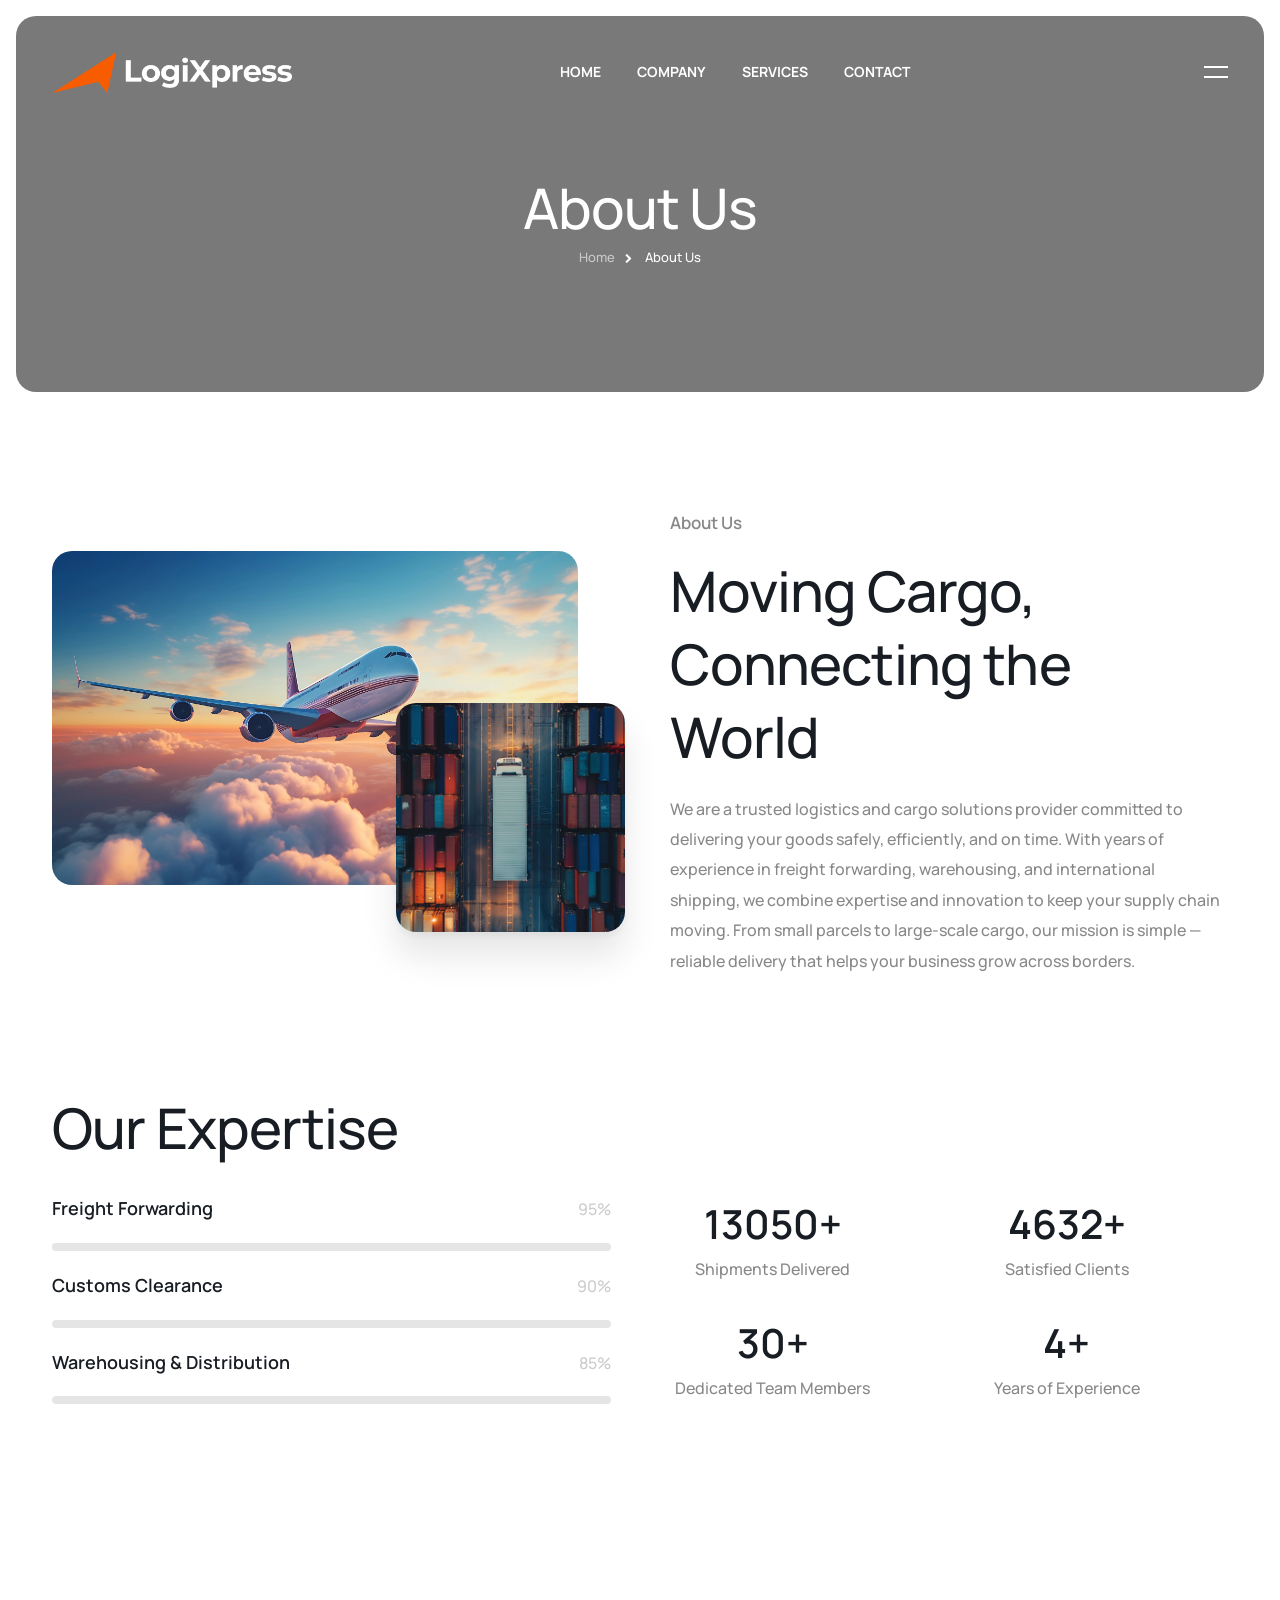
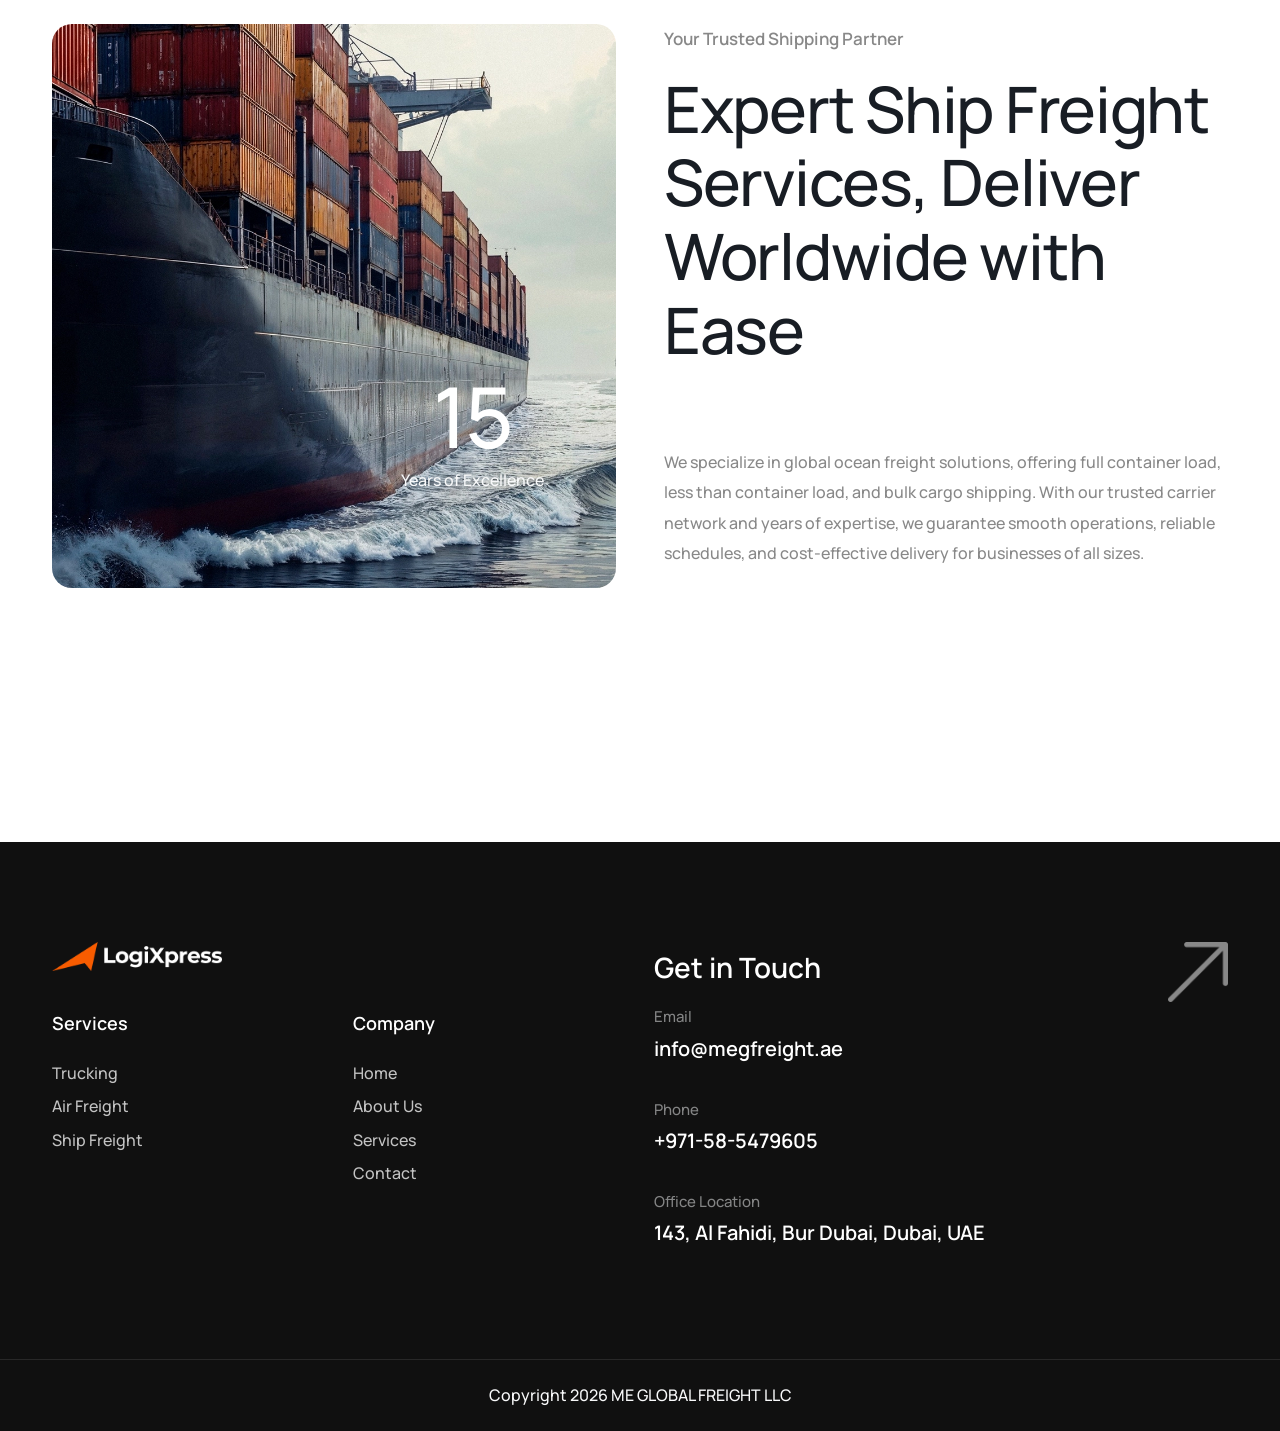
==== about.html @ d8376a12 "menu and footer" ====
<!DOCTYPE html>
<html lang="en">

<head>
    <title>ME GLOBAL FREIGHT LLC | Connecting Trade, Creating Value </title>
    <link rel="icon" href="images/icon.webp" type="image/gif" sizes="16x16">
    <meta content="text/html;charset=utf-8" http-equiv="Content-Type">
    <meta content="width=device-width, initial-scale=1.0" name="viewport" >
    <meta content="Meg Freight - Connecting Trade, Creating Value" name="description" >
    <meta content="" name="keywords">
    <meta content="" name="author">
    <!-- CSS Files
    ================================================== -->
    <link href="css/bootstrap.min.css" rel="stylesheet" type="text/css" id="bootstrap">
    <link href="css/plugins.css" rel="stylesheet" type="text/css" >
    <link href="css/swiper.css" rel="stylesheet" type="text/css" >
    <link href="css/style.css" rel="stylesheet" type="text/css" >
    <link href="css/coloring.css" rel="stylesheet" type="text/css" >
    <!-- color scheme -->
    <link id="colors" href="css/colors/scheme-01.css" rel="stylesheet" type="text/css" >

</head>

<body>
    <div id="wrapper">
        <a href="about.html#" id="back-to-top"></a>
        
        <!-- page preloader begin -->
        <div id="de-loader"></div>
        <!-- page preloader close -->

        <!-- header begin -->
        <header class="header-static transparent mt-lg-4 pt-lg-2">
            <div class="container">
                <div class="row">
                    <div class="col-md-12">
                        <div class="de-flex sm-pt10">
                            <div class="de-flex-col">
                                <!-- logo begin -->
                                <div id="logo">
                                    <a href="index.html">
                                        <img class="logo-main" src="images/logo-white.webp" alt="" >
                                        <img class="logo-scroll" src="images/logo-white.webp" alt="" >
                                        <img class="logo-mobile" src="images/logo-white.webp" alt="" >
                                    </a>
                                </div>
                                <!-- logo end -->
                            </div>
                            <div class="de-flex-col header-col-mid">
                                <!-- mainemenu begin -->
                                <ul id="mainmenu">
                                    <li><a class="menu-item" href="index.html">Home</a></li>
                                    <li><a class="menu-item" href="about.html#">Company</a></li>
                                    <li><a class="menu-item" href="services.html">Services</a></li>
                                    <li><a class="menu-item" href="contact.html">Contact</a></li>
                                </ul>
                                <!-- mainmenu end -->
                            </div>
                            <div class="de-flex-col">
                                

                                <div id="btn-extra">
                                    <span></span>
                                    <span></span>
                                </div>
                            </div>
                        </div>
                    </div>
                </div>
            </div>
        </header>
        <!-- header close -->
        <!-- content begin -->
        <div class="no-bottom no-top" id="content">

            <div id="top"></div>

            <section id="subheader" class="text-light sm-mt-90 relative rounded-1 overflow-hidden m-3" data-bgimage="url(images/background/3.webp) center">
                <div class="container relative z-2">
                    <div class="row gy-4 gx-5 align-items-center">
                        <div class="col-lg-12">
                            <h1 class="split">About Us</h1>
                            <ul class="crumb wow fadeInUp">
                                <li><a href="index.html">Home</a></li>
                                <li class="active">About Us</li>
                            </ul>   
                        </div>
                    </div>
                </div>
                <div class="gradient-edge-bottom color op-7 h-80"></div>
                <div class="sw-overlay op-7"></div>
            </section>

            <section>
                <div class="container">
                    <div class="row g-4 align-items-center">
                        <div class="col-lg-6">
                            <div class="relative">
                                <div class="w-100 pe-5 pb-5 wow scaleIn">
                                    <img src="images/misc/l1.webp" class="w-100 rounded-1" alt="Cargo logistics service">
                                </div>
                                <img src="images/misc/s1.webp" class="w-40 rounded-1 abs end-0 bottom-0 z-2 soft-shadow wow scaleIn" data-wow-delay=".2s" alt="Freight transport">
                            </div>
                        </div>
                        <div class="col-lg-6">
                            <div class="ps-lg-3">
                                <div class="subtitle id-color wow fadeInUp" data-wow-delay=".2s">About Us</div>
                                <h2 class="split">Moving Cargo, Connecting the World</h2>
                                <p class="mb-0 wow fadeInUp" data-wow-delay=".6s">
                                    We are a trusted logistics and cargo solutions provider committed to delivering your goods safely, efficiently, and on time. 
                                    With years of experience in freight forwarding, warehousing, and international shipping, we combine expertise and innovation 
                                    to keep your supply chain moving. From small parcels to large-scale cargo, our mission is simple — reliable delivery 
                                    that helps your business grow across borders.
                                </p>
                            </div>
                        </div>

                        <div class="spacer-single"></div>

                        <div class="row g-4">
                            <div class="col-lg-12">
                                <h2 class="split mb-0">Our Expertise</h2>                    
                            </div>
                            <div class="col-lg-6">
                                <div class="skill-bar style-2">
                                    <h5>Freight Forwarding</h5>
                                    <div class="de-progress">
                                        <div class="value"></div>
                                        <div class="progress-bar" data-value="95%">
                                        </div>
                                    </div>
                                </div>

                                <div class="skill-bar style-2">
                                    <h5>Customs Clearance</h5>
                                    <div class="de-progress">
                                        <div class="value"></div>
                                        <div class="progress-bar" data-value="90%">
                                        </div>
                                    </div>
                                </div>

                                <div class="skill-bar style-2">
                                    <h5>Warehousing & Distribution</h5>
                                    <div class="de-progress">
                                        <div class="value"></div>
                                        <div class="progress-bar" data-value="85%">
                                        </div>
                                    </div>
                                </div>

                            </div>

                            <div class="col-lg-6">
                                <div class="row g-4">
                                    <div class="col-md-6 text-center">
                                        <div class="de_count wow fadeInRight" data-wow-delay=".0s">
                                            <h3 class="fs-40 mb-0"><span class="timer" data-to="65250" data-speed="3000">0</span>+</h3>
                                            Shipments Delivered
                                        </div>
                                    </div>
                                    <div class="col-md-6 text-center">
                                        <div class="de_count wow fadeInRight" data-wow-delay=".2s">
                                            <h3 class="fs-40 mb-0"><span class="timer" data-to="23160" data-speed="3000">0</span>+</h3>
                                            Satisfied Clients
                                        </div>
                                    </div>
                                    <div class="col-md-6 text-center">
                                        <div class="de_count wow fadeInRight" data-wow-delay=".4s">
                                            <h3 class="fs-40 mb-0"><span class="timer" data-to="150" data-speed="3000">0</span>+</h3>
                                            Dedicated Team Members
                                        </div>
                                    </div>
                                    <div class="col-md-6 text-center">
                                        <div class="de_count wow fadeInRight" data-wow-delay=".6s">
                                            <h3 class="fs-40 mb-0"><span class="timer" data-to="20" data-speed="3000">0</span>+</h3>
                                            Years of Experience
                                        </div>
                                    </div>
                                </div>
                            </div>
                        </div>

                    </div>
                        
                </div>
            </section>

            <section>
                <div class="container relative z-1">
                    <div class="row g-4 gx-5">
                        <div class="col-lg-6">
                            <div class="relative">
                                <div class="abs bottom-0 end-0 m-5">
                                    <div class="p-4 mb-4 bg-color text-light rounded-1 text-center wow fadeInUp" data-wow-delay=".0s">
                                        <h1 class="fs-84 mb-1">15</h1>
                                        <div class="fs-16 lh-1-5">Years of Excellence</div>
                                    </div>
                                </div>
                                <img src="images/misc/s3.webp" class="w-100 rounded-1" alt="">
                            </div>
                        </div>

                        <div class="col-lg-6">
                            <div class="h-100 relative">

                                <div class="subtitle id-color wow fadeInUp" data-wow-delay=".2s">Your Trusted Shipping Partner</div>
                                <h1 class="split" data-wow-delay=".4s">Expert Ship Freight Services, Deliver Worldwide with Ease</h1>

                                <div class="abs ol-lg-12 pos-sm-relative bottom-0">
                                    <div class="d-flex align-items-center justify-content-between border-bottom pb-4 mb-4 c wow fadeInUp" data-wow-delay=".9s">
                                        <a class="btn-main fx-slide me-5 wow fadeInUp" data-wow-delay=".6s" href="booking.html"><span>Get Started Now</span></a>
                                        <div class="d-flex align-items-center">
                                            <div class="me-4">
                                                <img src="images/testimonial/1.webp" class="w-50px circle ms-min-10" alt="">
                                                <img src="images/testimonial/2.webp" class="w-50px circle ms-min-10" alt="">
                                                <img src="images/testimonial/3.webp" class="w-50px circle ms-min-10" alt="">
                                            </div>

                                            <div class="fw-600 fs-14 lh-1-5"><span class="fs-16 fw-bold text-dark">23k</span><br>successful shipments</div>
                                        </div>                                
                                    </div>
                                    <p>We specialize in global ocean freight solutions, offering full container load, less than container load, and bulk cargo shipping. With our trusted carrier network and years of expertise, we guarantee smooth operations, reliable schedules, and cost-effective delivery for businesses of all sizes.</p>

                                </div>
                            </div>
                        </div>
                    </div>
                </div>
            </section>

            <section class="bg-color text-light pt-50 pb-50">
                <div class="container">
                    <div class="row g-4">
                        <div class="col-md-9">
                            <h3 class="mb-0 fs-32 split">Ready to Ship Your Cargo Worldwide?</h3>
                        </div>
                        <div class="col-lg-3 text-lg-end">
                            <a class="btn-main fx-slide btn-line wow fadeInRight" data-wow-delay=".2s" href="booking.html"><span>Book Shipment</span></a>
                        </div>
                    </div>
                </div>
            </section>

        </div>
        <!-- content close -->
        
        <!-- footer begin -->
        <footer class="text-light section-dark">
            <div class="container">
                <div class="row g-4 justify-content-between">
                    <div class="col-md-6">
                        <img src="images/logo-white.webp" class="w-170px mb-2" alt="">
                        <div class="spacer-single"></div>
                        <div class="row g-4">
                            <div class="col-md-6">
                                <div class="widget">
                                    <h5>Services</h5>
                                    <ul>                                        
                                        <li><a href="service-single.html">Trucking</a></li>
                                        <li><a href="service-single.html">Air Freight</a></li>
                                        <li><a href="service-single.html">Ship Freight</a></li>
                                    </ul>
                                </div>
                            </div>

                            <div class="col-md-6">
                                <div class="widget">
                                    <h5>Company</h5>
                                    <ul>                                        
                                        <li><a href="index.html">Home</a></li>
                                        <li><a href="about.html">About Us</a></li>
                                        <li><a href="services.html">Services</a></li>
                                        <li><a href="contact.html">Contact</a></li>
                                    </ul>
                                </div>
                            </div>
                        </div>

                    </div>

                    <div class="col-md-6">
                        <div class="d-flex align-items-center justify-content-between">
                            <h3>Get in Touch</h3>
                            <img src="images/ui/up-right-arrow.webp" class="w-60px op-5" alt="">
                        </div>

                        <div class="widget">
                            <div class="op-5 fs-15">Email</div>
                            <h4>info@megfreight.ae</h4>

                            <div class="spacer-20"></div>      

                            <div class="op-5 fs-15">Phone</div>
                            <h4>+971-58-5479605</h4>

                            <div class="spacer-20"></div>

                            <div class="op-5 fs-15">Office Location</div>
                            <h4>143, Al Fahidi, Bur Dubai, Dubai, UAE</h4>

                            <div class="spacer-20"></div>
                      
                        </div>
                    </div>
                </div>
            </div>
            <div class="subfooter">
                <div class="container">
                    <div class="row">
                        <div class="col-md-12 text-center">
                            Copyright 2026 ME GLOBAL FREIGHT LLC
                        </div>
                    </div>
                </div>
            </div>
        </footer>
        <!-- footer close -->
    </div>

    <!-- overlay content begin -->
    <div id="extra-wrap" class="text-light">
        <div id="btn-close">
            <span></span>
            <span></span>
        </div>

        <div id="extra-content">
            <img src="images/logo-white.webp" class="w-200px" alt="">

            <div class="spacer-30-line"></div>

            <h5>Our Services</h5>
            <ul class="ul-check">
                <li>Trucking</li>
                <li>Air Fright</li>
                <li>Ship Freight</li>
            </ul>

            <div class="spacer-30-line"></div>

            <h5>Contact Us</h5>
            <div><i class="icofont-phone me-2 op-5"></i>+971-58-5479605</div>
            <div><i class="icofont-location-pin me-2 op-5"></i>43, Al Fahidi, Bur Dubai, Dubai, UAE</div>
            <div><i class="icofont-envelope me-2 op-5"></i>info@megfreight.ae</div>

            <div class="spacer-30-line"></div>

            <h5>About Us</h5>
            <p>We are a trusted logistics and cargo solutions provider committed to delivering your goods safely, efficiently, and on time. With years of experience in freight forwarding, warehousing, and international shipping.</p>
        </div>
    </div>
    <!-- overlay content end -->

    <!-- Javascript Files
    ================================================== -->
    <script src="js/plugins.js"></script>
    <script src="js/designesia.js"></script>
    <script src="js/swiper.js"></script>
    <script src="js/custom-swiper-1.js"></script>

</body>

</html>
---- css/plugins.css ----
@charset "UTF-8";
/*!
 * animate.css -http://daneden.me/animate
 * Version - 3.5.1
 * Licensed under the MIT license - http://opensource.org/licenses/MIT
 *
 * Copyright (c) 2016 Daniel Eden
 */
 .animated{-webkit-animation-duration:.8s;animation-duration:.8s;-webkit-animation-fill-mode:both;animation-fill-mode:both}.animated.infinite{-webkit-animation-iteration-count:infinite;animation-iteration-count:infinite}.animated.hinge{-webkit-animation-duration:2s;animation-duration:2s}.animated.flipOutX,.animated.flipOutY,.animated.bounceIn,.animated.bounceOut{-webkit-animation-duration:.75s;animation-duration:.75s}@-webkit-keyframes bounce{from,20%,53%,80%,to{-webkit-animation-timing-function:cubic-bezier(0.6, 0.03, 0.28, 0.98);animation-timing-function:cubic-bezier(0.6, 0.03, 0.28, 0.98);-webkit-transform:translate3d(0,0,0);transform:translate3d(0,0,0)}40%,43%{-webkit-animation-timing-function:cubic-bezier(.755,.05,.855,.06);animation-timing-function:cubic-bezier(.755,.05,.855,.06);-webkit-transform:translate3d(0,-30px,0);transform:translate3d(0,-30px,0)}70%{-webkit-animation-timing-function:cubic-bezier(.755,.05,.855,.06);animation-timing-function:cubic-bezier(.755,.05,.855,.06);-webkit-transform:translate3d(0,-15px,0);transform:translate3d(0,-15px,0)}90%{-webkit-transform:translate3d(0,-4px,0);transform:translate3d(0,-4px,0)}}@keyframes bounce{from,20%,53%,80%,to{-webkit-animation-timing-function:cubic-bezier(0.6, 0.03, 0.28, 0.98);animation-timing-function:cubic-bezier(0.6, 0.03, 0.28, 0.98);-webkit-transform:translate3d(0,0,0);transform:translate3d(0,0,0)}40%,43%{-webkit-animation-timing-function:cubic-bezier(.755,.05,.855,.06);animation-timing-function:cubic-bezier(.755,.05,.855,.06);-webkit-transform:translate3d(0,-30px,0);transform:translate3d(0,-30px,0)}70%{-webkit-animation-timing-function:cubic-bezier(.755,.05,.855,.06);animation-timing-function:cubic-bezier(.755,.05,.855,.06);-webkit-transform:translate3d(0,-15px,0);transform:translate3d(0,-15px,0)}90%{-webkit-transform:translate3d(0,-4px,0);transform:translate3d(0,-4px,0)}}.bounce{-webkit-animation-name:bounce;animation-name:bounce;-webkit-transform-origin:center bottom;transform-origin:center bottom}@-webkit-keyframes flash{from,50%,to{opacity:1}25%,75%{opacity:0}}@keyframes flash{from,50%,to{opacity:1}25%,75%{opacity:0}}.flash{-webkit-animation-name:flash;animation-name:flash}@-webkit-keyframes pulse{from{-webkit-transform:scale3d(1,1,1);transform:scale3d(1,1,1)}50%{-webkit-transform:scale3d(1.05,1.05,1.05);transform:scale3d(1.05,1.05,1.05)}to{-webkit-transform:scale3d(1,1,1);transform:scale3d(1,1,1)}}@keyframes pulse{from{-webkit-transform:scale3d(1,1,1);transform:scale3d(1,1,1)}50%{-webkit-transform:scale3d(1.05,1.05,1.05);transform:scale3d(1.05,1.05,1.05)}to{-webkit-transform:scale3d(1,1,1);transform:scale3d(1,1,1)}}.pulse{-webkit-animation-name:pulse;animation-name:pulse}@-webkit-keyframes rubberBand{from{-webkit-transform:scale3d(1,1,1);transform:scale3d(1,1,1)}30%{-webkit-transform:scale3d(1.25,.75,1);transform:scale3d(1.25,.75,1)}40%{-webkit-transform:scale3d(.75,1.25,1);transform:scale3d(.75,1.25,1)}50%{-webkit-transform:scale3d(1.15,.85,1);transform:scale3d(1.15,.85,1)}65%{-webkit-transform:scale3d(.95,1.05,1);transform:scale3d(.95,1.05,1)}75%{-webkit-transform:scale3d(1.05,.95,1);transform:scale3d(1.05,.95,1)}to{-webkit-transform:scale3d(1,1,1);transform:scale3d(1,1,1)}}@keyframes rubberBand{from{-webkit-transform:scale3d(1,1,1);transform:scale3d(1,1,1)}30%{-webkit-transform:scale3d(1.25,.75,1);transform:scale3d(1.25,.75,1)}40%{-webkit-transform:scale3d(.75,1.25,1);transform:scale3d(.75,1.25,1)}50%{-webkit-transform:scale3d(1.15,.85,1);transform:scale3d(1.15,.85,1)}65%{-webkit-transform:scale3d(.95,1.05,1);transform:scale3d(.95,1.05,1)}75%{-webkit-transform:scale3d(1.05,.95,1);transform:scale3d(1.05,.95,1)}to{-webkit-transform:scale3d(1,1,1);transform:scale3d(1,1,1)}}.rubberBand{-webkit-animation-name:rubberBand;animation-name:rubberBand}@-webkit-keyframes shake{from,to{-webkit-transform:translate3d(0,0,0);transform:translate3d(0,0,0)}10%,30%,50%,70%,90%{-webkit-transform:translate3d(-10px,0,0);transform:translate3d(-10px,0,0)}20%,40%,60%,80%{-webkit-transform:translate3d(10px,0,0);transform:translate3d(10px,0,0)}}@keyframes shake{from,to{-webkit-transform:translate3d(0,0,0);transform:translate3d(0,0,0)}10%,30%,50%,70%,90%{-webkit-transform:translate3d(-10px,0,0);transform:translate3d(-10px,0,0)}20%,40%,60%,80%{-webkit-transform:translate3d(10px,0,0);transform:translate3d(10px,0,0)}}.shake{-webkit-animation-name:shake;animation-name:shake}@-webkit-keyframes headShake{0%{-webkit-transform:translateX(0);transform:translateX(0)}6.5%{-webkit-transform:translateX(-6px) rotateY(-9deg);transform:translateX(-6px) rotateY(-9deg)}18.5%{-webkit-transform:translateX(5px) rotateY(7deg);transform:translateX(5px) rotateY(7deg)}31.5%{-webkit-transform:translateX(-3px) rotateY(-5deg);transform:translateX(-3px) rotateY(-5deg)}43.5%{-webkit-transform:translateX(2px) rotateY(3deg);transform:translateX(2px) rotateY(3deg)}50%{-webkit-transform:translateX(0);transform:translateX(0)}}@keyframes headShake{0%{-webkit-transform:translateX(0);transform:translateX(0)}6.5%{-webkit-transform:translateX(-6px) rotateY(-9deg);transform:translateX(-6px) rotateY(-9deg)}18.5%{-webkit-transform:translateX(5px) rotateY(7deg);transform:translateX(5px) rotateY(7deg)}31.5%{-webkit-transform:translateX(-3px) rotateY(-5deg);transform:translateX(-3px) rotateY(-5deg)}43.5%{-webkit-transform:translateX(2px) rotateY(3deg);transform:translateX(2px) rotateY(3deg)}50%{-webkit-transform:translateX(0);transform:translateX(0)}}.headShake{-webkit-animation-timing-function:ease-in-out;animation-timing-function:ease-in-out;-webkit-animation-name:headShake;animation-name:headShake}@-webkit-keyframes swing{20%{-webkit-transform:rotate3d(0,0,1,15deg);transform:rotate3d(0,0,1,15deg)}40%{-webkit-transform:rotate3d(0,0,1,-10deg);transform:rotate3d(0,0,1,-10deg)}60%{-webkit-transform:rotate3d(0,0,1,5deg);transform:rotate3d(0,0,1,5deg)}80%{-webkit-transform:rotate3d(0,0,1,-5deg);transform:rotate3d(0,0,1,-5deg)}to{-webkit-transform:rotate3d(0,0,1,0deg);transform:rotate3d(0,0,1,0deg)}}@keyframes swing{20%{-webkit-transform:rotate3d(0,0,1,15deg);transform:rotate3d(0,0,1,15deg)}40%{-webkit-transform:rotate3d(0,0,1,-10deg);transform:rotate3d(0,0,1,-10deg)}60%{-webkit-transform:rotate3d(0,0,1,5deg);transform:rotate3d(0,0,1,5deg)}80%{-webkit-transform:rotate3d(0,0,1,-5deg);transform:rotate3d(0,0,1,-5deg)}to{-webkit-transform:rotate3d(0,0,1,0deg);transform:rotate3d(0,0,1,0deg)}}.swing{-webkit-transform-origin:top center;transform-origin:top center;-webkit-animation-name:swing;animation-name:swing}@-webkit-keyframes tada{from{-webkit-transform:scale3d(1,1,1);transform:scale3d(1,1,1)}10%,20%{-webkit-transform:scale3d(.9,.9,.9) rotate3d(0,0,1,-3deg);transform:scale3d(.9,.9,.9) rotate3d(0,0,1,-3deg)}30%,50%,70%,90%{-webkit-transform:scale3d(1.1,1.1,1.1) rotate3d(0,0,1,3deg);transform:scale3d(1.1,1.1,1.1) rotate3d(0,0,1,3deg)}40%,60%,80%{-webkit-transform:scale3d(1.1,1.1,1.1) rotate3d(0,0,1,-3deg);transform:scale3d(1.1,1.1,1.1) rotate3d(0,0,1,-3deg)}to{-webkit-transform:scale3d(1,1,1);transform:scale3d(1,1,1)}}@keyframes tada{from{-webkit-transform:scale3d(1,1,1);transform:scale3d(1,1,1)}10%,20%{-webkit-transform:scale3d(.9,.9,.9) rotate3d(0,0,1,-3deg);transform:scale3d(.9,.9,.9) rotate3d(0,0,1,-3deg)}30%,50%,70%,90%{-webkit-transform:scale3d(1.1,1.1,1.1) rotate3d(0,0,1,3deg);transform:scale3d(1.1,1.1,1.1) rotate3d(0,0,1,3deg)}40%,60%,80%{-webkit-transform:scale3d(1.1,1.1,1.1) rotate3d(0,0,1,-3deg);transform:scale3d(1.1,1.1,1.1) rotate3d(0,0,1,-3deg)}to{-webkit-transform:scale3d(1,1,1);transform:scale3d(1,1,1)}}.tada{-webkit-animation-name:tada;animation-name:tada}@-webkit-keyframes wobble{from{-webkit-transform:none;transform:none}15%{-webkit-transform:translate3d(-25%,0,0) rotate3d(0,0,1,-5deg);transform:translate3d(-25%,0,0) rotate3d(0,0,1,-5deg)}30%{-webkit-transform:translate3d(20%,0,0) rotate3d(0,0,1,3deg);transform:translate3d(20%,0,0) rotate3d(0,0,1,3deg)}45%{-webkit-transform:translate3d(-15%,0,0) rotate3d(0,0,1,-3deg);transform:translate3d(-15%,0,0) rotate3d(0,0,1,-3deg)}60%{-webkit-transform:translate3d(10%,0,0) rotate3d(0,0,1,2deg);transform:translate3d(10%,0,0) rotate3d(0,0,1,2deg)}75%{-webkit-transform:translate3d(-5%,0,0) rotate3d(0,0,1,-1deg);transform:translate3d(-5%,0,0) rotate3d(0,0,1,-1deg)}to{-webkit-transform:none;transform:none}}@keyframes wobble{from{-webkit-transform:none;transform:none}15%{-webkit-transform:translate3d(-25%,0,0) rotate3d(0,0,1,-5deg);transform:translate3d(-25%,0,0) rotate3d(0,0,1,-5deg)}30%{-webkit-transform:translate3d(20%,0,0) rotate3d(0,0,1,3deg);transform:translate3d(20%,0,0) rotate3d(0,0,1,3deg)}45%{-webkit-transform:translate3d(-15%,0,0) rotate3d(0,0,1,-3deg);transform:translate3d(-15%,0,0) rotate3d(0,0,1,-3deg)}60%{-webkit-transform:translate3d(10%,0,0) rotate3d(0,0,1,2deg);transform:translate3d(10%,0,0) rotate3d(0,0,1,2deg)}75%{-webkit-transform:translate3d(-5%,0,0) rotate3d(0,0,1,-1deg);transform:translate3d(-5%,0,0) rotate3d(0,0,1,-1deg)}to{-webkit-transform:none;transform:none}}.wobble{-webkit-animation-name:wobble;animation-name:wobble}@-webkit-keyframes jello{from,11.1%,to{-webkit-transform:none;transform:none}22.2%{-webkit-transform:skewX(-12.5deg) skewY(-12.5deg);transform:skewX(-12.5deg) skewY(-12.5deg)}33.3%{-webkit-transform:skewX(6.25deg) skewY(6.25deg);transform:skewX(6.25deg) skewY(6.25deg)}44.4%{-webkit-transform:skewX(-3.125deg) skewY(-3.125deg);transform:skewX(-3.125deg) skewY(-3.125deg)}55.5%{-webkit-transform:skewX(1.5625deg) skewY(1.5625deg);transform:skewX(1.5625deg) skewY(1.5625deg)}66.6%{-webkit-transform:skewX(-0.78125deg) skewY(-0.78125deg);transform:skewX(-0.78125deg) skewY(-0.78125deg)}77.7%{-webkit-transform:skewX(0.390625deg) skewY(0.390625deg);transform:skewX(0.390625deg) skewY(0.390625deg)}88.8%{-webkit-transform:skewX(-0.1953125deg) skewY(-0.1953125deg);transform:skewX(-0.1953125deg) skewY(-0.1953125deg)}}@keyframes jello{from,11.1%,to{-webkit-transform:none;transform:none}22.2%{-webkit-transform:skewX(-12.5deg) skewY(-12.5deg);transform:skewX(-12.5deg) skewY(-12.5deg)}33.3%{-webkit-transform:skewX(6.25deg) skewY(6.25deg);transform:skewX(6.25deg) skewY(6.25deg)}44.4%{-webkit-transform:skewX(-3.125deg) skewY(-3.125deg);transform:skewX(-3.125deg) skewY(-3.125deg)}55.5%{-webkit-transform:skewX(1.5625deg) skewY(1.5625deg);transform:skewX(1.5625deg) skewY(1.5625deg)}66.6%{-webkit-transform:skewX(-0.78125deg) skewY(-0.78125deg);transform:skewX(-0.78125deg) skewY(-0.78125deg)}77.7%{-webkit-transform:skewX(0.390625deg) skewY(0.390625deg);transform:skewX(0.390625deg) skewY(0.390625deg)}88.8%{-webkit-transform:skewX(-0.1953125deg) skewY(-0.1953125deg);transform:skewX(-0.1953125deg) skewY(-0.1953125deg)}}.jello{-webkit-animation-name:jello;animation-name:jello;-webkit-transform-origin:center;transform-origin:center}@-webkit-keyframes bounceIn{from,20%,40%,60%,80%,to{-webkit-animation-timing-function:cubic-bezier(0.6, 0.03, 0.28, 0.98);animation-timing-function:cubic-bezier(0.6, 0.03, 0.28, 0.98)}0%{opacity:0;-webkit-transform:scale3d(.3,.3,.3);transform:scale3d(.3,.3,.3)}20%{-webkit-transform:scale3d(1.1,1.1,1.1);transform:scale3d(1.1,1.1,1.1)}40%{-webkit-transform:scale3d(.9,.9,.9);transform:scale3d(.9,.9,.9)}60%{opacity:1;-webkit-transform:scale3d(1.03,1.03,1.03);transform:scale3d(1.03,1.03,1.03)}80%{-webkit-transform:scale3d(.97,.97,.97);transform:scale3d(.97,.97,.97)}to{opacity:1;-webkit-transform:scale3d(1,1,1);transform:scale3d(1,1,1)}}@keyframes bounceIn{from,20%,40%,60%,80%,to{-webkit-animation-timing-function:cubic-bezier(0.6, 0.03, 0.28, 0.98);animation-timing-function:cubic-bezier(0.6, 0.03, 0.28, 0.98)}0%{opacity:0;-webkit-transform:scale3d(.3,.3,.3);transform:scale3d(.3,.3,.3)}20%{-webkit-transform:scale3d(1.1,1.1,1.1);transform:scale3d(1.1,1.1,1.1)}40%{-webkit-transform:scale3d(.9,.9,.9);transform:scale3d(.9,.9,.9)}60%{opacity:1;-webkit-transform:scale3d(1.03,1.03,1.03);transform:scale3d(1.03,1.03,1.03)}80%{-webkit-transform:scale3d(.97,.97,.97);transform:scale3d(.97,.97,.97)}to{opacity:1;-webkit-transform:scale3d(1,1,1);transform:scale3d(1,1,1)}}.bounceIn{-webkit-animation-name:bounceIn;animation-name:bounceIn}@-webkit-keyframes bounceInDown{from,60%,75%,90%,to{-webkit-animation-timing-function:cubic-bezier(0.6, 0.03, 0.28, 0.98);animation-timing-function:cubic-bezier(0.6, 0.03, 0.28, 0.98)}0%{opacity:0;-webkit-transform:translate3d(0,-3000px,0);transform:translate3d(0,-3000px,0)}60%{opacity:1;-webkit-transform:translate3d(0,25px,0);transform:translate3d(0,25px,0)}75%{-webkit-transform:translate3d(0,-10px,0);transform:translate3d(0,-10px,0)}90%{-webkit-transform:translate3d(0,5px,0);transform:translate3d(0,5px,0)}to{-webkit-transform:none;transform:none}}@keyframes bounceInDown{from,60%,75%,90%,to{-webkit-animation-timing-function:cubic-bezier(0.6, 0.03, 0.28, 0.98);animation-timing-function:cubic-bezier(0.6, 0.03, 0.28, 0.98)}0%{opacity:0;-webkit-transform:translate3d(0,-3000px,0);transform:translate3d(0,-3000px,0)}60%{opacity:1;-webkit-transform:translate3d(0,25px,0);transform:translate3d(0,25px,0)}75%{-webkit-transform:translate3d(0,-10px,0);transform:translate3d(0,-10px,0)}90%{-webkit-transform:translate3d(0,5px,0);transform:translate3d(0,5px,0)}to{-webkit-transform:none;transform:none}}.bounceInDown{-webkit-animation-name:bounceInDown;animation-name:bounceInDown}@-webkit-keyframes bounceInLeft{from,60%,75%,90%,to{-webkit-animation-timing-function:cubic-bezier(0.6, 0.03, 0.28, 0.98);animation-timing-function:cubic-bezier(0.6, 0.03, 0.28, 0.98)}0%{opacity:0;-webkit-transform:translate3d(-3000px,0,0);transform:translate3d(-3000px,0,0)}60%{opacity:1;-webkit-transform:translate3d(25px,0,0);transform:translate3d(25px,0,0)}75%{-webkit-transform:translate3d(-10px,0,0);transform:translate3d(-10px,0,0)}90%{-webkit-transform:translate3d(5px,0,0);transform:translate3d(5px,0,0)}to{-webkit-transform:none;transform:none}}@keyframes bounceInLeft{from,60%,75%,90%,to{-webkit-animation-timing-function:cubic-bezier(0.6, 0.03, 0.28, 0.98);animation-timing-function:cubic-bezier(0.6, 0.03, 0.28, 0.98)}0%{opacity:0;-webkit-transform:translate3d(-3000px,0,0);transform:translate3d(-3000px,0,0)}60%{opacity:1;-webkit-transform:translate3d(25px,0,0);transform:translate3d(25px,0,0)}75%{-webkit-transform:translate3d(-10px,0,0);transform:translate3d(-10px,0,0)}90%{-webkit-transform:translate3d(5px,0,0);transform:translate3d(5px,0,0)}to{-webkit-transform:none;transform:none}}.bounceInLeft{-webkit-animation-name:bounceInLeft;animation-name:bounceInLeft}@-webkit-keyframes bounceInRight{from,60%,75%,90%,to{-webkit-animation-timing-function:cubic-bezier(0.6, 0.03, 0.28, 0.98);animation-timing-function:cubic-bezier(0.6, 0.03, 0.28, 0.98)}from{opacity:0;-webkit-transform:translate3d(3000px,0,0);transform:translate3d(3000px,0,0)}60%{opacity:1;-webkit-transform:translate3d(-25px,0,0);transform:translate3d(-25px,0,0)}75%{-webkit-transform:translate3d(10px,0,0);transform:translate3d(10px,0,0)}90%{-webkit-transform:translate3d(-5px,0,0);transform:translate3d(-5px,0,0)}to{-webkit-transform:none;transform:none}}@keyframes bounceInRight{from,60%,75%,90%,to{-webkit-animation-timing-function:cubic-bezier(0.6, 0.03, 0.28, 0.98);animation-timing-function:cubic-bezier(0.6, 0.03, 0.28, 0.98)}from{opacity:0;-webkit-transform:translate3d(3000px,0,0);transform:translate3d(3000px,0,0)}60%{opacity:1;-webkit-transform:translate3d(-25px,0,0);transform:translate3d(-25px,0,0)}75%{-webkit-transform:translate3d(10px,0,0);transform:translate3d(10px,0,0)}90%{-webkit-transform:translate3d(-5px,0,0);transform:translate3d(-5px,0,0)}to{-webkit-transform:none;transform:none}}.bounceInRight{-webkit-animation-name:bounceInRight;animation-name:bounceInRight}@-webkit-keyframes bounceInUp{from,60%,75%,90%,to{-webkit-animation-timing-function:cubic-bezier(0.6, 0.03, 0.28, 0.98);animation-timing-function:cubic-bezier(0.6, 0.03, 0.28, 0.98)}from{opacity:0;-webkit-transform:translate3d(0,3000px,0);transform:translate3d(0,3000px,0)}60%{opacity:1;-webkit-transform:translate3d(0,-20px,0);transform:translate3d(0,-20px,0)}75%{-webkit-transform:translate3d(0,10px,0);transform:translate3d(0,10px,0)}90%{-webkit-transform:translate3d(0,-5px,0);transform:translate3d(0,-5px,0)}to{-webkit-transform:translate3d(0,0,0);transform:translate3d(0,0,0)}}@keyframes bounceInUp{from,60%,75%,90%,to{-webkit-animation-timing-function:cubic-bezier(0.6, 0.03, 0.28, 0.98);animation-timing-function:cubic-bezier(0.6, 0.03, 0.28, 0.98)}from{opacity:0;-webkit-transform:translate3d(0,3000px,0);transform:translate3d(0,3000px,0)}60%{opacity:1;-webkit-transform:translate3d(0,-20px,0);transform:translate3d(0,-20px,0)}75%{-webkit-transform:translate3d(0,10px,0);transform:translate3d(0,10px,0)}90%{-webkit-transform:translate3d(0,-5px,0);transform:translate3d(0,-5px,0)}to{-webkit-transform:translate3d(0,0,0);transform:translate3d(0,0,0)}}.bounceInUp{-webkit-animation-name:bounceInUp;animation-name:bounceInUp}@-webkit-keyframes bounceOut{20%{-webkit-transform:scale3d(.9,.9,.9);transform:scale3d(.9,.9,.9)}50%,55%{opacity:1;-webkit-transform:scale3d(1.1,1.1,1.1);transform:scale3d(1.1,1.1,1.1)}to{opacity:0;-webkit-transform:scale3d(.3,.3,.3);transform:scale3d(.3,.3,.3)}}@keyframes bounceOut{20%{-webkit-transform:scale3d(.9,.9,.9);transform:scale3d(.9,.9,.9)}50%,55%{opacity:1;-webkit-transform:scale3d(1.1,1.1,1.1);transform:scale3d(1.1,1.1,1.1)}to{opacity:0;-webkit-transform:scale3d(.3,.3,.3);transform:scale3d(.3,.3,.3)}}.bounceOut{-webkit-animation-name:bounceOut;animation-name:bounceOut}@-webkit-keyframes bounceOutDown{20%{-webkit-transform:translate3d(0,10px,0);transform:translate3d(0,10px,0)}40%,45%{opacity:1;-webkit-transform:translate3d(0,-20px,0);transform:translate3d(0,-20px,0)}to{opacity:0;-webkit-transform:translate3d(0,2000px,0);transform:translate3d(0,2000px,0)}}@keyframes bounceOutDown{20%{-webkit-transform:translate3d(0,10px,0);transform:translate3d(0,10px,0)}40%,45%{opacity:1;-webkit-transform:translate3d(0,-20px,0);transform:translate3d(0,-20px,0)}to{opacity:0;-webkit-transform:translate3d(0,2000px,0);transform:translate3d(0,2000px,0)}}.bounceOutDown{-webkit-animation-name:bounceOutDown;animation-name:bounceOutDown}@-webkit-keyframes bounceOutLeft{20%{opacity:1;-webkit-transform:translate3d(20px,0,0);transform:translate3d(20px,0,0)}to{opacity:0;-webkit-transform:translate3d(-2000px,0,0);transform:translate3d(-2000px,0,0)}}@keyframes bounceOutLeft{20%{opacity:1;-webkit-transform:translate3d(20px,0,0);transform:translate3d(20px,0,0)}to{opacity:0;-webkit-transform:translate3d(-2000px,0,0);transform:translate3d(-2000px,0,0)}}.bounceOutLeft{-webkit-animation-name:bounceOutLeft;animation-name:bounceOutLeft}@-webkit-keyframes bounceOutRight{20%{opacity:1;-webkit-transform:translate3d(-20px,0,0);transform:translate3d(-20px,0,0)}to{opacity:0;-webkit-transform:translate3d(2000px,0,0);transform:translate3d(2000px,0,0)}}@keyframes bounceOutRight{20%{opacity:1;-webkit-transform:translate3d(-20px,0,0);transform:translate3d(-20px,0,0)}to{opacity:0;-webkit-transform:translate3d(2000px,0,0);transform:translate3d(2000px,0,0)}}.bounceOutRight{-webkit-animation-name:bounceOutRight;animation-name:bounceOutRight}@-webkit-keyframes bounceOutUp{20%{-webkit-transform:translate3d(0,-10px,0);transform:translate3d(0,-10px,0)}40%,45%{opacity:1;-webkit-transform:translate3d(0,20px,0);transform:translate3d(0,20px,0)}to{opacity:0;-webkit-transform:translate3d(0,-2000px,0);transform:translate3d(0,-2000px,0)}}@keyframes bounceOutUp{20%{-webkit-transform:translate3d(0,-10px,0);transform:translate3d(0,-10px,0)}40%,45%{opacity:1;-webkit-transform:translate3d(0,20px,0);transform:translate3d(0,20px,0)}to{opacity:0;-webkit-transform:translate3d(0,-2000px,0);transform:translate3d(0,-2000px,0)}}.bounceOutUp{-webkit-animation-name:bounceOutUp;animation-name:bounceOutUp}@-webkit-keyframes fadeIn{from{opacity:0}to{opacity:1}}@keyframes fadeIn{from{opacity:0}to{opacity:1}}.fadeIn{-webkit-animation-name:fadeIn;animation-name:fadeIn}@-webkit-keyframes fadeInDown{from{opacity:0;-webkit-transform:translate3d(0,-30%,0);transform:translate3d(0,-30%,0)}to{opacity:1;-webkit-transform:none;transform:none}}@keyframes fadeInDown{from{opacity:0;-webkit-transform:translate3d(0,-30%,0);transform:translate3d(0,-30%,0)}to{opacity:1;-webkit-transform:none;transform:none}}.fadeInDown{-webkit-animation-name:fadeInDown;animation-name:fadeInDown}@-webkit-keyframes fadeInDownBig{from{opacity:0;-webkit-transform:translate3d(0,-2000px,0);transform:translate3d(0,-2000px,0)}to{opacity:1;-webkit-transform:none;transform:none}}@keyframes fadeInDownBig{from{opacity:0;-webkit-transform:translate3d(0,-2000px,0);transform:translate3d(0,-2000px,0)}to{opacity:1;-webkit-transform:none;transform:none}}.fadeInDownBig{-webkit-animation-name:fadeInDownBig;animation-name:fadeInDownBig}@-webkit-keyframes fadeInLeft{from{opacity:0;-webkit-transform:translate3d(-10%,0,0);transform:translate3d(-10%,0,0)}to{opacity:1;-webkit-transform:none;transform:none}}@keyframes fadeInLeft{from{opacity:0;-webkit-transform:translate3d(-10%,0,0);transform:translate3d(-10%,0,0)}to{opacity:1;-webkit-transform:none;transform:none}}.fadeInLeft{-webkit-animation-name:fadeInLeft;animation-name:fadeInLeft}@-webkit-keyframes fadeInLeftBig{from{opacity:0;-webkit-transform:translate3d(-2000px,0,0);transform:translate3d(-2000px,0,0)}to{opacity:1;-webkit-transform:none;transform:none}}@keyframes fadeInLeftBig{from{opacity:0;-webkit-transform:translate3d(-2000px,0,0);transform:translate3d(-2000px,0,0)}to{opacity:1;-webkit-transform:none;transform:none}}.fadeInLeftBig{-webkit-animation-name:fadeInLeftBig;animation-name:fadeInLeftBig}@-webkit-keyframes fadeInRight{from{opacity:0;-webkit-transform:translate3d(10%,0,0);transform:translate3d(10%,0,0)}to{opacity:1;-webkit-transform:none;transform:none}}@keyframes fadeInRight{from{opacity:0;-webkit-transform:translate3d(10%,0,0);transform:translate3d(10%,0,0)}to{opacity:1;-webkit-transform:none;transform:none}}.fadeInRight{-webkit-animation-name:fadeInRight;animation-name:fadeInRight}@-webkit-keyframes fadeInRightBig{from{opacity:0;-webkit-transform:translate3d(2000px,0,0);transform:translate3d(2000px,0,0)}to{opacity:1;-webkit-transform:none;transform:none}}@keyframes fadeInRightBig{from{opacity:0;-webkit-transform:translate3d(2000px,0,0);transform:translate3d(2000px,0,0)}to{opacity:1;-webkit-transform:none;transform:none}}.fadeInRightBig{-webkit-animation-name:fadeInRightBig;animation-name:fadeInRightBig}@-webkit-keyframes fadeInUp{from{opacity:0;-webkit-transform:translate3d(0,30%,0);transform:translate3d(0,30%,0)}to{opacity:1;-webkit-transform:none;transform:none}}@keyframes fadeInUp{from{opacity:0;-webkit-transform:translate3d(0,30%,0);transform:translate3d(0,30%,0)}to{opacity:1;-webkit-transform:none;transform:none}}.fadeInUp{-webkit-animation-name:fadeInUp;animation-name:fadeInUp}@-webkit-keyframes fadeInUpBig{from{opacity:0;-webkit-transform:translate3d(0,2000px,0);transform:translate3d(0,2000px,0)}to{opacity:1;-webkit-transform:none;transform:none}}@keyframes fadeInUpBig{from{opacity:0;-webkit-transform:translate3d(0,2000px,0);transform:translate3d(0,2000px,0)}to{opacity:1;-webkit-transform:none;transform:none}}.fadeInUpBig{-webkit-animation-name:fadeInUpBig;animation-name:fadeInUpBig}@-webkit-keyframes fadeOut{from{opacity:1}to{opacity:0}}@keyframes fadeOut{from{opacity:1}to{opacity:0}}.fadeOut{-webkit-animation-name:fadeOut;animation-name:fadeOut}@-webkit-keyframes fadeOutDown{from{opacity:1}to{opacity:0;-webkit-transform:translate3d(0,30%,0);transform:translate3d(0,30%,0)}}@keyframes fadeOutDown{from{opacity:1}to{opacity:0;-webkit-transform:translate3d(0,30%,0);transform:translate3d(0,30%,0)}}.fadeOutDown{-webkit-animation-name:fadeOutDown;animation-name:fadeOutDown}@-webkit-keyframes fadeOutDownBig{from{opacity:1}to{opacity:0;-webkit-transform:translate3d(0,2000px,0);transform:translate3d(0,2000px,0)}}@keyframes fadeOutDownBig{from{opacity:1}to{opacity:0;-webkit-transform:translate3d(0,2000px,0);transform:translate3d(0,2000px,0)}}.fadeOutDownBig{-webkit-animation-name:fadeOutDownBig;animation-name:fadeOutDownBig}@-webkit-keyframes fadeOutLeft{from{opacity:1}to{opacity:0;-webkit-transform:translate3d(-10%,0,0);transform:translate3d(-10%,0,0)}}@keyframes fadeOutLeft{from{opacity:1}to{opacity:0;-webkit-transform:translate3d(-10%,0,0);transform:translate3d(-10%,0,0)}}.fadeOutLeft{-webkit-animation-name:fadeOutLeft;animation-name:fadeOutLeft}@-webkit-keyframes fadeOutLeftBig{from{opacity:1}to{opacity:0;-webkit-transform:translate3d(-2000px,0,0);transform:translate3d(-2000px,0,0)}}@keyframes fadeOutLeftBig{from{opacity:1}to{opacity:0;-webkit-transform:translate3d(-2000px,0,0);transform:translate3d(-2000px,0,0)}}.fadeOutLeftBig{-webkit-animation-name:fadeOutLeftBig;animation-name:fadeOutLeftBig}@-webkit-keyframes fadeOutRight{from{opacity:1}to{opacity:0;-webkit-transform:translate3d(10%,0,0);transform:translate3d(10%,0,0)}}@keyframes fadeOutRight{from{opacity:1}to{opacity:0;-webkit-transform:translate3d(10%,0,0);transform:translate3d(10%,0,0)}}.fadeOutRight{-webkit-animation-name:fadeOutRight;animation-name:fadeOutRight}@-webkit-keyframes fadeOutRightBig{from{opacity:1}to{opacity:0;-webkit-transform:translate3d(2000px,0,0);transform:translate3d(2000px,0,0)}}@keyframes fadeOutRightBig{from{opacity:1}to{opacity:0;-webkit-transform:translate3d(2000px,0,0);transform:translate3d(2000px,0,0)}}.fadeOutRightBig{-webkit-animation-name:fadeOutRightBig;animation-name:fadeOutRightBig}@-webkit-keyframes fadeOutUp{from{opacity:1}to{opacity:0;-webkit-transform:translate3d(0,-30%,0);transform:translate3d(0,-30%,0)}}@keyframes fadeOutUp{from{opacity:1}to{opacity:0;-webkit-transform:translate3d(0,-30%,0);transform:translate3d(0,-30%,0)}}.fadeOutUp{-webkit-animation-name:fadeOutUp;animation-name:fadeOutUp}@-webkit-keyframes fadeOutUpBig{from{opacity:1}to{opacity:0;-webkit-transform:translate3d(0,-2000px,0);transform:translate3d(0,-2000px,0)}}@keyframes fadeOutUpBig{from{opacity:1}to{opacity:0;-webkit-transform:translate3d(0,-2000px,0);transform:translate3d(0,-2000px,0)}}.fadeOutUpBig{-webkit-animation-name:fadeOutUpBig;animation-name:fadeOutUpBig}@-webkit-keyframes flip{from{-webkit-transform:perspective(400px) rotate3d(0,1,0,-360deg);transform:perspective(400px) rotate3d(0,1,0,-360deg);-webkit-animation-timing-function:ease-out;animation-timing-function:ease-out}40%{-webkit-transform:perspective(400px) translate3d(0,0,150px) rotate3d(0,1,0,-190deg);transform:perspective(400px) translate3d(0,0,150px) rotate3d(0,1,0,-190deg);-webkit-animation-timing-function:ease-out;animation-timing-function:ease-out}50%{-webkit-transform:perspective(400px) translate3d(0,0,150px) rotate3d(0,1,0,-170deg);transform:perspective(400px) translate3d(0,0,150px) rotate3d(0,1,0,-170deg);-webkit-animation-timing-function:ease-in;animation-timing-function:ease-in}80%{-webkit-transform:perspective(400px) scale3d(.95,.95,.95);transform:perspective(400px) scale3d(.95,.95,.95);-webkit-animation-timing-function:ease-in;animation-timing-function:ease-in}to{-webkit-transform:perspective(400px);transform:perspective(400px);-webkit-animation-timing-function:ease-in;animation-timing-function:ease-in}}@keyframes flip{from{-webkit-transform:perspective(400px) rotate3d(0,1,0,-360deg);transform:perspective(400px) rotate3d(0,1,0,-360deg);-webkit-animation-timing-function:ease-out;animation-timing-function:ease-out}40%{-webkit-transform:perspective(400px) translate3d(0,0,150px) rotate3d(0,1,0,-190deg);transform:perspective(400px) translate3d(0,0,150px) rotate3d(0,1,0,-190deg);-webkit-animation-timing-function:ease-out;animation-timing-function:ease-out}50%{-webkit-transform:perspective(400px) translate3d(0,0,150px) rotate3d(0,1,0,-170deg);transform:perspective(400px) translate3d(0,0,150px) rotate3d(0,1,0,-170deg);-webkit-animation-timing-function:ease-in;animation-timing-function:ease-in}80%{-webkit-transform:perspective(400px) scale3d(.95,.95,.95);transform:perspective(400px) scale3d(.95,.95,.95);-webkit-animation-timing-function:ease-in;animation-timing-function:ease-in}to{-webkit-transform:perspective(400px);transform:perspective(400px);-webkit-animation-timing-function:ease-in;animation-timing-function:ease-in}}.animated.flip{-webkit-backface-visibility:visible;backface-visibility:visible;-webkit-animation-name:flip;animation-name:flip}@-webkit-keyframes flipInX{from{-webkit-transform:perspective(400px) rotate3d(1,0,0,90deg);transform:perspective(400px) rotate3d(1,0,0,90deg);-webkit-animation-timing-function:ease-in;animation-timing-function:ease-in;opacity:0}40%{-webkit-transform:perspective(400px) rotate3d(1,0,0,-20deg);transform:perspective(400px) rotate3d(1,0,0,-20deg);-webkit-animation-timing-function:ease-in;animation-timing-function:ease-in}60%{-webkit-transform:perspective(400px) rotate3d(1,0,0,10deg);transform:perspective(400px) rotate3d(1,0,0,10deg);opacity:1}80%{-webkit-transform:perspective(400px) rotate3d(1,0,0,-5deg);transform:perspective(400px) rotate3d(1,0,0,-5deg)}to{-webkit-transform:perspective(400px);transform:perspective(400px)}}@keyframes flipInX{from{-webkit-transform:perspective(400px) rotate3d(1,0,0,90deg);transform:perspective(400px) rotate3d(1,0,0,90deg);-webkit-animation-timing-function:ease-in;animation-timing-function:ease-in;opacity:0}40%{-webkit-transform:perspective(400px) rotate3d(1,0,0,-20deg);transform:perspective(400px) rotate3d(1,0,0,-20deg);-webkit-animation-timing-function:ease-in;animation-timing-function:ease-in}60%{-webkit-transform:perspective(400px) rotate3d(1,0,0,10deg);transform:perspective(400px) rotate3d(1,0,0,10deg);opacity:1}80%{-webkit-transform:perspective(400px) rotate3d(1,0,0,-5deg);transform:perspective(400px) rotate3d(1,0,0,-5deg)}to{-webkit-transform:perspective(400px);transform:perspective(400px)}}.flipInX{-webkit-backface-visibility:visible!important;backface-visibility:visible!important;-webkit-animation-name:flipInX;animation-name:flipInX}@-webkit-keyframes flipInY{from{-webkit-transform:perspective(400px) rotate3d(0,1,0,90deg);transform:perspective(400px) rotate3d(0,1,0,90deg);-webkit-animation-timing-function:ease-in;animation-timing-function:ease-in;opacity:0}40%{-webkit-transform:perspective(400px) rotate3d(0,1,0,-20deg);transform:perspective(400px) rotate3d(0,1,0,-20deg);-webkit-animation-timing-function:ease-in;animation-timing-function:ease-in}60%{-webkit-transform:perspective(400px) rotate3d(0,1,0,10deg);transform:perspective(400px) rotate3d(0,1,0,10deg);opacity:1}80%{-webkit-transform:perspective(400px) rotate3d(0,1,0,-5deg);transform:perspective(400px) rotate3d(0,1,0,-5deg)}to{-webkit-transform:perspective(400px);transform:perspective(400px)}}@keyframes flipInY{from{-webkit-transform:perspective(400px) rotate3d(0,1,0,90deg);transform:perspective(400px) rotate3d(0,1,0,90deg);-webkit-animation-timing-function:ease-in;animation-timing-function:ease-in;opacity:0}40%{-webkit-transform:perspective(400px) rotate3d(0,1,0,-20deg);transform:perspective(400px) rotate3d(0,1,0,-20deg);-webkit-animation-timing-function:ease-in;animation-timing-function:ease-in}60%{-webkit-transform:perspective(400px) rotate3d(0,1,0,10deg);transform:perspective(400px) rotate3d(0,1,0,10deg);opacity:1}80%{-webkit-transform:perspective(400px) rotate3d(0,1,0,-5deg);transform:perspective(400px) rotate3d(0,1,0,-5deg)}to{-webkit-transform:perspective(400px);transform:perspective(400px)}}.flipInY{-webkit-backface-visibility:visible!important;backface-visibility:visible!important;-webkit-animation-name:flipInY;animation-name:flipInY}@-webkit-keyframes flipOutX{from{-webkit-transform:perspective(400px);transform:perspective(400px)}30%{-webkit-transform:perspective(400px) rotate3d(1,0,0,-20deg);transform:perspective(400px) rotate3d(1,0,0,-20deg);opacity:1}to{-webkit-transform:perspective(400px) rotate3d(1,0,0,90deg);transform:perspective(400px) rotate3d(1,0,0,90deg);opacity:0}}@keyframes flipOutX{from{-webkit-transform:perspective(400px);transform:perspective(400px)}30%{-webkit-transform:perspective(400px) rotate3d(1,0,0,-20deg);transform:perspective(400px) rotate3d(1,0,0,-20deg);opacity:1}to{-webkit-transform:perspective(400px) rotate3d(1,0,0,90deg);transform:perspective(400px) rotate3d(1,0,0,90deg);opacity:0}}.flipOutX{-webkit-animation-name:flipOutX;animation-name:flipOutX;-webkit-backface-visibility:visible!important;backface-visibility:visible!important}@-webkit-keyframes flipOutY{from{-webkit-transform:perspective(400px);transform:perspective(400px)}30%{-webkit-transform:perspective(400px) rotate3d(0,1,0,-15deg);transform:perspective(400px) rotate3d(0,1,0,-15deg);opacity:1}to{-webkit-transform:perspective(400px) rotate3d(0,1,0,90deg);transform:perspective(400px) rotate3d(0,1,0,90deg);opacity:0}}@keyframes flipOutY{from{-webkit-transform:perspective(400px);transform:perspective(400px)}30%{-webkit-transform:perspective(400px) rotate3d(0,1,0,-15deg);transform:perspective(400px) rotate3d(0,1,0,-15deg);opacity:1}to{-webkit-transform:perspective(400px) rotate3d(0,1,0,90deg);transform:perspective(400px) rotate3d(0,1,0,90deg);opacity:0}}.flipOutY{-webkit-backface-visibility:visible!important;backface-visibility:visible!important;-webkit-animation-name:flipOutY;animation-name:flipOutY}@-webkit-keyframes lightSpeedIn{from{-webkit-transform:translate3d(10%,0,0) skewX(-30deg);transform:translate3d(10%,0,0) skewX(-30deg);opacity:0}60%{-webkit-transform:skewX(20deg);transform:skewX(20deg);opacity:1}80%{-webkit-transform:skewX(-5deg);transform:skewX(-5deg);opacity:1}to{-webkit-transform:none;transform:none;opacity:1}}@keyframes lightSpeedIn{from{-webkit-transform:translate3d(10%,0,0) skewX(-30deg);transform:translate3d(10%,0,0) skewX(-30deg);opacity:0}60%{-webkit-transform:skewX(20deg);transform:skewX(20deg);opacity:1}80%{-webkit-transform:skewX(-5deg);transform:skewX(-5deg);opacity:1}to{-webkit-transform:none;transform:none;opacity:1}}.lightSpeedIn{-webkit-animation-name:lightSpeedIn;animation-name:lightSpeedIn;-webkit-animation-timing-function:ease-out;animation-timing-function:ease-out}@-webkit-keyframes lightSpeedOut{from{opacity:1}to{-webkit-transform:translate3d(10%,0,0) skewX(30deg);transform:translate3d(10%,0,0) skewX(30deg);opacity:0}}@keyframes lightSpeedOut{from{opacity:1}to{-webkit-transform:translate3d(10%,0,0) skewX(30deg);transform:translate3d(10%,0,0) skewX(30deg);opacity:0}}.lightSpeedOut{-webkit-animation-name:lightSpeedOut;animation-name:lightSpeedOut;-webkit-animation-timing-function:ease-in;animation-timing-function:ease-in}@-webkit-keyframes rotateIn{from{-webkit-transform-origin:center;transform-origin:center;-webkit-transform:rotate3d(0,0,1,-200deg);transform:rotate3d(0,0,1,-200deg);opacity:0}to{-webkit-transform-origin:center;transform-origin:center;-webkit-transform:none;transform:none;opacity:1}}@keyframes rotateIn{from{-webkit-transform-origin:center;transform-origin:center;-webkit-transform:rotate3d(0,0,1,-200deg);transform:rotate3d(0,0,1,-200deg);opacity:0}to{-webkit-transform-origin:center;transform-origin:center;-webkit-transform:none;transform:none;opacity:1}}.rotateIn{-webkit-animation-name:rotateIn;animation-name:rotateIn}@-webkit-keyframes rotateInDownLeft{from{-webkit-transform-origin:left bottom;transform-origin:left bottom;-webkit-transform:rotate3d(0,0,1,-45deg);transform:rotate3d(0,0,1,-45deg);opacity:0}to{-webkit-transform-origin:left bottom;transform-origin:left bottom;-webkit-transform:none;transform:none;opacity:1}}@keyframes rotateInDownLeft{from{-webkit-transform-origin:left bottom;transform-origin:left bottom;-webkit-transform:rotate3d(0,0,1,-45deg);transform:rotate3d(0,0,1,-45deg);opacity:0}to{-webkit-transform-origin:left bottom;transform-origin:left bottom;-webkit-transform:none;transform:none;opacity:1}}.rotateInDownLeft{-webkit-animation-name:rotateInDownLeft;animation-name:rotateInDownLeft}@-webkit-keyframes rotateInDownRight{from{-webkit-transform-origin:right bottom;transform-origin:right bottom;-webkit-transform:rotate3d(0,0,1,45deg);transform:rotate3d(0,0,1,45deg);opacity:0}to{-webkit-transform-origin:right bottom;transform-origin:right bottom;-webkit-transform:none;transform:none;opacity:1}}@keyframes rotateInDownRight{from{-webkit-transform-origin:right bottom;transform-origin:right bottom;-webkit-transform:rotate3d(0,0,1,45deg);transform:rotate3d(0,0,1,45deg);opacity:0}to{-webkit-transform-origin:right bottom;transform-origin:right bottom;-webkit-transform:none;transform:none;opacity:1}}.rotateInDownRight{-webkit-animation-name:rotateInDownRight;animation-name:rotateInDownRight}@-webkit-keyframes rotateInUpLeft{from{-webkit-transform-origin:left bottom;transform-origin:left bottom;-webkit-transform:rotate3d(0,0,1,45deg);transform:rotate3d(0,0,1,45deg);opacity:0}to{-webkit-transform-origin:left bottom;transform-origin:left bottom;-webkit-transform:none;transform:none;opacity:1}}@keyframes rotateInUpLeft{from{-webkit-transform-origin:left bottom;transform-origin:left bottom;-webkit-transform:rotate3d(0,0,1,45deg);transform:rotate3d(0,0,1,45deg);opacity:0}to{-webkit-transform-origin:left bottom;transform-origin:left bottom;-webkit-transform:none;transform:none;opacity:1}}.rotateInUpLeft{-webkit-animation-name:rotateInUpLeft;animation-name:rotateInUpLeft}@-webkit-keyframes rotateInUpRight{from{-webkit-transform-origin:right bottom;transform-origin:right bottom;-webkit-transform:rotate3d(0,0,1,-90deg);transform:rotate3d(0,0,1,-90deg);opacity:0}to{-webkit-transform-origin:right bottom;transform-origin:right bottom;-webkit-transform:none;transform:none;opacity:1}}@keyframes rotateInUpRight{from{-webkit-transform-origin:right bottom;transform-origin:right bottom;-webkit-transform:rotate3d(0,0,1,-90deg);transform:rotate3d(0,0,1,-90deg);opacity:0}to{-webkit-transform-origin:right bottom;transform-origin:right bottom;-webkit-transform:none;transform:none;opacity:1}}.rotateInUpRight{-webkit-animation-name:rotateInUpRight;animation-name:rotateInUpRight}@-webkit-keyframes rotateOut{from{-webkit-transform-origin:center;transform-origin:center;opacity:1}to{-webkit-transform-origin:center;transform-origin:center;-webkit-transform:rotate3d(0,0,1,200deg);transform:rotate3d(0,0,1,200deg);opacity:0}}@keyframes rotateOut{from{-webkit-transform-origin:center;transform-origin:center;opacity:1}to{-webkit-transform-origin:center;transform-origin:center;-webkit-transform:rotate3d(0,0,1,200deg);transform:rotate3d(0,0,1,200deg);opacity:0}}.rotateOut{-webkit-animation-name:rotateOut;animation-name:rotateOut}@-webkit-keyframes rotateOutDownLeft{from{-webkit-transform-origin:left bottom;transform-origin:left bottom;opacity:1}to{-webkit-transform-origin:left bottom;transform-origin:left bottom;-webkit-transform:rotate3d(0,0,1,45deg);transform:rotate3d(0,0,1,45deg);opacity:0}}@keyframes rotateOutDownLeft{from{-webkit-transform-origin:left bottom;transform-origin:left bottom;opacity:1}to{-webkit-transform-origin:left bottom;transform-origin:left bottom;-webkit-transform:rotate3d(0,0,1,45deg);transform:rotate3d(0,0,1,45deg);opacity:0}}.rotateOutDownLeft{-webkit-animation-name:rotateOutDownLeft;animation-name:rotateOutDownLeft}@-webkit-keyframes rotateOutDownRight{from{-webkit-transform-origin:right bottom;transform-origin:right bottom;opacity:1}to{-webkit-transform-origin:right bottom;transform-origin:right bottom;-webkit-transform:rotate3d(0,0,1,-45deg);transform:rotate3d(0,0,1,-45deg);opacity:0}}@keyframes rotateOutDownRight{from{-webkit-transform-origin:right bottom;transform-origin:right bottom;opacity:1}to{-webkit-transform-origin:right bottom;transform-origin:right bottom;-webkit-transform:rotate3d(0,0,1,-45deg);transform:rotate3d(0,0,1,-45deg);opacity:0}}.rotateOutDownRight{-webkit-animation-name:rotateOutDownRight;animation-name:rotateOutDownRight}@-webkit-keyframes rotateOutUpLeft{from{-webkit-transform-origin:left bottom;transform-origin:left bottom;opacity:1}to{-webkit-transform-origin:left bottom;transform-origin:left bottom;-webkit-transform:rotate3d(0,0,1,-45deg);transform:rotate3d(0,0,1,-45deg);opacity:0}}@keyframes rotateOutUpLeft{from{-webkit-transform-origin:left bottom;transform-origin:left bottom;opacity:1}to{-webkit-transform-origin:left bottom;transform-origin:left bottom;-webkit-transform:rotate3d(0,0,1,-45deg);transform:rotate3d(0,0,1,-45deg);opacity:0}}.rotateOutUpLeft{-webkit-animation-name:rotateOutUpLeft;animation-name:rotateOutUpLeft}@-webkit-keyframes rotateOutUpRight{from{-webkit-transform-origin:right bottom;transform-origin:right bottom;opacity:1}to{-webkit-transform-origin:right bottom;transform-origin:right bottom;-webkit-transform:rotate3d(0,0,1,90deg);transform:rotate3d(0,0,1,90deg);opacity:0}}@keyframes rotateOutUpRight{from{-webkit-transform-origin:right bottom;transform-origin:right bottom;opacity:1}to{-webkit-transform-origin:right bottom;transform-origin:right bottom;-webkit-transform:rotate3d(0,0,1,90deg);transform:rotate3d(0,0,1,90deg);opacity:0}}.rotateOutUpRight{-webkit-animation-name:rotateOutUpRight;animation-name:rotateOutUpRight}@-webkit-keyframes hinge{0%{-webkit-transform-origin:top left;transform-origin:top left;-webkit-animation-timing-function:ease-in-out;animation-timing-function:ease-in-out}20%,60%{-webkit-transform:rotate3d(0,0,1,80deg);transform:rotate3d(0,0,1,80deg);-webkit-transform-origin:top left;transform-origin:top left;-webkit-animation-timing-function:ease-in-out;animation-timing-function:ease-in-out}40%,80%{-webkit-transform:rotate3d(0,0,1,60deg);transform:rotate3d(0,0,1,60deg);-webkit-transform-origin:top left;transform-origin:top left;-webkit-animation-timing-function:ease-in-out;animation-timing-function:ease-in-out;opacity:1}to{-webkit-transform:translate3d(0,700px,0);transform:translate3d(0,700px,0);opacity:0}}@keyframes hinge{0%{-webkit-transform-origin:top left;transform-origin:top left;-webkit-animation-timing-function:ease-in-out;animation-timing-function:ease-in-out}20%,60%{-webkit-transform:rotate3d(0,0,1,80deg);transform:rotate3d(0,0,1,80deg);-webkit-transform-origin:top left;transform-origin:top left;-webkit-animation-timing-function:ease-in-out;animation-timing-function:ease-in-out}40%,80%{-webkit-transform:rotate3d(0,0,1,60deg);transform:rotate3d(0,0,1,60deg);-webkit-transform-origin:top left;transform-origin:top left;-webkit-animation-timing-function:ease-in-out;animation-timing-function:ease-in-out;opacity:1}to{-webkit-transform:translate3d(0,700px,0);transform:translate3d(0,700px,0);opacity:0}}.hinge{-webkit-animation-name:hinge;animation-name:hinge}@-webkit-keyframes rollIn{from{opacity:0;-webkit-transform:translate3d(-10%,0,0) rotate3d(0,0,1,-120deg);transform:translate3d(-10%,0,0) rotate3d(0,0,1,-120deg)}to{opacity:1;-webkit-transform:none;transform:none}}@keyframes rollIn{from{opacity:0;-webkit-transform:translate3d(-10%,0,0) rotate3d(0,0,1,-120deg);transform:translate3d(-10%,0,0) rotate3d(0,0,1,-120deg)}to{opacity:1;-webkit-transform:none;transform:none}}.rollIn{-webkit-animation-name:rollIn;animation-name:rollIn}@-webkit-keyframes rollOut{from{opacity:1}to{opacity:0;-webkit-transform:translate3d(10%,0,0) rotate3d(0,0,1,120deg);transform:translate3d(10%,0,0) rotate3d(0,0,1,120deg)}}@keyframes rollOut{from{opacity:1}to{opacity:0;-webkit-transform:translate3d(10%,0,0) rotate3d(0,0,1,120deg);transform:translate3d(10%,0,0) rotate3d(0,0,1,120deg)}}.rollOut{-webkit-animation-name:rollOut;animation-name:rollOut}@-webkit-keyframes zoomIn{from{opacity:0;-webkit-transform:scale3d(.3,.3,.3);transform:scale3d(.3,.3,.3)}50%{opacity:1}}@keyframes zoomIn{from{opacity:0;-webkit-transform:scale3d(.3,.3,.3);transform:scale3d(.3,.3,.3)}50%{opacity:1}}.zoomIn{-webkit-animation-name:zoomIn;animation-name:zoomIn}@-webkit-keyframes zoomInDown{from{opacity:0;-webkit-transform:scale3d(.1,.1,.1) translate3d(0,-1000px,0);transform:scale3d(.1,.1,.1) translate3d(0,-1000px,0);-webkit-animation-timing-function:cubic-bezier(.55,.055,.675,.19);animation-timing-function:cubic-bezier(.55,.055,.675,.19)}60%{opacity:1;-webkit-transform:scale3d(.475,.475,.475) translate3d(0,60px,0);transform:scale3d(.475,.475,.475) translate3d(0,60px,0);-webkit-animation-timing-function:cubic-bezier(.175,.885,.32,1);animation-timing-function:cubic-bezier(.175,.885,.32,1)}}@keyframes zoomInDown{from{opacity:0;-webkit-transform:scale3d(.1,.1,.1) translate3d(0,-1000px,0);transform:scale3d(.1,.1,.1) translate3d(0,-1000px,0);-webkit-animation-timing-function:cubic-bezier(.55,.055,.675,.19);animation-timing-function:cubic-bezier(.55,.055,.675,.19)}60%{opacity:1;-webkit-transform:scale3d(.475,.475,.475) translate3d(0,60px,0);transform:scale3d(.475,.475,.475) translate3d(0,60px,0);-webkit-animation-timing-function:cubic-bezier(.175,.885,.32,1);animation-timing-function:cubic-bezier(.175,.885,.32,1)}}.zoomInDown{-webkit-animation-name:zoomInDown;animation-name:zoomInDown}@-webkit-keyframes zoomInLeft{from{opacity:0;-webkit-transform:scale3d(.1,.1,.1) translate3d(-1000px,0,0);transform:scale3d(.1,.1,.1) translate3d(-1000px,0,0);-webkit-animation-timing-function:cubic-bezier(.55,.055,.675,.19);animation-timing-function:cubic-bezier(.55,.055,.675,.19)}60%{opacity:1;-webkit-transform:scale3d(.475,.475,.475) translate3d(10px,0,0);transform:scale3d(.475,.475,.475) translate3d(10px,0,0);-webkit-animation-timing-function:cubic-bezier(.175,.885,.32,1);animation-timing-function:cubic-bezier(.175,.885,.32,1)}}@keyframes zoomInLeft{from{opacity:0;-webkit-transform:scale3d(.1,.1,.1) translate3d(-1000px,0,0);transform:scale3d(.1,.1,.1) translate3d(-1000px,0,0);-webkit-animation-timing-function:cubic-bezier(.55,.055,.675,.19);animation-timing-function:cubic-bezier(.55,.055,.675,.19)}60%{opacity:1;-webkit-transform:scale3d(.475,.475,.475) translate3d(10px,0,0);transform:scale3d(.475,.475,.475) translate3d(10px,0,0);-webkit-animation-timing-function:cubic-bezier(.175,.885,.32,1);animation-timing-function:cubic-bezier(.175,.885,.32,1)}}.zoomInLeft{-webkit-animation-name:zoomInLeft;animation-name:zoomInLeft}@-webkit-keyframes zoomInRight{from{opacity:0;-webkit-transform:scale3d(.1,.1,.1) translate3d(1000px,0,0);transform:scale3d(.1,.1,.1) translate3d(1000px,0,0);-webkit-animation-timing-function:cubic-bezier(.55,.055,.675,.19);animation-timing-function:cubic-bezier(.55,.055,.675,.19)}60%{opacity:1;-webkit-transform:scale3d(.475,.475,.475) translate3d(-10px,0,0);transform:scale3d(.475,.475,.475) translate3d(-10px,0,0);-webkit-animation-timing-function:cubic-bezier(.175,.885,.32,1);animation-timing-function:cubic-bezier(.175,.885,.32,1)}}@keyframes zoomInRight{from{opacity:0;-webkit-transform:scale3d(.1,.1,.1) translate3d(1000px,0,0);transform:scale3d(.1,.1,.1) translate3d(1000px,0,0);-webkit-animation-timing-function:cubic-bezier(.55,.055,.675,.19);animation-timing-function:cubic-bezier(.55,.055,.675,.19)}60%{opacity:1;-webkit-transform:scale3d(.475,.475,.475) translate3d(-10px,0,0);transform:scale3d(.475,.475,.475) translate3d(-10px,0,0);-webkit-animation-timing-function:cubic-bezier(.175,.885,.32,1);animation-timing-function:cubic-bezier(.175,.885,.32,1)}}.zoomInRight{-webkit-animation-name:zoomInRight;animation-name:zoomInRight}@-webkit-keyframes zoomInUp{from{opacity:0;-webkit-transform:scale3d(.1,.1,.1) translate3d(0,1000px,0);transform:scale3d(.1,.1,.1) translate3d(0,1000px,0);-webkit-animation-timing-function:cubic-bezier(.55,.055,.675,.19);animation-timing-function:cubic-bezier(.55,.055,.675,.19)}60%{opacity:1;-webkit-transform:scale3d(.475,.475,.475) translate3d(0,-60px,0);transform:scale3d(.475,.475,.475) translate3d(0,-60px,0);-webkit-animation-timing-function:cubic-bezier(.175,.885,.32,1);animation-timing-function:cubic-bezier(.175,.885,.32,1)}}@keyframes zoomInUp{from{opacity:0;-webkit-transform:scale3d(.1,.1,.1) translate3d(0,1000px,0);transform:scale3d(.1,.1,.1) translate3d(0,1000px,0);-webkit-animation-timing-function:cubic-bezier(.55,.055,.675,.19);animation-timing-function:cubic-bezier(.55,.055,.675,.19)}60%{opacity:1;-webkit-transform:scale3d(.475,.475,.475) translate3d(0,-60px,0);transform:scale3d(.475,.475,.475) translate3d(0,-60px,0);-webkit-animation-timing-function:cubic-bezier(.175,.885,.32,1);animation-timing-function:cubic-bezier(.175,.885,.32,1)}}.zoomInUp{-webkit-animation-name:zoomInUp;animation-name:zoomInUp}@-webkit-keyframes zoomOut{from{opacity:1}50%{opacity:0;-webkit-transform:scale3d(.3,.3,.3);transform:scale3d(.3,.3,.3)}to{opacity:0}}@keyframes zoomOut{from{opacity:1}50%{opacity:0;-webkit-transform:scale3d(.3,.3,.3);transform:scale3d(.3,.3,.3)}to{opacity:0}}.zoomOut{-webkit-animation-name:zoomOut;animation-name:zoomOut}@-webkit-keyframes zoomOutDown{40%{opacity:1;-webkit-transform:scale3d(.475,.475,.475) translate3d(0,-60px,0);transform:scale3d(.475,.475,.475) translate3d(0,-60px,0);-webkit-animation-timing-function:cubic-bezier(.55,.055,.675,.19);animation-timing-function:cubic-bezier(.55,.055,.675,.19)}to{opacity:0;-webkit-transform:scale3d(.1,.1,.1) translate3d(0,2000px,0);transform:scale3d(.1,.1,.1) translate3d(0,2000px,0);-webkit-transform-origin:center bottom;transform-origin:center bottom;-webkit-animation-timing-function:cubic-bezier(.175,.885,.32,1);animation-timing-function:cubic-bezier(.175,.885,.32,1)}}@keyframes zoomOutDown{40%{opacity:1;-webkit-transform:scale3d(.475,.475,.475) translate3d(0,-60px,0);transform:scale3d(.475,.475,.475) translate3d(0,-60px,0);-webkit-animation-timing-function:cubic-bezier(.55,.055,.675,.19);animation-timing-function:cubic-bezier(.55,.055,.675,.19)}to{opacity:0;-webkit-transform:scale3d(.1,.1,.1) translate3d(0,2000px,0);transform:scale3d(.1,.1,.1) translate3d(0,2000px,0);-webkit-transform-origin:center bottom;transform-origin:center bottom;-webkit-animation-timing-function:cubic-bezier(.175,.885,.32,1);animation-timing-function:cubic-bezier(.175,.885,.32,1)}}.zoomOutDown{-webkit-animation-name:zoomOutDown;animation-name:zoomOutDown}@-webkit-keyframes zoomOutLeft{40%{opacity:1;-webkit-transform:scale3d(.475,.475,.475) translate3d(42px,0,0);transform:scale3d(.475,.475,.475) translate3d(42px,0,0)}to{opacity:0;-webkit-transform:scale(.1) translate3d(-2000px,0,0);transform:scale(.1) translate3d(-2000px,0,0);-webkit-transform-origin:left center;transform-origin:left center}}@keyframes zoomOutLeft{40%{opacity:1;-webkit-transform:scale3d(.475,.475,.475) translate3d(42px,0,0);transform:scale3d(.475,.475,.475) translate3d(42px,0,0)}to{opacity:0;-webkit-transform:scale(.1) translate3d(-2000px,0,0);transform:scale(.1) translate3d(-2000px,0,0);-webkit-transform-origin:left center;transform-origin:left center}}.zoomOutLeft{-webkit-animation-name:zoomOutLeft;animation-name:zoomOutLeft}@-webkit-keyframes zoomOutRight{40%{opacity:1;-webkit-transform:scale3d(.475,.475,.475) translate3d(-42px,0,0);transform:scale3d(.475,.475,.475) translate3d(-42px,0,0)}to{opacity:0;-webkit-transform:scale(.1) translate3d(2000px,0,0);transform:scale(.1) translate3d(2000px,0,0);-webkit-transform-origin:right center;transform-origin:right center}}@keyframes zoomOutRight{40%{opacity:1;-webkit-transform:scale3d(.475,.475,.475) translate3d(-42px,0,0);transform:scale3d(.475,.475,.475) translate3d(-42px,0,0)}to{opacity:0;-webkit-transform:scale(.1) translate3d(2000px,0,0);transform:scale(.1) translate3d(2000px,0,0);-webkit-transform-origin:right center;transform-origin:right center}}.zoomOutRight{-webkit-animation-name:zoomOutRight;animation-name:zoomOutRight}@-webkit-keyframes zoomOutUp{40%{opacity:1;-webkit-transform:scale3d(.475,.475,.475) translate3d(0,60px,0);transform:scale3d(.475,.475,.475) translate3d(0,60px,0);-webkit-animation-timing-function:cubic-bezier(.55,.055,.675,.19);animation-timing-function:cubic-bezier(.55,.055,.675,.19)}to{opacity:0;-webkit-transform:scale3d(.1,.1,.1) translate3d(0,-2000px,0);transform:scale3d(.1,.1,.1) translate3d(0,-2000px,0);-webkit-transform-origin:center bottom;transform-origin:center bottom;-webkit-animation-timing-function:cubic-bezier(.175,.885,.32,1);animation-timing-function:cubic-bezier(.175,.885,.32,1)}}@keyframes zoomOutUp{40%{opacity:1;-webkit-transform:scale3d(.475,.475,.475) translate3d(0,60px,0);transform:scale3d(.475,.475,.475) translate3d(0,60px,0);-webkit-animation-timing-function:cubic-bezier(.55,.055,.675,.19);animation-timing-function:cubic-bezier(.55,.055,.675,.19)}to{opacity:0;-webkit-transform:scale3d(.1,.1,.1) translate3d(0,-2000px,0);transform:scale3d(.1,.1,.1) translate3d(0,-2000px,0);-webkit-transform-origin:center bottom;transform-origin:center bottom;-webkit-animation-timing-function:cubic-bezier(.175,.885,.32,1);animation-timing-function:cubic-bezier(.175,.885,.32,1)}}.zoomOutUp{-webkit-animation-name:zoomOutUp;animation-name:zoomOutUp}@-webkit-keyframes slideInDown{from{-webkit-transform:translate3d(0,-30%,0);transform:translate3d(0,-30%,0);visibility:visible}to{-webkit-transform:translate3d(0,0,0);transform:translate3d(0,0,0)}}@keyframes slideInDown{from{-webkit-transform:translate3d(0,-30%,0);transform:translate3d(0,-30%,0);visibility:visible}to{-webkit-transform:translate3d(0,0,0);transform:translate3d(0,0,0)}}.slideInDown{-webkit-animation-name:slideInDown;animation-name:slideInDown}@-webkit-keyframes slideInLeft{from{-webkit-transform:translate3d(-10%,0,0);transform:translate3d(-10%,0,0);visibility:visible}to{-webkit-transform:translate3d(0,0,0);transform:translate3d(0,0,0)}}@keyframes slideInLeft{from{-webkit-transform:translate3d(-10%,0,0);transform:translate3d(-10%,0,0);visibility:visible}to{-webkit-transform:translate3d(0,0,0);transform:translate3d(0,0,0)}}.slideInLeft{-webkit-animation-name:slideInLeft;animation-name:slideInLeft}@-webkit-keyframes slideInRight{from{-webkit-transform:translate3d(10%,0,0);transform:translate3d(10%,0,0);visibility:visible}to{-webkit-transform:translate3d(0,0,0);transform:translate3d(0,0,0)}}@keyframes slideInRight{from{-webkit-transform:translate3d(10%,0,0);transform:translate3d(10%,0,0);visibility:visible}to{-webkit-transform:translate3d(0,0,0);transform:translate3d(0,0,0)}}.slideInRight{-webkit-animation-name:slideInRight;animation-name:slideInRight}@-webkit-keyframes slideInUp{from{-webkit-transform:translate3d(0,30%,0);transform:translate3d(0,30%,0);visibility:visible}to{-webkit-transform:translate3d(0,0,0);transform:translate3d(0,0,0)}}@keyframes slideInUp{from{-webkit-transform:translate3d(0,30%,0);transform:translate3d(0,30%,0);visibility:visible}to{-webkit-transform:translate3d(0,0,0);transform:translate3d(0,0,0)}}.slideInUp{-webkit-animation-name:slideInUp;animation-name:slideInUp}@-webkit-keyframes slideOutDown{from{-webkit-transform:translate3d(0,0,0);transform:translate3d(0,0,0)}to{visibility:hidden;-webkit-transform:translate3d(0,30%,0);transform:translate3d(0,30%,0)}}@keyframes slideOutDown{from{-webkit-transform:translate3d(0,0,0);transform:translate3d(0,0,0)}to{visibility:hidden;-webkit-transform:translate3d(0,30%,0);transform:translate3d(0,30%,0)}}.slideOutDown{-webkit-animation-name:slideOutDown;animation-name:slideOutDown}@-webkit-keyframes slideOutLeft{from{-webkit-transform:translate3d(0,0,0);transform:translate3d(0,0,0)}to{visibility:hidden;-webkit-transform:translate3d(-10%,0,0);transform:translate3d(-10%,0,0)}}@keyframes slideOutLeft{from{-webkit-transform:translate3d(0,0,0);transform:translate3d(0,0,0)}to{visibility:hidden;-webkit-transform:translate3d(-10%,0,0);transform:translate3d(-10%,0,0)}}.slideOutLeft{-webkit-animation-name:slideOutLeft;animation-name:slideOutLeft}@-webkit-keyframes slideOutRight{from{-webkit-transform:translate3d(0,0,0);transform:translate3d(0,0,0)}to{visibility:hidden;-webkit-transform:translate3d(10%,0,0);transform:translate3d(10%,0,0)}}@keyframes slideOutRight{from{-webkit-transform:translate3d(0,0,0);transform:translate3d(0,0,0)}to{visibility:hidden;-webkit-transform:translate3d(10%,0,0);transform:translate3d(10%,0,0)}}.slideOutRight{-webkit-animation-name:slideOutRight;animation-name:slideOutRight}@-webkit-keyframes slideOutUp{from{-webkit-transform:translate3d(0,0,0);transform:translate3d(0,0,0)}to{visibility:hidden;-webkit-transform:translate3d(0,-30%,0);transform:translate3d(0,-30%,0)}}@keyframes slideOutUp{from{-webkit-transform:translate3d(0,0,0);transform:translate3d(0,0,0)}to{visibility:hidden;-webkit-transform:translate3d(0,-30%,0);transform:translate3d(0,-30%,0)}}.slideOutUp{-webkit-animation-name:slideOutUp;animation-name:slideOutUp}

/* owl-carousel.css */
.owl-carousel{display:none;width:100%;-webkit-tap-highlight-color:transparent;position:relative;z-index:1}.owl-carousel .owl-stage{position:relative;-ms-touch-action:pan-Y;-moz-backface-visibility:hidden}.owl-carousel .owl-stage:after{content:".";display:block;clear:both;visibility:hidden;line-height:0;height:0}.owl-carousel .owl-stage-outer{position:relative;overflow:hidden;-webkit-transform:translate3d(0,0,0)}.owl-show .owl-stage-outer{overflow:visible}.owl-carousel .owl-item,.owl-carousel .owl-wrapper{-webkit-backface-visibility:hidden;-moz-backface-visibility:hidden;-ms-backface-visibility:hidden;-webkit-transform:translate3d(0,0,0);-moz-transform:translate3d(0,0,0);-ms-transform:translate3d(0,0,0)}.owl-carousel .owl-item{position:relative;min-height:1px;float:left;-webkit-backface-visibility:hidden;-webkit-tap-highlight-color:transparent;-webkit-touch-callout:none}.owl-carousel .owl-item img{display:block;}.owl-carousel .owl-dots.disabled,.owl-carousel .owl-nav.disabled{display:none}.owl-carousel .owl-dot,.owl-carousel .owl-nav .owl-next,.owl-carousel .owl-nav .owl-prev{cursor:pointer;cursor:hand;-webkit-user-select:none;-khtml-user-select:none;-moz-user-select:none;-ms-user-select:none;user-select:none}.owl-carousel.owl-loaded{display:block}.owl-carousel.owl-loading{opacity:0;display:block}.owl-carousel.owl-hidden{opacity:0}.owl-carousel.owl-refresh .owl-item{visibility:hidden}.owl-carousel.owl-drag .owl-item{-webkit-user-select:none;-moz-user-select:none;-ms-user-select:none;user-select:none}.owl-carousel.owl-grab{cursor:move;cursor:grab}.owl-carousel.owl-rtl{direction:rtl}.owl-carousel.owl-rtl .owl-item{float:right}.no-js .owl-carousel{display:block}.owl-carousel .animated{animation-duration:1s;animation-fill-mode:both}.owl-carousel .owl-animated-in{z-index:0}.owl-carousel .owl-animated-out{z-index:1}.owl-carousel .fadeOut{animation-name:fadeOut}@keyframes fadeOut{0%{opacity:1}100%{opacity:0}}.owl-height{transition:height .5s ease-in-out}.owl-carousel .owl-item .owl-lazy{opacity:0;transition:opacity .4s ease}.owl-carousel .owl-item img.owl-lazy{transform-style:preserve-3d}.owl-carousel .owl-video-wrapper{position:relative;height:100%;background:#000}.owl-carousel .owl-video-play-icon{position:absolute;height:80px;width:80px;left:50%;top:50%;margin-left:-40px;margin-top:-40px;cursor:pointer;z-index:1;-webkit-backface-visibility:hidden;transition:transform .1s ease}.owl-carousel .owl-video-play-icon:hover{-ms-transform:scale(1.3,1.3);transform:scale(1.3,1.3)}.owl-carousel .owl-video-playing .owl-video-play-icon,.owl-carousel .owl-video-playing .owl-video-tn{display:none}.owl-carousel .owl-video-tn{opacity:0;height:100%;background-position:center center;background-repeat:no-repeat;background-size:contain;transition:opacity .4s ease}.owl-carousel .owl-video-frame{position:relative;z-index:1;height:100%;width:100%}

/* owl-theme.css */
.owl-theme .owl-nav{margin-top:10px;text-align:center;-webkit-tap-highlight-color:transparent}.owl-theme .owl-nav [class*=owl-]{color:#fff;font-size:14px;margin:5px;padding:4px 7px;background:#d6d6d6;display:inline-block;cursor:pointer;border-radius:3px}.owl-theme .owl-nav [class*=owl-]:hover{background:#869791;color:#fff;text-decoration:none}.owl-theme .owl-nav .disabled{opacity:.5;cursor:default}.owl-theme .owl-nav.disabled+.owl-dots{margin-top:10px}.owl-theme .owl-dots{text-align:center;-webkit-tap-highlight-color:transparent}.owl-theme .owl-dots .owl-dot{display:inline-block;zoom:1}.owl-theme .owl-dots .owl-dot span{width:10px;height:10px;margin:5px 7px;background:#d6d6d6;display:block;-webkit-backface-visibility:visible;transition:opacity .2s ease;border-radius:30px}.owl-theme .owl-dots .owl-dot.active span,.owl-theme .owl-dots .owl-dot:hover span{background:#869791}

/* owl-transitions.css */
.owl-origin{-webkit-perspective:1200px;-webkit-perspective-origin-x:50%;-webkit-perspective-origin-y:50%;-moz-perspective:1200px;-moz-perspective-origin-x:50%;-moz-perspective-origin-y:50%;perspective:1200px}.owl-fade-out{z-index:10;-webkit-animation:fadeOut .7s both ease;-moz-animation:fadeOut .7s both ease;animation:fadeOut .7s both ease}.owl-fade-in{-webkit-animation:fadeIn .7s both ease;-moz-animation:fadeIn .7s both ease;animation:fadeIn .7s both ease}.owl-backSlide-out{-webkit-animation:backSlideOut 1s both ease;-moz-animation:backSlideOut 1s both ease;animation:backSlideOut 1s both ease}.owl-backSlide-in{-webkit-animation:backSlideIn 1s both ease;-moz-animation:backSlideIn 1s both ease;animation:backSlideIn 1s both ease}.owl-goDown-out{-webkit-animation:scaleToFade .7s ease both;-moz-animation:scaleToFade .7s ease both;animation:scaleToFade .7s ease both}.owl-goDown-in{-webkit-animation:goDown .6s ease both;-moz-animation:goDown .6s ease both;animation:goDown .6s ease both}.owl-fadeUp-in{-webkit-animation:scaleUpFrom .5s ease both;-moz-animation:scaleUpFrom .5s ease both;animation:scaleUpFrom .5s ease both}.owl-fadeUp-out{-webkit-animation:scaleUpTo .5s ease both;-moz-animation:scaleUpTo .5s ease both;animation:scaleUpTo .5s ease both}@-webkit-keyframes empty{0%{opacity:1}}@-moz-keyframes empty{0%{opacity:1}}@keyframes empty{0%{opacity:1}}@-webkit-keyframes fadeIn{0%{opacity:0}100%{opacity:1}}@-moz-keyframes fadeIn{0%{opacity:0}100%{opacity:1}}@keyframes fadeIn{0%{opacity:0}100%{opacity:1}}@-webkit-keyframes fadeOut{0%{opacity:1}100%{opacity:0}}@-moz-keyframes fadeOut{0%{opacity:1}100%{opacity:0}}@keyframes fadeOut{0%{opacity:1}100%{opacity:0}}@-webkit-keyframes backSlideOut{25%{opacity:.5;-webkit-transform:translateZ(-500px)}75%{opacity:.5;-webkit-transform:translateZ(-500px) translateX(-200%)}100%{opacity:.5;-webkit-transform:translateZ(-500px) translateX(-200%)}}@-moz-keyframes backSlideOut{25%{opacity:.5;-moz-transform:translateZ(-500px)}75%{opacity:.5;-moz-transform:translateZ(-500px) translateX(-200%)}100%{opacity:.5;-moz-transform:translateZ(-500px) translateX(-200%)}}@keyframes backSlideOut{25%{opacity:.5;transform:translateZ(-500px)}75%{opacity:.5;transform:translateZ(-500px) translateX(-200%)}100%{opacity:.5;transform:translateZ(-500px) translateX(-200%)}}@-webkit-keyframes backSlideIn{0%,25%{opacity:.5;-webkit-transform:translateZ(-500px) translateX(200%)}75%{opacity:.5;-webkit-transform:translateZ(-500px)}100%{opacity:1;-webkit-transform:translateZ(0) translateX(0)}}@-moz-keyframes backSlideIn{0%,25%{opacity:.5;-moz-transform:translateZ(-500px) translateX(200%)}75%{opacity:.5;-moz-transform:translateZ(-500px)}100%{opacity:1;-moz-transform:translateZ(0) translateX(0)}}@keyframes backSlideIn{0%,25%{opacity:.5;transform:translateZ(-500px) translateX(200%)}75%{opacity:.5;transform:translateZ(-500px)}100%{opacity:1;transform:translateZ(0) translateX(0)}}@-webkit-keyframes scaleToFade{to{opacity:0;-webkit-transform:scale(.8)}}@-moz-keyframes scaleToFade{to{opacity:0;-moz-transform:scale(.8)}}@keyframes scaleToFade{to{opacity:0;transform:scale(.8)}}@-webkit-keyframes goDown{from{-webkit-transform:translateY(-100%)}}@-moz-keyframes goDown{from{-moz-transform:translateY(-100%)}}@keyframes goDown{from{transform:translateY(-100%)}}@-webkit-keyframes scaleUpFrom{from{opacity:0;-webkit-transform:scale(1.5)}}@-moz-keyframes scaleUpFrom{from{opacity:0;-moz-transform:scale(1.5)}}@keyframes scaleUpFrom{from{opacity:0;transform:scale(1.5)}}@-webkit-keyframes scaleUpTo{to{opacity:0;-webkit-transform:scale(1.5)}}@-moz-keyframes scaleUpTo{to{opacity:0;-moz-transform:scale(1.5)}}@keyframes scaleUpTo{to{opacity:0;transform:scale(1.5)}}

/* magnific-popup */
.mfp-bg{top:0;left:0;width:100%;height:100%;z-index:1042;overflow:hidden;position:fixed;background:#0b0b0b;opacity:.9}.mfp-wrap{top:0;left:0;width:100%;height:100%;z-index:1043;position:fixed;outline:0!important;-webkit-backface-visibility:hidden}.mfp-container{text-align:center;position:absolute;width:100%;height:100%;left:0;top:0;padding:0 8px;-webkit-box-sizing:border-box;-moz-box-sizing:border-box;box-sizing:border-box}.mfp-container:before{content:'';display:inline-block;height:100%;vertical-align:middle}.mfp-align-top .mfp-container:before{display:none}.mfp-content{position:relative;display:inline-block;vertical-align:middle;margin:0 auto;text-align:left;z-index:1045}.mfp-ajax-holder .mfp-content,.mfp-inline-holder .mfp-content{width:100%;cursor:auto}.mfp-ajax-cur{cursor:progress}.mfp-zoom-out-cur,.mfp-zoom-out-cur .mfp-image-holder .mfp-close{cursor:-moz-zoom-out;cursor:-webkit-zoom-out;cursor:zoom-out}.mfp-zoom{cursor:pointer;cursor:-webkit-zoom-in;cursor:-moz-zoom-in;cursor:zoom-in}.mfp-auto-cursor .mfp-content{cursor:auto}.mfp-arrow,.mfp-close,.mfp-counter,.mfp-preloader{-webkit-user-select:none;-moz-user-select:none;user-select:none}.mfp-loading.mfp-figure{display:none}.mfp-hide{display:none!important}.mfp-preloader{color:#ccc;position:absolute;top:50%;width:auto;text-align:center;margin-top:-.8em;left:8px;right:8px;z-index:1044}.mfp-preloader a{color:#ccc}.mfp-preloader a:hover{color:#fff}.mfp-s-ready .mfp-preloader{display:none}.mfp-s-error .mfp-content{display:none}button.mfp-arrow,button.mfp-close{overflow:visible;cursor:pointer;background:0 0;border:0;-webkit-appearance:none;display:block;outline:0;padding:0;z-index:1046;-webkit-box-shadow:none;box-shadow:none}button::-moz-focus-inner{padding:0;border:0}.mfp-close{width:44px;height:44px;line-height:44px;position:absolute;right:0;top:0;text-decoration:none;text-align:center;opacity:.65;padding:0 0 18px 10px;color:#fff;font-style:normal;font-size:28px;font-family:Arial,Baskerville,monospace}.mfp-close:focus,.mfp-close:hover{opacity:1}.mfp-close:active{top:1px}.mfp-close-btn-in .mfp-close{color:#333}.mfp-iframe-holder .mfp-close,.mfp-image-holder .mfp-close{color:#fff;right:-6px;text-align:right;padding-right:6px;width:100%}.mfp-counter{position:absolute;top:0;right:0;color:#ccc;font-size:12px;line-height:18px;white-space:nowrap}.mfp-arrow{position:absolute;opacity:.65;margin:0;top:50%;margin-top:-55px;padding:0;width:90px;height:110px;-webkit-tap-highlight-color:transparent}.mfp-arrow:active{margin-top:-54px}.mfp-arrow:focus,.mfp-arrow:hover{opacity:1}.mfp-arrow .mfp-a,.mfp-arrow .mfp-b,.mfp-arrow:after,.mfp-arrow:before{content:'';display:block;width:0;height:0;position:absolute;left:0;top:0;margin-top:35px;margin-left:35px;border:medium inset transparent}.mfp-arrow .mfp-a,.mfp-arrow:after{border-top-width:13px;border-bottom-width:13px;top:8px}.mfp-arrow .mfp-b,.mfp-arrow:before{border-top-width:21px;border-bottom-width:21px;opacity:.7}.mfp-arrow-left{left:0}.mfp-arrow-left .mfp-a,.mfp-arrow-left:after{border-right:17px solid #fff;margin-left:31px}.mfp-arrow-left .mfp-b,.mfp-arrow-left:before{margin-left:25px;border-right:27px solid #3f3f3f}.mfp-arrow-right{right:0}.mfp-arrow-right .mfp-a,.mfp-arrow-right:after{border-left:17px solid #fff;margin-left:39px}.mfp-arrow-right .mfp-b,.mfp-arrow-right:before{border-left:27px solid #3f3f3f}.mfp-iframe-holder{padding-top:40px;padding-bottom:40px}.mfp-iframe-holder .mfp-content{line-height:0;width:100%;max-width:900px}.mfp-iframe-holder .mfp-close{top:-40px}.mfp-iframe-scaler{width:100%;height:0;overflow:hidden;padding-top:56.25%}.mfp-iframe-scaler iframe{position:absolute;display:block;top:0;left:0;width:100%;height:100%;box-shadow:0 0 8px rgba(0,0,0,.6);background:#000}img.mfp-img{width:auto;max-width:100%;height:auto;display:block;line-height:0;-webkit-box-sizing:border-box;-moz-box-sizing:border-box;box-sizing:border-box;padding:40px 0 40px;margin:0 auto}.mfp-figure{line-height:0}.mfp-figure:after{content:'';position:absolute;left:0;top:40px;bottom:40px;display:block;right:0;width:auto;height:auto;z-index:-1;box-shadow:0 0 8px rgba(0,0,0,.6);background:#444}.mfp-figure small{color:#bdbdbd;display:block;font-size:12px;line-height:14px}.mfp-figure figure{margin:0}.mfp-bottom-bar{margin-top:-36px;position:absolute;top:100%;left:0;width:100%;cursor:auto}.mfp-title{text-align:left;line-height:18px;color:#f3f3f3;word-wrap:break-word;padding-right:36px}.mfp-image-holder .mfp-content{max-width:100%}.mfp-gallery .mfp-image-holder .mfp-figure{cursor:pointer}@media screen and (max-width:800px) and (orientation:landscape),screen and (max-height:300px){.mfp-img-mobile .mfp-image-holder{padding-left:0;padding-right:0}.mfp-img-mobile img.mfp-img{padding:0}.mfp-img-mobile .mfp-figure:after{top:0;bottom:0}.mfp-img-mobile .mfp-figure small{display:inline;margin-left:5px}.mfp-img-mobile .mfp-bottom-bar{background:rgba(0,0,0,.6);bottom:0;margin:0;top:auto;padding:3px 5px;position:fixed;-webkit-box-sizing:border-box;-moz-box-sizing:border-box;box-sizing:border-box}.mfp-img-mobile .mfp-bottom-bar:empty{padding:0}.mfp-img-mobile .mfp-counter{right:5px;top:3px}.mfp-img-mobile .mfp-close{top:0;right:0;width:35px;height:35px;line-height:35px;background:rgba(0,0,0,.6);position:fixed;text-align:center;padding:0}}@media all and (max-width:900px){.mfp-arrow{-webkit-transform:scale(.75);transform:scale(.75)}.mfp-arrow-left{-webkit-transform-origin:0;transform-origin:0}.mfp-arrow-right{-webkit-transform-origin:100%;transform-origin:100%}.mfp-container{padding-left:6px;padding-right:6px}}.mfp-ie7 .mfp-img{padding:0}.mfp-ie7 .mfp-bottom-bar{width:600px;left:50%;margin-left:-300px;margin-top:5px;padding-bottom:5px}.mfp-ie7 .mfp-container{padding:0}.mfp-ie7 .mfp-content{padding-top:44px}.mfp-ie7 .mfp-close{top:0;right:0;padding-top:0}

/* twentytwenty */
.twentytwenty-horizontal .twentytwenty-handle:after,.twentytwenty-horizontal .twentytwenty-handle:before,.twentytwenty-vertical .twentytwenty-handle:after,.twentytwenty-vertical .twentytwenty-handle:before{content:" ";display:block;background:#fff;position:absolute;z-index:30;-webkit-box-shadow:0 0 12px rgba(51,51,51,.5);-moz-box-shadow:0 0 12px rgba(51,51,51,.5);box-shadow:0 0 12px rgba(51,51,51,.5)}.twentytwenty-horizontal .twentytwenty-handle:after,.twentytwenty-horizontal .twentytwenty-handle:before{width:3px;height:9999px;left:50%;margin-left:-1.5px}.twentytwenty-vertical .twentytwenty-handle:after,.twentytwenty-vertical .twentytwenty-handle:before{width:9999px;height:3px;top:50%;margin-top:-1.5px}.twentytwenty-after-label,.twentytwenty-before-label,.twentytwenty-overlay{position:absolute;top:0;width:100%;height:100%;-webkit-transition-duration:.5s;-moz-transition-duration:.5s;transition-duration:.5s}.twentytwenty-after-label,.twentytwenty-before-label{-webkit-transition-property:opacity;-moz-transition-property:opacity;transition-property:opacity}.twentytwenty-after-label:before,.twentytwenty-before-label:before{color:#fff;font-size:13px;letter-spacing:.1em;position:absolute;background:rgba(255,255,255,.2);line-height:38px;padding:0 20px;-webkit-border-radius:2px;-moz-border-radius:2px;border-radius:2px}.twentytwenty-horizontal .twentytwenty-after-label:before,.twentytwenty-horizontal .twentytwenty-before-label:before{top:50%;margin-top:-19px}.twentytwenty-vertical .twentytwenty-after-label:before,.twentytwenty-vertical .twentytwenty-before-label:before{left:50%;margin-left:-45px;text-align:center;width:90px}.twentytwenty-down-arrow,.twentytwenty-left-arrow,.twentytwenty-right-arrow,.twentytwenty-up-arrow{width:0;height:0;border:6px inset transparent;position:absolute}.twentytwenty-left-arrow,.twentytwenty-right-arrow{top:50%;margin-top:-6px}.twentytwenty-down-arrow,.twentytwenty-up-arrow{left:50%;margin-left:-6px}.twentytwenty-container{-webkit-box-sizing:content-box;-moz-box-sizing:content-box;box-sizing:content-box;z-index:0;overflow:hidden;position:relative;-webkit-user-select:none;-moz-user-select:none}.twentytwenty-container img{max-width:100%;position:absolute;top:0;display:block}.twentytwenty-container.active .twentytwenty-overlay,.twentytwenty-container.active :hover.twentytwenty-overlay{background:rgba(0,0,0,0)}.twentytwenty-container.active .twentytwenty-overlay .twentytwenty-after-label,.twentytwenty-container.active .twentytwenty-overlay .twentytwenty-before-label,.twentytwenty-container.active :hover.twentytwenty-overlay .twentytwenty-after-label,.twentytwenty-container.active :hover.twentytwenty-overlay .twentytwenty-before-label{opacity:0}.twentytwenty-container *{-webkit-box-sizing:content-box;-moz-box-sizing:content-box;box-sizing:content-box}.twentytwenty-after-label,.twentytwenty-before-label{opacity:0}.twentytwenty-after-label:before,.twentytwenty-before-label:before{content:attr(data-content)}.twentytwenty-horizontal .twentytwenty-before-label:before{left:10px}.twentytwenty-horizontal .twentytwenty-after-label:before{right:10px}.twentytwenty-vertical .twentytwenty-before-label:before{top:10px}.twentytwenty-vertical .twentytwenty-after-label:before{bottom:10px}.twentytwenty-overlay{-webkit-transition-property:background;-moz-transition-property:background;transition-property:background;background:rgba(0,0,0,0);z-index:25}.twentytwenty-overlay:hover{background:rgba(0,0,0,.5)}.twentytwenty-overlay:hover .twentytwenty-after-label,.twentytwenty-overlay:hover .twentytwenty-before-label{opacity:1}.twentytwenty-before{z-index:20}.twentytwenty-after{z-index:10}.twentytwenty-handle{height:38px;width:38px;position:absolute;left:50%;top:50%;margin-left:-22px;margin-top:-22px;border:3px solid #fff;-webkit-border-radius:1000px;-moz-border-radius:1000px;border-radius:1000px;-webkit-box-shadow:0 0 12px rgba(51,51,51,.5);-moz-box-shadow:0 0 12px rgba(51,51,51,.5);box-shadow:0 0 12px rgba(51,51,51,.5);z-index:40;cursor:pointer}.twentytwenty-horizontal .twentytwenty-handle:before{bottom:50%;margin-bottom:22px;-webkit-box-shadow:0 3px 0 #fff,0 0 12px rgba(51,51,51,.5);-moz-box-shadow:0 3px 0 #fff,0 0 12px rgba(51,51,51,.5);box-shadow:0 3px 0 #fff,0 0 12px rgba(51,51,51,.5)}.twentytwenty-horizontal .twentytwenty-handle:after{top:50%;margin-top:22px;-webkit-box-shadow:0 -3px 0 #fff,0 0 12px rgba(51,51,51,.5);-moz-box-shadow:0 -3px 0 #fff,0 0 12px rgba(51,51,51,.5);box-shadow:0 -3px 0 #fff,0 0 12px rgba(51,51,51,.5)}.twentytwenty-vertical .twentytwenty-handle:before{left:50%;margin-left:22px;-webkit-box-shadow:3px 0 0 #fff,0 0 12px rgba(51,51,51,.5);-moz-box-shadow:3px 0 0 #fff,0 0 12px rgba(51,51,51,.5);box-shadow:3px 0 0 #fff,0 0 12px rgba(51,51,51,.5)}.twentytwenty-vertical .twentytwenty-handle:after{right:50%;margin-right:22px;-webkit-box-shadow:-3px 0 0 #fff,0 0 12px rgba(51,51,51,.5);-moz-box-shadow:-3px 0 0 #fff,0 0 12px rgba(51,51,51,.5);box-shadow:-3px 0 0 #fff,0 0 12px rgba(51,51,51,.5)}.twentytwenty-left-arrow{border-right:6px solid #fff;left:50%;margin-left:-17px}.twentytwenty-right-arrow{border-left:6px solid #fff;right:50%;margin-right:-17px}.twentytwenty-up-arrow{border-bottom:6px solid #fff;top:50%;margin-top:-17px}.twentytwenty-down-arrow{border-top:6px solid #fff;bottom:50%;margin-bottom:-17px}


/* countdown */
/* jQuery Countdown styles 2.0.0. */
/* modified */
.is-countdown {
}
.countdown-rtl {
  direction: rtl;
}
.countdown-holding span {
  color: #888;
}
.countdown-row {
  clear: both;
  width: 100%;
  padding: 0px 2px;
  text-align: center;
}
.countdown-show1 .countdown-section {
  width: 98%;
}
.countdown-show2 .countdown-section {
  width: 48%;
}
.countdown-show3 .countdown-section {
  width: 32.5%;
}
.countdown-show4 .countdown-section {
  width: 24.5%;
}
.countdown-show5 .countdown-section {
  width: 19.5%;
}
.countdown-show6 .countdown-section {
  width: 16.25%;
}
.countdown-show7 .countdown-section {
  width: 14%;
}
.countdown-section {
  display: block;
  float: left;
  font-size: 14px;
  text-align: center;
  text-transform:uppercase;
  letter-spacing:1px;
}
.countdown-amount {
  font-family: var(--title-font);
    font-size: 72px;
  color:#fff;
}
.countdown-period {
  font-family: var(--title-font);
    display: block;
  width:70px;
  margin:0 auto;
  margin-top:5px;
}
.countdown-descr {
  display: block;
  width: 100%;
}
.countdown-s1{
  display:inline-block;
}

.countdown-s1 .countdown-show4 .countdown-section {
  width: 80px;
  float:left;
  background:rgba(255,255,255,.1);
  padding:20px 0 10px 0;
  margin:5px;
}

.countdown-s1.no-bg .countdown-section{
  background:none;
}

.countdown-s1 .countdown-amount {
  width:auto;
  margin:0;
  font-size:26px;
  font-weight:bold;
}

.countdown-s1 .countdown-period {
  width:auto;
  margin:0 auto;
  font-weight:400;
  font-size:12px;
}

.countdown-s2{
  display:inline-block;
}

.countdown-s2 .countdown-show4 .countdown-section {
  width: 80px;
  float:left;
  background:rgba(255,255,255,.1);
  padding:12px 0 5px 0;
  margin:5px;
}

.countdown-s2.no-bg .countdown-section{
  background:none;
}

.countdown-s2 .countdown-amount {
  width:auto;
  margin:0;
  font-size:26px;
  font-weight:bold;
}

.countdown-s2 .countdown-period {
  width:auto;
  margin:0 auto;
  font-weight:400;
  font-size:12px;
}

.text-dark .countdown-amount,
.text-dark .countdown-period{
  color:#111111;
}

    /* select2 */
    .select2-container{box-sizing:border-box;display:inline-block;margin:0;position:relative;vertical-align:middle}.select2-container .select2-selection--single{box-sizing:border-box;cursor:pointer;display:block;height:28px;user-select:none;-webkit-user-select:none}.select2-container .select2-selection--single .select2-selection__rendered{display:block;padding-left:8px;padding-right:20px;overflow:hidden;text-overflow:ellipsis;white-space:nowrap}.select2-container .select2-selection--single .select2-selection__clear{background-color:transparent;border:none;font-size:1em}.select2-container[dir="rtl"] .select2-selection--single .select2-selection__rendered{padding-right:8px;padding-left:20px}.select2-container .select2-selection--multiple{box-sizing:border-box;cursor:pointer;display:block;min-height:32px;user-select:none;-webkit-user-select:none}.select2-container .select2-selection--multiple .select2-selection__rendered{display:inline;list-style:none;padding:0}.select2-container .select2-selection--multiple .select2-selection__clear{background-color:transparent;border:none;font-size:1em}.select2-container .select2-search--inline .select2-search__field{box-sizing:border-box;border:none;font-size:100%;margin-top:5px;margin-left:5px;padding:0;max-width:100%;resize:none;height:18px;vertical-align:bottom;font-family:sans-serif;overflow:hidden;word-break:keep-all}.select2-container .select2-search--inline .select2-search__field::-webkit-search-cancel-button{-webkit-appearance:none}.select2-dropdown{background-color:white;border:1px solid #aaa;border-radius:4px;box-sizing:border-box;display:block;position:absolute;left:-100000px;width:100%;z-index:1051}.select2-results{display:block}.select2-results__options{list-style:none;margin:0;padding:0}.select2-results__option{padding:6px;user-select:none;-webkit-user-select:none}.select2-results__option--selectable{cursor:pointer}.select2-container--open .select2-dropdown{left:0}.select2-container--open .select2-dropdown--above{border-bottom:none;border-bottom-left-radius:0;border-bottom-right-radius:0}.select2-container--open .select2-dropdown--below{border-top:none;border-top-left-radius:0;border-top-right-radius:0}.select2-search--dropdown{display:block;padding:4px}.select2-search--dropdown .select2-search__field{padding:4px;width:100%;box-sizing:border-box}.select2-search--dropdown .select2-search__field::-webkit-search-cancel-button{-webkit-appearance:none}.select2-search--dropdown.select2-search--hide{display:none}.select2-close-mask{border:0;margin:0;padding:0;display:block;position:fixed;left:0;top:0;min-height:100%;min-width:100%;height:auto;width:auto;opacity:0;z-index:99;background-color:#fff;filter:alpha(opacity=0)}.select2-hidden-accessible{border:0 !important;clip:rect(0 0 0 0) !important;-webkit-clip-path:inset(50%) !important;clip-path:inset(50%) !important;height:1px !important;overflow:hidden !important;padding:0 !important;position:absolute !important;width:1px !important;white-space:nowrap !important}.select2-container--default .select2-selection--single{background-color:#fff;border:1px solid #aaa;border-radius:4px}.select2-container--default .select2-selection--single .select2-selection__rendered{color:#444;line-height:28px}.select2-container--default .select2-selection--single .select2-selection__clear{cursor:pointer;float:right;font-weight:bold;height:26px;margin-right:20px;padding-right:0px}.select2-container--default .select2-selection--single .select2-selection__placeholder{color:#999}.select2-container--default .select2-selection--single .select2-selection__arrow{height:26px;position:absolute;top:1px;right:1px;width:20px}.select2-container--default .select2-selection--single .select2-selection__arrow b{border-color:#888 transparent transparent transparent;border-style:solid;border-width:5px 4px 0 4px;height:0;left:50%;margin-left:-4px;margin-top:-2px;position:absolute;top:50%;width:0}.select2-container--default[dir="rtl"] .select2-selection--single .select2-selection__clear{float:left}.select2-container--default[dir="rtl"] .select2-selection--single .select2-selection__arrow{left:1px;right:auto}.select2-container--default.select2-container--disabled .select2-selection--single{background-color:#eee;cursor:default}.select2-container--default.select2-container--disabled .select2-selection--single .select2-selection__clear{display:none}.select2-container--default.select2-container--open .select2-selection--single .select2-selection__arrow b{border-color:transparent transparent #888 transparent;border-width:0 4px 5px 4px}.select2-container--default .select2-selection--multiple{background-color:white;border:1px solid #aaa;border-radius:4px;cursor:text;padding-bottom:5px;padding-right:5px;position:relative}.select2-container--default .select2-selection--multiple.select2-selection--clearable{padding-right:25px}.select2-container--default .select2-selection--multiple .select2-selection__clear{cursor:pointer;font-weight:bold;height:20px;margin-right:10px;margin-top:5px;position:absolute;right:0;padding:1px}.select2-container--default .select2-selection--multiple .select2-selection__choice{background-color:#e4e4e4;border:1px solid #aaa;border-radius:4px;box-sizing:border-box;display:inline-block;margin-left:5px;margin-top:5px;padding:0;padding-left:20px;position:relative;max-width:100%;overflow:hidden;text-overflow:ellipsis;vertical-align:bottom;white-space:nowrap}.select2-container--default .select2-selection--multiple .select2-selection__choice__display{cursor:default;padding-left:2px;padding-right:5px}.select2-container--default .select2-selection--multiple .select2-selection__choice__remove{background-color:transparent;border:none;border-right:1px solid #aaa;border-top-left-radius:4px;border-bottom-left-radius:4px;color:#999;cursor:pointer;font-size:1em;font-weight:bold;padding:0 4px;position:absolute;left:0;top:0}.select2-container--default .select2-selection--multiple .select2-selection__choice__remove:hover,.select2-container--default .select2-selection--multiple .select2-selection__choice__remove:focus{background-color:#f1f1f1;color:#333;outline:none}.select2-container--default[dir="rtl"] .select2-selection--multiple .select2-selection__choice{margin-left:5px;margin-right:auto}.select2-container--default[dir="rtl"] .select2-selection--multiple .select2-selection__choice__display{padding-left:5px;padding-right:2px}.select2-container--default[dir="rtl"] .select2-selection--multiple .select2-selection__choice__remove{border-left:1px solid #aaa;border-right:none;border-top-left-radius:0;border-bottom-left-radius:0;border-top-right-radius:4px;border-bottom-right-radius:4px}.select2-container--default[dir="rtl"] .select2-selection--multiple .select2-selection__clear{float:left;margin-left:10px;margin-right:auto}.select2-container--default.select2-container--focus .select2-selection--multiple{border:solid black 1px;outline:0}.select2-container--default.select2-container--disabled .select2-selection--multiple{background-color:#eee;cursor:default}.select2-container--default.select2-container--disabled .select2-selection__choice__remove{display:none}.select2-container--default.select2-container--open.select2-container--above .select2-selection--single,.select2-container--default.select2-container--open.select2-container--above .select2-selection--multiple{border-top-left-radius:0;border-top-right-radius:0}.select2-container--default.select2-container--open.select2-container--below .select2-selection--single,.select2-container--default.select2-container--open.select2-container--below .select2-selection--multiple{border-bottom-left-radius:0;border-bottom-right-radius:0}.select2-container--default .select2-search--dropdown .select2-search__field{border:1px solid #aaa}.select2-container--default .select2-search--inline .select2-search__field{background:transparent;border:none;outline:0;box-shadow:none;-webkit-appearance:textfield}.select2-container--default .select2-results>.select2-results__options{max-height:200px;overflow-y:auto}.select2-container--default .select2-results__option .select2-results__option{padding-left:1em}.select2-container--default .select2-results__option .select2-results__option .select2-results__group{padding-left:0}.select2-container--default .select2-results__option .select2-results__option .select2-results__option{margin-left:-1em;padding-left:2em}.select2-container--default .select2-results__option .select2-results__option .select2-results__option .select2-results__option{margin-left:-2em;padding-left:3em}.select2-container--default .select2-results__option .select2-results__option .select2-results__option .select2-results__option .select2-results__option{margin-left:-3em;padding-left:4em}.select2-container--default .select2-results__option .select2-results__option .select2-results__option .select2-results__option .select2-results__option .select2-results__option{margin-left:-4em;padding-left:5em}.select2-container--default .select2-results__option .select2-results__option .select2-results__option .select2-results__option .select2-results__option .select2-results__option .select2-results__option{margin-left:-5em;padding-left:6em}.select2-container--default .select2-results__option--group{padding:0}.select2-container--default .select2-results__option--disabled{color:#999}.select2-container--default .select2-results__option--selected{background-color:#ddd}.select2-container--default .select2-results__option--highlighted.select2-results__option--selectable{background-color:#5897fb;color:white}.select2-container--default .select2-results__group{cursor:default;display:block;padding:6px}.select2-container--classic .select2-selection--single{background-color:#f7f7f7;border:1px solid #aaa;border-radius:4px;outline:0;background-image:-webkit-linear-gradient(top, #fff 50%, #eee 100%);background-image:-o-linear-gradient(top, #fff 50%, #eee 100%);background-image:linear-gradient(to bottom, #fff 50%, #eee 100%);background-repeat:repeat-x;filter:progid:DXImageTransform.Microsoft.gradient(startColorstr='#FFFFFFFF', endColorstr='#FFEEEEEE', GradientType=0)}.select2-container--classic .select2-selection--single:focus{border:1px solid #5897fb}.select2-container--classic .select2-selection--single .select2-selection__rendered{color:#444;line-height:28px}.select2-container--classic .select2-selection--single .select2-selection__clear{cursor:pointer;float:right;font-weight:bold;height:26px;margin-right:20px}.select2-container--classic .select2-selection--single .select2-selection__placeholder{color:#999}.select2-container--classic .select2-selection--single .select2-selection__arrow{background-color:#ddd;border:none;border-left:1px solid #aaa;border-top-right-radius:4px;border-bottom-right-radius:4px;height:26px;position:absolute;top:1px;right:1px;width:20px;background-image:-webkit-linear-gradient(top, #eee 50%, #ccc 100%);background-image:-o-linear-gradient(top, #eee 50%, #ccc 100%);background-image:linear-gradient(to bottom, #eee 50%, #ccc 100%);background-repeat:repeat-x;filter:progid:DXImageTransform.Microsoft.gradient(startColorstr='#FFEEEEEE', endColorstr='#FFCCCCCC', GradientType=0)}.select2-container--classic .select2-selection--single .select2-selection__arrow b{border-color:#888 transparent transparent transparent;border-style:solid;border-width:5px 4px 0 4px;height:0;left:50%;margin-left:-4px;margin-top:-2px;position:absolute;top:50%;width:0}.select2-container--classic[dir="rtl"] .select2-selection--single .select2-selection__clear{float:left}.select2-container--classic[dir="rtl"] .select2-selection--single .select2-selection__arrow{border:none;border-right:1px solid #aaa;border-radius:0;border-top-left-radius:4px;border-bottom-left-radius:4px;left:1px;right:auto}.select2-container--classic.select2-container--open .select2-selection--single{border:1px solid #5897fb}.select2-container--classic.select2-container--open .select2-selection--single .select2-selection__arrow{background:transparent;border:none}.select2-container--classic.select2-container--open .select2-selection--single .select2-selection__arrow b{border-color:transparent transparent #888 transparent;border-width:0 4px 5px 4px}.select2-container--classic.select2-container--open.select2-container--above .select2-selection--single{border-top:none;border-top-left-radius:0;border-top-right-radius:0;background-image:-webkit-linear-gradient(top, #fff 0%, #eee 50%);background-image:-o-linear-gradient(top, #fff 0%, #eee 50%);background-image:linear-gradient(to bottom, #fff 0%, #eee 50%);background-repeat:repeat-x;filter:progid:DXImageTransform.Microsoft.gradient(startColorstr='#FFFFFFFF', endColorstr='#FFEEEEEE', GradientType=0)}.select2-container--classic.select2-container--open.select2-container--below .select2-selection--single{border-bottom:none;border-bottom-left-radius:0;border-bottom-right-radius:0;background-image:-webkit-linear-gradient(top, #eee 50%, #fff 100%);background-image:-o-linear-gradient(top, #eee 50%, #fff 100%);background-image:linear-gradient(to bottom, #eee 50%, #fff 100%);background-repeat:repeat-x;filter:progid:DXImageTransform.Microsoft.gradient(startColorstr='#FFEEEEEE', endColorstr='#FFFFFFFF', GradientType=0)}.select2-container--classic .select2-selection--multiple{background-color:white;border:1px solid #aaa;border-radius:4px;cursor:text;outline:0;padding-bottom:5px;padding-right:5px}.select2-container--classic .select2-selection--multiple:focus{border:1px solid #5897fb}.select2-container--classic .select2-selection--multiple .select2-selection__clear{display:none}.select2-container--classic .select2-selection--multiple .select2-selection__choice{background-color:#e4e4e4;border:1px solid #aaa;border-radius:4px;display:inline-block;margin-left:5px;margin-top:5px;padding:0}.select2-container--classic .select2-selection--multiple .select2-selection__choice__display{cursor:default;padding-left:2px;padding-right:5px}.select2-container--classic .select2-selection--multiple .select2-selection__choice__remove{background-color:transparent;border:none;border-top-left-radius:4px;border-bottom-left-radius:4px;color:#888;cursor:pointer;font-size:1em;font-weight:bold;padding:0 4px}.select2-container--classic .select2-selection--multiple .select2-selection__choice__remove:hover{color:#555;outline:none}.select2-container--classic[dir="rtl"] .select2-selection--multiple .select2-selection__choice{margin-left:5px;margin-right:auto}.select2-container--classic[dir="rtl"] .select2-selection--multiple .select2-selection__choice__display{padding-left:5px;padding-right:2px}.select2-container--classic[dir="rtl"] .select2-selection--multiple .select2-selection__choice__remove{border-top-left-radius:0;border-bottom-left-radius:0;border-top-right-radius:4px;border-bottom-right-radius:4px}.select2-container--classic.select2-container--open .select2-selection--multiple{border:1px solid #5897fb}.select2-container--classic.select2-container--open.select2-container--above .select2-selection--multiple{border-top:none;border-top-left-radius:0;border-top-right-radius:0}.select2-container--classic.select2-container--open.select2-container--below .select2-selection--multiple{border-bottom:none;border-bottom-left-radius:0;border-bottom-right-radius:0}.select2-container--classic .select2-search--dropdown .select2-search__field{border:1px solid #aaa;outline:0}.select2-container--classic .select2-search--inline .select2-search__field{outline:0;box-shadow:none}.select2-container--classic .select2-dropdown{background-color:#fff;border:1px solid transparent}.select2-container--classic .select2-dropdown--above{border-bottom:none}.select2-container--classic .select2-dropdown--below{border-top:none}.select2-container--classic .select2-results>.select2-results__options{max-height:200px;overflow-y:auto}.select2-container--classic .select2-results__option--group{padding:0}.select2-container--classic .select2-results__option--disabled{color:grey}.select2-container--classic .select2-results__option--highlighted.select2-results__option--selectable{background-color:#3875d7;color:#fff}.select2-container--classic .select2-results__group{cursor:default;display:block;padding:6px}.select2-container--classic.select2-container--open .select2-dropdown{border-color:#5897fb}

    /* daterangepicker */
    .daterangepicker {
      position: absolute;
      color: #555555;
      background-color: #fff;
      border-radius: 4px;
      width: 278px;
      padding: 4px;
      margin-top: 1px;
      top: 100px;
      left: 20px;
      /* Calendars */ }
      .daterangepicker:before, .daterangepicker:after {
        position: absolute;
        display: inline-block;
        border-bottom-color: rgba(0, 0, 0, 0.2);
        content: ''; }
      .daterangepicker:before {
        top: -7px;
        border-right: 7px solid transparent;
        border-left: 7px solid transparent;
        border-bottom: 7px solid #ccc; }
      .daterangepicker:after {
        top: -6px;
        border-right: 6px solid transparent;
        border-bottom: 6px solid #fff;
        border-left: 6px solid transparent; }
      .daterangepicker.opensleft:before {
        right: 9px; }
      .daterangepicker.opensleft:after {
        right: 10px; }
      .daterangepicker.openscenter:before {
        left: 0;
        right: 0;
        width: 0;
        margin-left: auto;
        margin-right: auto; }
      .daterangepicker.openscenter:after {
        left: 0;
        right: 0;
        width: 0;
        margin-left: auto;
        margin-right: auto; }
      .daterangepicker.opensright:before {
        left: 9px; }
      .daterangepicker.opensright:after {
        left: 10px; }
      .daterangepicker.dropup {
        margin-top: -5px; }
        .daterangepicker.dropup:before {
          top: initial;
          bottom: -7px;
          border-bottom: initial;
          border-top: 7px solid #ccc; }
        .daterangepicker.dropup:after {
          top: initial;
          bottom: -6px;
          border-bottom: initial;
          border-top: 6px solid #fff; }
      .daterangepicker.dropdown-menu {
        max-width: none;
        z-index: 3001; }
      .daterangepicker.single .ranges, .daterangepicker.single .calendar {
        float: none; }
      .daterangepicker.show-calendar .calendar {
        display: block; }
      .daterangepicker .calendar {
        display: none;
        max-width: 270px;
        margin: 4px; }
        .daterangepicker .calendar.single .calendar-table {
          border: none; }
        .daterangepicker .calendar th, .daterangepicker .calendar td {
          white-space: nowrap;
          text-align: center;
          min-width: 32px; }
      .daterangepicker .calendar-table {
        border: 1px solid #fff;
        padding: 4px;
        border-radius: 4px;
        background-color: #fff; }
      .daterangepicker table {
        width: 100%;
        margin: 0; }
      .daterangepicker td, .daterangepicker th {
        font-size: 14px;
        text-align: center;
        width: 20px;
        height: 20px;
        border-radius: 4px;
        border: 1px solid transparent;
        white-space: nowrap;
        cursor: pointer; }
        .daterangepicker td.available:hover, .daterangepicker th.available:hover {
          color: #ffffff;
          background-color: #eee;
          border-color: transparent; }
        .daterangepicker td.week, .daterangepicker th.week {
          font-size: 80%;
          color: #ccc; }
      .daterangepicker td.off, .daterangepicker td.off.in-range, .daterangepicker td.off.start-date, .daterangepicker td.off.end-date {
        background-color: #fff;
        border-color: transparent;
        color: #999; }
      .daterangepicker td.in-range {
        background-color: rgba(53, 126, 189, .9);
        border-color: transparent;
        color: #fff;
        border-radius: 0; }
      .daterangepicker td.start-date {
        border-radius: 4px 0 0 4px; }
      .daterangepicker td.end-date {
        border-radius: 0 4px 4px 0; }
      .daterangepicker td.start-date.end-date {
        border-radius: 4px; }
      .daterangepicker td.active, .daterangepicker td.active:hover {
        background-color: #357ebd;
        border-color: transparent;
        color: #fff; }
      .daterangepicker th.month {
        width: auto; }
      .daterangepicker td.disabled, .daterangepicker option.disabled {
        color: #999;
        cursor: not-allowed;
        text-decoration: line-through; }
      .daterangepicker select.monthselect, .daterangepicker select.yearselect {
        font-size: 12px;
        padding: 1px;
        height: auto;
        margin: 0;
        cursor: default; }
      .daterangepicker select.monthselect {
        margin-right: 2%;
        width: 56%; }
      .daterangepicker select.yearselect {
        width: 40%; }
      .daterangepicker select.hourselect, .daterangepicker select.minuteselect, .daterangepicker select.secondselect, .daterangepicker select.ampmselect {
        width: 50px;
        margin-bottom: 0; }
      .daterangepicker .input-mini {
        border: 1px solid #ccc;
        border-radius: 4px;
        color: #555;
        height: 30px;
        line-height: 30px;
        display: block;
        vertical-align: middle;
        margin: 0 0 5px 0;
        padding: 0 6px 0 28px;
        width: 100%; }
        .daterangepicker .input-mini.active {
          border: 1px solid #08c;
          border-radius: 4px; }
      .daterangepicker .daterangepicker_input {
        position: relative; }
        .daterangepicker .daterangepicker_input i {
          position: absolute;
          left: 8px;
          top: 8px; }
      .daterangepicker.rtl .input-mini {
        padding-right: 28px;
        padding-left: 6px; }
      .daterangepicker.rtl .daterangepicker_input i {
        left: auto;
        right: 8px; }
      .daterangepicker .calendar-time {
        text-align: center;
        margin: 5px auto;
        line-height: 30px;
        position: relative;
        padding-left: 28px; }
        .daterangepicker .calendar-time select.disabled {
          color: #ccc;
          cursor: not-allowed; }

    .ranges {
      display: block;
      font-size: 11px;
      float: none;
      margin: 4px;
      text-align: left; }
      .ranges ul {
        list-style: none;
        margin: 0 auto;
        padding: 0;
        width: 100%; }
      .ranges li {
        font-size: 13px;
        background-color: #f5f5f5;
        border: 1px solid #f5f5f5;
        border-radius: 4px;
        color: #08c;
        padding: 3px 12px;
        margin-bottom: 8px;
        cursor: pointer; }
        .ranges li:hover {
          background-color: #08c;
          border: 1px solid #08c;
          color: #fff; }
        .ranges li.active {
          background-color: #08c;
          border: 1px solid #08c;
          color: #fff; }

    /*  Larger Screen Styling */
    @media (min-width: 564px) {
      .daterangepicker {
        width: auto; }
        .daterangepicker .ranges ul {
          width: 160px; }
        .daterangepicker.single .ranges ul {
          width: 100%; }
        .daterangepicker.single .calendar.left {
          clear: none; }
        .daterangepicker.single.ltr .ranges, .daterangepicker.single.ltr .calendar {
          float: left; }
        .daterangepicker.single.rtl .ranges, .daterangepicker.single.rtl .calendar {
          float: right; }
        .daterangepicker.ltr {
          direction: ltr;
          text-align: left; }
          .daterangepicker.ltr .calendar.left {
            clear: left;
            margin-right: 0; }
            .daterangepicker.ltr .calendar.left .calendar-table {
              border-right: none;
              border-top-right-radius: 0;
              border-bottom-right-radius: 0; }
          .daterangepicker.ltr .calendar.right {
            margin-left: 0; }
            .daterangepicker.ltr .calendar.right .calendar-table {
              border-left: none;
              border-top-left-radius: 0;
              border-bottom-left-radius: 0; }
          .daterangepicker.ltr .left .daterangepicker_input {
            padding-right: 12px; }
          .daterangepicker.ltr .calendar.left .calendar-table {
            padding-right: 12px; }
          .daterangepicker.ltr .calendar {
            float: left; }
        .daterangepicker.rtl {
          direction: rtl;
          text-align: right; }
          .daterangepicker.rtl .calendar.left {
            clear: right;
            margin-left: 0; }
            .daterangepicker.rtl .calendar.left .calendar-table {
              border-left: none;
              border-top-left-radius: 0;
              border-bottom-left-radius: 0; }
          .daterangepicker.rtl .calendar.right {
            margin-right: 0; }
            .daterangepicker.rtl .calendar.right .calendar-table {
              border-right: none;
              border-top-right-radius: 0;
              border-bottom-right-radius: 0; }
          .daterangepicker.rtl .left .daterangepicker_input {
            padding-left: 12px; }
          .daterangepicker.rtl .calendar.left .calendar-table {
            padding-left: 12px; }
          .daterangepicker.rtl .ranges, .daterangepicker.rtl .calendar {
            text-align: right;
            float: right; } }
    @media (min-width: 730px) {
      .daterangepicker .ranges {
        width: auto; }
      .daterangepicker.ltr .ranges {
        float: none; }
      .daterangepicker.rtl .ranges {
        float: right; }
      .daterangepicker .calendar.left {
        clear: none !important; } }
---- css/style.css ----
/* ================================================== */


/* Meg Freight
/* created by designesia

@charset "utf-8";

Table of content:
- import font
- import icons(font)
- variables
- body
- aside
- media query
*/

/* ================================================== */

@import url('https://fonts.googleapis.com/css2?family=Manrope:ital,wght@0,200;0,300;0,400;0,500;0,600;0,700;0,800;1,200;1,300;1,400;1,500;1,600;1,700;1,800&display=swap');
@import url('https://fonts.googleapis.com/css2?family=Inter:ital,wght@0,200;0,300;0,400;0,500;0,600;0,700;0,800;1,200;1,300;1,400;1,500;1,600;1,700;1,800&display=swap');

/* ================================================== */


/* import fonts icon */


/* ================================================== */

@import url("../fonts/fontawesome4/css/font-awesome.css");
@import url("../fonts/fontawesome6/css/fontawesome.css");
@import url("../fonts/fontawesome6/css/brands.css");
@import url("../fonts/fontawesome6/css/solid.css");
@import url("../fonts/elegant_font/HTML_CSS/style.css");
@import url("../fonts/et-line-font/style.css");
@import url("../fonts/icofont/icofont.min.css");

/* css variables */
* {
  /* body font */
  --body-font: "Manrope", Helvetica, Arial, sans-serif;
  --body-font-size: 16px;
  --body-font-color: #888;
  --body-font-color-bg-dark: rgba(255, 255, 255, .75);
  --body-font-weight: 500;
  /* heading font */
  --heading-font: "Manrope", Helvetica, Arial, sans-serif;  
  --heading-font-weight: 500;
  --heading-font-color: #181D24;
  --heading-font-color-bg-dark: #ffffff;
  --heading-text-transform: none;
  /* h1 */
  --h1-font-size: 64px;
  --h1-font-weight: var(--heading-font-weight);
  --h1-letter-spacing: -0.02em;
  --h1-line-height: 1.15em;
  --h1-margin-bottom: 20px;
  /* h2 */
  --h2-font: var(--heading-font);
  --h2-font-size: 56px;
  --h2-font-weight: var(--heading-font-weight);
  --h2-letter-spacing: -0.015em;
  --h2-line-height: 1.3em;
  --h2-margin-bottom: 20px;
  /* h3 */
  --h3-font-size: 28px;
  --h3-font-weight: 600;
  --h3-letter-spacing: 0;
  --h3-line-height: 1.5em;
  --h3-margin-bottom: 10px;
  /* h4 */
  --h4-font-size: 20px;
  --h4-font-weight: 600;
  --h4-letter-spacing: 0;
  --h4-line-height: 1.6em;
  --h4-margin-bottom: 10px;
  /* h5 */
  --h5-font-size: 18px;
  --h5-font-weight: 600;
  --h5-letter-spacing: 0;
  --h5-line-height: 1.6em;
  --h5-margin-bottom: 10px;
  /* h6 */
  --h6-font-size: 16px;
  --h6-font-weight: 600;
  --h6-letter-spacing: 0;
  --h6-line-height: 1.6em;
  --h6-margin-bottom: 10px;
  /* mainmenu */
  --mainmenu-font: var(--body-font);
  --mainmenu-font-size: 14px;
  --mainmenu-font-weight: bold;
  --mainmenu-letter-spacing: 0;
  --mainmenu-text-transform: uppercase;
  /* header logo */
  --logo-width: 240px;
  --logo-footer-width: 150px;
  /* misc */
  --border-default: solid 1px rgba(30, 30, 30, 1);
  --bg-color-even: #E8E8E8;
  --bg-color-odd: #F4F4F4;
  --bg-light: #F8F9FA;
  --bg-dark-1: #101010;
  --bg-dark-2: #202020;
  --bg-dark-3: #303030;  
  --bg-dark-1-rgb: 16, 16, 16;
  --bg-grey: #eeeeee;
  --bg-gradient-1: 0deg, rgba(var(--primary-color-rgb), .1) 0%, rgba(var(--secondary-color-rgb), .2) 100%;
  --swiper-theme-color: var(--secondary-color);
  --rounded-1: 20px;
  --border-color:#bbbbbb;
  --container-max-width:1240px;
  /* button */
  --btn-color: #fff;
  --btn-hover-bg: var(--bg-dark-1);
  --btn-font-family: var(--body-font);
  --btn-font-size: 15px;
  --btn-font-weight: bold;
  --btn-letter-spacing: 0;
  --btn-padding: 6px 25px;
  --btn-rounded: 30px;
  --btn-text-decoration: none;
  --btn-text-transform: none;
}

/* base background color */
.bg-color{background: var(--primary-color)}
.bg-light{background: var(--bg-light) !important}
.bg-dark,.bg-dark-1{background-color: var(--bg-dark-1) !important}
.bg-dark-2{background-color: var(--bg-dark-2) !important}
.bg-dark-3{background-color: var(--bg-dark-3) !important}
.bg-grey{background-color: var(--bg-grey) !important}
.bg-gradient-1{  background: -moz-linear-gradient(var(--bg-gradient-1)) !important;  background: -webkit-linear-gradient(var(--bg-gradient-1)) !important;background: linear-gradient(var(--bg-gradient-1)) !important;
}
/* base color */
.id-color{color:var(--primary-color)}
.rounded-1{
  border-radius: var(--rounded-1) !important;
  -moz-border-radius: var(--rounded-1) !important;
  -webkit-border-radius: var(--rounded-1) !important;
}
.alt-font-1{font-family:var(--alt-font-1);}

/* ================================================== */


/* body */


/* ================================================== */

html {
  overflow-x: hidden;
  padding: 0;
  margin: 0;
}

body {
  overflow-x: hidden;
  font-family: var(--body-font);
  font-size: var(--body-font-size);
  font-weight: var(--body-font-weight);;
  color: var(--body-font-color);
  padding: 0;
  line-height: 1.9em;
  word-spacing: 0px;
}

body.dark-scheme {
  color: var(--body-font-color-bg-dark);
  background: var(--bg-dark-1);
}

a,
a:hover {
  color:var(--body-font-color);
  text-decoration: none;
  outline: none;
}

.dark-scheme a,
.dark-scheme a:hover,
.text-light a,
.text-light a:hover {
  color:var(--body-font-color-bg-dark);
  text-decoration: none;
  outline: none;
}


/* ================================================== */


/*  header  */


/* ================================================== */

header {
  width: 100%;
  position: absolute;
  left: 0;
  z-index: 1001;
  background: var(--bg-dark-1);
  margin: 0;
}

header.header-s1 {
  top: 0;
}

header.header-bg {
  background: rgba(0, 0, 0, 0.5);
}

header.transparent {
  background: none;
}

body:not(.side-layout) header:not(.smaller):not(.header-mobile).header-light.transparent {
  background: rgba(255, 255, 255, 0.0);
}

header.autoshow {
  top: -120px;
  height: 70px !important;
}

header.autoshow.scrollOn,
header.autoshow.scrollOff {
  -o-transition: .5s;
  -ms-transition: .5s;
  -moz-transition: .5s;
  -webkit-transition: .5s;
  transition: .5s;
  outline: none;
}

header.autoshow.scrollOn {
  top: 0;
}

header.autoshow.scrollOff {
  opacity: ;
  top: -120px;
}

header div#logo {
  color: white;
  -webkit-transition: all 0.3s;
  -moz-transition: all 0.3s;
  -ms-transition: all 0.3s;
  -o-transition: all 0.3s;
  transition: all 0.3s;
}

header .logo-2 {
  display: none;
}

header .logo-scroll {
  display: none;
}

header .logo,
header .logo-2 {
  font-family: var(--body-font);
  color: #fff;
  font-size: 40px;
  font-weight: 300;
}

header .logo-2 {
  color: #333;
}

header.header-full nav {
  float: left;
}

header nav a {
  -webkit-transition: all 0.3s;
  -moz-transition: all 0.3s;
  -ms-transition: all 0.3s;
  -o-transition: all 0.3s;
  transition: all 0.3s;
}

header nav a:hover {
  color: #555;
}

header.smaller #mainmenu ul ul {
  top: 0px;
}

header.smaller {
  position: fixed;
  top: 0px;
  background: var(--bg-dark-1);
  -webkit-backdrop-filter: blur(10px);
  -o-backdrop-filter: blur(10px);
  -moz-backdrop-filter: blur(10px);
  backdrop-filter: blur(10px);
  border: none;*/
}

header.header-mobile.header-float .header-inner,
header.smaller.header-float .header-inner{
  background: none;
  margin-top: 0;
  padding: 0;
}

header.smaller.header-float.header-light .header-inner{
  background: none;
}


header.header-light.smaller{
  background: rgba(255, 255, 255, 1.0);
}

.scroll-down {
    margin-top: -90px;
}

.scroll-up {
    margin-top: 0;
}

header.header-center.scroll-down{
  margin-top: -175px;
}

header.header-center #logo-center{
  display: inline-block;
  padding-top: 40px;
}

header.header-center #mainmenu{
  display: inline-block;
}

header.header-center{
  text-align: center;
}

header.header-center #logo{
  display: none;
}

header.smaller div#logo,
header.s2 div#logo {}

header.smaller .logo-init {
  display: none;
}

header.smaller #topbar {
  margin-top:-42px;
  overflow: hidden;
}

header.smaller #topbar.topbar-dark {
  background: rgba(34, 34, 34, .05);
}

header.smaller #topbar.topbar-dark a {
  color: #333333;
}

header .logo-mobile {
  display: none;
}


header.smaller.scroll-light {
  background: #ffffff;
}

header.scroll-light .logo-scroll{
  display: none;
}

header.smaller.scroll-light .logo-main{
  display: none;
}

header.smaller.scroll-light .logo-scroll{
  display: block;
}

header.smaller.scroll-dark {
  background: var(--bg-color-even);
}

header.header-light .h-phone,
header.smaller.scroll-light .h-phone {
  color: #202020;
}

header:not(.header-light).smaller.scroll-light div#logo .logo {
  display: none;
}

header.smaller.scroll-light div#logo .logo-2 {
  display: inline-block;
}

header.smaller.scroll-light div#logo .logo-scroll {
  display: inline-block;
}

header.smaller.header-light div#logo .logo {
  display: none;
}

header.smaller.scroll-light .social-icons i {
  color: var(--heading-font-color);
}

header.smaller.scroll-light #mainmenu li a,
header.smaller.scroll-light #mainmenu li.has-child:after {
  color: var(--heading-font-color);
}

.logo-smaller div#logo {
  width: 150px;
  height: 30px;
  line-height: 65px;
  font-size: 30px;
}

.logo-smaller div#logo img {
  font-size: 30px;
}

div#logo img{
  max-width: var(--logo-width);
}

footer .logo-footer{
  max-width: var(--logo-footer-width);
}

header.smaller div#logo .logo-1 {
  display: none;
}

header.smaller div#logo .logo-2 {
  display: inline-block;
}

.logo-small {
  margin-bottom: 20px;
}

header.header-full {
  padding-left: 30px;
  padding-right: 30px;
}

header .header-row {
  text-align: center;
}

header .header-col {
  position: relative;
  height: 100%;
}

/* left col header */
header .header-col.left {
  float: left;
  padding: 0 30px 0 0;
  /* border-right:solid 1px rgba(255,255,255,.2); */
}

/* middle col header */
header .header-col.mid {
  float: right;
}

header .header-col.mid .social-icons {
  float: right;
  /* border-left:solid 1px rgba(255,255,255,.2); */
  padding: 0 30px 0 30px;
}

header.header-float .header-inner{
  padding: 0 30px;
  background: var(--bg-dark-1);
  margin-top: 40px;
  border-radius: 10px;
  -moz-border-radius: 10px;
  -webkit-border-radius: 10px;
}

header.header-float.header-light .header-inner{
  background: #ffffff;
}

header.header-static{
  background: none;
  position: absolute;
  top: 0;
  -webkit-backdrop-filter: blur(0);
  -o-backdrop-filter: blur(0);
  -moz-backdrop-filter: blur(0);
  backdrop-filter: blur(0);
}

.header-col-right {
  text-align: right;
}
/* subheader */

#subheader {
  overflow: hidden;
  position: relative;
  padding: 160px 0 120px 0;
  text-align: center;
}

#subheader h1 {
  font-size: 56px;
  margin-bottom: 0;
}

#subheader.dark {
  background-color: #1A1C26;
}

#subheader.dark h1 {
  color: #fff;
}

.de-overlay{
    position: absolute;
    width: 100%;
    height: 100%;
    top:0;
    left: 0;
    background: rgba(var(--bg-dark-1-rgb), .35);
  }

.de-overlay-gradient{
  position: absolute;
  width: 100%;
  height: 100%;
  top:0;
  left: 0;
  background: linear-gradient(45deg, rgba(var(--primary-color-rgb),.8), rgba(var(--secondary-color-rgb),.8));
}


.de-overlay-gradient-2{
  position: absolute;
  width: 100%;
  height: 100%;
  top:0;
  left: 0;
  background: linear-gradient(45deg, rgba(var(--primary-color-rgb),.8) 0%, rgba(var(--secondary-color-rgb),0) 100%);
}

.crumb-wrapper{
  position: absolute;
  padding: 0 20px;
  padding-bottom: 5px;
  bottom: 0;
  z-index: 1;
  text-align: center;
  left: 50%;
  transform: translateX(-50%);
  background: rgba(255, 255, 255, .1);
}

.crumb {
  font-size: 13px;
}


.crumb {
  display: inline-block;
  padding: 3px 10px;
  margin-top: 20px;
  line-height: 1.2em;
  border-radius:30px;
  -moz-border-radius:30px;
  -webkit-border-radius:30px;
}

.text-light .crumb a{
  color:rgba(255, 255, 255, 1.0);
}


#subheader.text-light .crumb {
  color: #fff;
}

#subheader .small-border-deco {
  display: block;
  margin: 0 auto;
  margin-top: 20px;
  width: 100%;
  height: 1px;
  background: rgba(255, 255, 255, .1);
}

#subheader .small-border-deco span {
  display: block;
  margin: 0 auto;
  height: 2px;
  width: 100px;
}

#subheader.dark h2,
#subheader.dark h4 {
  color: #fff;
}

#subheader.dark h2 {
  font-size: 48px;
}

#subheader.s2 {
  text-align: left;
  padding: 120px 0 20px;
  border: solid 1px #ddd;
  border-left: none;
  border-right: none;
}

.rtl #subheader.s2 {
  text-align: right;
}


#subheader.s2 h1,
#subheader.s2 .crumb {
  margin: 0;
  padding: 0;
}

#subheader.s2 .crumb {
  float: right;
  margin-top: 10px;
}

.rtl #subheader.s2 .crumb {
  float: left;
}


/* ================================================== */


/* navigation */


/* ================================================== */

#mainmenu {
  font-size: 13px;
  margin: 0 auto;
  padding: 0;
  float: none;
  counter-reset: my-awesome-counter;
}

#mainmenu ul {
  margin: 0px 0px;
  padding: 0px;
  height: 30px;
  background: #ffffff;
  color: var(--body-font-color);
}

#mainmenu ul:not(.mega) {
  border: solid 1px #dddddd;
}

.dark-scheme #mainmenu ul {
  background: var(--bg-dark-1);
  border: solid 1px rgba(255, 255, 255, .1);
}

#mainmenu li {
  margin: 0px 0px;
  padding: 0px 0px;
  float: left;
  display: inline;
  list-style: none;
  position: relative;
}

#mainmenu>li {
  margin-right: 30px;
}

#mainmenu>li:last-child{
  margin-right: 0;
}

#mainmenu>li {
  counter-increment: my-awesome-counter;
}

#mainmenu li a.new:before{
  content:"NEW";
  font-size: 12px;
  padding: 1px 4px;
  border-radius:3px;
  -moz-border-radius:3px;
  -webkit-border-radius:3px;
  margin-right: 5px;
  color:#ffffff;
  background: var(--primary-color);
}
/*
#mainmenu>li::before {
  content: counter(my-awesome-counter) ' —';
  right: 8px;
  top: 5px;
  color:var(--secondary-color);
  margin-right: 5px;
  font-weight: 500;
  font-family: var(--heading-font);
}
*/

header.smaller #mainmenu>li::before{
  transform: scale(0);
}

#mainmenu>li.has-child:after {
  font-family: FontAwesome;
  content: "\f078";
  padding-left: 5px;
  font-size: 8px;
  position: relative;
  top: -2px;
  color:rgba(255, 255, 255, .75);
}

.rtl #mainmenu li.has-child:after {
  padding-left: 15px;
}

.header-light #mainmenu li.has-child:after {
  color: rgba(0, 0, 0, .5);
}

#mainmenu >li>a {  
  padding-right: 6px;  
  font-size: var(--mainmenu-font-size);
  font-weight: var(--mainmenu-font-weight);
  text-transform: var(--mainmenu-text-transform);
  letter-spacing: var(--mainmenu-letter-spacing);
}

#mainmenu li.has-child>a {
  padding-right: 0px;
}

#mainmenu a {
  position: relative;
  display: inline-block;
  padding-top: 25px;
  padding-bottom: 25px;
  text-decoration: none;
  color: #ffffff;
  text-align: center;
  outline: none;
}

#mainmenu p {
  line-height: 1.8em;
  margin-bottom: 0;
}

header.header-light #mainmenu a {
  color: var(--heading-font-color);
}

#mainmenu a span:not(.badge) {
  position: relative;
  width: 0%;
  color: #ffffff;
  display: block;
  font-size: 10px;
  text-transform: uppercase;
  line-height: 14px;
  border-bottom: solid 2px #ffffff;
}

#mainmenu li:hover a span:not(.badge) {
  width: 100%;
}

#mainmenu li li a span:not(.badge) {
  float: right;
  margin-top: 5px;
}

#mainmenu a.active span:not(.badge) {
  width: 100%;
  margin-left: 0%;
}

.header-light {
  background: #ffffff;
}

.header-light #mainmenu>li>a {
  color: var(--heading-font-color);
}

#mainmenu li li {
  font-family: var(--body-font);
  font-size: 14px;
}

#mainmenu li li:last-child {
  border-bottom: none;
}

#mainmenu li li a {
  padding: 5px 15px;
  border-top: none;
  color: #606060;
  width: 100%;
  border-left: none;
  text-align: left;
  font-weight: normal;
  border-bottom: solid 1px rgba(255, 255, 255, .1);
  letter-spacing: 0;
}

#mainmenu li:last-child>a {
  border-bottom: none;
}

.dark-scheme #mainmenu li li a {
  color: #ffffff;
}

.rtl #mainmenu li li a {
  text-align: right;
}

#mainmenu li li a:hover {
  color: #111;
}

#mainmenu li li a:after {
  content: none;
}

#mainmenu li li a:hover,
#mainmenu ul li:hover>a {
  background: var(--primary-color);
  color: #fff;
}

#mainmenu li a.active{
  color:var(--primary-color) !important;
}

#mainmenu li ul {
  width: 190px;
  height: auto;
  position: absolute;
  left: 0px;
  z-index: 10;
  visibility: hidden;
  opacity: 0;
  border-radius: 3px;
}

#mainmenu ul li b {
  background: #333;
  color: #ffffff;
  padding: 0 3px;
  padding-bottom: 3px;
  font-size: 10px;
  margin-right: 3px;
  border-radius: 2px;
  -moz-border-radius: 2px;
  -webkit-border-radius: 2px;
}

#mainmenu li li {
  font-size: 14px;
  display: block;
  float: none;
  text-transform: none;
}

#mainmenu li:hover>ul {
  visibility: visible;
  opacity: 1;
  margin-top: 0px;
}

#mainmenu li ul ul:not(.ul-list) {
  top: 0px;
  margin-left: 188px;
}

#mainmenu select {
  padding: 10px;
  height: 36px;
  font-size: 14px;
  border: none;
  background: #ff4200;
  color: #eceff3;
}

#mainmenu select option {
  padding: 10px;
}

#mainmenu .btn-type {
  padding: 0;
  margin: 0;
}

#mainmenu .btn-type a {
  background: #eee;
  padding: 0;
  margin: 0;
}

#mainmenu>li ul.mega {
  position: fixed;
  left: 0;
  height: 0%;
  width: 100%;
  visibility: hidden;
  opacity: 0;
  overflow: hidden;
  padding: 0;
  -webkit-box-shadow: none;
  -moz-box-shadow: none;
  box-shadow: none;
  background: none;
}

#mainmenu>li ul.mega .sb-menu {
  background: #fff;
  border-radius: 6px;
  -moz-border-radius: 6px;
  -webkit-border-radius: 6px;
  border: solid 1px #dddddd;
}

.dark-scheme #mainmenu>li ul.mega .sb-menu {
  background: var(--bg-dark-1);
  border-color: rgba(255, 255, 255, .1);
}

#mainmenu li:hover ul.mega {
  visibility: visible;
  opacity: 1;
}

#mainmenu li ul.mega>li,
#mainmenu li ul.mega>li a {
  width: 100%;
}

#mainmenu li ul.mega li.title {
  padding: 0px 10px 15px 10px;
  text-align: left;
  color: #fff;
  font-weight: bold;
}

#mainmenu li ul.mega>li ul {
  position: static;
  visibility: visible;
  opacity: 1;
  left: 0;
  float: none;
  width: 100%;
}

#mainmenu ul.mega>li ul li {
  margin: 0;
  padding: 0;
}

#mainmenu ul.mega>li ul li:last-child {
  border-bottom: none;
}

#mainmenu li ul.mega .menu-content {
  background: #171A21;
  padding: 30px;
}

#mainmenu li ul.mega li.title {
  font-family: var(--main-font);
  padding: 0px;
  text-align: left;
  font-weight: bold;
  color: #586383;
}

#mainmenu ul.mega>li ul {
  border: none;
}

#mainmenu li ul.mega ul li a {
  background: none;
  padding: 2px 0;
}

#mainmenu li ul.mega ul li a:hover {
  color: #35404e;
}

header.header-mobile #mainmenu>li ul.mega {
  visibility: visible;
  opacity: 1;
}

header:not(.header-mobile) #mainmenu>li:hover ul.mega {
  height: auto;
}

/* menu toggle for mobile */

#menu-btn {
  line-height: 1.5em;
  display: none;
  float: right;
  width: 32px;
  height: 32px;
  padding: 4px;
  text-align: center;
  cursor: poInter;
  color: #fff;
  margin-top: 0px;
  margin-left: 20px;
}

#menu-btn:before {
  font-family: FontAwesome;
  content: "\f0c9";
  font-size: 20px;
}

#menu-btn.menu-open:before{
  content: "\f068";
}

.rtl #menu-btn {
  float: left;
}


#btn-extra{
  position: relative;
  margin-left: 20px;
  width: 24px;
  height: 12px;
  cursor: pointer;
}

#btn-extra span{
  content: '';
  display: block;
  position: absolute;
  top: 0;
  width: 100%;
  border-bottom: solid 2px #ffffff;
}

header.smaller.scroll-light #btn-extra span{
  border-bottom: solid 2px #000000;
}

#btn-extra.img{
  width: 32px;
  height: 32px;
}

#btn-extra img{
  width: 100%;
}

header.header-light #btn-extra span{
  border-bottom: solid 2px var(--heading-font-color);
}


#btn-extra span:nth-child(2){
  top:auto;
  bottom: 0;
  right: 0;
}

#btn-extra:hover span{
  width: 70%;
}

.header-light #btn-extra span{
  background: var(--bg-dark-1);
}

#extra-wrap{
  position: fixed;
  z-index: 1002;
  top:0;
  right: -500px;
  width: 500px;
  height: 100%;
  overflow: hidden;
  background: rgba(var(--bg-dark-1-rgb), .75);
  -webkit-backdrop-filter: blur(10px);
  -o-backdrop-filter: blur(10px);
  -moz-backdrop-filter: blur(10px);
  backdrop-filter: blur(10px);
}

#extra-wrap.open{
  right: 0;
}

#extra-content{
  padding: 50px;
  color:#ffffff;
  position: absolute;
  top: 0;
  bottom: 0;
  left: 0;
  right: -17px;
  overflow-y: scroll;
}

#btn-close{
  top: 50px;
  right: 50px;
  position: absolute;
  z-index: 1001;
  width: 26px;
  height: 26px;
  cursor: pointer;
}

#btn-close span{
  content: '';
  display: block;
  position: absolute;
  top: 50%;
  width: 100%;
  height: 2px;
  background: #ffffff;
  transform: rotate(45deg);
}

#btn-close span:nth-child(2){
  transform: rotate(-45deg);
}


header.header-mobile.header-light,
header.header-mobile.header-light #menu-btn,
header.header-mobile.header-light #menu-btn:hover {
  background: none;
}

header.header-mobile.header-light #menu-btn {
  color: #222;
}


header.header-mobile.header-center #logo{
  display: block;
}

header.header-mobile.header-center #logo-center{
  display: none;
}

/* ================================================== */


/* content */


/* ================================================== */

#content {
  width: 100%;
  background: #ffffff;
  padding: 90px 0 90px 0;
  z-index: 100;
}

.dark-scheme #content {
  background: var(--bg-dark-1);
}

.dark-scheme #content {
  background: var(--bg-dark-1);
}

/* ================================================== */


/* section */


/* ================================================== */

section {
  padding: 100px 0 100px 0;
}

#content.zebra section:nth-child(even) {
  background: #fcfcfc;
}

section:not(.relative) {}

section.no-bg,
#content.no-bg {
  background: none !important;
}

.bottom-rounded{
  overflow: hidden;
  border-radius:0 0 100% 100%;
  -moz-border-radius:0 0 100% 100%;
  -webkit-border-radius:0 0 100% 100%;
  padding-bottom: 200px;
}

.rounded-up{
  border-radius:60px 60px 0 0;
  -moz-border-radius:60px 60px 0 0;
  -webkit-border-radius:60px 60px 0 0;
}

.rounded-down{
  border-radius:0 0 60px 60px;
  -moz-border-radius:0 0 60px 60px;
  -webkit-border-radius:0 0 60px 60px;
}


.rounded-up-down{
  border-radius:60px;
  -moz-border-radius:60px;
  -webkit-border-radius:60px;
}


.rounded-10px{
    border-radius:10px;
    -moz-border-radius:10px;
    -webkit-border-radius:10px;
}

.rounded-20px{
    border-radius:20px;
    -moz-border-radius:20px;
    -webkit-border-radius:20px;
}


.dark-scheme section {
  background: var(--bg-dark-1);
}

.no-bg {
  background: none !important;
}

.bgcolor-variation {
  background: #f6f6f6;
}

.overlay-gradient {
  width: 100%;
  height: 100%;
  z-index: 100;
  top: 0;
  padding: 90px 0 90px 0;
}

.de_light section {
  background: #ffffff;
}

.text_top {
  position: relative;
  z-index: 1000;
}

/* ================================================== */


/* footer */


/* ================================================== */

footer {
  color: var(--body-font-color-bg-dark);
  background: var(--bg-dark-1);
  padding: 100px 0 0 0;
}

footer.footer-light {
  background: #ffffff;
}

footer.footer-light a {
  color: #5d6371;
}

footer p {
  line-height: 1.8em;
}

.dark-scheme footer a {
  color: var(--body-font-color-bg-dark);
}

footer.footer-black {
  background: #222222;
}

footer h5,
.de_light footer h5 {
  color: #fff;
  font-size: 18px;
  text-transform: none;
}

footer a {
  color: var(--body-font-color-bg-dark);
  text-decoration: none !important;
}

.subfooter {
  margin-top: 50px;
  border-top: solid 1px rgba(255, 255, 255, .1);
  padding: 20px 0 20px 0;
}

.footer-light .subfooter {
  border-top: solid 1px rgba(0, 0, 0, .1);
}

header.header-light-transparent {
  background: rgba(255, 255, 255, .5);
}

header.header-solid.header-light #mainmenu>li>a {
  color: #555;
}

header.header-solid {
  background: #fff;
}

header.smaller.header-dark {
  background: #222222;
  border: none;
}

header.smaller.header-dark #mainmenu a {
  color: #fff;
}

.side-layout header.smaller.header-dark #mainmenu>li {
  border-bottom: solid 1px rgba(255, 255, 255, .1);
}

.side-layout header.smaller.header-dark #mainmenu>li:last-child {
  border-bottom: none;
}

header.header-mobile {
  position: fixed !important;
  background: var(--heading-font-color);
  top: 0;
  padding-top: 10px;
  padding-bottom: 10px;
}

header.header-mobile .container {
  max-width: 100% !important;
  padding-left: 20px;
  padding-right: 20px;
}

.dark-scheme header.header-mobile {
  background: var(--bg-dark-1);
}

header.header-mobile.has-topbar .header-row,
header.header-mobile.has-topbar .header-col {
  margin-top: 10px;
}

header.header-mobile nav {
  float: none;
}

header.header-mobile .logo {
  display: none;
}

header.header-mobile .logo-2 {
  display: inline-block;
}

header.header-mobile.header-light {
  background: #fff;
}

header.header-mobile #mainmenu ul {
  padding: 0;
}

header.header-solid.header-light {
  background: #fff;
}

header.header-light .logo {
  display: none;
}

header.header-light .logo-2 {
  display: inline-block;
}

/* topbar start here */

#topbar {
  z-index: 1000;
  width: 100%;
  overflow: hidden;
  top: 0;
  background: var(--bg-dark-3);
}

#topbar.topbar-light{
  background: var(--bg-grey);
}

#topbar.topbar-light a,
#topbar.topbar-light .social-icons i{
  color: var(--heading-font-color);
}

#topbar.topbar-dark {
  background: rgba(34, 34, 34, .2);
}

#topbar a {
  text-decoration: none;
}

#topbar.text-light a {
  color: #ffffff;
}

.topbar-left,
.topbar-right {
  display: flex;
}

.topbar-right {
  float: right;
}

.topbar-solid {
  background: #ffffff;
}

.tb-light {
  background: #ffffff;
}

#topbar:not(.topbar-noborder) .topbar-right .topbar-widget {
  border-left: solid 1px rgba(255, 255, 255, .1);
}

#topbar:not(.topbar-noborder) .topbar-right span:last-child {
  border-right: solid 1px rgba(255, 255, 255, .1);
}

#topbar:not(.topbar-noborder) .topbar-light .topbar-right .topbar-widget {
  border-left: solid 1px #eee;
}

#topbar:not(.topbar-noborder) .topbar-light .topbar-right span:last-child {
  border-right: solid 1px #eee;
}

#topbar:not(.topbar-noborder) .tb-light .topbar-right .topbar-widget {
  border-left: solid 1px rgba(0, 0, 0, .1);
}

#topbar:not(.topbar-noborder) .tb-light .topbar-right span:last-child {
  border-right: solid 1px rgba(0, 0, 0, .1);
}

/* topbar left content */
.topbar-left {
  float: left;
}

#topbar:not(.topbar-noborder) .topbar-left .topbar-widget {
  border-right: solid 1px rgba(255, 255, 255, .1);
}

#topbar:not(.topbar-noborder) .topbar-light .topbar-left .topbar-widget {
  border-right: solid 1px #eee;
}

#topbar:not(.topbar-noborder) .topbar-left span:first-child {
  border-left: solid 1px rgba(255, 255, 255, .1);
}

#topbar:not(.topbar-noborder) .tb-light .topbar-left .topbar-widget {
  border-right: solid 1px rgba(0, 0, 0, .1);
}

#topbar:not(.topbar-noborder) .tb-light .topbar-left span:first-child {
  border-left: solid 1px rgba(0, 0, 0, .1);
}

.h-phone {
  text-align: center;
  display: inline-block;
  font-weight: 600;
  color: #ffffff;
  font-family: var(--heading-font);
  font-size: 16px;
  margin-right: 20px;
  line-height: 1.3em;
}

.h-phone span {
  display: block;
  font-size: 12.5px;
  font-weight: 500;
  color: rgba(255, 255, 255, .75);
}

header.header-light .h-phone span{
  color: var(--body-font-color);
}


.h-phone i {
  display: inline-block;
  font-size: 32px;
  left: 0;
  top: 12px
}

.menu_side_area .btn-line{
  display: inline-block;
}

/* topbar widget */
.topbar-widget {
  font-size: 15px;
  font-weight: 300;
  display: flex;
  padding: 6px 0  6px 0;
}

.topbar-widget a{
    color:rgba(255, 255, 255, .75);
}

.topbar-widget img{
  width: 20px;
  margin-right: 10px;
}


.topbar-widget.widget-text {
  padding-top: 6px;
}

.topbar-widget i {
  font-size: 16px;
  margin-top: 8px;
  margin-right: 10px;
}

.h-sub .topbar-widget {
  padding: 12px;
}

.topbar-widget:before {
  float: left;
  position: relative;
  font-family: "FontAwesome";
  font-size: 16px;
  margin-right: 10px;
}

.topbar-widget.tb-phone:before {
  content: "\f095";
}

.topbar-widget.tb-email:before {
  content: "\f003";
}

.topbar-widget.tb-opening-hours:before {
  content: "\f017";
}

.topbar-widget.tb-social {
  padding: 0;
}

.topbar-widget.tb-social a {
  font-size: 14px;
  display: flex;
  padding: 5px;
  padding-left: 15px;
  display: inline-block;
  text-align: center;
}

.topbar-widget a span {
  font-weight: bold;
  margin-right: 10px;
  border-radius: 30px;
  -moz-border-radius: 30px;
  -webkit-border-radius: 30px;
}

#topbar:not(.topbar-noborder) .topbar-light .topbar-widget.tb-social a,
#topbar:not(.topbar-noborder) .topbar-light .topbar-widget.tb-social a:first-child {
  border-left: solid 1px rgba(0, 0, 0, .1);
}

#topbar:not(.topbar-noborder) .topbar-widget.tb-social a {
  border-left: solid 1px rgba(255, 255, 255, .1);
}

.tb-light .topbar-widget.tb-social a {
  border-left: solid 1px rgba(0, 0, 0, .1);
}

.topbar-widget.tb-social a:first-child {
  border: none;
}

/* topbar end here */

/* ================================================== */


/* blog */


/* ================================================== */

.blog-list {
  margin: 0;
  padding: 0;
}

/* blog list */

.blog-list>div {
  list-style: none;
  line-height: 1.7em;
  margin-top: 0px;
  border-bottom: solid 1px rgba(255, 255, 255, .1);
  margin-bottom: 20px;
}

.blog-list img {
  margin-bottom: 20px;
}

.de_light .blog-list li {
  border-bottom: solid 1px #ddd;
}

.blog-list h4 {
  margin-top: 20px;
}

.blog-list h4 a {
  color: #fff;
}

.de_light .blog-list h4 a {
  color: #222222;
}

.de_light .text-light .blog-list h4 a {
  color: #fff;
}

.blog-list .btn-more {
  padding: 3px 25px 3px 25px;
  color: #111;
  text-transform: uppercase;
  text-decoration: none;
  font-weight: 700;
  float: right;
}

.blog-list .btn-more:hover {
  background: #fff;
}

.de_light .blog-list .btn-more:hover {
  background: #222;
  color: #fff;
}

.blog-list .post-text {
  padding-left: 80px;
}

.bloglist .post-text a.btn-main {
  display: inline-block;
  margin-top: 0px;
  padding: 5px 25px;
}

.blog-list .blog-slider {
  margin-bottom: -60px;
}

.blog-list .date-box {
  position: absolute;
  text-align: center;
  text-shadow: none;
}

.blog-list .date-box .day,
.blog-list .date-box .month {
  display: block;
  color: #fff;
  text-align: center;
  width: 40px;
  z-index: 100;
}

.de_light .blog-list .date-box .month {
  color: #222222;
}

.blog-list .date-box {
  text-align: center;
  background: #f6f6f6;
  padding: 10px;
}

.blog-list .date-box .month {
  font-size: 14px;
}

.blog-list .date-box .day {
  font-family: var(--body-font);
  color: #222222;
  font-weight: bold;
  font-size: 28px;
}

.blog-list .date-box .month {
  font-family: var(--body-font);
  color: #fff;
  font-size: 13px;
  letter-spacing: 3px;
}

.de_light .blog-list .date-box .month {
  border-bottom-color: #ddd;
}

.de_light .text-light .blog-list .date-box .month {
  color: #fff;
}

/* de-bloglist-type-1 */
.de-bloglist-type-1 .d-content {
  display: block;
  border-bottom: solid 1px rgba(0, 0, 0, .1);
  padding-bottom: 15px;
  margin-bottom: 10px;
  min-height: 100px;
}

.de-bloglist-type-1 .d-image {
  position: absolute;
  overflow: hidden;
  width: 80px;
}

.de-bloglist-type-1 .d-image img {
  width: 100%;
}

.de-bloglist-type-1 .d-content {
  padding-left: 100px;
}

.de-bloglist-type-1 .d-content h4 {
  font-size: 16px;
  margin-bottom: 0px;
}

.de-bloglist-type-1 .d-date {
  position: relative;
  font-size: 12px;
  font-weight: 500;
  padding-left: 18px;
}

.de-bloglist-type-1 .d-date:before {
  font-family: "FontAwesome";
  font-weight: 300;
  color: var(--primary-color);
  content: "\f073";
  left: 0;
  position: absolute;
}


/* de-post-type-1 */
.de-post-type-1 {
  margin-bottom: 40px;
}

.de-post-type-1 .d-image {
  position: relative;
  overflow: hidden;
  border-radius: 8px;
  -moz-border-radius: 8px;
  -webkit-border-radius: 8px;
  margin-bottom: 20px;
}

.de-post-type-1 .d-image img {
  width: 100%;
}

.de-post-type-1 .d-meta {
  font-size: 12px;
  margin-bottom: 10px;
}

.de-post-type-1 .d-meta span {
  display: inline-block;
  font-weight: 600;
  margin-right: 30px;
  padding-left: 30px;
  position: relative;
}

.de-post-type-1 h4 {
  margin-bottom: 10px;
}

.de-post-type-1 h4 a {
  font-size: 20px;
  color: #333333;
  margin-bottom: 0px;
}

.de-post-type-1 .d-meta span:before {
  font-family: "FontAwesome";
  font-size: 20px;
  font-weight: 300;
  color: var(--primary-color);
  content: "";
  left: 0;
  position: absolute;
}

.de-post-type-1 .d-meta span.d-by:before {
  content: "\f007";
}

.de-post-type-1 .d-meta span.d-date:before {
  content: "\f073";
}

.de-post-type-1 .d-meta span.d-tags:before {
  content: "\f02c";
}

.blog-snippet li {
  border-bottom: none;
  margin-bottom: 0;
}

#blog-carousel .item.item {
  width: 100%;
}

.de-blog-c1{
  position: relative;
  margin-bottom: 60px;
}

.de-blog-c1 h4{
  font-size: 28px;
  letter-spacing: 0;
  font-weight: 600;
  line-height: 1.3em;
}

.de-blog-c1 .d-date{
  position: absolute;
  left: 0;
  text-align: center;
  color:#ffffff;
  text-align: center;
}

.de-blog-c1 .d-date .d-month{
  text-transform: uppercase;
  background: var(--primary-color);
  font-size: 16px;
  font-family: var(--heading-font);
  margin-left: .5rem;
  margin-bottom: 10px;
  font-weight:bold;
  line-height: 1em;
  padding: 2px 0;  
  letter-spacing: 2px;
}

.de-blog-c1 .d-date .d-day{
  font-size: 52px;
  font-family: var(--heading-font);
  padding-left: .3rem;
  font-weight: bold;
}

.de-blog-c1 .d-image{
  padding-left: 100px;
}

.de-blog-c1 .d-image img{
  width:100%;
  -webkit-box-shadow: 8px 8px 0 0px var(--primary-color);
  -moz-box-shadow: 8px 8px 0 0px var(--primary-color);
  box-shadow: 8px 8px 0 0px var(--primary-color);
}

/* blog comment */

#blog-comment {
  margin-top: 40px;
}

#blog-comment h5 {
  margin-bottom: 10px;
}

#blog-comment ul,
#blog-comment li {
  list-style: none;
  margin-left: -40px;
  padding-left: 0;
}

.rtl #blog-comment li {
  margin-right: -30px;
}

.rtl #blog-comment li li {
  margin-right: 40px;
}

#blog-comment li {
  min-height: 70px;
  margin-bottom: 20px;
  padding-bottom: 20px;
  border-bottom: solid 1px #ccc;
}

.dark-scheme #blog-comment li {
  border-bottom-color: rgba(255, 255, 255, .1);
}

#blog-comment li .avatar {
  position: absolute;
  margin-top: 5px;
}

#blog-comment li .avatar img{
  width: 70px;
  border-radius:10px;
  -moz-border-radius:10px;
  -webkit-border-radius:10px;
}

#blog-comment .comment {
  margin-left: 85px;
}

.rtl #blog-comment .comment {
  margin-left: 0;
  margin-right: 85px;
}

#blog-comment li {
  min-height: 70px;
  font-size: 15px;
  line-height: 1.6em;
}

#blog-comment li li {
  margin-left: 55px;
  padding-bottom: 0px;
  margin-top: 20px;
  padding-top: 20px;
  border-top: solid 1px #ccc;
  border-bottom: none;
}

.dark-scheme #blog-comment li li {
  border-top-color: rgba(255, 255, 255, .1);
}

#blog-comment li li .avatar {
  position: absolute;
}

#blog-comment li li .comment {}

.comment-info {
  margin-left: 85px;
  margin-bottom: 5px;
}

.rtl .comment-info {
  margin-left: 0;
  margin-right: 85px;
}

.comment-info span {}

.comment-info .c_name {
  display: block;
  font-weight: 700;
  color: #555555;
}

.dark-scheme .comment-info .c_name {
  color: #ffffff;
}

.comment-info .c_reply {
  padding-left: 20px;
  margin-left: 20px;
  border-left: solid 1px #ddd;
  font-size: 12px;
}

.dark-scheme .comment-info .c_reply {
  border-left-color: rgba(255, 255, 255, .2);
}

.comment-info .c_date {
  font-size: 12px;
}

.blog-list h4 {
  color: #333;
}

.blog-list .post-wrapper {}

.blog-read h4 {
  color: #333;
  letter-spacing: normal;
  font-size: 24px;
  text-transform: none;
}

.blog-carousel ul,
.blog-carousel li {
  margin: 0;
  list-style: none;
}

.blog-carousel h4 {
  margin-bottom: 0px;
}

.blog-carousel p {
  margin-bottom: 10px;
}

.blog-carousel .post-date {
  text-transform: uppercase;
  letter-spacing: 3px;
  font-size: 11px;
  color: #888;
}

.bloglist {
  position: relative;
  overflow: hidden;
  margin-bottom: 15px;
  background: var(--tertiary-color);
}

.post-content {
  position: relative;
}

.post-content p {
  margin-bottom: 0px;
}

.post-text .d-date{
  font-size: 14px;
}

.post-text h4 {
  margin-top: 10px;
  margin-bottom: 10px;
}

.post-text h4 a {
  font-weight: bold;
  font-family: var(--body-font);
  color: #1A1C26;
  text-decoration: none;
  line-height: 1.5em;
  letter-spacing: 0;
}

.dark-scheme .post-text h4 a {
  color: #ffffff;
}

.post-text .tags {
  font-size: 10px;
  text-transform: uppercase;
}

.p-tagline {
  position: absolute;
  z-index: 1;
  top: 20px;
  left: 20px;
}

.p-tagline {
  left: auto;
  right: 20px;
}

.p-tagline,
.p-title {
  font-family: var(--body-font);
  background: rgba(var(--primary-color-rgb), .2);
  border-radius: 3px;
  display: inline-block;
  font-size: 10px;
  font-weight: bold;
  letter-spacing: 2px;
  line-height: 10px;
  padding: 7px 10px 6px 10px;
  text-transform: uppercase;
  margin-bottom: 5px;
}

.p-tagline,
.p-title.invert {
  background: var(--secondary-color);
}

.p-title {
  font-size: 12px;
  margin-bottom: 20px;
}

.post-text .p-date {
  text-transform: uppercase;
  letter-spacing: 2px;
  font-size: 10px;
  font-weight: 500;
  color: #888888;
  padding: 5px 10px;
  background: rgba(0, 0, 0, .05);
  border-radius: 5px;
  -moz-border-radius: 5px;
  -webkit-border-radius: 5px;
}

.blog-read img {
  margin-bottom: 20px;
}

.blog-read .post-text {
  padding: 0;
}

/* blog comment form */

#commentform label {
  display: block;
}

#commentform input {
  width: 290px;
}

#commentform input:focus {
  border: solid 1px #999;
  background: #fff;
}

#commentform textarea {
  width: 97%;
  padding: 5px;
  height: 150px;
  color: #333;
}

#commentform textarea:focus {
  border: solid 1px #999;
  background: #fff;
}

#commentform input.btn {
  width: auto;
}


.post-meta {
  margin: 0px 0 10px 0px;
  border: solid 1px #eee;
  border-left: none;
  border-right: none;
  border-left: none;
  font-size: 11px;
  display: table;
  width: 100%;
  table-layout: fixed;
}

.post-meta a {
  color: #888;
}

.post-meta span {
  display: table-cell;
  padding: 10px 0 10px 0;
  text-align: center;
}

.post-meta span i {
  float: none;
}

.post-image{
  overflow: hidden;x
}
.post-image img {
  width: 100%;
  margin-bottom: 0px;
}
.post-image .d-tagline{
  position: absolute;
  top:20px;
  right: 20px;
  line-height: 1em;
}

.post-image .d-tagline span{
  font-size: 12px;
  color:#ffffff;
  text-transform: uppercase;
  display: inline-block;
  background: var(--primary-color);
  margin-left: 5px;
  padding: 4px 10px 4px 10px;
  border-radius:6px;
  -moz-border-radius:6px;
  -webkit-border-radius:6px;
  font-weight: 600;
}


.blog-slide {
  padding: 0;
  margin: 0;
}

.blog-item {
  margin-bottom: 60px;
}

.blog-item img.preview {
  width: 100%;
  margin-bottom: 30px;
}

.post-image {
  position: relative;
}

.post-image .post-info {
  position: absolute;
  bottom: 0;
  padding: 0;
  border: none;
  width: 100%;
}

.post-image .post-info .inner {
  margin: 0 30px 0 30px;
  padding: 3px 20px;
  border-radius: 0px 10px 0 0;
}

.post-image .post-date,
.post-image .post-author {
  color: #ffffff;
}

/* ================================================== */

/* ratings */


/* ================================================== */

.ratings {
  color: #F86E4E;
}

.p-rating i {
  color: #cccccc;
}

.p-rating i.checked {
  color: #FFD337;
}

.d-rating i {
  font-size: 15px;
  color: #FEC42C;
  margin-right: 3px;
}

/* ================================================== */


/* contact form */


/* ================================================== */

.error {
  display: none;
  margin-top: 30px;
  color: #e7505a;
  clear: both;
  padding-top: 20px;
  padding: 20px;
  background: rgba(231, 80, 90, .1);
  border: solid 1px #e7505a;
}

.success {
  display: none;
  color: #96c346;
  margin-top: 30px;
  clear: both;
  padding-top: 20px;
  padding: 20px;
  background: rgba(150, 195, 70, .1);
  border: solid 1px #96c346;
}

.error img {
  vertical-align: top;
}

#contact_form textarea {
  /*height: calc(100% - 20px);*/
}

#contact_form .radio-img input[type="radio"] + label, 
#contact_form .radio-img input[type="checkbox"] + label{
  padding: 0px;
  position: relative;
  background: none;
  width: 20%;
  float: left;
  text-align: center;
  margin-right: 5%;
}

#contact_form .radio-img input[type="radio"] + label:before, 
#contact_form .radio-img input[type="checkbox"] + label:before {
  position: absolute;
  top: 10px;
  left: 15px;
  display: none;
}

#contact_form .radio-img input[type="radio"] + label img, 
#contact_form .radio-img input[type="checkbox"] + label img{
  width: 100%;
  margin-bottom: 10px;
  opacity: .5;
}

#contact_form .radio-img input[type="radio"]:checked + label img, 
#contact_form .radio-img input[type="checkbox"]:checked + label img{
  width: 100%;
  padding: 3px;
  opacity: 1;
  background: var(--primary-color);
}

#contact_form input[type=checkbox] {
  position: relative;
  border: solid 1px var(--primary-color);
  background: none;
  cursor: pointer;
  line-height: 0;
  margin: 4px .6em 0 0;
  outline: 0;
  padding: 0 !important;
  vertical-align: text-top;
  height: 15px;
  width: 15px;
  -webkit-appearance: none;
  opacity: .5;
}

.form-control {
  padding: 10px;
  border: solid 1px rgba(0,0,0,0.05);
  background: rgba(0,0,0,.025);
  border-radius:6px;
  -moz-border-radius:6px;
  -webkit-border-radius:6px;
}

.text-light .form-control{
  color: #ffffff;
  border: solid 1px rgba(255,255,255,0.2);
  background: rgba(255,255,255,.025);
}

select.form-control{
    -webkit-appearance: none;
     -moz-appearance: none;
     appearance: none;
     padding-right: 36px; /* room for arrow */
     background-image: url("data:image/svg+xml;utf8,<svg xmlns='http://www.w3.org/2000/svg' width='10' height='6' viewBox='0 0 10 6'><path fill='%23333' d='M0 0l5 6 5-6z'/></svg>");
     background-repeat: no-repeat;
     background-position: right 12px center;
     background-size: 10px 6px;
}

.radio-opt{
  float: left;
}


.radio-opt input[type="radio"]{
  display: none;
}

.radio-opt label {
  min-width: 62px;
  font-size: 12px;
  vertical-align: middle;
  text-align: center;
  cursor: pointer;
  background-color: rgba(var(--primary-color-rgb),.2);
  color: white;
  padding: 0px;
  margin: 0 8px 8px 0;
  opacity: .5;
}
.radio-opt input[type="radio"]:checked + label{
  background-color: var(--primary-color);
  opacity: 1;
}



#contact_form input[type=checkbox]:checked{
  background: var(--primary-color);
  opacity: 1;
}


#contact_form.s2 .radio-img input[type="radio"] + label, 
#contact_form.s2 .radio-img input[type="checkbox"] + label,
#contact_form .radio-img input[type="radio"] + label img, 
#contact_form .radio-img input[type="checkbox"] + label img{
  width: 100%;
  float: none;
}

.form-underline{
  outline: none;
  width: 100%;
  padding: 10px 0 10px 0;
  margin-bottom: 20px;
  border: none;
  border-bottom: solid 1px var(--bg-dark-1);
  background: none;
  border-radius: 0;
  height: auto;
  box-shadow: none;
  -moz-box-shadow: none;
  -webkit-box-shadow: none;
}

.text-light .form-underline,
.dark-scheme .form-underline{
  color: #ffffff;
  border-bottom-color: rgba(255, 255, 255, .3);
}

.form-underline select {
  -webkit-appearance: none;
  -webkit-border-radius: 0px;
  -moz-appearance: none;
  appearance: none;
}

.form-underline input[type=text],
.form-underline textarea,
.form-underline input[type=email],
.form-underline select {
  color: #333;
  border-bottom: solid 1px var(--heading-font-color);
}

.text-light .form-underline input[type=text],
.text-light .form-underline textarea,
.text-light .form-underline input[type=email],
.text-light .form-underline select {
  color: #fff;
  border-bottom: solid 1px #ffffff;
}


.hover-underline{
  position: relative;
  border-bottom: solid 1px rgba(0, 0, 0, .4);
}

.hover-underline .form-underline{
  padding-top: 0;
}

.text-light .hover-underline{
    border-bottom: solid 1px rgba(255, 255, 255, .4);
}


.hover-underline:before{
  content: '';
  position: absolute;
  bottom: 0;
  margin-bottom: -1px;
  width:0;
  border-bottom: solid 1px #000000;
  -o-transition: .3s;
  -ms-transition: .3s;
  -moz-transition: .3s;
  -webkit-transition: .3s;
  transition: .3s;
  outline: none;
}

.text-light .hover-underline:before{
  border-bottom: solid 1px #ffffff;
}


.hover-underline:hover:before{
  width:100%;
}

.text-light ::placeholder {
  color: #ffffff;
  opacity: 1; /* Firefox */
}

.text-light::-ms-input-placeholder { /* Edge 12 -18 */
  color: #ffffff;
}

.form-default input[type=text],
.form-default textarea,
.form-default input[type=email],
.form-default select {
  padding: 10px;
  margin-bottom: 20px;
  background: rgba(255, 255, 255, .5);
  border-radius: 0px;
  -moz-border-radius: 0px;
  -webkit-border-radius: 0px;
  height: auto;
  box-shadow: none;
  -moz-box-shadow: none;
  -webkit-box-shadow: none;
  font-weight: 400;
  font-size: 18px;
}

.form-border select {
  background: url("data:image/svg+xml;utf8,<svg fill='black' height='24' viewBox='0 0 24 24' width='24' xmlns='http://www.w3.org/2000/svg'><path d='M7 10l5 5 5-5z'><path d='M0 0h24v24H0z' fill='none'></svg>") right 5px center no-repeat !important;
}

.rtl .form-border select {
  background: none !important;
  padding-left: 20px;
}

#contact_form.form-default textarea {
  padding: 10px;
  height: 170px;
  border-radius: 0px;
  -moz-border-radius: 0px;
  -webkit-border-radius: 0px;
}

#form_subscribe input[type=text] {
  padding: 7px 12px 7px 12px;
  width: 80%;
  float: left;
  display: table-cell;
  border-radius: 30px 0 0 30px;
  -moz-border-radius: 30px 0 0 30px;
  -webkit-border-radius: 30px 0 0 30px;
  border: none;
  border-right: none;
  background: rgba(255, 255, 255, .7);
  -webkit-box-shadow: 2px 2px 20px 0px rgba(20, 20, 20, 0.05);
  -moz-box-shadow: 2px 2px 20px 0px rgba(20, 20, 20, 0.05);
  box-shadow: 2px 2px 20px 0px rgba(20, 20, 20, 0.05);
}

#form_sb input[type=text] {
  font-size: 20px;
  padding: 25px 20px 25px 20px;
  width: 85%;
  height: 30px;
  float: left;
  display: table-cell;
  border-radius: 30px 0 0 30px;
  -moz-border-radius: 30px 0 0 30px;
  -webkit-border-radius: 30px 0 0 30px;
  border: none;
  background: #ffffff;
  border: none;
}

.dark-scheme #form_sb input[type=text] {
  color: #ffffff;
  background: rgba(255, 255, 255, .1);
}

#form_sb #btn-submit i {
  text-align: center;
  font-size: 30px;
  float: left;
  width: 15%;
  background: #171A21;
  color: #ffffff;
  display: table-cell;
  padding: 10px 0 10px 0;
  border-radius: 0 30px 30px 0;
  -moz-border-radius: 0 30px 30px 0;
  -webkit-border-radius: 0 30px 30px 0;
}

footer:not(.footer-light) #form_subscribe input[type=text]::-moz-input-placeholder {
  color: #ffffff;
}

footer:not(.footer-light) #form_subscribe input[type=text]::-webkit-input-placeholder {
  color: #ffffff;
}


footer:not(.footer-light) #form_subscribe.form-dark input[type=text] {
  color: #ffffff;
  background: rgba(255, 255, 255, .1);
}

.footer-light #form_subscribe input[type=text] {
  border: none;
  border-right: none;
  padding: 6px 12px;
  background: #ffffff;
}

#form_subscribe input[type=text]:focus {
  background: rgba(255, 255, 255, .2);
}

#form_subscribe #btn-subscribe i {
  text-align: center;
  font-size: 28px;
  float: left;
  width: 20%;
  background: #171A21;
  color: #ffffff;
  display: table-cell;
  padding: 5px 0 5px 0;
  border-radius: 0 30px 30px 0;
  -moz-border-radius: 0 30px 30px 0;
  -webkit-border-radius: 0 30px 30px 0;
}

.form-default input[type=text]:focus,
.form-default textarea:focus,
.form-default input[type=email]:focus,
.form-default select:focus {
  background: #f6f6f6;
}

.error_input {
  border-bottom: solid 1px #ff0000 !important;
}

.arrow-up,
.arrow-down {
  width: 0;
  height: 0;
  border-left: 40px solid transparent;
  border-right: 40px solid transparent;
  border-bottom: 40px solid #fff;
  position: fixed;
  margin-left: auto;
  margin-right: auto;
  left: 0;
  right: 0;
  bottom: 0;
  cursor: poInter;
  z-index: 101;
}

.arrow-down {
  border-top: 40px solid #fff;
  border-bottom: none;
  position: fixed;
  z-index: 102;
  top: -40px;
}

.arrow-up:before {
  font-family: "FontAwesome";
  font-size: 20px;
  content: "\f067";
  color: #222;
  position: relative;
  top: 12px;
  margin: 0 0 0 -8px;
}

.arrow-down:before {
  font-family: "FontAwesome";
  font-size: 20px;
  content: "\f068";
  color: #222;
  position: relative;
  top: -35px;
  margin: 0 0 0 -8px;
}

/* ================================================== */


/* elements */


/* ================================================== */


/* border */


/* ------------------------------ */

.small-border {
  width: 50px;
  height: 2px;
  background: rgba(0, 0, 0, .5);
  border-left: none;
  border-right: none;
  display: block;
  margin: 0 auto;
  margin-bottom: 30px;
}


.small-border.sm-left {
  margin-left: 0;
}

.rtl .small-border.sm-left {
  margin-right: 0;
}

.tiny-border {
  height: 1px;
  background: #333;
  width: 40px;
  margin: 20px 0 20px 0;
  display: block;
}

.tiny-border.center {
  margin-left: auto;
  margin-right: auto;
}

.small-border.white {
  border-top: solid 2px #ffffff;
}

/* breadcrumb */


/* ------------------------------ */

.crumb {
  color: #777;
  margin: 0;
  padding: 0;
  font-weight: 500;
}

.crumb{
  padding-top: 10px;
  margin-bottom: -50px;
}

.crumb li {
  display: inline;
  text-decoration: none;
  letter-spacing: 0;
}

.crumb li:after {  
  color: var(--secondary-color);
  font-family: "FontAwesome";
  content:"\f054";
  font-size: 10px;
  margin: 0 10px 0 10px;
}

.crumb li:last-child:after {
  display: none;
}

.crumb a {
  opacity: .6;
  text-decoration: none;
}

.crumb a:hover{
  opacity: 1;
}

.crumb li .active {
  font-weight: bold;
}

.de_light .crumb a:hover {
  color: #fff;
}

/* button and link */


/* ------------------------------ */

a {
  text-decoration: none;
}

.de_light a {
  color: #888;
}

.de_light a:hover {
  color: #555;
}

a.btn-text {
  text-decoration: none;
  display: inline-block;
  color: #111;
  font-weight: 600;
  padding: 0;
}

a.btn-text:after {
  font-family: FontAwesome;
  content: "\f054";
  padding-left: 10px;
}

a.btn-text {
  color: #fff;
}

a.btn-big {
  font-size: 14px;
  color: #eceff3;
  letter-spacing: 1px;
  line-height: normal;
  font-weight: bold;
  text-transform: uppercase;
  border: solid 1px #fff;
  padding: 10px 30px 10px 30px;
}

a.btn-big:after {
  font-family: FontAwesome;
  content: "\f054";
  margin-left: 20px;
}

a.btn,
.btn {
  position: relative;
  z-index: 1;
  overflow: hidden;
}

a.btn:before {
  content: "";
  background: rgba(0, 0, 0, 0);
  width: 0;
  height: 100%;
  position: absolute;
  z-index: -1;
}

a.btn-fx:after {
  font-family: FontAwesome;
  content: "\f178";
  margin-left: 15px;
  position: absolute;
  right: -20px;
  margin-top: 0px;
}

a.btn-fx {
  font-size: 14px;
  color: #eceff3;
  letter-spacing: 1px;
  line-height: normal;
  font-weight: bold;
  text-transform: uppercase;
  border: solid 1px #fff;
  padding: 10px 30px 10px 30px;
}

a.btn-fx:hover {
  padding-left: 20px;
  padding-right: 40px;
}

a.btn-fx:before {
  width: 0;
  height: 100%;
  left: 0;
  top: 0;
  position: absolute;
}

a.btn-fx:hover:after {
  right: 15px;
}

a.btn-fx:hover:before {
  width: 100%;
  background: rgba(0, 0, 0, 1);
}

a.btn-fx.light:hover:before {
  width: 100%;
  background: rgba(255, 255, 255, 1);
}

.btn-fullwidth {
  display: block;
  width: 100%;
}

a.btn-slider {
  font-size: 14px;
  font-weight: bold;
  color: #fff;
  line-height: normal;
  text-decoration: none;
  text-transform: uppercase;
  border: solid 2px #fff;
  padding: 10px 30px 10px 30px;
  border-radius: 60px;
}

a.btn-slider:hover {
  color: #222;
  background: #fff;
  border-color: #000;
  border: solid 2px #fff;
}

a.btn-main:hover,
.btn-main:hover,
a.btn-main.btn-line:hover {
  color: #fff;
  background: var(--btn-hover-bg);
}

a.btn-slider:hover:after {
  color: #222;
}

a.btn-id,
a.btn-id:hover {
  border: none;
}

a.btn-light.btn-id {
  color: #222;
}

a.btn-dark.btn-id {
  color: #fff;
}

.btn-main.btn-small {
  padding: 5px 20px 5px 20px;
  font-weight: bold;
  text-transform: uppercase;
}

.btn-fx.btn-main {
  text-transform: normal;
}

a.btn-bg-dark {
  background: #222;
}

a.btn-text-light {
  color: #fff;
}

.btn-icon-left i {
  margin-right: 12px;
  color: #fff;
}

.btn-add_to_cart,
a.btn-add_to_cart {
  border: solid 1px #bbb;
  font-size: 12px;
  border-radius: 0;
  -moz-border-radius: 0;
  -webkit-border-radius: 0;
  padding: 3px;
  padding-left: 40px;
  padding-right: 20px;
  display: inline-block;
  text-align: center;
  text-decoration: none;
  color: #555;
}

.btn-add_to_cart:before,
a.btn-add_to_cart:before {
  font-family: "FontAwesome";
  content: "\f07a";
  position: absolute;
  left: 20px;
}

a.btn-main,
a.btn-main:active,
a.btn-main:focus,
a.btn-main:visited,
.btn-main,
input[type=button].btn-main,
a.btn-line,
#mainmenu li ul.mega a.btn-main {
  background: var(--primary-color);
  color: var(--btn-color);
  font-family: var(--btn-font-family);
  font-size: var(--btn-font-size);
  font-weight: var(--btn-font-weight);
  letter-spacing: var(--btn-letter-spacing);
  padding: var(--btn-padding); 
  text-decoration: var(--btn-text-decoration);
  text-transform: var(--btn-text-transform);
  border-radius: var(--btn-rounded);
  -moz-border-radius: var(--btn-rounded);
  -webkit-border-radius: var(--btn-rounded);
  border: none;
  position: relative;
  display: inline-block;
  text-align: center;
  outline: 0;
}

a.btn-main.fx-slide{
  overflow: hidden;
}

a.btn-main.fx-slide span{
  display: block;
  position: relative;
  transition: all .3s ease-in-out;
}

a.btn-main.fx-slide:hover span{
  transform: translate(0, 40px);
  opacity: 0;
}

a.btn-main.fx-slide:hover:before {
  opacity: 1;
  transform: translate(0, 0);
}

a.btn-main.fx-slide:before {
  content: attr(data-hover);
  position: absolute;
  left: 0;
  width: 100%;
  opacity: 0;
  transform: translate(0, -100%);
  transition: all 0.3s ease-in-out;
}

a.btn-main.btn-dark-trans{
    background: rgba(255, 255, 255, .1);
}

a.btn-main.btn-dark-trans:hover{
    background: var(--primary-color);
}


a.btn-main.btn-light-trans{
  color:var(--heading-font-color);
  background: rgba(0, 0, 0, .05);
}

a.btn-main.btn-light-trans:hover{
    color:#ffffff;
    background: var(--primary-color);
}

a.btn-main.big{
  font-size: 30px;
  padding: 20px 30px;
}

a.btn-main.btn-trans.light{
  background: rgba(255, 255, 255, .25);
}

a.btn-topbar{
  display: inline-block;
  padding: 5px 20px;
  font-size: 14px;
  font-weight: bold;
}

a.btn-sc {
  display: inline-block;
  font-family: var(--heading-font);
  font-weight: bold;
  padding: 6px;
  font-size: 14px;
  color: #222;
  border-radius: 30px;
  -moz-border-radius: 30px;
  -webkit-border-radius: 30px;
  background: #f2f2f2;
}

a.btn-sc img {
  width: 20px;
  margin-top: -4px;
  margin-right: 8px;
}

a.btn-line,
a.btn-line:hover {
  background: none;
  color: #35404e;
  border: solid 1px rgba(255, 255, 255, .5);
}

a.btn-line:hover {
  border: solid 1px rgba(255, 255, 255, 0);
}

.text-light .btn-line{
  color:#ffffff;
}


a.btn-line:hover {
  color: #ffffff;
}

header:not(.header-light) a.btn-line,
.dark-scheme a.btn-line,
.dark-schem a.btn-line:hover {
  color: #ffffff;
}

a.btn-main.btn-white {
  background: #ffffff;
}

.col-right a.btn-main {
  font-size: 14px;
  text-transform: none;
}

a.btn-border {
  border: solid 2px rgba(255, 255, 255, .3);
  border-radius: 0px;
  -moz-border-radius: 0px;
  -webkit-border-radius: 0px;
  min-width: 120px;
  outline: 0;
  font-weight: bold;
  text-decoration: none;
  padding: 10px 30px;
  min-width: 120px;
  text-transform: uppercase;
  font-size: 12px;
  letter-spacing: 2px;
}

a.btn-border:hover {
  color: #ffffff;
  border-color: rgba(255, 255, 255, 0);
  margin-top: -2px;
  margin-bottom: 2px;
  box-sizing: border-box
}

a.btn-border.light {
  border: solid 1px #ffffff;
  color: #ffffff;
}

a.btn-border.light:hover {
  background: #ffffff;
}

a.btn-border:hover a {
  color: #ffffff !important;
}

.d-btn-close {
  color: #ffffff;
  cursor: poInter;
  text-align: center;
  display: block;
  text-align: center;
  width: 60px;
  height: 60px;
  background: #333;
  font-size: 32px;
  font-weight: bold;
  text-decoration: none;
  margin: 0 auto;
  padding-top: 12px;
  position: absolute;
  left: 0;
  right: 0;
}

a.btn-link {
  display: block;
  text-decoration: none;
  margin-top: 10px;
}

a.btn-lg{
  font-size: 24px;
  padding: 15px 30px 10px 30px;
}

.btn-plus{
  font-size: 15px;
  font-weight: bold;
  display: inline-block;
  position: relative;
  text-align: center;
  max-width: 36px;
  height: 36px;
  border-radius:36px;
  -moz-border-radius:36px;
  -webkit-border-radius:36px;
  overflow: hidden;
  border: solid 1px var(--heading-font-color);
  color: var(--heading-font-color);;
}

.btn-plus:hover{
  max-width: 100%;
  color: var(--heading-font-color);;
}

.btn-plus i{
  position: absolute;
  top: 50%;
  transform: translateY(-50%);
  left: 10px;
}

.btn-plus span{
  opacity: 0;
  display: inline-block;
  overflow: hidden;
  margin-left: 36px;
  line-height: 2.2em;
  padding-right: 15px;
  text-overflow: ellipsis;
  white-space: nowrap;
}

.btn-plus:hover span{
  opacity: 1;
}


.text-light .btn-plus{
  border: solid 1px #ffffff;
  color: #ffffff;;
}

.text-light .btn-plus:hover{
  color: #ffffff;;
}

a.btn-main.btn-with-arrow{
  padding-right: 40px;
}

.btn-with-arrow{
  position: relative;
}

.btn-with-arrow:after{
  position: absolute;
  content: url(../images/ui/arrow-top-right-white.svg);
  top:12px;
}

.btn-with-arrow:hover:after{
  top:8px;
}

.btn-with-arrow:before{
  position: absolute;
  content: url(../images/ui/arrow-top-right-white.svg);
  top:16px;
  left: 8px;
  opacity: 0;
}

a.btn-main.btn-with-arrow:hover{
  padding-right: 25px;
  padding-left: 40px;
}

.btn-with-arrow:hover:after{
  opacity: 0;
}

.btn-with-arrow:hover:before{
  opacity: 1;
  top:12px;
  left: 12px;
}

.cover a.btn-link:hover {
  color: #fff;
}

.play-button {
  border-radius: 60px;
  -moz-border-radius: 60px;
  -webkit-border-radius: 60px;
  color: #fff;
  text-decoration: none;
  border: solid 5px rgba(255, 255, 255, .3);
  display: inline-block;
  text-align: center;
  width: 80px;
  height: 80px;
  padding-top: 22px;
  padding-left: 5px;
}

.play-button:before {
  font-family: "FontAwesome";
  font-size: 20px;
  content: "\f04b";
  position: relative;
  color: #fff;
}

.play-button:hover {
  border: solid 5px rgba(255, 255, 255, 1);
}

.play-button.dark {
  color: #222;
  border: solid 5px rgba(0, 0, 0, .1);
}

.play-button.dark:before {
  color: #222;
}

.play-button.dark:hover {
  border: solid 5px rgba(0, 0, 0, .5);
}

.text-light .play-button {
  border-radius: 60px;
  -moz-border-radius: 60px;
  -webkit-border-radius: 60px;
  color: #fff;
  text-decoration: none;
  border: solid 5px rgba(255, 255, 255, .3);
  display: inline-block;
  text-align: center;
  width: 80px;
  height: 80px;
  padding-top: 22px;
  padding-left: 5px;
}

.text-light .play-button:before {
  font-family: "FontAwesome";
  font-size: 20px;
  content: "\f04b";
  position: relative;
  color: #fff;
}

.text-light .play-button.dark {
  color: #fff;
  border: solid 5px rgba(255, 255, 255, .3);
}

.text-light .play-button.dark:before {
  color: #fff;
}

.text-light .play-button.dark:hover {
  border: solid 5px rgba(255, 255, 255, 1);
}



/* divider */


/* ------------------------------ */

.spacer-single {
  width: 100%;
  height: 30px;
  display: block;
  clear: both;
}

.spacer-double {
  width: 100%;
  height: 60px;
  display: block;
  clear: both;
}

.spacer-triple {
  width: 100%;
  height: 90px;
  display: block;
  clear: both;
}

.spacer-half {
  width: 100%;
  height: 15px;
  display: block;
  clear: both;
}


.spacer-5 {
  width: 100%;
  height: 5px;
  display: block;
  clear: both;
}

.spacer-10 {
  width: 100%;
  height: 10px;
  display: block;
  clear: both;
}

.spacer-20 {
  width: 100%;
  height: 20px;
  display: block;
  clear: both;
}

.spacer-30 {
  width: 100%;
  height: 30px;
  display: block;
  clear: both;
}

.spacer-40 {
  width: 100%;
  height: 40px;
  display: block;
  clear: both;
}

.spacer-50 {
  width: 100%;
  height: 50px;
  display: block;
  clear: both;
}

.spacer-60 {
  width: 100%;
  height: 60px;
  display: block;
  clear: both;
}

.spacer-30-line{
  border-bottom: solid 1px rgba(0, 0, 0, .3);
  margin-top: 30px;
  margin-bottom: 30px;
}

.text-light .spacer-30-line{
  border-bottom: solid 1px rgba(255, 255, 255, .3);
  margin-top: 30px;
  margin-bottom: 30px;
}

hr {
  display: block;
  clear: both;
  border-top: solid 1px #ddd;
  margin: 40px 0 40px 0;
}

/* dropcap */


/* ------------------------------ */

.dropcap {
  display: inline-block;
  font-size: 48px;
  float: left;
  margin: 10px 15px 15px 0;
  color: #eceff3;
  padding: 20px 10px 20px 10px;
}

/* form */


/* ------------------------------ */

.form-transparent input[type=text],
.form-transparent textarea,
.form-transparent input[type=email] {
  padding: 10px;
  margin-bottom: 20px;
  color: #fff;
  border: solid 1px rgba(0, 0, 0, .3);
  background: rgba(0, 0, 0, .2);
  border-radius: 0;
  height: auto;
}

.form-border input[type=text],
.form-border textarea,
.form-border input[type=email],
.form-border input[type=password],
.form-border input[type=date],
.form-border select {
  padding: 8px;
  margin-bottom: 10px;
  border: none;
  border: solid 2px #eeeeee;
  background: rgba(0, 0, 0, .025);
  border-radius: 2px;
  -moz-border-radius: 2px;
  -webkit-border-radius: 2px;
  height: auto;
  box-shadow: none;
  -moz-box-shadow: none;
  -webkit-box-shadow: none;
  color: #333;
}

.dark-scheme .form-border input[type=text],
.dark-scheme .form-border textarea,
.dark-scheme .form-border input[type=email],
.dark-scheme .form-border input[type=password],
.dark-scheme .form-border input[type=date],
.dark-scheme .form-border select {
  color: #ffffff;
  border: solid 1px rgba(var(--primary-color-rgb), .5);
}

.dark-scheme ::-webkit-calendar-picker-indicator {
  filter: invert(1);
}

.dark-scheme .form-border input::-moz-input-placeholder,
.dark-scheme .form-border textarea::-moz-input-placeholder {
  color: rgba(255, 255, 255, .5);
}

.dark-scheme .form-border input::-webkit-input-placeholder,
.dark-scheme .form-border textarea::-webkit-input-placeholder {
  color: rgba(255, 255, 255, .5);
}

.form-border input[type=text]:focus,
.form-border textarea:focus,
.form-border input[type=date]:focus,
.form-border select:focus {
  background: rgba(var(--secondary-color-rgb), .1);
}

.form-subscribe {
  display: table;
  margin: 0 auto;
}

.form-subscribe input[type=text] {
  display: table-cell;
  border: solid 1px rgba(255, 255, 255, .3);
  border-right: none;
  background: rgba(255, 255, 255, .1);
  padding: 6px 20px 6px 20px;
  border-radius: 60px 0 0 60px;
  height: 40px;
  vertical-align: middle;
}

.form-subscribe .btn-main {
  display: table-cell;
  border-radius: 0 60px 60px 0;
  height: 40px;
  vertical-align: middle;
}

.form-subscribe input[type=text]:hover {
  background: rgba(255, 255, 255, .3);
}

.field-set label {
  color: #606060;
}

.field-set .d-label{
  display: inline-block;
  color:var(--heading-font-color);
  font-weight: 500;
  margin-bottom: 10px;
}

.dark-scheme .field-set label {
  color: #ffffff;
}

.de_form input[type="radio"],
.de_form input[type="checkbox"] {
  display: none;
}

.de_form input[type="radio"]+label:before {
  content: "\f111";
  font-family: "FontAwesome";
  margin-right: 10px;
  border: solid 1px #d2d2d2;
}

.de_form input[type="checkbox"]+label:before {
  position: absolute;
  content: '';
  display: inline-block;
  font-family: "FontAwesome";
  margin-right: 10px;
  border: solid 2px rgba(0, 0, 0, .2);
  width: 16px;
  height: 16px;
  margin-top: 5px;
  left: 0;
  font-size: 11px;
  padding: 1px 3px 0 3px;
  line-height: 15px;
  border-radius: 4px;
}

.dark-scheme .de_form input[type="checkbox"]+label:before {
  border: solid 2px rgba(255, 255, 255, .2);
}

.de_checkbox {
  position: relative;
  display: block;
  padding-left: 25px;
}

.de_form input[type="radio"]+label,
.de_form input[type="checkbox"]+label {
  cursor: pointer;
  border: none;
  border-radius: 3px;
}

.no-bg input[type="radio"]+label,
.de_form.no-bg input[type="checkbox"]+label {
  padding: 4px 0px;
  border: none;
  background: none;
}

.de_form input[type="radio"]:checked+label,
.de_form input[type="checkbox"]:checked+label {
  border: none;
}

.de_form input[type="checkbox"]:checked+label:before {
  content: "\f00c";
  color: #ffffff;
  border: rgba(0, 0, 0, 0);
}

.item_filter_group {
  border: solid 1px rgba(0, 0, 0, .15);
  margin-bottom: 25px;
  padding: 30px;
  border-radius: 12px;
  -moz-border-radius: 12px;
  -webkit-border-radius: 12px;
}

.dark-scheme .item_filter_group {
  border: solid 1px rgba(255, 255, 255, .075);
}

.item_filter_group h4 {
  font-size: 18px;
}


/* heading */


/* ------------------------------ */

h1,
h2,
h4,
h3,
h5,
h6,
.h1,
.h2,
.h3,
.h4,
.h5,
.h6,
footer.footer-light h5 {
  margin-top: 0;
  font-family: var(--heading-font);
  font-weight: var(--heading-font-weight);
  color: var(--heading-font-color);
  text-transform: var(--heading-text-transform);
}

.dark-scheme h1,
.dark-scheme h2,
.dark-scheme h4,
.dark-scheme h3,
.dark-scheme h5,
.dark-scheme h6,
.dark-scheme .h1_big,
.dark-scheme .h1,
.dark-scheme .h2,
.dark-scheme .h3,
.dark-scheme .h4,
.dark-scheme .h5,
.dark-scheme .h6 {
  color: #ffffff;
}

footer h1,
footer h2,
footer h4,
footer h4,
footer h5,
footer h6 {
  color: #fff;
}

h2.text-light,
footer h4,
footer h4,
footer h5,
footer h6 {
  color: #fff;
}


.text-line{
   color: transparent !important;
  -webkit-text-stroke: 1px #ffffff;
}


h1{
  font-size: var(--h1-font-size);
  font-weight: var(--h1-font-weight);  
  letter-spacing: var(--h1-letter-spacing);
  line-height: var(--h1-line-height);
  margin-bottom: var(--h1-margin-bottom);
}

h2{
  font-size: var(--h2-font-size);
  font-weight: var(--h2-font-weight);  
  letter-spacing: var(--h2-letter-spacing);
  line-height: var(--h2-line-height);
  margin-bottom: var(--h2-margin-bottom);
}

h3{
  font-size: var(--h3-font-size);
  font-weight: var(--h3-font-weight); 
  letter-spacing: var(--h3-letter-spacing);
  line-height: var(--h3-line-height);
  margin-bottom: var(--h3-margin-bottom);
}

h4{
  font-size: var(--h4-font-size);
  font-weight: var(--h4-font-weight); 
  letter-spacing: var(--h4-letter-spacing);
  line-height: var(--h4-line-height);
  margin-bottom: var(--h4-margin-bottom);
}

h5{
  font-size: var(--h5-font-size);
  font-weight: var(--h5-font-weight); 
  letter-spacing: var(--h5-letter-spacing);
  line-height: var(--h5-line-height);
  margin-bottom: var(--h5-margin-bottom);
}


h6{
  font-size: var(--h6-font-size);
  font-weight: var(--h6-font-weight); 
  letter-spacing: var(--h6-letter-spacing);
  line-height: var(--h6-line-height);
  margin-bottom: var(--h6-margin-bottom);
}

h1.title {
  font-size: 64px;
  letter-spacing: 10px;
}

h1.title strong {
  text-transform: none;
  letter-spacing: 0;
  font-weight: normal;
}

h2 .de_light .text-light h2 {
  color: #fff;
}

.text-light h2.deco span:before,
.text-light h2.deco span:after {
  border-top: 1px solid rgba(255, 255, 255, .5);
}


h5.new:before{
  content:"NEW";
  font-size: 12px;
  padding: 1px 6px 2px 6px;
  border-radius:3px;
  -moz-border-radius:3px;
  -webkit-border-radius:3px;
  margin-right: 5px;
  color:#ffffff;
  background: var(--primary-color);
}

h5 span.label {
  display: inline-block;
  margin-right: 10px;
  background: #222222;
  color: #ffffff;
  padding: 0 5px;
  border-radius: 3px;
  -moz-border-radius: 3px;
  -webkit-border-radius: 3px;
}

.wm {
  text-align: center;
  width:150%;
  font-size: 400px;
  font-weight: bold;
  position: absolute;
  left: 0;
  z-index: 0;
  text-align: center;
  font-family: var(--heading-font);
  line-height: 1.5em;
  margin-left:0;
  letter-spacing: -.08em;
  top: 50%;
  background: -webkit-linear-gradient(180deg,rgba(255, 255, 255, 0) 20%, rgba(255, 255, 255, .5) 100%);
  background: -moz-linear-gradient(180deg,rgba(255, 255, 255, 0) 20%, rgba(255, 255, 255, .5) 100%);
  background: linear-gradient(180deg,rgba(255, 255, 255, 0) 20%, rgba(255, 255, 255, .5) 100%);  
  -webkit-background-clip: text;
  -webkit-text-fill-color: transparent;
  transform: translate(-50%, -50%);
   -webkit-user-select: none;
    user-select: none;
}

.wm .s1{
   -webkit-text-stroke: 0;
   color: rgba(var(--primary-color-rgb),.3);
}

.wm.invert{
  color:rgba(0,0,0,.1);
}

.top-center {
  color: rgba(255, 255, 255, .5);
  position: absolute;
  width:100%;
  left: 0;
  z-index: 1;
  text-align: center;
  font-family: var(--heading-font);
  line-height: 70px;
  letter-spacing: -.05em;
  top: 50%;
  left: 50%;
  transform: translate(-50%, -50%);
}

.text-light, .text-light p {
  color: var(--body-font-color-bg-dark);
}

.text-dark {
  color: var(--heading-font-color) !important ;
}

.text-white,
.de_light .text-white {
  color: #fff;
}

.text-light h1,
.text-light h2,
.text-light h3,
.text-light h4,
.text-light h5,
.text-light h6 {
  color: var(--heading-font-color-bg-dark);
}

.de_light .text-light h1,
.de_light .text-light h2,
.de_light .text-light h4,
.de_light .text-light h4,
.de_light .text-light h5,
.de_light .text-light h6 {
  color: #fff;
}

.text-white h1,
.text-white h2,
.text-white h4,
.text-white h4,
.text-white h5,
.text-white h6 {
  color: #fff;
}

.de_light .text-white h1,
.de_light .text-white h2,
.de_light .text-white h4,
.de_light .text-white h4,
.de_light .text-white h5,
.de_light .text-white h6 {
  color: #fff;
}

.de_light h1,
.de_light h2,
.de_light h4,
.de_light h4,
.de_light h5,
.de_light h6 {
  color: #202020;
}

/* list */

ul.d-inline li{
  list-style: none;
  display: inline;
}

.list-mx-10 li{
  margin: 0 10px;
}

ul.cols-2{
  columns: 2;
  -webkit-columns: 2;
  -moz-columns: 2;
}

.ul-check {
  padding: 0;
  list-style: none;
}

.ul-check li {
  margin: 5px 0 5px 0;
}

.ul-check li:before {
  font-family: "FontAwesome";
  content: "\f00c";
  margin-right: 15px;
  color:var(--primary-color);
}

.ul-check.white li:before{
  color: #ffffff;
}

.dark-scheme .ul-check li a{
  color:rgba(255, 255, 255, .7);
}

.ul-style-4 {
  padding: 0;
  list-style: none;
  font-size: 14px;
}

.ul-style-4 li {
  margin: 2px 0 2px 0;
  display: ;
  font-weight: 500;
}

.ul-style-4 li:before {
  color: #ffffff;
  font-family: "FontAwesome";
  content: "\f00c";
  margin-right: 15px;
  padding: 3px;
  font-size: 12px;
  border-radius: 5px;
  -moz-border-radius: 5px;
  -webkit-border-radius: 5px;
}

.ul-info{
  margin: 0;
  padding: 0;
  list-style: none;
}

.ul-info li{
  display: flex;
  justify-content: space-between;
  padding: 6px 0;
  border-bottom: solid 1px rgba(0, 0, 0, .1);
}

.ul-info li div:nth-child(2){
  font-weight: 600;
}

ol.ol-style-1 {
  list-style-type: none;
  counter-reset: ordered;
  margin-left: 50px;
}

ol.ol-style-1 li {
  font-weight: 500;
  margin-bottom: 20px;
  font-size: 18px;
}

ol.ol-style-1.fs-16 li{
  font-size: 16px;
}

ol.ol-style-1 li::before {
  background: rgba(var(--primary-color-rgb),1);
  border-radius: 50%;
  color: #ffffff;
  content: counter(ordered);
  counter-increment: ordered;
  display: inline-block;
  font-weight: 400;
  margin-left: -50px;
  margin-top: -5px;
  padding: 5px 5px;
  position: absolute;
  width: 40px;
  height: 40px;
  text-align: center;
}

ol.ol-style-1.c2 li::before{
  background: var(--bg-dark-2);
}

.text-light ol.ol-style-1 li::before{
  color: #ffffff;
}

.ol-style-1 {
  font-size: 16px;
  font-weight: bold;
}

.ol-style-1 h4 {
  font-size: 16px;
}

.ol-style-1 p {
  font-weight: normal;
}

.ol-style-1 {
  list-style-type: none;
  counter-reset: item;
  margin: 0;
  padding: 0;
}

.ol-style-1 li {
  display: table;
  counter-increment: item;
  margin-bottom: 0.6em;
}

.ol-style-1 li:before {
  content: counters(item, ".") ". ";
  display: table-cell;
  padding-right: 0.6em;
}

.ol-style-1 li li {
  margin: 0;
}

.ol-style-1 li li:before {
  content: counters(item, ".") " ";
}

/* pagination */

.page-link{
  margin: 0 5px;
  font-weight: bold;
  color: var(--heading-font-color);
  background: none;
}

.page-link{
  width: 40px;
  border: none;
  border-radius:100%;
  -moz-border-radius:100%;
  -webkit-border-radius:100%;
}

.page-link:hover{
  background: none;
}

.page-item.active .page-link{
  border-color:var(--primary-color);
}

.dark-scheme .page-link{
  color: #ffffff;
}

.spinner {
  display: table-cell;
  vertical-align: middle;
  margin: 100px auto 0;
  width: 70px;
  text-align: center;
}

.spinner>div {
  width: 18px;
  height: 18px;
  background-color: #fff;

  border-radius: 100%;
  display: inline-block;
  -webkit-animation: sk-bouncedelay 1.4s infinite ease-in-out both;
  animation: sk-bouncedelay 1.4s infinite ease-in-out both;
}

.spinner .bounce1 {
  -webkit-animation-delay: -0.32s;
  animation-delay: -0.32s;
}

.spinner .bounce2 {
  -webkit-animation-delay: -0.16s;
  animation-delay: -0.16s;
}

@-webkit-keyframes sk-bouncedelay {

  0%,
  80%,
  100% {
    -webkit-transform: scale(0)
  }

  40% {
    -webkit-transform: scale(1.0)
  }
}

@keyframes sk-bouncedelay {

  0%,
  80%,
  100% {
    -webkit-transform: scale(0);
    transform: scale(0);
  }

  40% {
    -webkit-transform: scale(1.0);
    transform: scale(1.0);
  }
}

/* ================================================== */

/* preloader */

/* ================================================== */

#de-loader {
  position: fixed;
  z-index: 20000;
  top: 0;
  left: 0;
  width: 100%;
  height: 100%;
  background: #ffffff;
  text-align: center;
  display: flex;
  justify-content: center;
  align-items: center;
}

.dark-scheme #de-loader{
  background: var(--bg-dark-1);
}

.lds-roller {
  display: inline-block;
  position: relative;
  width: 80px;
  height: 80px;
}

.lds-roller div {
  animation: lds-roller 1.2s cubic-bezier(0.5, 0, 0.5, 1) infinite;
  transform-origin: 40px 40px;
}

.lds-roller div:after {
  content: " ";
  display: block;
  position: absolute;
  width: 5px;
  height: 5px;
  border-radius: 50%;
  background: var(--primary-color);
  margin: -2px 0 0 -2px;
}

.lds-roller div:nth-child(1) {
  animation-delay: -0.036s;
}

.lds-roller div:nth-child(1):after {
  top: 63px;
  left: 63px;
}

.lds-roller div:nth-child(2) {
  animation-delay: -0.072s;
}

.lds-roller div:nth-child(2):after {
  top: 68px;
  left: 56px;
}

.lds-roller div:nth-child(3) {
  animation-delay: -0.108s;
}

.lds-roller div:nth-child(3):after {
  top: 71px;
  left: 48px;
}

.lds-roller div:nth-child(4) {
  animation-delay: -0.144s;
}

.lds-roller div:nth-child(4):after {
  top: 72px;
  left: 40px;
}

.lds-roller div:nth-child(5) {
  animation-delay: -0.18s;
}

.lds-roller div:nth-child(5):after {
  top: 71px;
  left: 32px;
}

.lds-roller div:nth-child(6) {
  animation-delay: -0.216s;
}

.lds-roller div:nth-child(6):after {
  top: 68px;
  left: 24px;
}

.lds-roller div:nth-child(7) {
  animation-delay: -0.252s;
}

.lds-roller div:nth-child(7):after {
  top: 63px;
  left: 17px;
}

.lds-roller div:nth-child(8) {
  animation-delay: -0.288s;
}

.lds-roller div:nth-child(8):after {
  top: 56px;
  left: 12px;
}

@keyframes lds-roller {
  0% {
    transform: rotate(0deg);
  }

  100% {
    transform: rotate(360deg);
  }
}

/* progress bar */


/* ================================================== */

.de-progress {
  width: 100%;
  height: 8px;
  background: #ddd;
  margin-top: 20px;
  margin-bottom: 20px;
  border-radius: 8px;
  -moz-border-radius: 8px;
  -webkit-border-radius: 8px;
  overflow: hidden;
}

.de-progress .progress-bar {
  background: #333;
  height: 8px;
  box-shadow: none;
}

.de-progress {
  background: #ffffff;
}

.skill-bar {
  position: relative;
}

.skill-bar.style-2 .de-progress {
  background: rgba(0, 0, 0, .1);
}

.skill-bar .value {
  position: absolute;
  color: #ccc;
  top:0;
  right: 0;
}

.rtl .skill-bar .value {
  float: left;
}

.skill-bar h4 {
  font-size: 16px;
}


/* social-icons */


/* ================================================== */

.social-icons {
  display: inline-block;
}

.social-icons i {
  text-shadow: none;
  padding: 10px 5px;
  width: 36px;
  height: 36px;
  text-align: center;
  font-size: 16px;
  margin: 0 3px 0 3px;
  border-radius:6px;
  -moz-border-radius:6px;
  -webkit-border-radius:6px;
}

.dark-scheme .social-icons i {
  background: rgba(255, 255, 255, .1);
}

.social-icons i.fa-google-plus {
  padding: 12px 14px 10px 6px;
}

.social-icons.s2 i{
  background: rgba(255, 255, 255, .1);
}

.social-icons i:hover {
  background: #fff;
  border-color: #eceff3;
  color: #333;
}

.social-icons.big a{
  padding: 0;
  display: inline-block;
}
.social-icons.big i {
  font-size: 26px;
  width: auto;
  height: auto;
  color:#ffffff;
  background: var(--primary-color);
  border-radius:0px;
  -moz-border-radius:0px;
  -webkit-border-radius:0px;
  width: 48px;
  padding: 14px 0;
}

.social-icons.big i:hover {
  background: none;
}

#topbar .social-icons i{
  font-size: 16px;
  background: none;
  margin-bottom: 0;
  margin-right: 1px;
  padding: 15px 5px;
  height: 30px;
  width: 30px;
  margin-top: 5px;
  color:#ffffff;
}

.social-icons.big i {
  margin: 0 15px 0 15px;
}

.social-icons.big i:hover {
  background: none;
}

.social-icons.s1 i {
  border: none;
  font-size: 16px;
  margin: 3px;
}

.social-icons.s1:hover i {
  background: none;
}

.social-icons.s1 {
  line-height: 0.5;
  text-align: center;
}

.social-icons.s1 .inner {
  display: inline-block;
  position: relative;
}

.social-icons.s1 .inner:before,
.social-icons.s1 .inner:after {
  content: "";
  position: absolute;
  height: 5px;
  border-bottom: 1px solid rgba(255, 255, 255, .2);
  top: 0;
  width: 100%;
}

.social-icons.s1 .inner:before {
  right: 100%;
  margin-right: 15px;
  margin-top: 20px;
}

.social-icons.s1 .inner:after {
  left: 100%;
  margin-left: 15px;
  margin-top: 20px;
}

.col-right {
  display: inline-block;
  float: right;
  margin-top: 22px;
}

/* ================================================== */

/* accordion

/* ================================================== */


.accordion-section-title {
  color: #35404e;
  width: 100%;
  padding: 15px 0;
  cursor: poInter;
  font-family: var(--body-font);
  width: 100%;
  display: inline-block;
  font-size: 17px;
  transition: all linear 0.5s;
  text-decoration: none;
  font-weight: 600;
  overflow: none;
  border-bottom: solid 1px #dddddd;
}

.dark-scheme .accordion-section-title,
.text-light .accordion-section-title {
  color:#ffffff;
  border-bottom: solid 1px rgba(255, 255, 255,.4) !important;
}

.accordion-section-title:before {
  font-family: "FontAwesome";
  content: "\f107";
  float: right;
  color: var(--bg-dark-1);
  text-align: center;
  padding: 0 8px 0 8px;
  font-size: 15px;
  border-radius: 8px;
  -moz-border-radius: 8px;
  -webkit-border-radius: 8px;
  width: 30px;
}

.dark-scheme .accordion-section-title:before,
.text-light .accordion-section-title:before{
  color: #ffffff;
}

.rtl .accordion-section-title:before {
  float: left;
}

.accordion-section-title.active:before {
  content: "\f106";
}

.accordion-section-title.active {
  margin-bottom: 0px;
  text-decoration: none;
}

.accordion-section-title:hover {
  text-decoration: none;
}

.accordion-section-content {
  padding-top: 15px;
  padding-bottom: 5px;
  display: none;
  margin-bottom: 10px;
}

.accordion.s2 .accordion-section-title{
  border:none;
  border-bottom: solid 1px #ddd;
}


/* bs */

.accordion-item h2 {
  line-height: 24px;
  display: block;
}

.expand-custom {
  background: #ffffff;
  padding: 30px;
  margin-bottom: 30px;
  border-radius: 3px;
  border: solid 1px #dddddd;
}

.dark-scheme .expand-custom {
  background: var(--bg-color-odd);
  border: var(--border-default);
}
.de_tab .de_nav {
  overflow: hidden;
  padding-left: 0;
  margin: 0;
  padding: 0;
  font-weight: bold;
}

.de_tab .de_nav li {
  float: left;
  list-style: none;
  margin-right: 10px;
  border-radius: 0px;
  -moz-border-radius: 0px;
  -webkit-border-radius: 0px;
}

.rtl .de_tab .de_nav li {
  float: right;
  margin-right: 0;
  margin-left: 0;
}

.d_coll .de_tab .de_nav {
  text-align: center;
}

.d_coll .de_tab .de_nav li {
  float: none;
  display: inline-block;
  margin-right: 5px;
}

.de_tab .de_nav li span {
  border: solid 1px rgba(0, 0, 0, .2);
  display: block;
  text-decoration: none;
  color: #646464;
  font-size: 15px;
  cursor: poInter;
}

.dark-scheme .de_tab .de_nav li span {
  color: rgba(255, 255, 255, .3);
  background: #292F45;
}

.de_tab.tab_methods .de_nav li span {
  border: solid 2px rgba(0, 0, 0, .1);
}

.de_tab.tab_methods .de_nav li {
  background: none;
  display: inline-block;
  float: none;
  margin: 0 10px 0 0;
}

.de_tab.tab_methods .de_nav li span {
  padding: 35px 10px;
  color: rgba(0, 0, 0, .6);
  font-family: var(--body-font);
  font-size: 14px;
  line-height: 20px;
  text-align: center;
  display: table-cell;
  vertical-align: middle;
  border-radius: 12px;
  min-width: 140px;
}

.dark-scheme .de_tab.tab_methods .de_nav li span {
  color: rgba(255, 255, 255, .6);
}

.dark-scheme .de_tab.tab_methods .de_nav li.active span {
  color: #ffffff;
}


.de_tab.tab_methods .de_nav li span i {
  display: block;
  font-size: 30px;
  margin-bottom: 10px;
}

.de_tab.tab_methods.style-2 .de_nav li span {
  background: none;
  border-radius: 0px;
  border: solid 1px rgba(255, 255, 255, .5);
  font-size: 16px;
  color: #fff;
}

.de_tab.tab_methods.style-2.light .de_nav li span {
  background: #eee;
  color: #707070;
}

.de_tab.tab_methods.style-2 .de_nav li.active span {
  border: solid 2px rgba(255, 255, 255, .8);
  color: #222;
}

.de_tab.tab_methods .de_nav li .v-border {
  height: 60px;
  border-left: solid 1px rgba(255, 255, 255, .3);
  display: inline-block;
  margin-bottom: -5px;
}

.de_tab.tab_methods.dark .de_nav li .v-border {
  border-left: solid 1px rgba(0, 0, 0, .3);
}

.de_tab .de_nav li span {
  border-radius: 3px;
  -moz-border-radius: 3px;
  -webkit-border-radius: 3px;
}

.de_tab .de_tab_content {
  padding-top: 30px;
}

.de_tab.tab_methods .de_tab_content {
  background: 0;
  padding: 0;
  border: none;
  padding-top: 30px;
}

.de_tab.tab_methods.dark .de_tab_content {
  border-top: solid 1px rgba(0, 0, 0, .4);
}

.de_tab .de_nav li.active span {
  background: #FFF;
  color: #222;
}

.de_tab .de_nav li.active span .v-border {
  display: none;
}

.de_tab .de_nav li.active span {
  background: #27282b;
}

.de_tab.tab_methods .de_nav li.active span {
  background: none;
}

.de_tab.tab_methods.dark .de_nav li.active span {
  background: none;
  color: #333;
  border: solid 1px rgba(0, 0, 0, .8);
}

/* new added */

.de_tab.tab_methods.tab_6 .de_nav li span {
  padding: 20px 0 20px 0;
  font-size: 14px;
  line-height: 70px;
  width: 120px;
  height: 120px;
}

.de_tab.tab_methods.style-2 .de_nav li .arrow {
  width: 0;
  height: 0;
  border-left: 0px solid transparent;
  border-right: 0px solid transparent;
  border-top: 0px solid transparent;
  margin: 0 auto;
  margin-bottom: 20px;
}

.de_tab.tab_methods.style-2 .de_nav li.active .arrow {
  width: 0;
  height: 0;
  border-left: 20px solid transparent;
  border-right: 20px solid transparent;
  border-top: 20px solid;
  margin: 0 auto;
}

.de_tab.tab_methods.style-2 .de_nav li {
  margin: 5px;
  display: inline-block;
}

.de_tab.tab_methods.style-2 .de_nav li span {
  font-family: var(--body-font);
  background: rgba(255, 255, 255, .1);
  border-radius: 0px;
  font-size: 16px;
  font-weight: lighter;
  color: #fff;
  opacity: .8;
  width: 120px;
  height: 100px;
  border: none;
  padding: 20px;
  border-radius: 300px;
  -moz-border-radius: 300px;
  -webkit-border-radius: 300px;
  -webkit-border-radius: 300px;
}

.de_tab.tab_methods.style-2 .de_nav li i {
  display: block;
  font-size: 36px;
  margin-bottom: 10px;
}

.de_tab.tab_methods.style-2.sub-style-2 .de_nav li span {
  background: rgba(0, 0, 0, .1);
  color: #000;
  opacity: .8;
}

.de_tab.tab_methods.style-2 .de_nav li.active span {
  color: #222;
  opacity: 1;
  border: none;
}

.de_tab.tab_methods.style-2 .de_nav li span:hover {
  border: none;
}

.de_tab.tab_methods.style-2 .de_tab_content {
  border: none;
}

.de_tab.tab_simple .de_nav li {
  min-width: 80px;
  text-align: center;
}

.de_tab.tab_simple .de_nav li span {
  font-size: 16px;
  font-weight: 600;
  padding: 2px 0px;
  margin-right: 30px;
  border: none;
  border-radius: 0;
  background: none;
  border-bottom: solid 2px rgba(255, 255, 255, 0);
  color: rgba(0, 0, 0, .5);
}

.dark-scheme .de_tab.tab_simple .de_nav li span {
  color: rgba(255, 255, 255, .5);
}

.rtl .de_tab.tab_simple .de_nav li span {
  margin-right: 0px;
  margin-left: 30px;
}

.de_tab.tab_simple .de_nav li.active span {
  color: rgba(0, 0, 0, 1);
}

.dark-scheme .de_tab.tab_simple .de_nav li.active span {
  color: rgba(255, 255, 255, 1);
}



/* tab de_light */

.de_light .de_tab.tab_style_2 .de_tab_content {
  border: none;
  background: none;
  padding: 40px 0 0 0;
  border-top: solid 1px #ddd;
}

.text-light .de_tab.tab_style_2 .de_tab_content {
  border-top: solid 1px rgba(255, 255, 255, .1);
}

.de_light .de_tab.tab_style_2 .de_nav {}

.de_light .de_tab.tab_style_2 .de_nav li {
  float: none;
  list-style: none;
  background: none;
  margin: 0 5px 0 5px;
  text-align: center;
  display: inline-block;
}

.de_light .de_tab.tab_style_2 .de_nav li img {
  width: auto;
  -webkit-filter: grayscale(100%);
  -moz-filter: grayscale(100%);
  -o-filter: grayscale(100%);
  -ms-filter: grayscale(100%);
  filter: grayscale(100%);
  opacity: .7;
}

.de_light .de_tab.tab_style_2 .de_nav li.active img {
  width: auto;
  -webkit-filter: grayscale(0%);
  -moz-filter: grayscale(0%);
  -o-filter: grayscale(0%);
  -ms-filter: grayscale(0%);
  filter: grayscale(0%);
  opacity: 1;
}

.de_light .de_tab.tab_style_2 .de_nav li span {
  background: none;
  display: block;
  text-decoration: none;
  font-size: 14px;
  cursor: poInter;
  border: none;
}

.de_light .de_tab.tab_style_2 .de_nav li.active span {
  border-bottom: solid 6px;
  color: #333;
  background: none;
}

.text-light .de_tab.tab_style_2 .de_nav li.active span {
  color: #fff;
}

/* tab de_light */

.de_light .de_tab.tab_style_3 .de_tab_content {
  border: none;
  background: none;
  padding: 40px 0 0 0;
  border-top: solid 1px #ddd;
}

.text-light .de_tab.tab_style_3 .de_tab_content {
  border-top: solid 1px rgba(255, 255, 255, .1);
}

.de_light .de_tab.tab_style_3 .de_nav {
  text-align: center;
  background: #eee;
  display: inline-block;
  border-radius: 60px;
  margin-bottom: 30px;
  padding: 0;
}

.de_light .de_tab.tab_style_3 .de_nav li {
  float: none;
  list-style: none;
  background: none;
  text-align: center;
  display: inline-block;
  margin: 0;
  padding: 0;
}

.de_light .de_tab.tab_style_3 .de_nav li img {
  width: auto;
  -webkit-filter: grayscale(100%);
  -moz-filter: grayscale(100%);
  -o-filter: grayscale(100%);
  -ms-filter: grayscale(100%);
  filter: grayscale(100%);
  opacity: .7;
}

.de_light .de_tab.tab_style_3 .de_nav li.active img {
  width: auto;
  -webkit-filter: grayscale(0%);
  -moz-filter: grayscale(0%);
  -o-filter: grayscale(0%);
  -ms-filter: grayscale(0%);
  filter: grayscale(0%);
  opacity: 1;
}

.de_light .de_tab.tab_style_3 .de_nav li span {
  background: none;
  display: block;
  text-decoration: none;
  font-size: 14px;
  cursor: poInter;
  border: none;
  padding: 5px 30px 5px 30px;
  min-width: 150px;
}

.de_light .de_tab.tab_style_3 .de_nav li:last-child span {
  border-radius: 0 60px 60px 0;
}

.de_light .de_tab.tab_style_3 .de_nav li:first-child span {
  border-radius: 60px 0 0 60px;
}

.de_light .de_tab.tab_style_3 .de_nav li span:hover {
  background: #ddd;
}

.de_light .de_tab.tab_style_3 .de_nav li.active span {
  background: #eee;
  color: #fff;
}

.text-light .de_tab.tab_style_3 .de_nav li.active span {
  color: #fff;
}

.de_tab h3{
  font-size: 18px;
  margin-bottom: 10px;
}

.de_tab h3 span{
  font-size:40px ;
}

.de_tab p{
  margin-bottom: 0;
}

.de_nav h3{
  text-transform: uppercase;
  font-size: 24px;
  line-height: 1em;
  margin-bottom: 0;
}


/* tab de_light */

.de_tab.tab_style_4 .de_tab_content {
  border: none;
  background: none;
  padding: 0;
  border-top: none;
}

.text-light .de_tab.tab_style_4 .de_tab_content {
  border-top: none;
}

.de_tab.tab_style_4 .de_nav {
  text-align: center;
  display: inline-block;
  border-radius: 60px;
  margin-bottom: 30px;
  padding: 0;
  border: solid 1px rgba(255, 255, 255, .5);
}

.de_tab.tab_style_4 .de_nav li img {
  width: auto;
  -webkit-filter: grayscale(100%);
  -moz-filter: grayscale(100%);
  -o-filter: grayscale(100%);
  -ms-filter: grayscale(100%);
  filter: grayscale(100%);
  opacity: .7;
}

.de_tab.tab_style_4 .de_nav li.active img {
  width: auto;
  -webkit-filter: grayscale(0%);
  -moz-filter: grayscale(0%);
  -o-filter: grayscale(0%);
  -ms-filter: grayscale(0%);
  filter: grayscale(0%);
  opacity: 1;
}

.de_tab.tab_style_4 .de_nav li {
  display: inline-block;
  text-decoration: none;
  font-size: 14px;
  cursor: poInter;
  border: none;
  padding: 15px 30px 15px 30px;
  min-width: 150px;
  margin: 0;
  border-right: solid 1px rgba(255, 255, 255, .5);
}

.de_tab.tab_style_4 .de_nav li span {
  margin: 0;
  padding: 0;
  background: none;
  border: none;
  width: auto;
  display: inline-block;
}

.de_tab.tab_style_4 .de_nav li:last-child {
  border-radius: 0 60px 60px 0;
  border-right: none;
}

.de_tab.tab_style_4 .de_nav li:first-child {
  border-radius: 60px 0 0 60px;
}

.de_tab.tab_style_4 .de_nav li.active,
.de_tab.tab_style_4 .de_nav li.active span {
  background: #333;
  color: #fff;
}

.text-light .de_tab.tab_style_4 .de_nav li.active {
  color: #fff;
}

.de_tab.tab_style_4 .de_nav li.active h4,
.de_tab.tab_style_4 .de_nav li.active h4,
.de_tab.tab_style_4 .de_nav li.active h4 span {
  color: #fff;
}

.tab_style_4 h4,
.de_tab.tab_style_4 .de_nav li span {
  margin: 0;
  font-size: 22px;
  font-weight: 600;
}

.tab_style_4 h4 {
  margin: 0;
  font-size: 12px;
}

.de_tab .de_tab_content.tc_style-1 {
  background: none;
  padding: 0;
  padding-top: 30px;
}

.tab-small-post ul {
  list-style: none;
  margin: 0;
  padding: 0;
}

.tab-small-post ul li {
  min-height: 60px;
  margin-bottom: 15px;
  padding-bottom: 10px;
  border-bottom: solid 1px rgba(0, 0, 0, .1);
}

.tab-small-post ul li {
  border-bottom: solid 1px #202220;
}

.tab-small-post ul li:last-child {
  border-bottom: none;
  margin-bottom: 0;
  padding-bottom: 0;
}

.tab-small-post ul li img {
  position: absolute;
}

.tab-small-post ul li span {
  display: block;
  padding-left: 64px;
}

.tab-small-post ul li span.post-date {
  font-size: 11px;
}

.de_tab.timeline.nav_4 li {
  display: inline-block;
  text-align: center;
  background: none;
  width: 24%;
}

.de_tab.timeline.nav_4 li span {
  background: none;
  border: none;
  margin-top: 20px;
  font-family: var(--body-font);
  font-size: 14px;
  text-transform: uppercase;
  letter-spacing: 2px;
}

.de_tab.timeline.nav_4 .dot {
  display: block;
  width: 8px;
  height: 8px;
  background: #fff;
  opacity: 1;
  margin: 0 auto;
  border-radius: 8px;
  margin-top: 1px;
}

.de_tab.timeline.nav_4 .dot:before,
.de_tab.timeline.nav_4 .dot:after {
  content: "";
  position: absolute;
  height: 5px;
  border-bottom: 1px solid rgba(255, 255, 255, .1);
  top: 0;
  width: 24%;
}

.de_tab.timeline.nav_4 li:last-child .dot:before,
.de_tab.timeline.nav_4 li:last-child .dot:after {
  border-bottom: none;
}

.de_tab.timeline li .num {
  font-size: 20px;
}

.de_tab.timeline .de_tab_content {
  background: none;
  border: none;
  padding-top: 30px;
}

.de_tab .navigation_arrow {
  text-align: center;
}

.btn-left,
.btn-right {
  background: none;
  border: solid 1px rgba(255, 255, 255, .2);
  padding: 10px 20px 10px 20px;
  margin: 5px;
  font-family: var(--body-font);
  text-transform: uppercase;
  letter-spacing: 5px;
}

.btn-right:after {
  font-family: FontAwesome;
  content: "\f054";
  padding-left: 10px;
}

.btn-left:before {
  font-family: FontAwesome;
  content: "\f053";
  padding-right: 10px;
}

a.btn-left,
a.btn-right {
  text-decoration: none;
}

/* testimonial
    /* ================================================== */

.de_testi {
  display: block;
  margin-bottom: 10px;
}

.de_testi blockquote p {
  margin-top: 10px;
}

/*
.de_testi blockquote:before {
  font-family: FontAwesome;
  content: "\f10d";
  padding-bottom: 10px;
  font-size: 20px;
  display: inline-block;
  padding: 10px 20px 10px 20px;
  font-style: normal;
  background: #000;
  position: absolute;
  left: 15px;
  font-weight: normal;
}
*/

.de_testi blockquote .de-rating-ext{
  text-align: center;
  margin-top: 0;
}

.de_testi blockquote p {
  text-align: center;
  font-size: 16px;
  line-height: 1.7em;
  font-weight: 400;
  margin-bottom: 10px;
}

.de_testi_by div{
  color:var(--heading-font-color);
  font-weight: bold;
  margin-top: 20px;
  display: block;
  text-align: center;
  font-style: normal;
  font-size: 15px;
  line-height: 1.5em;
}

.de_testi_by div span{
  display: block;
  font-weight: 400;
  font-size: 15px;
  opacity: .5;
}

.de_testi_by img {
  width: 80px !important;
  height: 80px !important;
  display: block;
  margin: 0 auto;
  margin-top: 20px;
  border-radius: 100%;
  -moz-border-radius: 100%;
  -webkit-border-radius: 100%;
}

.de_testi_pic {
  float: left;
  padding-right: 15px;
}

.de_testi_company {
  padding-top: 20px;
}

.de_testi blockquote {
  position: relative;
  display: block;
  font-family: var(--body-font);
  border: none;
  font-weight: 300;
  padding: 10px;
}

.de_testi.s2 blockquote{
  background: #ffffff;
  padding: 20px 40px 40px 40px;
  border-radius:var(--rounded-1);
  -moz-border-radius:var(--rounded-1);
  -webkit-border-radius:var(--rounded-1);
}

.text-light .de_testi.s2 blockquote{
  background: var(--bg-dark-1);
  color:#ffffff;
}

.de_testi.no-bg blockquote {
  background: none;
}

.de_testi blockquote:before {
  position: absolute;
  font-family: "FontAwesome";
  content: "\f10e";
  color: rgba(255,255,255,.05);
  z-index: 100;
  font-size: 84px;
  background: none;
  top:20px;
  right:0;
  padding: 20px;
  z-index:-1;
}


.de_testi.type-2.review blockquote {
  padding: 50px;
}

.de_testi.type-2.review blockquote:before {
  display: none;
}

.de_testi.type-2.review p {
  padding-top: 0;
}

.de_testi.type-2.review h3 {
  margin-top: 10px;
  margin-bottom: 10px;
  font-size: 18px;
}

.text-light .de_testi.type-2 blockquote {
  color: #fff;
  background: var(--bg-color-odd);
  border: var(--border-default);
}

.de_testi.type-2 blockquote p {
  font-family: var(--body-font);
  font-size: 16px;
  font-weight: 400;
  line-height: 1.7em;
  letter-spacing: -.1px;
}

.de_testi.type-2 .de_testi_by {
  font-size: 14px;
  font-weight: normal;
}

.de_testi.opt-3 blockquote {
  background: none;
  color: #555;
  padding-top: 0;
  font-weight: 400;
}

.de_testi.opt-3 blockquote p {
  font-size: 14px;
}

.de_testi.opt-3 blockquote:before {
  color: #fff;
}

.de_testi.opt-3 .de_testi_by {
  font-size: 14px;
  color: #000;
}

.de_testi.de-border blockquote {
  border: solid 5px rgba(0, 0, 0, .05);
}

/* new timeline */

.site-timeline-content{
  position: relative;
}

.de-timeline-article .site-center-line {
  position: absolute;
  width: 2px;
  height: 100%;
  top: 5%;
  left: 50%;
  margin-left: -2px;
  bottom: 5%;
}
.year__ {
  display: inline-block;
}
.de-timeline-article.odd .site-center-line {
  background: var(--primary-color);
}
.de-timeline-article.even .site-center-line {
  background: var(--secondary-color);
}
.de-timeline-article {
  width: 100%;
  position: relative;
  overflow: hidden;
  margin: 0;
  margin-top: -2%;
}
.de-timeline-article .content-left-container,
.de-timeline-article .content-right-container {
  max-width: 47%;
  width: 100%;
  margin-bottom: 80px;
}
.de-timeline-article .content-left,
.de-timeline-article .content-right {
  position: relative;
  width: auto;
  padding: 60px 25px 20px;
}
.de-timeline-title {
  margin-top: 0;
}
.de-timeline-article p {
  padding: 0;
  font-size: 15px;
  position: relative;
}
.de-timeline-article .content-left-container {
  float: left;
}
h4.de-timeline-year {
  margin: 0;
  display: inline-block;
  padding: 10px 25px;
  border-radius: 21px;
  color: #fff;
}
.de-timeline-article.even h4.de-timeline-year{
  color:var(--heading-font-color);
}
.de-timeline-article.odd .year__ {
  float: left;
}
.de-timeline-article.odd h4.de-timeline-year {
  background: var(--primary-color);
}
.de-timeline-article.even .year__ {
  float: right;
}
.de-timeline-article.even h4.de-timeline-year {
  background: var(--secondary-color);
}
.de-timeline-article .d-line {
  position: absolute;
  width: 55px;
  height: 2px;
  top: 20px;
  margin-left: 0;
}
.de-timeline-article.odd .d-line {
  left: 50%;
  background: var(--primary-color);
}
.de-timeline-article.even .d-line {
  right: 50%;
  background: var(--secondary-color);
}
.de-timeline-article .owl-carousel {
  position: relative;
  width: auto;
  padding: 60px 25px 20px;
}
.de-timeline-article .content-right-container {
  float: right;
}
.de-timeline-article .meta-dot {
  position: absolute;
  top: 10px;
  left: 50%;
  width: 20px;
  height: 20px;
  margin-left: -10px;
  border-radius: 100%;
}
.de-timeline-article.odd .meta-dot {
  background: var(--primary-color);
}
.de-timeline-article.even .meta-dot {
  background: var(--secondary-color);
}
@media only screen and (max-width: 830px) {
  .de-timeline-article .site-center-line {
    margin-left: 0;
    top: 30px;
    left: 30px;
  }
  .de-timeline-article .meta-dot {
    margin-left: 0;
    left: 20px;
  }
  .de-timeline-article .content-left-container,
  .de-timeline-article .content-right-container {
    max-width: 100%;
    width: auto;
    float: none;
    margin-left: 50px;
  }
  .de-timeline-article .content-left-container {
    margin-bottom: 20px;
  }
  .de-timeline-article .content-left,
  .de-timeline-article .content-right {
    padding: 10px 25px;
    min-height: 65px;
  }
  .de-timeline-article .content-left:before {
    content: "\f0d9";
    right: auto;
    left: -8px;
  }
  .de-timeline-article .content-right:before {
    display: none;
  }  
  h4.de-timeline-year {
    position: absolute;
    top:0;
    left: 60px;
  }
  .de-timeline-article.odd .d-line {
    left: 30px;
  }
  .de-timeline-article.even .d-line {
    right: 0;
    left: 30px;
  }
  .de-timeline-article.odd .content-left-container{
    padding-top: 20px;
  }
  .de-timeline-article.even .content-left-container{
    padding-top: 50px;
  }
  .de-timeline-article.odd .content-left-container .owl-carousel{
    padding: 60px 20px 0 20px;
  }
   .de-timeline-article.even .content-right-container .owl-carousel{
    padding: 0px 20px 60px 20px;
  }
}

/* close new timeline */


.v-center {
  min-height: 100%;
  min-height: 100vh;
  display: flex;
  align-items: center;
  background: #ffffff;
}


.d-flex-2 {
  display: flex;
  align-items: center;
}

.timeline-area {
  padding: 80px 0;
}

.all-timelines {
  position: relative;
}

.timelines h2 {
  text-align: center;
  color: #fff;
  font-weight: 600;
  margin-bottom: 40px;
}

.all-timelines::before {
  content: "";
  position: absolute;
  left: 0;
  right: 0;
  margin: auto;
  height: 100%;
  width: 2px;
  background: #efa22f;
  top: 20px;
}

.single-timeline {
  margin-bottom: 22px;
}

.timeline-blank {
  width: 50%;
}

.timeline-text {
  width: 50%;
  padding-left: 30px;
  -webkit-box-sizing: border-box;
  box-sizing: border-box;
  position: relative;
}

.timeline-text h6 {
  color: #f0f1f2;
  font-weight: 900;
  display: inline-block;
  font-size: 1rem;
}

.timeline-text span {
  color: #f0f1f2;
  display: block;
  width: 100%;
}

.single-timeline:nth-child(even) .timeline-text span {
  text-align: right;
}

.t-circle {
  content: "";
  position: absolute;
  width: 12px;
  height: 12px;
  left: -6px;
  background: #efa22f;
  border-radius: 100%;
  -moz-border-radius: 100%;
  -webkit-border-radius: 100%;
}

.single-timeline:nth-child(even) {
  -webkit-box-orient: horizontal;
  -webkit-box-direction: reverse;
  -ms-flex-direction: row-reverse;
  flex-direction: row-reverse;
}

.single-timeline:nth-child(even) .t-circle {
  right: -6px;
  left: unset;
}

.single-timeline:nth-child(even) .timeline-text {
  padding-left: 0;
  padding-right: 30px;
  text-align: right;
}

@media all and (max-width: 768px) {
  .all-timelines::before {
    right: unset;
    top: 0;
  }

  .single-timeline:nth-child(2n) .timeline-text {
    padding-left: 30px;
    padding-right: 0;
    text-align: left;
  }

  .single-timeline:nth-child(2n) .t-circle {
    left: -6px;
    right: unset;
  }

  .timeline-blank {
    display: none;
  }

  .timeline-text {
    width: 100%;
  }

  .single-timeline:nth-child(even) .timeline-text span {
    text-align: left !important;
  }
}

@media all and (max-width: 360px) {
  .all-timelines::before {
    top: 32px;
  }
}



/* css attributes */

.overflow-hidden {
  overflow: hidden;
}

.border1 {
  border-width: 1px;
}

.bordertop {
  border-top: solid 1px #eee;
}

/* ================================================== */


/* anim */


/* ================================================== */

header,
header *,
.hover,
.hover *,
.de_tab .de_nav li span,
a.btn-line:after,
.de_count,
.social-icons a i,
.de_tab.tab_methods .de_nav li span,
.de_tab.tab_methods .de_nav li span:hover,
.mfp-close,
.mfp-close:hover,
.text-rotate-wrap,
.text-rotate-wrap .text-item,
.carousel-item .pf_text .title,
.carousel-item:hover .pf_text .title,
.carousel-item .pf_text .title .type,
.carousel-item:hover .pf_text .title .type,
.owl-slider-nav .next,
.owl-slider-nav .prev,
#back-to-top.show,
#back-to-top.hide,
.social-icons-sm i,
.social-icons-sm i:hover,
.de_tab .de_nav li span,
#popup-box.popup-show,
#popup-box.popup-hide,
.d-btn-close,
.btn-main,
.de_tab.tab_style_4 .de_nav li,
.form-subscribe input[type=text],
#mainmenu *,
#mainmenu a span,
#mainmenu a.active span,
.error_input,
.de_tab.tab_methods.style-2 .de_nav li.active .arrow,
.owl-item.active.center div blockquote,
.mask *,
.mask .cover,
.mask:hover .cover,
.mask img,
.mask:hover img,
.accordion .content,
a.btn-border,
#contact_form input,
#form_subscribe input[type=text],
.logo-carousel img,
a.a-underline *,
.dropdown *,
.form-border *,
.d-carousel *,
#slider-carousel *,
.container-timeline *,
.d_demo_img *,
.carousel-control-next-icon,
.carousel-control-prev-icon,
.grayscale,
.hover-color,
.show-on-scroll,
#mainmenu>li::before,
.btn-plus,
.btn-plus *,
.btn-with-arrow:after,
.btn-with-arrow:before,
#topbar,
#extra-wrap,
#btn-extra,
#btn-extra *,
.crumb *,
.active-show,
.de-dot *,
#aside,
#aside-menu,
.d-prev:before,.d-next:before,
.atr__extra-menu,
.atr__extra-menu *,
.atr__opt *,
.atr__colors *{
  -o-transition: all 0.5s cubic-bezier(0.4, 0, 0.2, 1);
  -ms-transition: all 0.5s cubic-bezier(0.4, 0, 0.2, 1);
  -moz-transition: all 0.5s cubic-bezier(0.4, 0, 0.2, 1);
  -webkit-transition: all 0.5s cubic-bezier(0.4, 0, 0.2, 1);
  transition: all 0.5s cubic-bezier(0.4, 0, 0.2, 1);
  outline: none;
}

.hover-scale-1-1,
.hover-scale-1-2{
  -o-transition: all 2s cubic-bezier(0.4, 0, 0.2, 1);
  -ms-transition: all 2s cubic-bezier(0.4, 0, 0.2, 1);
  -moz-transition: all 2s cubic-bezier(0.4, 0, 0.2, 1);
  -webkit-transition: all 2s cubic-bezier(0.4, 0, 0.2, 1);
  transition: all 2s cubic-bezier(0.4, 0, 0.2, 1);
}

a.btn-fx:after,
a.btn-fx:hover:after,
a.btn-fx:before,
a.btn-fx:hover:before,
#mainmenu li,
#mainmenu li ul,
.widget-post li .post-date,
.items_filter *,
.owl-prev,
.owl-next {
  -o-transition: .2s ease;
  -ms-transition: .2s ease;
  -moz-transition: .2s ease;
  -webkit-transition: .2s ease;
  transition: .2s ease;
  outline: none;
}

header.header-mobile #mainmenu>li>span {
  -o-transition: none;
  -ms-transition: none;
  -moz-transition: none;
  -webkit-transition: none;
  transition: none;
  outline: none;
}

@-webkit-keyframes scaleIn {
  from {
    opacity: 0;
    -webkit-transform: scale3d(1.5, 1.5, 1.5);
    transform: scale3d(1.5, 1.5, 1.5);
  }

  100% {
    opacity: 1;
    -webkit-transform: scale3d(1, 1, 1);
    transform: scale3d(1, 1, 1);
  }
}

@keyframes scaleIn {
  from {
    opacity: 0;
    -webkit-transform: scale3d(1.5, 1.5, 1.5);
    transform: scale3d(1.5, 1.5, 1.5);
  }

  100% {
    opacity: 1;
    -webkit-transform: scale3d(1, 1, 1);
    transform: scale3d(1, 1, 1);
  }
}

.scaleIn {
  -webkit-animation-name: scaleIn;
  animation-name: scaleIn;
}

@-webkit-keyframes scaleInFade {
  from {
    opacity: 0;
    -webkit-transform: scale3d(1.5, 1.5, 1.5);
    transform: scale3d(1.5, 1.5, 1.5);
  }

  100% {
    opacity: 1;
    -webkit-transform: scale3d(1, 1, 1);
    transform: scale3d(1, 1, 1);
  }
}

@keyframes scaleInFade {
  from {
    opacity: 0;
    -webkit-transform: scale3d(1.5, 1.5, 1.5);
    transform: scale3d(1.5, 1.5, 1.5);
  }

  100% {
    opacity: 1;
    -webkit-transform: scale3d(1, 1, 1);
    transform: scale3d(1, 1, 1);
  }
}

.scaleInFade {
  -webkit-animation-name: scaleInFade;
  animation-name: scaleInFade;
}

@-webkit-keyframes scaleOutFade {
  from {
    opacity: 0;
    -webkit-transform: scale(0);
    transform: scale(0);
  }

  100% {
    opacity: 1;
    -webkit-transform: scale(1, 1, 1);
    transform: scale(1, 1, 1);
  }
}

@keyframes scaleOutFade {
  from {
    opacity: 0;
    -webkit-transform: scale(0);
    transform: scale(0);
  }

  100% {
    opacity: 1;
    -webkit-transform: scale(1, 1, 1);
    transform: scale(1, 1, 1);
  }
}

.scaleOut {
  -webkit-animation-name: scaleOutFade;
  animation-name: scaleOutFade;
}

@-webkit-keyframes widthInFade {
  from {
    opacity: 0;
    width: 1px;
  }

  100% {
    opacity: 1;
    width: 100px;
  }
}

@keyframes widthInFade {
  from {
    opacity: 0;
    width: 1px;
  }

  100% {
    opacity: 1;
    width: 100px;
  }
}

.widthInFade {
  -webkit-animation-name: widthInFade;
  animation-name: widthInFade;
}

/* ================================================== */


/* video */


/* ================================================== */

video,
object {
  display: inline-block;
  vertical-align: baseline;
  min-width: 100%;
  min-height: 100%;
}

.de-video-container {
  top: 0%;
  left: 0%;
  height: 500px;
  width: 100%;
  overflow: hidden;
}

.de-video-content {
  width: 100%;
  position: absolute;
  z-index: 10;
}

.de-video-overlay {
  position: absolute;
  width: 100%;
  min-height: 100%;
  background: rgba(20, 20, 20, .5);
}

.video-fixed {
  width: 100%;
  position: fixed;
  top: 0;
}

/* youtube, vimeo */

.video-container {
  position: relative;
  padding-bottom: 56.25%;
  padding-top: 30px;
  height: 0;
  overflow: hidden;
}

.video-container iframe,
.video-container object,
.video-container embed {
  position: absolute;
  top: 0;
  left: 0;
  width: 100%;
  height: 100%;
}

.de-video-container .btn-line:hover:after,
.de-video-container a.btn-line:hover:after,
.de-video-container a.btn-line.hover:after {
  color: #eceff3;
}

/* ================================================== */


/* map */


/* ================================================== */


/* --------------- map --------------- */

#map {
  width: 100%;
  height: 500px;
}

.map iframe {
  width: 100%;
  border: solid 1px #ccc;
  padding: 2px;
  background: #fff;
}

.map-container {
  width: 100%;
  height: 380px;
  overflow: hidden;
}

.map-container iframe {
  width: 100%;
}

.de-map-hotspot {
  position: relative;
}

.de-map-hotspot img {
  width: 100%;
}

.de-spot {
  padding: 0;
  margin: 0;
  position: absolute;
  vertical-align: center;
  text-align: center;
}


.de-spot span {
  position: absolute;
  display: inline-block;
  background: #ffffff;
  padding: 0 10px;
  font-size: 12px;
  font-weight: bold;
  left: 30px;
  line-height: 1.8em;
  color: #35404e;
  border-radius: 30px;
  -moz-border-radius: 30px;
  -webkit-border-radius: 30px;
}
.dark-scheme .de-spot span{
  background: none;
  color:#ffffff;
  border: solid 2px rgba(255, 255, 255, .25);
}
.de-circle-1 {
  width: 15px;
  height: 15px;
  background-color: var(--tertiary-color);
  border-radius: 50%;
  position: absolute;
  margin: 5px 0 0 5px;
  left: 31%;
}

.de-circle-2 {
  border: 4px solid var(--tertiary-color);
  -webkit-border-radius: 30px;
  height: 25px;
  width: 25px;
  position: absolute;
  -webkit-animation: pulsate 1s ease-out;
  -webkit-animation-iteration-count: infinite;
  opacity: 0.0;
  left: 31%;
}

@-webkit-keyframes pulsate {
  0% {
    -webkit-transform: scale(0.1, 0.1);
    opacity: 0.0;
  }

  50% {
    opacity: 1.0;
  }

  100% {
    -webkit-transform: scale(1.2, 1.2);
    opacity: 0.0;
  }
}

/* ================================================== */


/* overide bootstrap */


/* ================================================== */

.dark-scheme .modal-header,
.nav-tabs {
  border-bottom-color: rgba(255, 255, 255, .2);
}

.dark-scheme .modal-content {
  background: var(--bg-dark-1);
}

.dark-scheme .modal-footer {
  border-top-color: rgba(255, 255, 255, .2);
}

.dark-scheme .accordion-body {
  background: var(--bg-dark-1);
  border-color: #292F45;
}

.nav-tabs .nav-link {
  font-weight: 600;
}

.tab-default .tab-content {
  margin-top: 20px;
}

.container-fluid {
  padding: 0px;
  margin: 0px;
}

.btn-primary {
  text-shadow: none;
  border: none;
}

.btn.btn-primary:hover {
  background: #555;
}

.img-responsive {
  display: inline-block;
}

.img-shadow {
  -webkit-box-shadow: 8px 8px 40px 0px rgba(0, 0, 0, 0.1);
  -moz-box-shadow: 8px 8px 40px 0px rgba(0, 0, 0, 0.1);
  box-shadow: 8px 8px 40px 0px rgba(0, 0, 0, 0.1);
}

.img-circle{
  border-radius:100%;
  -moz-border-radius:100%;
  -webkit-border-radius:100%;
}

.img-gray{
  -webkit-filter: grayscale(100%);
  -moz-filter: grayscale(100%);
  -o-filter: grayscale(100%);
  -ms-filter: grayscale(100%);
  filter: grayscale(100%);
}

img.img-auto {
  width: auto;
  height: auto;
}

img.img-rounded {
  border-radius: 3px;
  -moz-border-radius: 3px;
  -webkit-border-radius: 3px;
}

.images-group-s1 img {
  width: 31.5%;
  margin-right: 2.5%;
  float: left;
  padding: 5px;
}

.images-group-s1 img:nth-child(2) {
  padding-top: 25%;
}

.images-group-s1 img:nth-child(3) {
  padding-top: 12.5%;
  margin-right: 0;
}

.box-rounded {
  border-radius: 3px;
  -moz-border-radius: 3px;
  -webkit-border-radius: 3px;
}

.img-card-sm {
  width: 72px;
  background: #ffffff;
  margin: 3px;
  padding: 5px 0;
}

p{
  margin-top: 0;
}

p.lead {
  font-size: 18px;
  line-height: 32px;
  margin-top: 0;
  font-weight: 400;
  letter-spacing: -0.2px;
}

p.small{
  line-height: 1.8em;
}

p.lead.big{
  font-size: 32px !important;
}

.dark-scheme p.lead {
  color: rgba(255, 255, 255, .75);
}

.dark-scheme strong{
  color:#ffffff;
}

.panel-group {
  opacity: .8;
}

.panel-heading,
.panel-body {
  background: #27282B;
  border: solid 1px #202220;
  border-radius: 0;
}

.panel-body {
  border-top: none;
}

.progress {
  background: #27282B;
}

.panel-heading h4 a {
  display: block;
}

.panel-heading h4 a:hover {
  color: #eceff3;
}

.panel-default,
.panel-collapse,
.panel-collapse,
.panel-group .panel {
  border: none;
  border-radius: 0;
}

.panel-heading {
  background: #222;
}

.table-bordered,
.table-bordered td {
  border: solid 1px #202220;
}

.collapsible-link::before {
  content: '';
  width: 14px;
  height: 2px;
  background: #333;
  position: absolute;
  top: calc(50% - 1px);
  right: 1rem;
  display: block;
  transition: all 0.3s;
}

/* Vertical line */
.collapsible-link::after {
  content: '';
  width: 2px;
  height: 14px;
  background: #333;
  position: absolute;
  top: calc(50% - 7px);
  right: calc(1rem + 6px);
  display: block;
  transition: all 0.3s;
}

.text-light .collapsible-link:before,
.text-light .collapsible-link:after {
  background: #ffffff;
}



.rtl .collapsible-link::before {
  right: auto;
  left: 0px;
}

.rtl .collapsible-link::after {
  right: auto;
  left: 6px;
}

.rtl .rtl-show {
  display: block
}

.rtl .rtl-hide {
  display: none;
}

.collapsible-link[aria-expanded='true']::after {
  transform: rotate(90deg) translateX(-1px);
}

.collapsible-link[aria-expanded='true']::before {
  transform: rotate(180deg);
}

.collapsible-link.text-white {
  color: #ffffff;
}

.collapsible-link.text-white::after,
.collapsible-link.text-white::before {
  background: #ffffff;
}


.accordion-style-1 {
  overflow: visible;
}

.accordion-style-1 .card {
  margin-bottom: 20px;
  border: none;
  -webkit-box-shadow: 8px 8px 50px 0px rgba(0, 0, 0, 0.1);
  -moz-box-shadow: 8px 8px 50px 0px rgba(0, 0, 0, 0.1);
  box-shadow: 8px 8px 50px 0px rgba(0, 0, 0, 0.1);
  border-radius: 3px;
  -moz-border-radius: 3px;
  -webkit-border-radius: 3px;
  overflow: hidden;
}

.pic-grey {
  -webkit-filter: grayscale(100%);
  -moz-filter: grayscale(100%);
  -o-filter: grayscale(100%);
  -ms-filter: grayscale(100%);
  filter: grayscale(100%);
}

.pic-grey:hover{
  -webkit-filter: grayscale(0);
  -moz-filter: grayscale(0);
  -o-filter: grayscale(0);
  -ms-filter: grayscale(0);
  filter: grayscale(0);
}

/* ================================================== */


/* widget */


/* ================================================== */

.widget {
  margin-bottom: 30px;
  padding-bottom: 30px;
}

footer .widget{
  margin-bottom: 0;
}


.widget ul {
  list-style: none;
  margin: 0;
  padding: 0;
}

.widget ul li {
  margin: 3px 0;
}

.widget .small-border {
  height: 2px;
  width: 30px;
  background: #fff;
  margin: 0px 0 20px 0;
  display: block;
}

.widget_category li {
  padding: 8px 20px 8px 20px;
  margin-bottom: 8px;
  background: #111;
}

.widget_category li:before {
  font-family: "FontAwesome";
  content: "\f07b";
  margin-right: 10px;
}

.de_light .widget_category li {
  background: none;
  border: solid 1px #eee;
}

.widget_category li a {
  color: #606060;
}

.widget_recent_post li {
  padding-left: 20px;
  border-bottom: solid 1px #222;
  padding-bottom: 7px;
  margin-bottom: 5px;
}

.widget_recent_post li a {
  color: #555;
}

.widget-post li {
  padding-bottom: 8px;
  margin-bottom: 8px;
}

.widget-post li a {
  font-weight: 600;
  display: block;
  text-decoration: none;
  color: #606060;
}


.dark-scheme .widget-post li a {
  color: #ffffff;
}

.widget-post .post-date {
  position: absolute;
  color: #222;
  margin-right: 10px;
  text-align: center;
  width: 50px;
  font-size: 10px;
  text-transform: uppercase;
}

.widget-post li:hover>.post-date {
  background: #222;
  color: #fff;
}

.widget-post .date {
  margin-top: 5px;
  margin-right: 10px;
  float: left;
  background: #333;
  color: #fff;
  display: inline-block;
  padding: 2px 3px 2px 3px;
  line-height: 1.4em;
  font-size: 12px;
  width: 60px;
  font-weight: bold;
  text-align: center;
}

.rtl .widget-post .date {
  float: right;
}

.widget .comments li {
  padding-left: 20px;
  border-bottom: solid 1px var(--bg-dark-3);
  padding-bottom: 7px;
  margin-bottom: 5px;
}

.widget .tiny-border {
  width: 100%;
  background: rgba(255, 255, 255, .1);
}

.footer-light .widget .tiny-border {
  background: rgba(0, 0, 0, .1);
}

.widget_tags li {
  text-shadow: none;
  display: inline-block;
  margin-right: 3px;
  margin-bottom: 16px;
}

.widget_tags li a {
  font-size: 12px;
  text-decoration: none;
  color: #fff !important;
  padding: 5px 10px 7px 10px;
  margin: 0 2px;
  border-radius: 5px;
  -moz-border-radius: 5px;
  -webkit-border-radius: 5px;
}

.de_light .widget_tags li a {
  color: #606060;
  border: solid 1px rgba(0, 0, 0, .2);
}

.widget_tags li a:hover {
  color: #555;
  border-color: #555;
}

.de_light .widget_tags li a:hover {
  color: #111;
  border-color: #111;
}

.widget_tags li a {
  border-color: #555;
}

.widget_tags li a:hover border-color: #eceff3;
}

footer .widget {
  border: none;
  margin-bottom: 0;
}

.widget_tags ul {
  margin-top: 30px;
}

footer .widget.widget_tags li a {
  border-color: #222;
}

footer .widget_recent_post li {
  padding: 0 0 10px 0;
  margin: 0;
  margin-bottom: 10px;
  background: none;
  border-bottom-color: rgba(255, 255, 255, .1);
}

footer .widget_recent_post li a {
  color: #ccc;
}

footer .widget h5 {
  margin-bottom: 20px;
}

footer .widget_list li {
  padding: 0 0 10px 0;
  margin: 0;
  margin-bottom: 10px;
  background: none;
  border-bottom-color: rgba(255, 255, 255, .1);
}

footer .widget_list li a {
  color: #ccc;
}

footer .tiny-border span {
  background: #ffffff;
  display: block;
  height: 1px;
  width: 30px;
}

#cookit {
  position: fixed;
  width: 100%;
  bottom: 0;
  padding: 1rem 2rem;
  display: flex;
  z-index: 1022;
  background: rgba(20, 20, 20, 1) !important;
}

.dark-scheme #cookit {
  border-top: solid 1px rgba(255, 255, 255, .15);
}

#cookit.hidden {
  display: none;
}

#cookit #cookit-container {
  margin: auto;
  width: 1300px;
  display: flex;
  align-items: center;
  flex-wrap: wrap;
}

#cookit #cookit-container>* {
  margin: .4rem;
}

#cookit #cookit-container p {
  line-height: 1.4rem;
}

#cookit #cookit-container a {
  text-decoration: none;
}

#cookit #cookit-container a:hover {
  opacity: .9;
}

#cookit #cookit-container #cookit-button {
  color: #ffffff !important;
  font-size: 14px;
  font-weight: bold;
  padding: .25rem 2rem;
  margin-left: auto;
  border-radius: 30px;
  -moz-border-radius: 30px;
  -webkit-border-radius: 30px;
}

/* marquee */


.d-flex {
  display: flex;
  white-space: nowrap;
}

.de-marquee-list {
  display: flex;
  align-items: top;
  -webkit-animation: loop 40s infinite linear;
  animation: loop 40s infinite linear;
}

.de-marquee-list .d-item-txt {
  font-size: 100px;
  line-height: 100px;
  padding-right: 8px;
  font-style: normal;
  font-weight: bold;
  font-family: var(--heading-font);
  color: var(--primary-color);
  user-select: none;
  text-transform:uppercase;
   color: transparent;
  -webkit-text-stroke: 1px rgba(255, 255, 255, .75);
}

.de-marquee-list.s2 .d-item-txt{
  background: -webkit-linear-gradient(0deg,rgba(255, 255, 255, 0) 0%, rgba(255, 255, 255, .5) 100%);
  background: -moz-linear-gradient(0deg,rgba(255, 255, 255, 0) 0%, rgba(255, 255, 255, .5) 100%);
  background: linear-gradient(0deg,rgba(255, 255, 255, 0) 0%, rgba(255, 255, 255, .5) 100%);
  -webkit-background-clip: text;
  -webkit-text-fill-color: transparent;
  -webkit-text-stroke: 0;
}

.de-marquee-list .d-item-txt img{
  width: 80px;
  margin-top: -15px;
  margin-right: 20px;
}

.de-marquee-list .d-item-display {
  display: inline;
}

.de-marquee-list .d-item-block {
  width: 80px;
  height: 2px;
  margin: 0 20px;
  margin-right: 40px;
  padding: 0px;
  border-radius: 50%;
  display: inline-block;
  transform: translateY(-30px);
  background: var(--primary-color);
}

.de-marquee-list.s2 .d-item-block{
  height: 5px;
  background: -webkit-linear-gradient(90deg,rgba(255, 255, 255, 0) 0%, rgba(255, 255, 255, .5) 100%);
  background: -moz-linear-gradient(90deg,rgba(255, 255, 255, 0) 0%, rgba(255, 255, 255, .5) 100%);
  background: linear-gradient(90deg,rgba(255, 255, 255, 0) 0%, rgba(255, 255, 255, .5) 100%);
}

.de-marquee-list .d-item-block{
  border-radius: 0;
}

.text-light .de-marquee-list .d-item-dot {
  background: rgba(255, 255, 255, .3);
}

.de-marquee-list.style-2 .d-item-txt {
  font-size: 160px;
  background: rgba(255, 255, 255, .2);
  -webkit-background-clip: text;
  -webkit-text-fill-color: transparent;
}

.de-marquee-list.style-2 .d-item-dot {
  transform: translateY(-0px);
  background: rgba(255, 255, 255, .2);
}

/* marquee */


.de-step-s1 {
  overflow: ;
  position: relative;
  padding: 0 25px;
  height: 100%;
  border-radius:var(--rounded-1);
  -moz-border-radius:var(--rounded-1);
  -webkit-border-radius:var(--rounded-1);
}

.de-step-s1 p {
  position: relative;
  z-index: 1;
  margin-bottom: 0;
}

.de-step-s1 h4 {
  position: relative;
  z-index: 1;
}

.de-step-s1 .d-number {
  font-size: 14px;
  text-transform: uppercase;
  font-weight:500;
  padding: 5px 10px;
  display: inline-block;
  border-radius:5px;
  -moz-border-radius:5px;
  -webkit-border-radius:5px;
  margin-bottom: 40px;
  line-height: 1em;
  color:var(--heading-font-color);
}

.text-light .de-step-s1 .d-number{
  color:#ffffff;
}

.border-gray {
  border: solid 1px #ddd;
}

.bg-blur {
  background: rgba(0, 0, 0, .15);
  -webkit-backdrop-filter: blur(10px);
  -o-backdrop-filter: blur(10px);
  -moz-backdrop-filter: blur(10px);
  backdrop-filter: blur(10px);
}

/* marquee plugin close */

.gradient-white-top{
  background: linear-gradient(180deg, rgba(255,255,255, 1) 50%, rgba(255,255,255, 0) 100%);
}

.gradient-edge-top {
  z-index: 1;
  position: absolute;
  top: 0;
  width: 100%;
  height: 30%;
  background: linear-gradient(180deg, rgba(var(--bg-dark-1-rgb), 1) 0%, rgba(var(--bg-dark-1-rgb), 0) 100%);
}

.gradient-edge-bottom {
  z-index: 1;
  position: absolute;
  bottom: 0;
  width: 100%;
  height: 30%;
  background: linear-gradient(0deg, rgba(0, 0, 0, 1) 0%, rgba(0, 0, 0, 0) 100%);
}

.gradient-edge-start {
  z-index: 1;
  position: absolute;
  top: 0;
  width: 50%;
  height: 100%;
  background: linear-gradient(90deg, rgba(var(--bg-dark-1-rgb), 1) 0%, rgba(var(--bg-dark-1-rgb), 0) 100%);
}

.gradient-edge-end {
  z-index: 1;
  position: absolute;
  top: 0;
  width: 50%;
  right: 0;
  height: 100%;
  background: linear-gradient(90deg, rgba(var(--bg-dark-1-rgb), 0) 0%, rgba(var(--bg-dark-1-rgb), 1) 100%);
}

.gradient-edge-top.light {
  background: linear-gradient(180deg, rgba(255,255,255,1) 0%, rgba(255,255,255,0) 100%);
}
.de-gradient-edge-bottom.light {
  background: linear-gradient(0deg, rgba(255,255,255, 1) 0%, rgba(255,255,255, 0) 100%);
}

.dark-scheme .gradient-edge-top {
  background: linear-gradient(180deg, rgba(30, 31, 34, 1) 0%, rgba(30, 31, 34, 0) 100%);
}

.gradient-edge-top.color {
  background: linear-gradient(180deg, rgba(var(--primary-color-rgb),1) 0%, rgba(var(--primary-color-rgb),0) 100%);
}
.gradient-edge-bottom.color{
  background: linear-gradient(0deg, rgba(var(--primary-color-rgb), 1) 0%, rgba(var(--primary-color-rgb), 0) 100%);
}
.gradient-edge-start.color {
 background: linear-gradient(90deg, rgba(var(--primary-color-rgb), 1) 0%, rgba(var(--primary-color-rgb), 0) 100%);
}
.gradient-edge-end.color {
  background: linear-gradient(90deg, rgba(var(--primary-color-rgb), 0) 0%, rgba(var(--primary-color-rgb), 1) 100%);
}

.no-border {
  border: none !important;
}


.owl-carousel.no-hide .owl-stage-outer{
  overflow: visible; !important;
}

.grayscale{
  filter: grayscale(1);
}

.hover-color:hover{
  filter:grayscale(0);
}

.show-on-scroll{
  opacity: 0;
}

.show-on-scroll.show{
  opacity: 1;
}

.show-on-scroll.hide{
  opacity: 0;
}

.d_wrap{
    position: relative;
}
.d_wrap img{
    position: relative;
}
.d_wrap_sm-box{
    font-size: 15px;
    font-family: var(--heading-font);
    font-weight: bold;
    display: inline-block;
    position: absolute;
    background: rgba(30, 31, 34, .5);   
    padding: 10px 15px;
    color: #2f394b;
    box-shadow: 5px 25px 20px 5px rgba(0,0,0,0.1);
    -webkit-box-shadow: 5px 25px 20px 5px rgba(0,0,0,0.1);
    -moz-box-shadow: 5px 25px 20px 5px rgba(0,0,0,0.1);
    border-radius: 8px;
    -moz-border-radius: 8px;
    -webkit-border-radius: 8px;
    padding-left: 60px;
}

.d_wrap_sm-box h6, .d_wrap_sm-box h4{
  color:var(--heading-font-color);
}

.de-rating-ext .d-val{
  color:#fff;
  margin-right: 10px;
}

.de-rating-ext{
  font-size: 14px;
}

.de-rating-ext i{
  color:#F2B827;
}

/* select2 begin */
.select2-container--default .select2-selection--single {
  border-color: #fff;
  height: 60px;
  padding: 2.5px 0;
  border-radius: 0;
}
.select2-container--default .select2-selection--single .select2-selection__arrow {
  height: 48px;
}

.select2-dropdown {
  border-radius: 0;
  box-shadow: #444 0px 3px 5px;
  border: 0;
}


.select2-container--default{
    margin-bottom: 20px;
}
.select2-container--default img{
    width: 30px;
    margin-left: 5px;
    margin-right:10px;
    padding: 7px 0;
}
.select2-container--default .select2-selection--single{
    background: none;
    height: 50px;
    border: solid 1px rgba(255, 255, 255, .2);
    border-radius:10px;
    -moz-border-radius:10px;
    -webkit-border-radius:10px;
}
.select2-container--default .select2-selection--single .select2-selection__rendered{
    color:#ffffff;
}
.select2-container--default .select2-results__option--selectable{
    background: #333;
}
.select2-container--default .select2-results__option--highlighted.select2-results__option--selectable{
    background: var(--primary-color);
}

/* select2 end */

.grid-divider > [class*=col-]:nth-child(n+2):after {
  content: '';
  position: absolute;
  top: 0;
  bottom: 0;
  border-left: solid 1px rgba(255, 255, 255, .3);
  height: auto;
}

.grid-divider.dark > [class*=col-]:nth-child(n+2):after {
  border-left: solid 1px rgba(0, 0, 0, .25);
}


.grid-divider.dark-divider > [class*=col-]:nth-child(n+2):after {
  border-left: solid 1px var(--heading-font-color);
}

.dark-scheme .grid-divider > [class*=col-]:nth-child(n+2):after,
.text-light .grid-divider > [class*=col-]:nth-child(n+2):after {
  border-left-color: rgba(255, 255, 255, .5);
}

.arrow-divider > [class*=col-]:nth-child(n+2):after {
  position: absolute;
  top: 0;
  bottom: 0;
  height: auto;
  left: -20px;
  top: 30px;
}

.arrow-divider.light > [class*=col-]:nth-child(n+2):after {
  content: url('../images/ui/arrow-right-white.svg');
}

/* ================================================== */

/* declass */

/* ================================================== */

/* background */
.bg-white{ background:#ffffff; }
.bg-black{ background:#000000; }

/* width (percent) */
.w-10{width: 10%;}
.w-20{width: 20%;}
.w-30{width: 30%;}
.w-40{width: 40%;}
.w-50{width: 50%;}
.w-60{width: 60%;}
.w-70{width: 70%;}
.w-80{width: 80%;}
.w-90{width: 90%;}
.w-100{width: 100%;}

/* width (px) */
.w-10px{width: 10px;}
.w-20px{width: 20px;}
.w-24px{width: 24px;}
.w-30px{width: 30px;}
.w-40px{width: 40px;}
.w-50px{width: 50px;}
.w-60px{width: 60px;}
.w-70px{width: 70px;}
.w-80px{width: 80px;}
.w-90px{width: 90px;}
.w-100px{width: 100px;}
.w-110px{width: 110px;}
.w-120px{width: 120px;}
.w-130px{width: 130px;}
.w-140px{width: 140px;}
.w-150px{width: 150px;}
.w-160px{width: 160px;}
.w-170px{width: 170px;}
.w-200px{width: 200px;}
.w-250px{width: 250px;}
.w-300px{width: 300px;}
.w-400px{width: 400px;}
.w-500px{width: 500px;}

.h-auto{height: auto;}

/* height (percent) */
.h-10{height: 10%;}
.h-20{height: 20%;}
.h-30{height: 30%;}
.h-40{height: 40%;}
.h-50{height: 50%;}
.h-60{height: 60%;}
.h-70{height: 70%;}
.h-80{height: 80%;}
.h-90{height: 90%;}
.h-100{height: 100%;}

/* height (px) */
.h-10px{height: 10px;}
.h-20px{height: 20px;}
.h-24px{height: 24px;}
.h-40px{height: 40px;}
.h-50px{height: 50px;}
.h-60px{height: 60px;}
.h-70px{height: 70px;}
.h-80px{height: 80px;}
.h-90px{height: 90px;}
.h-100px{height: 100px;}
.h-110px{height: 110px;}
.h-120px{height: 120px;}
.h-130px{height: 130px;}
.h-140px{height: 140px;}
.h-150px{height: 150px;}
.h-200px{height: 200px;}
.h-250px{height: 250px;}
.h-300px{height: 300px;}

/* top (percent) */
.top-10{top: 10%;}
.top-20{top: 20%;}
.top-30{top: 30%;}
.top-40{top: 40%;}
.top-50{top: 50%;}
.top-60{top: 60%;}
.top-70{top: 70%;}
.top-80{top: 80%;}
.top-90{top: 90%;}
.top-100{top: 100%;}

/* top (px) */
.top-10px{top: 10px;}
.top-20px{top: 20px;}
.top-30px{top: 30px;}
.top-40px{top: 40px;}
.top-50px{top: 50px;}
.top-60px{top: 60px;}
.top-70px{top: 70px;}
.top-80px{top: 80px;}
.top-90px{top: 90px;}
.top-100px{top: 100px;}

/* bottom (percent) */
.bottom-10{bottom: 10%;}
.bottom-20{bottom: 20%;}
.bottom-30{bottom: 30%;}
.bottom-40{bottom: 40%;}
.bottom-50{bottom: 50%;}
.bottom-60{bottom: 60%;}
.bottom-70{bottom: 70%;}
.bottom-80{bottom: 80%;}
.bottom-90{bottom: 90%;}
.bottom-100{bottom: 100%;}

/* bottom (px) */
.bottom-10px{bottom: 10px;}
.bottom-20px{bottom: 20px;}
.bottom-30px{bottom: 30px;}
.bottom-40px{bottom: 40px;}
.bottom-50px{bottom: 50px;}
.bottom-60px{bottom: 60px;}
.bottom-70px{bottom: 70px;}
.bottom-80px{bottom: 80px;}
.bottom-90px{bottom: 90px;}
.bottom-100px{bottom: 100px;}

/* top negative (px) */
.top-min-10{top:-10px;}
.top-min-20{top:-20px;}
.top-min-30{top:-30px;}
.top-min-40{top:-40px;}
.top-min-50{top:-50px;}
.top-min-60{top:-60px;}
.top-min-70{top:-70px;}
.top-min-80{top:-80px;}
.top-min-90{top:-90px;}
.top-min-100{top:-100px;}

/* bottom negative (px) */
.bottom-min-10{bottom:-10px;}
.bottom-min-20{bottom:-20px;}
.bottom-min-30{bottom:-30px;}
.bottom-min-40{bottom:-40px;}
.bottom-min-50{bottom:-50px;}
.bottom-min-60{bottom:-60px;}
.bottom-min-70{bottom:-70px;}
.bottom-min-80{bottom:-80px;}
.bottom-min-90{bottom:-90px;}
.bottom-min-100{bottom:-100px;}

/* left pos (percent) */
.start-10{left: 10%;}
.start-20{left: 20%;}
.start-30{left: 30%;}
.start-40{left: 40%;}
.start-50{left: 50%;}
.start-60{left: 60%;}
.start-70{left: 70%;}
.start-80{left: 80%;}
.start-90{left: 90%;}
.start-100{left: 100%;}

/* left pos (px) */
.start-10px{left: 10px;}
.start-20px{left: 20px;}
.start-30px{left: 30px;}
.start-40px{left: 40px;}
.start-50px{left: 50px;}
.start-60px{left: 60px;}
.start-70px{left: 70px;}
.start-80px{left: 80px;}
.start-90px{left: 90px;}
.start-100px{left: 100px;}

/* right  pos (percent) */
.end-10{right: 10%;}
.end-20{right: 20%;}
.end-30{right: 30%;}
.end-40{right: 40%;}
.end-50{right: 50%;}
.end-60{right: 60%;}
.end-70{right: 70%;}
.end-80{right: 80%;}
.end-90{right: 90%;}
.end-100{right: 100%;}

/* right  pos (px) */
.end-10px{right: 10px;}
.end-20px{right: 20px;}
.end-30px{right: 30px;}
.end-40px{right: 40px;}
.end-50px{right: 50px;}
.end-60px{right: 60px;}
.end-70px{right: 70px;}
.end-80px{right: 80px;}
.end-90px{right: 90px;}
.end-100px{right: 100px;}

/* margin-left (percent) */
.ms-10{margin-left: 10%;}
.ms-20{margin-left: 20%;}
.ms-30{margin-left: 30%;}
.ms-40{margin-left: 40%;}
.ms-50{margin-left: 50%;}
.ms-60{margin-left: 60%;}
.ms-70{margin-left: 70%;}
.ms-80{margin-left: 80%;}
.ms-90{margin-left: 90%;}
.ms-100{margin-left: 100%;}


/* margin-left (px) */
.ms-10px{margin-left: 10px;}
.ms-20px{margin-left: 20px;}
.ms-30px{margin-left: 30px;}
.ms-40px{margin-left: 40px;}
.ms-50px{margin-left: 50px;}
.ms-60px{margin-left: 60px;}
.ms-70px{margin-left: 70px;}
.ms-80px{margin-left: 80px;}
.ms-90px{margin-left: 90px;}
.ms-100px{margin-left: 100px;}


/* margin top (px) */
.mt-10{margin-top:10px;}
.mt-20{margin-top:20px;}
.mt-30{margin-top:30px;}
.mt-40{margin-top:40px;}
.mt-50{margin-top:50px;}
.mt-60{margin-top:60px;}
.mt-70{margin-top:70px;}
.mt-80{margin-top:80px;}
.mt-90{margin-top:90px;}
.mt-100{margin-top:100px;}

/* margin top negative (px) */
.mt-min-10{margin-top:-10px;}
.mt-min-20{margin-top:-20px;}
.mt-min-30{margin-top:-30px;}
.mt-min-40{margin-top:-40px;}
.mt-min-50{margin-top:-50px;}
.mt-min-60{margin-top:-60px;}
.mt-min-70{margin-top:-70px;}
.mt-min-80{margin-top:-80px;}
.mt-min-90{margin-top:-90px;}
.mt-min-100{margin-top:-100px;}

/* margin bottom (px) */
.mb-10{margin-bottom:10px;}
.mb-20{margin-bottom:20px;}
.mb-25{margin-bottom:25px;}
.mb-30{margin-bottom:30px;}
.mb-40{margin-bottom:40px;}
.mb-50{margin-bottom:50px;}
.mb-60{margin-bottom:60px;}
.mb-70{margin-bottom:70px;}
.mb-80{margin-bottom:80px;}
.mb-90{margin-bottom:90px;}
.mb-100{margin-bottom:100px;}

/* margin bottom negative (px) */
.mb-min-10{margin-bottom:-10px;}
.mb-min-20{margin-bottom:-20px;}
.mb-min-30{margin-bottom:-30px;}
.mb-min-40{margin-bottom:-40px;}
.mb-min-50{margin-bottom:-50px;}
.mb-min-60{margin-bottom:-60px;}
.mb-min-70{margin-bottom:-70px;}
.mb-min-80{margin-bottom:-80px;}
.mb-min-90{margin-bottom:-90px;}
.mb-min-100{margin-bottom:-100px;}

/* margin left negative (px) */
.ms-min-10{margin-left:-10px;}
.ms-min-20{margin-left:-20px;}
.ms-min-30{margin-left:-30px;}
.ms-min-40{margin-left:-40px;}
.ms-min-50{margin-left:-50px;}
.ms-min-60{margin-left:-60px;}
.ms-min-70{margin-left:-70px;}
.ms-min-80{margin-left:-80px;}
.ms-min-90{margin-left:-90px;}
.ms-min-100{margin-left:-10p0x;}

/* margin top negative (px) */
.me-min-10{margin-right:-10px;}
.me-min-20{margin-right:-20px;}
.me-min-30{margin-right:-30px;}
.me-min-40{margin-right:-40px;}
.me-min-50{margin-right:-50px;}
.me-min-60{margin-right:-60px;}
.me-min-70{margin-right:-70px;}
.me-min-80{margin-right:-80px;}
.me-min-90{margin-right:-90px;}
.me-min-100{margin-right:-100px;}

/* font-size (px) */
.fs-12{font-size: 12px;}
.fs-14{font-size: 14px;}
.fs-15{font-size: 15px;}
.fs-16{font-size: 16px;}
.fs-18{font-size: 18px;}
.fs-20{font-size: 20px;}
.fs-24{font-size: 24px;}
.fs-28{font-size: 28px;}
.fs-30{font-size: 30px;}
.fs-32{font-size: 32px;}
.fs-36{font-size: 36px;}
.fs-40{font-size: 40px;}
.fs-48{font-size: 48px;}
.fs-56{font-size: 56px;}
.fs-60{font-size: 60px;}
.fs-64{font-size: 64px;}
.fs-72{font-size: 72px;}
.fs-84{font-size: 84px;}
.fs-96{font-size: 96px;}
.fs-120{font-size: 120px;}
.fs-150{font-size: 150px;}
.fs-200{font-size: 200px;}


/* font-weight */
.fw-100{font-weight: 100 !important;}
.fw-200{font-weight: 200 !important;}
.fw-300{font-weight: 300 !important;}
.fw-400{font-weight: 400 !important;}
.fw-500{font-weight: 500 !important;}
.fw-600{font-weight: 600 !important;}
.fw-bold{font-weight: bold !important;}

/* margin left (px) */
.ms-10{margin-left: 10%;}
.ms-20{margin-left: 20%;}
.ms-30{margin-left: 30%;}
.ms-40{margin-left: 40%;}
.ms-50{margin-left: 50%;}
.ms-60{margin-left: 60%;}
.ms-70{margin-left: 70%;}
.ms-80{margin-left: 80%;}
.ms-90{margin-left: 90%;}
.ms-100{margin-left: 100%;}

/* padding (px) */
.p-10{padding: 10px;}
.p-15{padding: 15px;}
.p-20{padding: 20px;}
.p-30{padding: 30px;}
.p-40{padding: 40px;}
.p-50{padding: 50px;}
.p-60{padding: 60px;}
.p-70{padding: 70px;}
.p-80{padding: 80px;}
.p-90{padding: 90px;}
.p-100{padding: 100px;}

/* padding bottom (px) */
.pb-10{padding-bottom: 10px;}
.pb-20{padding-bottom: 20px;}
.pb-30{padding-bottom: 30px;}
.pb-40{padding-bottom: 40px;}
.pb-50{padding-bottom: 50px;}
.pb-60{padding-bottom: 60px;}
.pb-70{padding-bottom: 70px;}
.pb-80{padding-bottom: 80px;}
.pb-90{padding-bottom: 90px;}
.pb-100{padding-bottom: 100px;}

/* padding top (px) */
.pt-10{padding-top: 10px;}
.pt-20{padding-top: 20px;}
.pt-30{padding-top: 30px;}
.pt-40{padding-top: 40px;}
.pt-50{padding-top: 50px;}
.pt-60{padding-top: 60px;}
.pt-70{padding-top: 70px;}
.pt-80{padding-top: 80px;}
.pt-90{padding-top: 90px;}
.pt-100{padding-top: 100px;}

/* padding left (px) */
.ps-10{padding-left: 10px;}
.ps-20{padding-left: 20px;}
.ps-30{padding-left: 30px;}
.ps-40{padding-left: 40px;}
.ps-50{padding-left: 50px;}
.ps-60{padding-left: 60px;}
.ps-70{padding-left: 70px;}
.ps-80{padding-left: 80px;}
.ps-90{padding-left: 90px;}
.ps-100{padding-left: 100px;}

/* border white */
.border-white-1{border: solid 1px white;}
.border-white-2{border: solid 2px white;}
.border-white-3{border: solid 3px white;}
.border-white-4{border: solid 4px white;}
.border-white-5{border: solid 5px white;}
.border-white-6{border: solid 6px white;}
.dashed-1-white{border: dashed 1px white;}

/* border bottom white with transparency */
.border-bottom-white-trans-1{ border-bottom: solid 1px rgba(255, 255, 255, .1); }
.border-bottom-white-trans-2{ border-bottom: solid 1px rgba(255, 255, 255, .2); }
.border-bottom-white-trans-3{ border-bottom: solid 1px rgba(255, 255, 255, .3); }
.border-bottom-white-trans-4{ border-bottom: solid 1px rgba(255, 255, 255, .4); }
.border-bottom-white-trans-5{ border-bottom: solid 1px rgba(255, 255, 255, .5); }
.border-bottom-white-trans-6{ border-bottom: solid 1px rgba(255, 255, 255, .6); }
.border-bottom-white-trans-7{ border-bottom: solid 1px rgba(255, 255, 255, .7); }
.border-bottom-white-trans-8{ border-bottom: solid 1px rgba(255, 255, 255, .8); }
.border-bottom-white-trans-9{ border-bottom: solid 1px rgba(255, 255, 255, .9); }

/* border bottom grey */
.border-bottom-1-grey{border-bottom: solid 1px #dddddd;}

/* border bottom dark */
.border-bottom-1-dark{border-bottom: solid 1px var(--bg-dark-1);}

/* border bottom dark */
.border-bottom-1-light{border-bottom: solid 1px rgba(255,255,255,.5);}

/* hover effects */
.hover:hover .hover-scale-1-2{transform: scale(1.2);}
.hover-scale-in-1{transform: scale(1.1); }
.hover:hover .hover-scale-in-1{transform: scale(1); }
.hover-scale-in-3{transform: scale(3); }
.hover:hover .hover-scale-in-3{transform: scale(1); }
.hover-op-0{ opacity:1 }
.hover:hover .hover-op-0{ opacity:0 }
.hover-op-1,.hover-op-05{ opacity:0 }
.hover:hover .hover-op-1{ opacity:1 }
.hover:hover .hover-op-05{ opacity:.5 }
.hover:hover .hover-scale-1-1{transform: scale(1.1);}
.hover:hover .hover-scale-1-2{transform: scale(1.2);}
.hover:hover .hover-scale-in-3{transform: scale(1); opacity: 1}
.hover:hover .hover-bg-color{background: var(--primary-color) !important;}
.hover:hover .hover-bg-color-2{background: var(--secondary-color) !important;}
.hover:hover .hover-bg-dark{background: var(--heading-font-color)}
.hover-mh-100{max-height: 0px; overflow: hidden;}
.hover:hover .hover-mh-100{max-height: 500px;}
.hover-mh-60{max-height: 0px; overflow: hidden;}
.hover:hover .hover-mh-60{max-height: 60px; overflow: hidden;}
.hover:hover .hover-top-0{top:0;}
.hover:hover .hover-pb-40{padding-bottom: 40px;}
.hover-mt-40{margin-top: 40px;}
.hover:hover .hover-mt-40{margin-top: 0px;}
.hover:hover .hover-mt-0{margin-top: 0;}
.hover:hover .hover-text-light *{color: #ffffff}
.hover:hover .hover-jello{animation-name: jello; animation-duration: 1.5s;}
.hover:hover .hover-bounce{animation-name: bounce; animation-duration: 1.5s;}
.hover:hover .hover-move-up-100{transform: translateY(-100px); opacity: 0}

.inline-block{display: inline-block;}

.infinite{ animation-iteration-count: infinite;}

/* opacity */
.op-05{ opacity:.05; }
.op-1{ opacity:.1; }
.op-2{ opacity:.2; }
.op-3{ opacity:.3; }
.op-4{ opacity:.4; }
.op-5{ opacity:.5; }
.op-6{ opacity:.6; }
.op-7{ opacity:.7; }
.op-8{ opacity:.8; }
.op-9{ opacity:.9; }

/* line height em */
.lh-1{line-height: 1em;}
.lh-1-1{line-height: 1.1em;}
.lh-1-2{line-height: 1.2em;}
.lh-1-3{line-height: 1.3em;}
.lh-1-4{line-height: 1.4em;}
.lh-1-5{line-height: 1.5em;}
.lh-1-6{line-height: 1.6em;}
.lh-1-7{line-height: 1.7em;}
.lh-1-8{line-height: 1.8em;}

/* min height (px) */
.mh-80{min-height:80px;}
.mh-100{min-height:100px;}
.mh-200{min-height:200px;}
.mh-300{min-height:300px;}
.mh-400{min-height:400px;}
.mh-500{min-height:500px;}
.mh-600{min-height:600px;}
.mh-700{min-height:700px;}
.mh-800{min-height:800px;}
.mh-900{min-height:900px;}
.mh-1000{min-height:1000px;}

/* max height (px) */
.max-h-80{max-height:80px;}
.max-h-100{max-height:100px;}
.max-h-200{max-height:200px;}
.max-h-300{max-height:300px;}
.max-h-400{max-height:400px;}
.max-h-500{max-height:500px;}
.max-h-600{max-height:600px;}
.max-h-700{max-height:700px;}
.max-h-800{max-height:800px;}
.max-h-900{max-height:900px;}
.max-h-1000{max-height:1000px;}

/* background dark */
.bg-dark-10{background: rgba(var(--bg-dark-1-rgb),.1)}
.bg-dark-20{background: rgba(var(--bg-dark-1-rgb),.2)}
.bg-dark-30{background: rgba(var(--bg-dark-1-rgb),.3)}
.bg-dark-40{background: rgba(var(--bg-dark-1-rgb),.4)}
.bg-dark-50{background: rgba(var(--bg-dark-1-rgb),.5)}

/* overlay-black */
.overlay-black-1{background: rgba(0, 0, 0, .1)}
.overlay-black-2{background: rgba(0, 0, 0, .2)}
.overlay-black-3{background: rgba(0, 0, 0, .3)}
.overlay-black-4{background: rgba(0, 0, 0, .4)}
.overlay-black-5{background: rgba(0, 0, 0, .5)}
.overlay-black-6{background: rgba(0, 0, 0, .6)}
.overlay-black-7{background: rgba(0, 0, 0, .7)}
.overlay-black-8{background: rgba(0, 0, 0, .8)}
.overlay-black-9{background: rgba(0, 0, 0, .9)}

/* overlay-dark */
.overlay-dark-1{background: rgba(var(--bg-dark-1-rgb), .1)}
.overlay-dark-2{background: rgba(var(--bg-dark-1-rgb), .2)}
.overlay-dark-3{background: rgba(var(--bg-dark-1-rgb), .3)}
.overlay-dark-4{background: rgba(var(--bg-dark-1-rgb), .4)}
.overlay-dark-5{background: rgba(var(--bg-dark-1-rgb), .5)}
.overlay-dark-6{background: rgba(var(--bg-dark-1-rgb), .6)}
.overlay-dark-7{background: rgba(var(--bg-dark-1-rgb), .7)}
.overlay-dark-8{background: rgba(var(--bg-dark-1-rgb), .8)}
.overlay-dark-9{background: rgba(var(--bg-dark-1-rgb), .9)}

/* overlay-white */
.overlay-white-1{background: rgba(255, 255, 255, .1)}
.overlay-white-2{background: rgba(255, 255, 255, .2)}
.overlay-white-3{background: rgba(255, 255, 255, .3)}
.overlay-white-4{background: rgba(255, 255, 255, .4)}
.overlay-white-5{background: rgba(255, 255, 255, .5)}
.overlay-white-6{background: rgba(255, 255, 255, .6)}
.overlay-white-7{background: rgba(255, 255, 255, .7)}
.overlay-white-8{background: rgba(255, 255, 255, .8)}
.overlay-white-9{background: rgba(255, 255, 255, .9)}

/* rotation */
.rot-1 { transform: rotateZ(1deg); }
.rot-2 { transform: rotateZ(2deg); }
.rot-3 { transform: rotateZ(3deg); }
.rot-4 { transform: rotateZ(4deg); }
.rot-5 { transform: rotateZ(5deg); }
.rot-10{ transform: rotateZ(10deg); }
.rot-15{ transform: rotateZ(15deg); }
.rot-20{ transform: rotateZ(20deg); }
.rot-25{ transform: rotateZ(25deg); }
.rot-30{ transform: rotateZ(30deg); }
.rot-35{ transform: rotateZ(35deg); }
.rot-40{ transform: rotateZ(40deg); }
.rot-45{ transform: rotateZ(45deg); }
.rot-50{ transform: rotateZ(50deg); }
.rot-55{ transform: rotateZ(55deg); }
.rot-60{ transform: rotateZ(60deg); }
.rot-65{ transform: rotateZ(65deg); }
.rot-70{ transform: rotateZ(70deg); }
.rot-75{ transform: rotateZ(75deg); }
.rot-80{ transform: rotateZ(80deg); }
.rot-85{ transform: rotateZ(85deg); }
.rot-90{ transform: rotateZ(90deg); }

.rot-min-1 { transform: rotateZ(-1deg); }
.rot-min-2 { transform: rotateZ(-2deg); }
.rot-min-3 { transform: rotateZ(-3deg); }
.rot-min-4 { transform: rotateZ(-4deg); }
.rot-min-5 { transform: rotateZ(-5deg); }
.rot-min-10{ transform: rotateZ(-10deg); }
.rot-min-15{ transform: rotateZ(-15deg); }
.rot-min-20{ transform: rotateZ(-20deg); }
.rot-min-25{ transform: rotateZ(-25deg); }
.rot-min-30{ transform: rotateZ(-30deg); }
.rot-min-35{ transform: rotateZ(-35deg); }
.rot-min-40{ transform: rotateZ(-40deg); }
.rot-min-45{ transform: rotateZ(-45deg); }
.rot-min-50{ transform: rotateZ(-50deg); }
.rot-min-55{ transform: rotateZ(-55deg); }
.rot-min-60{ transform: rotateZ(-60deg); }
.rot-min-65{ transform: rotateZ(-65deg); }
.rot-min-70{ transform: rotateZ(-70deg); }
.rot-min-75{ transform: rotateZ(-75deg); }
.rot-min-80{ transform: rotateZ(-80deg); }
.rot-min-85{ transform: rotateZ(-85deg); }
.rot-min-90{ transform: rotateZ(-90deg); }

/* positions */
.absolute,.abs { position: absolute;}
.abs-center { left: 50%; transform: translateX(-50%);}
.abs-middle{ top: 50%;  transform: translateY(-50%);}
.abs-centered{ position: absolute; top: 50%; left: 50%;transform: translate(-50%, -50%);}
.relative,.position-relative { position: relative; }

/* z-index */
.z-1{ z-index:1 }
.z-2{ z-index:2 }
.z-3{ z-index:3 }
.z-4{ z-index:4 }
.z-5{ z-index:5 }
.z-1000 { z-index: 1000;}

.auto-height{height: 100%;padding-top: 100%;}

.rounded-top-60{
  border-radius:60px 60px 0 0;
  -moz-border-radius:60px 60px 0 0;
  -webkit-border-radius:60px 60px 0 0;
}

.rounded-bottom-60{
  border-radius:0 0 60px 60px;
  -moz-border-radius:0 0 60px 60px;
  -webkit-border-radius:0 0 60px 60px;
}

.rounded-bottom-end-60{
  border-radius:0 0 60px 0;
  -moz-border-radius:0 0 60px 0;
  -webkit-border-radius:0 0 60px 0;
}

.rounded-bottom-start-60{
  border-radius:0 0 0 60px;
  -moz-border-radius:0 0 0 60px;
  -webkit-border-radius:0 0 0 60px;
}

.rounded-top-start-60{
  border-radius:60px 0 0 0;
  -moz-border-radius:60px 0 0 0;
  -webkit-border-radius:60px 0 0 0;
}

.border-1-black{border: solid 1px black;}

.border-1-color{border: solid 1px var(--primary-color);}

.bg-color-op-1{background: rgba(var(--primary-color-rgb), .1)}
.bg-color-op-2{background: rgba(var(--primary-color-rgb), .2)}
.bg-color-op-3{background: rgba(var(--primary-color-rgb), .3)}
.bg-color-op-4{background: rgba(var(--primary-color-rgb), .4)}
.bg-color-op-5{background: rgba(var(--primary-color-rgb), .5)}
.bg-color-op-6{background: rgba(var(--primary-color-rgb), .6)}
.bg-color-op-7{background: rgba(var(--primary-color-rgb), .7)}
.bg-color-op-8{background: rgba(var(--primary-color-rgb), .8)}
.bg-color-op-9{background: rgba(var(--primary-color-rgb), .9)}

.ratio-1-1{
  width: 100%;
  position: relative;
}
.ratio-1-1:before{
  content: "";
   display: block;
   padding-top: 100%;
}

.flex-end{
    justify-content: flex-end;
}


/* declass end */


/* aside */
#aside{
  padding: 60px 45px;
  width: 20%;
  position: fixed;
  top:0;
  bottom: 0;
  background: var(--bg-dark-1);
  z-index: 1001;
  overflow-x: hidden;
  scrollbar-width: none;
}
#aside .d-logo{
  text-align: center;
  margin-bottom: 40px;
}
#aside .d-logo img{
  width: 100%;
}
#aside .d-nav {
  position: relative;
  width: 100%;
  margin-bottom: 40px;
}
#aside .d-nav ul {
  list-style: none;
  margin: 0;
  padding: 0;
}
#aside .d-nav ul li {
  /* Sub Menu */
}
#aside .d-nav ul li a {
  display: block;
  padding: 5px 0;
  color: #fff;
  text-decoration: none;
  -webkit-transition: 0.2s linear;
  -moz-transition: 0.2s linear;
  -ms-transition: 0.2s linear;
  -o-transition: 0.2s linear;
  transition: 0.2s linear;
}
#aside .d-nav ul li a:hover {
  color: var(--primary-color);
}
#aside .d-nav ul li a .fa {
  width: 16px;
  text-align: center;
  margin-right: 5px;
  float:right;
}
#aside .d-nav ul li ul li a {
  padding: 5px 20px;
}
#main{
  position: relative;
  width: 80%;
  float: right;
}
#main section{
  padding-left: 30px;
  padding-right: 30px;
}
#aside-menu {
  display: none;
  position: fixed;
  top:0;
  left: 0;
  line-height: 1.5em;
  width: 40px;
  height: 40px;
  padding: 4px;
  padding-top: 8px;
  text-align: center;
  cursor: pointer;
  color: #fff;
  margin:30px;
  z-index: 1001;  background: var(--primary-color);
  border-radius:100%;
  -moz-border-radius:100%;
  -webkit-border-radius:100%;
}

#aside-menu:before {
  font-family: FontAwesome;
  content: "\f0c9";
  font-size: 20px;
}

#aside-menu.open:before{
  content: "\f00d";
}

@media only screen and (max-width: 992px) {
  #aside{
    width: 30%;
  }
  #main{
    width: 70%;
  }
}
@media only screen and (max-width: 768px) {
  #main{
    width: 100%;
  }
  #aside{
    width: 320px;
    left: -320px;
  }
  #aside.open{
    left: 0;
  }  
  #aside-menu{
    display: block;
  }  
  #aside-menu.open{
    margin-left: 340px;
  }  
}
/* aside end

/* shop */

.de__pcard h3{
  font-weight: bold;
  margin-top: 5px;
  margin-bottom: 0px;
  font-size: 17px;
}

.atr__images{
  position: relative;
  overflow: hidden;
  margin-bottom: 20px;
}

.atr__images img{
  width: 100%;
  height: auto;
  background: var(--bg-light);
  padding: 20px;
}

.atr__image-hover{
  opacity: 0;
  z-index: 1;
  position: absolute;
  left: 0;
}

.atr__images .atr__image-hover.full{
  padding: 0;
}

.atr__images:hover .atr__image-hover{
  opacity: 1;
  -o-transition:.8s;
  -ms-transition:.8s;
  -moz-transition:.8s;
  -webkit-transition:.8s;
  transition:.8s;
  -webkit-animation-timing-function: linear;
  animation-timing-function: linear;
}

.atr__colors{
  margin-top: 10px;
}

.atr__colors div{
  border: solid 1px rgba(51, 51, 51, 0);
  display: inline-block;
  margin: 0 2px;border-radius: 30px;
  -moz-border-radius: 30px;
  -webkit-border-radius: 30px;
}

.atr__colors span{
  display: block;
  background: #333333;
  width: 20px;
  height: 20px;
  border-radius: 30px;
  -moz-border-radius: 30px;
  -webkit-border-radius: 30px;
}

.atr__colors div.active{
  border: solid 1px #333333;
  padding: 3px;
}

.atr__colors div.active span{
  width: 14px;
  height: 14px;
}

.atr__opt{  
  text-align: center;
}

.atr__opt div{
  display: inline-block;
  cursor: pointer;
  font-size: 14px;
  padding: 2px;
  margin: 2px;
  border:solid 1px var(--secondary-color);
  border-radius:5px;
  -moz-border-radius:5px;
  -webkit-border-radius:5px;
  line-height: 1em;
  width: 32px;
}

.atr__opt div.active{
  background: var(--secondary-color);
  color:#ffffff;
}

.de__pcard .atr__extra-menu{
  z-index: 1;
  text-align: center;
  position: absolute;
  width: 100%;
  transform: scale(0);
  bottom: 20px;
}

.de__pcard .atr__extra-menu div,
.de__pcard .atr__extra-menu a{
  display: inline-block;
  cursor: pointer;
  margin: 0 2px;
}

.de__pcard .atr__extra-menu div i,
.de__pcard .atr__extra-menu a i{
  background: #ffffff;
  font-size: 18px;
  padding: 10px;
  border-radius: 60px;
  -moz-border-radius: 60px;
  -webkit-border-radius: 60px;
}

.de__pcard .atr__extra-menu div.active i{
  background: #000000;
  color: #ffffff;
}


.de__pcard .atr__extra-menu div:hover i{
  background: #333333;
  color: #ffffff;
}

.de__pcard .atr__images:hover .atr__extra-menu{
  transform: scale(1);
}

.de__pcard .atr__promo{
  position: absolute;
  z-index: 1;
  display: inline-block;
  background: var(--primary-color);
  color:#ffffff;
  padding: 3px 8px;
  line-height: 1em;
  margin: 10px 0 0 10px;
  font-weight: bold;
  border-radius: 3px;
  -moz-border-radius: 3px;
  -webkit-border-radius: 3px;
}

#de_notif{
  opacity: 0;
  font-weight: bold;
  background: #ffffff;
  color: #000000;
  padding: 5px 10px;
  position: fixed;
  left: 50%;
  bottom: -50px;
  transform: translate(-50%, 0);
  z-index: 100;
  border-radius: 5px;
  -moz-border-radius: 5px;
  -webkit-border-radius: 5px;
}

#de_notif.active{
  opacity: 1;
  bottom: 40px;
}

/* shop end */


/* cart begin */

.de__cart-item{
  display: flex;
  margin-bottom: 30px;
}
.de__cart-item img{
  position: absolute;
  width: 64px;
  margin: 0 15px;
  background: var(--bg-light);
  padding: 5px;
  border-radius:5px;
  -moz-border-radius:5px;
  -webkit-border-radius:5px;
}
.de__cart-item h4{
  margin-bottom: 0;
  font-size: 18px;
}
.d-checkbox__input {
  display: none;
}
.d-checkbox__input:checked + .d-checkbox__label:after {
  opacity: 1;
}
.d-checkbox__label {
  display: inline-block;
  width: 16px;
  height: 16px;
  position: relative;
  cursor: pointer;
}
.d-checkbox__label:before {
  content: "";
  width: 16px;
  height: 16px;
  border: 2px solid var(--secondary-color);;
  box-sizing: border-box;
  display: inline-block;
  position: absolute;
  top: 0;
  left: 0;
  border-radius: 3px;
}
.d-checkbox__label:after {
  font-family: "FontAwesome";
  content: "\f00c";
  background: var(--secondary-color);
  color:#ffffff;
  font-size: 14px;
  line-height: 16px;
  text-align: center;
  width: 16px;
  height: 16px;
  display: block;
  border-radius: 2px;
  overflow: hidden;
  text-align: center;
  opacity: 0;
  transition: 0.2s opacity;
}
.de__cart-item .d-info{
  display: inline-flex; 
  margin-left: 95px
}
.de__cart-item .d-price{
  font-size: 18px;
}
.de__cart-item .de-number .d-plus,
.de__cart-item .de-number .d-minus{
  padding-top:5px;
}
.de__cart-item .de-number input{
  font-weight: bold;
  font-size: 16px;
}


#extra-wrap .de__cart-item .d-info{
  max-width: 150px;
  text-overflow: ellipsis;
  white-space: nowrap;
    overflow: hidden;

}
#extra-wrap .de__cart-item h4,
#extra-wrap .de__cart-item .d-price{
  font-size: 14px;
}

/* cart end */

/* ecommerce icons begin */
.de-icon-counter{
  cursor: pointer;
  position: relative;
  padding: 10px;
  padding-right: 15px;
}
.de-icon-counter img{
  width: 24px;
}
.de-icon-counter .d-counter{
  background: var(--primary-color);
  font-size: 12px;
  width: 24px;
  height: 24px;
  color:#ffffff;
  position: absolute;
  top: 0;
  right: 0;
  padding-top: 6px;
  line-height: 1;
  text-align: center;
  border-radius:30px;
  -moz-border-radius:30px;
  -webkit-border-radius:30px;
}

.de-quick-search{
  background: none;
  outline: none;
  border:solid 1px rgba(0, 0, 0, .5);
  padding: 3px 10px;
}
/* ecommerce icons end */


/* range slider begin */

/* price range slider */
.price-input {
  width: 100%;
  display: flex;
  margin: 0 0 15px;
}
.price-input .field {
  display: flex;
  width: 100%;
  align-items: center;
}
.field input {
  width: 60px;
  outline: none;
  font-size: 16px;
  margin-left: 12px;
  border-radius: 3px;
  border: none;
  font-weight: bold;
  -moz-appearance: textfield;
  background: none;
}
input[type="number"]::-webkit-outer-spin-button,
input[type="number"]::-webkit-inner-spin-button {
  -webkit-appearance: none;
}
.price-input .separator {
  width: 130px;
  display: flex;
  font-size: 19px;
  align-items: center;
  justify-content: center;
  margin-top: 15px;
  margin-left: 10px;
}
.slider {
  height: 5px;
  position: relative;
  background: #ddd;
  border-radius: 5px;
}
.slider .progress {
  height: 100%;
  left: 0%;
  right: 0%;
  position: absolute;
  border-radius: 5px;
  background: var(--primary-color);
}
.range-input {
  position: relative;
  margin-bottom: 10px;
}
.range-input input {
  position: absolute;
  width: 100%;
  height: 5px;
  top: -5px;
  background: none;
  pointer-events: none;
  -webkit-appearance: none;
  -moz-appearance: none;
}
input[type="range"]::-webkit-slider-thumb {
  height: 17px;
  width: 17px;
  border-radius: 50%;
  background: var(--primary-color);
  pointer-events: auto;
  -webkit-appearance: none;
  box-shadow: 0 0 6px rgba(0, 0, 0, 0.05);
}
input[type="range"]::-moz-range-thumb {
  height: 17px;
  width: 17px;
  border: none;
  border-radius: 50%;
  background: var(--primary-color);
  pointer-events: auto;
  -moz-appearance: none;
  box-shadow: 0 0 6px rgba(0, 0, 0, 0.05);
}
/* range slider end */

/* custom tabs */
.de-tab .d-tab-nav {
  padding: 0;
  list-style: none;
  position: relative;
}
.de-tab .d-tab-nav .active-tab {
  border-bottom: none;
  font-weight: 500;
  position: relative;
  color: #ffffff;
  background: var(--primary-color);
}
.de-tab .d-tab-nav li {
  display: block;
  cursor: pointer;
  padding: 10px;
}
.de-tab .d-tab-content {
  padding: 0;
  margin: 0;
  list-style: none;
}
.de-tab .d-tab-content > li {
  display: none;
}

.de-tab .d-tab-nav li{
  display: inline-block;
  padding: 8px 20px;
}

.de-tab.pill .d-tab-nav{
  background: rgba(var(--primary-color-rgb),.2);
}

.de-tab.pill .d-tab-nav{  
  display: flex;
  justify-content: space-around;
  border: none;
  border-radius:30px;
  -moz-border-radius:30px;
  -webkit-border-radius:30px;
  overflow: hidden;
}
.de-tab.pill .d-tab-nav li{
  font-weight: 500;
  color:#000000;
  text-align: center;
  flex-grow:1;
}
.de-tab.pill .d-tab-nav .active-tab{
  background: var(--primary-color);
  color:#ffffff;
  border:none;
}

.de-tab.plain .d-tab-nav li{
  font-weight: 500;
  color:#000000;
  text-align: center;
  padding: 0;
  margin: 0;
  opacity: .4;
}
.de-tab.plain .d-tab-nav .active-tab{
  background: none;
  font-weight: bold;
  opacity: 1;
}


@media only screen and (max-width: 767px) {
  .d-tab-nav,
  .d-tab-nav li{
    display: block !important;
  }
}

/* custom tabs end */

/* de-dot */


.de-dot {
    position: absolute;
    z-index: 10;
    box-sizing: content-box;
    display: inline-block;
    width: 32px;
    height: 32px;
    margin: -16px 0 0 -16px;
    border-radius: 50%;
}

.de-dot:before {
    content: "";
    position: absolute;
    z-index: 0;
    left: 50%;
    top: 50%;
    transform: translateX(-50%) translateY(-50%);
    display: block;
    width: 15px;
    height: 15px;
    background: orange;
    border-radius: 50%;
    animation: dot-pulse 1500ms ease-out infinite;
}

.de-dot:after {
    content: "";
    position: absolute;
    z-index: 1;
    left: 50%;
    top: 50%;
    transform: translateX(-50%) translateY(-50%);
    display: block;
    width: 15px;
    height: 15px;
    background: orange;
    border-radius: 50%;
    transition: all 200ms;
}


@keyframes dot-pulse {
    0% {
        transform: translateX(-50%) translateY(-50%) translateZ(0) scale(1);
        opacity: 1;
    }

    100% {
        transform: translateX(-50%) translateY(-50%) translateZ(0) scale(2.2);
        opacity: 0;
    }
}


.de-dot .d-content{
  transform: scale(0);
  transform-origin: top left;
  background: rgba(var(--bg-dark-1-rgb),.8);
  opacity: 0;
  overflow: hidden;
  margin-left: 10px;
  margin-top:20px;
  width: 210px;
  border-radius:10px;
  -moz-border-radius:10px;
  -webkit-border-radius:10px;
  padding: 20px 25px;
  font-size: 15px;
  line-height: 1.6em;
}

.de-dot:hover .d-content{
  transform: scale(1);
  opacity: 1;
}

.de-dot:hover:after{
 background: #ffffff;  
}

.de-dot:hover:before{
 background: #ffffff;  
}

.dlm {
  display: block;
  position: relative;
  margin: 0 0 15px;
  padding: 0;
  &:after {
    content: '';
    display: block;
    border-bottom: 1px dotted #000;
      position: relative;
    margin-top: -6px;
    z-index: 1;
  }
}
.dlm-table {
  position: relative;
  display: table;
  border-collapse: separate;
  background: transparent;
}

.dlm-description {
    display: table-cell;
    position: relative;
    z-index: 2;
    float: left;
    width: 100%;
    margin-bottom: 0;
   vertical-align: bottom;
}
.dlm-name {
  font-weight: 500;
  display: inline;
  margin: 0;
  background:#fff;
  z-index: 2;
  position: relative;
  padding: 0 6px 0 0;
  font-size: 16px;
}

.dlm-options {
  &:before {
    content: '|';
    display: inline-block;
    
  }
}

.dlm-price {
  color:var(--title-font-color);
  font-weight: bold;
  width: 1%;
  white-space: nowrap;
  vertical-align: middle;
  display: table-cell;
  vertical-align: bottom;
}

.dlm-value {
  background-color: #fff;
  display: inline-block;
  z-index: 2;
  padding: 0 0 0 6px;
  position: relative;
}


.ss-wrap{
  position: relative;
  width: 120%;
  margin-left: -10%;
}

.ss-wrap img{
  width: 25%;
  box-shadow: 0 0.25rem 0.5rem rgb(0 0 0 / 15%), 0 1.5rem 2.2rem rgb(0 0 0 / 50%);
  border-radius:10px;
  -moz-border-radius:10px;
  -webkit-border-radius:10px;
}

.ss-wrap .img-c1{
  margin-bottom: -11%;
  z-index: 4;
}

.ss-wrap .img-l1{
  top:10%;
  left: 20%;
  z-index: 3;
}

.ss-wrap .img-l2{
  top:20%;
  left: 0%;
}


.ss-wrap .img-r1{
  top:10%;
  right: 20%;
  z-index: 3;
}

.ss-wrap .img-r2{
  top:20%;
  right: 0%;
}

.body-font{
  font-family: var(--body-font);
}

/* de-vertical-nav begin */

.de-vertical-nav a{
  background: var(--bg-grey);
  border-radius:2px;
  -moz-border-radius:2px;
  -webkit-border-radius:2px;
  display: block;
  padding: 40px;
  position: relative;
}

.de-vertical-nav img{
  position: absolute;
  width: 40px;
  top: 50%;  transform: translateY(-50%);
}

/* de-vertical-nav end */

.menu-simple {
  display: inline;
  list-style: none;
  margin: 0;
  padding: 0;
  font-weight: 500;
}

.menu-simple li {
  display: inline;
  margin: 0 15px;
}


/* timeline begin */
.de-timeline .d-item{
  display: flex;
  justify-content: space-between;
  position: relative;
}

.de-timeline .d-item{
  content: "";
  border-left: solid 1px #555;
  margin-left: 20px;
  padding-bottom: 30px;
}

.de-timeline .d-item  .d-icon{
  border-radius:30px;
  -moz-border-radius:30px;
  -webkit-border-radius:30px;
  position: absolute;
  width: 28px;
  height: 28px;
  text-align: center;
  left: -15px;
  color: #ffffff;
  background: var(--secondary-color);
}

.de-timeline .d-item.active .d-icon{
  animation: pulsing 2s infinite;
  transition: all 0.2s;
}

.de-timeline .d-item .d-text{
  max-width: 80%;
  padding-left: 40px;
}

.de-timeline .d-item .d-text h4{
  margin-bottom: 5px;
}

.de-timeline .d-item:not(.active){
  opacity: .25;
}

@keyframes pulsing {
  from {
    box-shadow: 0 0 0 0 rgba(var(--secondary-color-rgb),1);
  }
  70% {
    box-shadow: 0 0 0 15px rgba(var(--secondary-color-rgb),0);
  }
  to {
    box-shadow: 0 0 0 0 rgba(var(--secondary-color-rgb),0);
  }
}

/* de-timeline end */

/* timeline-s2 begin */
.de-timeline-s2 .d-item{
  display: flex;
  justify-content: space-between;
  position: relative;
}

.de-timeline-s2 .d-item{
  content: "";
  border-left: solid 1px #555;
  margin-left: 20px;
  padding-bottom: 30px;
}

.de-timeline-s2.color .d-item{
  border-left-color: var(--secondary-color);
}


.de-timeline-s2 .d-item.no-border{
  border: none;
}

.de-timeline-s2 .d-item  .d-icon{
  font-weight: bold;
  border-radius:30px;
  -moz-border-radius:30px;
  -webkit-border-radius:30px;
  position: absolute;
  width: 40px;
  height: 40px;
  padding-top: 5px;
  text-align: center;
  left: -20px;
  color:#ffffff;
  background: var(--bg-dark-1);
}

.de-timeline-s2.color .d-item  .d-icon{
  background: var(--secondary-color);
}

.de-timeline-s2 .d-item.active .d-icon{
  animation: pulsing 2s infinite;
  transition: all 0.2s;
}

.de-timeline-s2 .d-item .d-text{
  padding-left: 40px;
}

.de-timeline-s2 .d-item .d-text h4{
  margin-bottom: 5px;
}

@keyframes pulsing {
  from {
    box-shadow: 0 0 0 0 rgba(var(--secondary-color-rgb),1);
  }
  70% {
    box-shadow: 0 0 0 15px rgba(var(--secondary-color-rgb),0);
  }
  to {
    box-shadow: 0 0 0 0 rgba(var(--secondary-color-rgb),0);
  }
}

/* de-timeline end */


/* swiperjs */

.swiper{
  background: var(--bg-dark-1);  
}

.swiper,
.sw-overlay{
    position: absolute;
    width: 100%;
    height: 100%;
    left:0;
    top: 0;
}

.swiper-slide{
    position: relative;
    background: var(--bg-dark-1);
}

.sw-caption{
    z-index: 2;
    position: absolute;
    width: 100%;
    top: 50%;
    transform: translateY(-50%);
    letter-spacing: -.5;
}

.sw-text-wrapper.border-left{
  border-left: solid 1px rgba(0, 0, 0, .25);
  padding-left: 40px;
}

.sw-text-wrapper.border-left.light{
  border-left: solid 1px rgba(255, 255, 255, .25);
  padding-left: 40px;
}

.slider-title .underline{
  position: relative;
}
.slider-title .underline:before{
  content: "";
  position: absolute;
  bottom: 0;
  left: 0;
  width: 100%;
  height: 10px;
  background: var(--secondary-color);
}
h1.slider-title{
  font-size: 64px;
  font-weight: 500;
  margin-bottom: 20px;
  line-height: 1.1em;
  letter-spacing: -2px;
}
h2.slider-title{
  font-size: 64px;
  letter-spacing: -3px;
}
h3.slider-teaser{
  font-size: 24px;
}
p.slider-teaser{
  font-size: 18px;
  line-height: 1.6em;
  font-weight: 400;
} 

.sw-overlay{
  background: -webkit-linear-gradient(0deg,rgba(var(--bg-dark-1-rgb), .8) 0%, rgba(var(--bg-dark-1-rgb), .8) 50%);
  background: -moz-linear-gradient(0deg,rgba(var(--bg-dark-1-rgb), .8) 0%, rgba(var(--bg-dark-1-rgb), .8) 50%);
  background: linear-gradient(0deg,rgba(var(--bg-dark-1-rgb), .8) 0%, rgba(var(--bg-dark-1-rgb), .8) 50%);
}

.swiper-inner{
  display: block;
  position: absolute;
  top:0;
  width: 100%;
  height: 100%;
}

.swiper-pagination{
  width: 100px;
  font-size: 20px;
  text-align: right;
  position: absolute;
  left: auto;
  right: 40px;
  bottom: 40px;
  font-weight: 400;
}

.swiper-pagination-total{
  font-size:20px;
  opacity: .5;
}

.swiper-pagination-current{
  color:#ffffff;
  font-size: 20px;
}

.slider-light .swiper-pagination-current{
  color: var(--heading-font-color);
}

.swiper-button-next, .swiper-button-prev{
  color:#ffffff;
}

.slider-light .swiper-button-next, .slider-light .swiper-button-prev{
  color:var(--primary-color);
}

.swiper-button-next:after, .swiper-button-prev:after{
  font-size:24px;
}

.swiper-button-next{
  right: 20px;
}

.swiper-button-prev{
  left: 20px;
}

.sw-price{
  color:#ffffff;
}
.sw-price .d-starting{
  margin-bottom: 20px;
  color:rgba(255, 255, 255, .75);
}
.sw-price .d-price{
  font-size: 56px;
  font-family: var(--heading-font);
  font-weight: bold;
  margin-bottom: 10px;
}
.sw-price .d-val{
  background: -webkit-linear-gradient(0deg,#888888 0%, #ffffff 75%);
  background: -moz-linear-gradient(0deg,#888888 0%, #ffffff 75%);
  background: linear-gradient(0deg,#888888 0%, #ffffff 75%);
  -webkit-background-clip: text;
  -webkit-text-fill-color: transparent;
}
.sw-price .d-cur, .sw-price .d-period{
  font-size: 16px;
  font-family: var(--body-font);
  color:var(--secondary-color);
}
.sw-price .d-cur{
  font-weight: bold;
}


/* swiper end */


/* swiper #2 begin */

.swiper-container {
  overflow: hidden;
  width: 100%;
  margin-left: auto;
  margin-right: auto;
}
@media (min-width: 480px) {
  .swiper-container {
    min-height: 320px;
  }
}
.swiper-container-wrapper {
  display: flex;
  flex-flow: column nowrap;
  height: 100vh;
  width: 100vw;
}
@media (min-width: 480px) {
  .swiper-container-wrapper {
    flex-flow: row nowrap;
  }
}

#swiper-s2 .swiper-slide {
  text-align: center;
  background-size: cover;
  background-position: center;
  background-color: var(--bg-dark-1);
  /* Center slide text vertically */
  display: flex;
  flex-flow: column nowrap;
  justify-content: center;
  align-items: center;
  /* Slide content */
}
.swiper-slide .description,
.swiper-slide .title {
  display: block;
  opacity: 0;
  transition: 0.5s ease 0.5s;
}
.swiper-slide-active .description,
.swiper-slide-active .title {
  opacity: 1;
}
.swiper-slide-active .title {
  margin-bottom: 0.5rem;
  font-size: 24px;
  color: #000;
  transition: opacity 0.5s ease 0.5s;
}
.swiper-slide-active .description {
  font-size: 16px;
  color: #777;
  transition: opacity 0.5s ease 0.75s;
}

.sw-caption-thumb h3{
  font-size: 22px
}

.sw-caption-thumb .d-tag{
  color:#ffffff;
  font-size: 12px;
  font-weight: bold;
  background: var(--primary-color);
  padding: 2px 10px;
  border-radius:30px;
  -moz-border-radius:30px;
  -webkit-border-radius:30px;
}

/* swiper #2 end */


.player {
  margin: 0 auto;
  background: none;
  width: 120px;
  height: 120px;
  border: solid 2px #fff;
  position: relative; 
  text-indent:-9999px;
}

.player span {
  width: 0;
  height: 0;
  border-top: 15px solid transparent;
  border-left: 20px solid #ffffff;
  border-bottom: 15px solid transparent;
  position:absolute;
  top:37.5%;
  left:45%; 
}

.player:hover{
  background:var(--primary-color);
  cursor:pointer;
  border:none;
  box-shadow:none;
}

.player:hover span{
  transform: scale(.8);
}

.player.invert span{
  border-left: 20px solid #000;
}


.player.invert:hover span{
  border-left: 20px solid #fff;
}

.de-flex #mainmenu{
  margin: 0;
}

.col-start, .col-end {
  display: flex;
  align-items: center;
  justify-content: start;
  flex-grow: 1;
  flex-basis: 0;
}

.col-end{
  justify-content: end;
}

.col-center {
  display: flex;
  align-items: center;
  justify-content: center;
}

.col-center img{
  width: 160px;
}


.subtitle{
  position: relative;
  font-weight: 600;
  position: relative;
  display: inline-block;
  font-size: 17px;
  font-family:var(--body-font);
  color:var(--primary-color);
  text-transform: none;
  letter-spacing: 0;
  line-height: 1.5em;
  margin-bottom: 20px;
}

.text-light .subtitle{
  border-color: rgba(255, 255, 255, .5);
}

.dark-scheme .subtitle:not(.id-color), .text-light .subtitle:not(.id-color){
  color:#ffffff;
}

@keyframes blinkingText{
  0%    { background: var(--primary-color);}
  50%   { background: rgba(var(--primary-color-rgb), 0); }
  100%    { background: var(--primary-color);}
}

.scrollbar {
  position: fixed;
  bottom: 0;
  left: 0;
  height: 4px;
  transition: all linear 0.1s;
  min-width: 0%;
  z-index:1000;
}

.scrollbar-v {
  background: var(--secondary-color);
  position: fixed;
  top: calc(50% + 60px);
  left: 43px;
  width: 2px;
  transition: all linear 0.1s;
  min-height: 0%;
  z-index:1000;
}

.scrollbar-v:before{
  content: "";
  position: absolute;
  left: 0;
  width: 2px;
  min-height: 100px;
  background: rgba(0, 0, 0, .15);
}


.scrollbar-v.dark:before{
  background: rgba(255, 255, 255, .2);
}

.float-text {
    width: 20px;
    position: fixed;
    z-index: 1002;
    margin-left: 30px;
    text-align: center;
    font-size: 12px;
    top: 50%;
    left: 16px;
    transform: translate(-50%, -50%);
    font-weight: 500;
}

.float-text a{
    color: #000000;
}

.float-text.dark a{
  color:#ffffff;
}

.float-text span{
    margin-left: -5px;
    margin-top: 20px;
    writing-mode: vertical-rl;
    letter-spacing: .75px;
    -webkit-transform: rotate(-180deg);
    -ms-transform: rotate(-180deg);
    transform: rotate(-180deg);
    color: #222;
}


.float-text-right {
    width: 20px;
    position: fixed;
    z-index: 1000;
    margin-left: 30px;
    text-align: center;
    letter-spacing: 2px;
    font-size: 12px;
    top: 50%;
    right: 15px;
}

.de_social-icons a{
  color:#ffffff;
  margin:10px 0;
}


.dark-scheme .float-text span{
    color: #ffffff;
}

.triangle-bottomright-dark {
  position: absolute;
  right: 0;
  bottom: 0;
  width: 0;
  height: 0;
  border-bottom: 60px solid var(--bg-dark-1);
  border-left: 60px solid transparent;
}


.triangle-bottomright-dark-half {
  position: absolute;
  right: 0;
  bottom: 0;
  width: 0;
  height: 0;
  border-bottom: 30px solid var(--bg-dark-1);
  border-left: 30px solid transparent;
}

.triangle-bottomright-white {
  position: absolute;
  right: 0;
  bottom: 0;
  width: 0;
  height: 0;
  border-bottom: 60px solid #ffffff;
  border-left: 60px solid transparent;
}

.triangle-bottomright-light {
  position: absolute;
  right: 0;
  bottom: 0;
  width: 0;
  height: 0;
  border-bottom: 60px solid var(--bg-light);
  border-left: 60px solid transparent;
}


.triangle-bottomright-dark-2 {
  position: absolute;
  right: 0;
  bottom: 0;
  width: 0;
  height: 0;
  border-bottom: 60px solid var(--bg-dark-2);
  border-left: 60px solid transparent;
}


.triangle-bottomright-dark-2-half {
  position: absolute;
  right: 0;
  bottom: 0;
  width: 0;
  height: 0;
  border-bottom: 30px solid var(--bg-dark-2);
  border-left: 30px solid transparent;
}


.triangle-bottomright-color {
  position: absolute;
  right: 0;
  bottom: 0;
  width: 0;
  height: 0;
  border-bottom: 60px solid var(--primary-color);
  border-left: 60px solid transparent;
}

.triangle-bottomleft-dark-2 {
  position: absolute;
  left: 0;
  bottom: 0;
  width: 0;
  height: 0;
  border-bottom: 60px solid var(--bg-dark-2);
  border-right: 60px solid transparent;
}

/* de-number begin */

    .de-number{
      margin-top: 8px;
    }

    .d-minus, .d-plus{
      margin-top: -6px;
      cursor: pointer;
      color: #ffffff;
      font-size: 24px;
      width:36px;
      height:36px;
      padding:3px 5px 3px 5px;
      display: inline-block;
      vertical-align: middle;
      text-align: center;
      -webkit-user-select: none; /* Safari */
      -ms-user-select: none; /* IE 10 and IE 11 */
      user-select: none; /* Standard syntax */
      background: var(--primary-color);
    }
    .d-minus:active, .d-plus:active{
      background: #ffffff;
      color: #000;
    }
    .de-number input{
      width: 40px;
      text-align: center;
      font-size: 20px;
      border:none;
      padding: 3px !important;
      background: none;
      color:#ffffff;
      border:solid 1px var(--primary-color);
      }
/* de-number close */

#recaptcha {
    width: 304px;
    margin: 0 auto;
}

.carousel-indicators [data-mdb-target]{
  background: none !important;
  margin: 0 10px;
}
.carousel-indicators [data-mdb-target] img {
    margin-top: 20px;
}

.d_demo_img {
  position: relative;
  overflow: hidden;
  display: block;
  margin-bottom: 10px;
  border-radius:12px;
  -moz-border-radius:12px;
  -webkit-border-radius:12px;

  box-shadow: 5px 20px 40px 5px rgba(0,0,0,.1);
  -webkit-box-shadow: 5px 20px 40px 5px rgba(0,0,0,.1);
  -moz-box-shadow: 5px 20px 40px 5px rgba(0,0,0,.1);
}

.d_demo_img:hover{
  border-color:rgba(var(--primary-color-rgb),1);
}

.d_demo_img .d-overlay {
  opacity: 0;
  position: absolute;
  z-index: 1;
  width: 100%;
  height: 100%;
  background: rgba(0, 0, 0, .5);
  display: flex;
  justify-content: center;
  align-items: center;
}

.d_demo_img .d-overlay span {
  color: #ffffff;
  background: var(--primary-color);
  padding: 5px 15px;
  font-weight: bold;
  transform: scale(1.5);
  opacity: 0;
  border-radius: var(--btn-rounded);
  -moz-border-radius: var(--btn-rounded);
  -webkit-border-radius: var(--btn-rounded);
  padding: var(--btn-padding);
}

.d_demo_img:hover img {
  transform: scale(1.1);
}

.d_demo_img:hover .d-overlay {
  opacity: 1;
}

.d_demo_img:hover .d-overlay span {
  transform: scale(1.0);
  opacity: 1;
}

.de-hover-scale:hover{
  transform: scale(1.2);
  -webkit-box-shadow: 0 10px 30px rgb(0 19 87 / 25%);
  -moz-box-shadow: 0 10px 30px rgb(0 19 87 / 25%);
  box-shadow: 0 10px 30px rgb(0 19 87 / 25%);
}

.soft-shadow {
  box-shadow: 0 0.25rem 0.5rem rgb(0 0 0 / 5%), 0 1.5rem 2.2rem rgb(0 0 0 / 10%);
}

.rtl .owl-carousel,
.rtl .bx-wrapper {
  direction: ltr;
}

.rtl .owl-carousel .owl-item {
  direction: rtl;
}

#item-carousel-big {
  padding: 0 25px;
}

.de-flex {
  display: flex;
  justify-content: space-between;
}

.de-flex>.de-flex-col {
  display: flex;
  justify-content: center;
  align-items: center;
}

#loadmore {
  display: inline-block;
  margin-top: 10px;
}

.d-item {
  display: none;
}

.filter__l,
.filter__r {
  font-family: var(--heading-font);
}

.filter__l {
  font-weight: bold;
}

.filter__r {
  float: right;
  cursor: pointer;
}

/*Cookie Consent Begin*/
#cookieConsent {
  background-color: rgba(255, 255, 255, 0.8);
  min-height: 26px;
  font-size: 14px;
  line-height: 26px;
  font-weight: 500;
  padding: 10px 30px 10px 30px;
  position: fixed;
  bottom: 0;
  left: 0;
  right: 0;
  display: none;
  z-index: 9999;
}

#cookieConsent a {
  text-decoration: none;
}

#closeCookieConsent {
  float: right;
  display: inline-block;
  cursor: poInter;
  height: 20px;
  width: 20px;
  margin: -15px 0 0 0;
  font-weight: bold;
}

#closeCookieConsent:hover {
  color: #FFF;
}

#cookieConsent a.cookieConsentOK {
  color: #fff;
  display: inline-block;
  border-radius: 3px;
  -moz-border-radius: 3px;
  -webkit-border-radius: 3px;
  padding: 0 20px;
  cursor: poInter;
}

#cookieConsent a.cookieConsentOK:hover {
  opacity: .8;
}

/*Cookie Consent End*/

.vertical-center {
  min-height: 100%;
  /* Fallback for browsers do NOT support vh unit */
  min-height: 100vh;
  /* These two lines are counted as one :-)       */

  display: flex;
  align-items: center;
}

#purchase-now {
  position: fixed;
  bottom: 80px;
  left: 20px;
  z-index: 10000;
}

#purchase-now a {
  color: #ffffff;
  z-index: 1;
  position: absolute;
  border-radius: 60px;
  -moz-border-radius: 60px;
  -webkit-border-radius: 60px;
  background: #78A938;
  display: block;
  font-size: 24px;
  font-weight: bold;
  width: 60px;
  height: 60px;
  padding: 17px;
  text-decoration: none;
  animation: shadow-pulse 1s infinite;
}


#buy-now {
  position: fixed;
  bottom: 60px;
  left: 40px;
  z-index: 10000;

}

#buy-now a {
  color: #ffffff;
  z-index: 1;
  position: absolute;
  background: #333333;
  display: block;
  font-size: 14px;
  font-weight: bold;
  padding: 10px 15px;
  text-align: center;
  width: 150px;
  line-height: 1em;
  text-decoration: none;
  animation: shadow-pulse 1s infinite;
  border-radius:30px;
  -moz-border-radius:30px;
  -webkit-border-radius:30px;
}

#buy-now a img{
  width: 64px;
  margin-left: 3px;
}

@keyframes shadow-pulse {
  0% {
    box-shadow: 0 0 0 0px rgba(120, 169, 56, 0.2);
  }

  100% {
    box-shadow: 0 0 0 20px rgba(120, 169, 56, 0);
  }
}

#purchase-now a span {
  font-size: 14px;
  font-weight: 500;
  left: 8px;
  position: absolute;
  top: 18px;
  width: 100px;
}

#purchase-now .pn-hover {
  position: absolute;
  font-weight: bold;
  font-size: 16px;
  background: #ffffff;
  color: #78A938;
  width: 120px;
  padding: 10px;
  padding-left: 20px;
  text-align: center;
  top: 8px;
  border-radius: 0px;
  left: 30px;
  opacity: 0;
}

#purchase-now:hover .pn-hover {
  opacity: 1;
  left: 40px;
}

.opt-1 {
  display: inline-block;
}

.opt-2 {
  display: none;
}

.border {
  border-color: #EFEFEF !important;
}

.tparrows {
  background: none !important;
}

.gray img,
img.gray {
  -webkit-filter: grayscale(100%);
  -moz-filter: grayscale(100%);
  -o-filter: grayscale(100%);
  -ms-filter: grayscale(100%);
  filter: grayscale(100%);
}

.text-light .border {
  border-color: rgba(255, 255, 255, .1) !important;
}

.owl-thumbs img {
  padding: 3px;
}

#slider-carousel .owl-thumbs {
  padding: 3px;
  margin-bottom: 30px;
  width: auto;
}

#slider-carousel .owl-thumbs button {
  opacity: 1;
  border: none !important;
  padding: 0;
  margin-right: 15px;
  margin-bottom: 20px;
  opacity: 1;
  overflow: hidden;
  opacity: .5;
}

#slider-carousel .owl-thumb-item.active {
  opacity: 1;
}

#slider-carousel button.owl-thumb-item.active {
  -webkit-box-shadow: 5px 5px 20px 0px rgba(0, 0, 0, 0.5);
  -moz-box-shadow: 5px 5px 20px 0px rgba(0, 0, 0, 0.5);
  box-shadow: 5px 5px 20px 0px rgba(0, 0, 0, 0.5);
}

#slider-carousel .owl-thumb-item img {
  background: #fff;
  padding: 0;
  width: 120px;
}

.de_tab.tab_style_4 .de_nav {
  -webkit-touch-1A1C26out: none;
  /* iOS Safari */
  -webkit-user-select: none;
  /* Safari */
  -khtml-user-select: none;
  /* Konqueror HTML */
  -moz-user-select: none;
  /* Firefox */
  -ms-user-select: none;
  /* Internet Explorer/Edge */
  user-select: none;
  /* Non-prefixed version, currently
                                  supported by Chrome and Opera */
}

strong {
  font-weight: bold;
}

.text-light strong {
  color: #fff;
}

.bg-white {
  background: #ffffff;
}

.bg-white-10 {
  background: rgba(255, 255, 255, .1);
}

.wh80 {
  width: 80%;
  height: 80%;
}

.border-top {
  border-top: solid 1px #e5e5e5;
}

.text-light .border-top{
  border-top: solid 1px rgba(255, 255, 255, .5) !important;
}

.border-bottom {
  border-bottom: solid 1px #e5e5e5;
}

.dark-scheme .border-bottom {
  border-bottom: solid 1px rgba(255, 255, 255, .3) !important;
}


.dark-scheme header.border-bottom {
  border-bottom: solid 1px rgba(255, 255, 255, .1) !important;
}

.color-overlay {
  background: rgba(157, 130, 235, .3);
}

section .color-overlay {
  padding: 60px 0 60px 0;
}

.color-overlay-2 {
  background: rgba(26, 37, 48, .85);
}

.circle-x {
  background: #333;
  display: inline-block;
  padding: 20px;
  font-size: 40px;
  color: #fff;
  margin-top: 140px;
  width: 70px;
  height: 70px;
  border-radius: 60px;
  -moz-border-radius: 60px;
  -webkit-border-radius: 60px;
  -webkit-box-shadow: 8px 8px 40px 0px rgba(0, 0, 0, 0.6);
  -moz-box-shadow: 8px 8px 40px 0px rgba(0, 0, 0, 0.6);
  box-shadow: 8px 8px 40px 0px rgba(0, 0, 0, 0.6);
}

#navigation {
  position: fixed;
  width: 100%;
  height: 60px;
  top: 0;
  right: 20px;
  text-align: center;
  margin-bottom: 60px;
  z-index: 1000;
}

.nav-prev:before,
.nav-next:before,
.nav-exit:before {
  font-family: "FontAwesome";
  content: '\f177';
  color: #fff;
  padding: 20px;
  font-size: 24px;
  cursor: poInter;
}

.nav-exit:before {
  width: 100%;
  display: block;
}

.nav-next:before {
  content: '\f178';
  width: 100%;
  background: #555;
}

.nav-exit:before {
  content: '\f00d';
}

.de_light .nav-exit:before {
  color: #222;
}

.no-bottom {
  margin-bottom: 0;
  padding-bottom: 0;
}

p {
  margin-bottom: 20px;
}

p.intro {
  color: #555;
  font-size: 16px;
  line-height: 1.5em;
}

.bg-grey {
  background: #f6f6f6;
}

.no-bottom .col-md-12 {}

.no-bottom {
  padding-bottom: 0 !important;
}

.no-top {
  padding-top: 0 !important;
}

.no-margin {
  margin: 0 !important;
}

.nopadding {
  padding: 0;
  margin: 0;
}

#filters i {
  margin-right: 10px;
}

.bg-side {
  position: relative;
  overflow: hidden;
}

.image-slider {
  cursor: move;
}

.inner-padding {
  padding: 90px;
}

.inner-padding.pos-left {
  padding: 90px;
  padding-left: 0;
}

.rtl .inner-padding.pos-left {
  padding-left: 90px;
  padding-right: 0;
}

.no-padding,
section.no-padding {
  padding: 0;
}

.float-left {
  float: left;
}

#loader-area {
  display: none;
  background: #fff;
}

#loader-area {
  display: none;
  background: #111;
}

.loader {
  position: fixed;
  left: 0px;
  top: 0px;
  width: 100%;
  height: 100%;
  z-index: 99999;
}

.page-overlay {
  display: none;
  width: 120px;
  height: 120px;
  border-radius: 0px;
  position: fixed;
  top: 0;
  bottom: 0;
  left: 0;
  right: 0;
  z-index: 10000;
  margin: auto;
}

.teaser {
  font-size: 15px;
  letter-spacing: 10px;
  text-transform: uppercase;
  line-height: 1.8em;
}

.teaser.style-2 {
  letter-spacing: 20px;
  text-transform: uppercase;
}

.teaser.style-3 {
  font-size: 14px;
}

.teaser.style-4 {
  letter-spacing: 5px;
  text-transform: uppercase;
  font-size: 14px;
}

.form-control:focus {
  box-shadow: none;
  -moz-box-shadow: none;
  -webkit-box-shadow: none;
}

.d-carousel {
  position: relative;
  display: flex;
  align-items: center;
}

.d-custom-nav {
  position: absolute;
  display: flex;
  width: 100%;
  height: 100px;
  z-index: 100;
}

.d-arrow-left,
.d-arrow-right {
  display: none;
  cursor: pointer;
  position: absolute;
  margin-top: -10px;
  z-index: 100;
  width: 30px;
  height: 60px;
  background-color: rgba(255, 255, 255, 1.0);
}

.d-arrow-left {
  left: 0px;
  border-top-right-radius: 110px;
  border-bottom-right-radius: 110px;
}

.d-arrow-right {
  right: 0px;
  border-top-left-radius: 110px;
  border-bottom-left-radius: 110px;
}

.d-arrow-left i,
.d-arrow-right i {
  position: absolute;
  z-index: 1000;
  top: 20px;
  color: #ffffff;
  font-size: 20px;
  font-weight: bold;
}

.d-arrow-left i {
  left: 8px;
}

.d-arrow-right i {
  right: 8px;
}

#d-coll-carousel {
  position: relative;
  display: flex;
  align-items: center;
}

.owl-nav {
  display: flex;
}

.owl-prev,
.owl-next,
.d-nav-left,
.d-nav-right {
  cursor: pointer;
  position: absolute;
  top: 27.5%;
  z-index: 100;
  width: 40px;
  height: 40px;
  background-color: rgba(255, 255, 255, 1.0);
  border: solid 1px #ccc;
}

.dark-scheme .owl-prev,
.dark-scheme .owl-next {
  background: var(--bg-color-even);
  color: #ffffff;
  border-color: rgba(255, 255, 255, .1);
}

.owl-prev:hover,
.owl-next:hover {
  transform: scale(1.1);
  -webkit-box-shadow: 5px 5px 30px 0px rgba(0, 0, 0, 0.2);
  -moz-box-shadow: 5px 5px 30px 0px rgba(0, 0, 0, 0.2);
  box-shadow: 5px 5px 30px 0px rgba(0, 0, 0, 0.2);
}

.owl-prev,
.d-nav-left {
  left: -12px;
  border-radius: 60px;
  padding-left: 4px;
}

.owl-next,
.d-nav-right {
  right: -12px;
  border-radius: 60px;
  padding-right: 4px;
}

.d-nav-left i,
.d-nav-right i {
  position: absolute;
  top: 20px;
  color: #111111;
  font-size: 20px;
  font-weight: bold;
}

.owl-next i,
.d-nav-left i {
  top: 12px;
  left: 16px;
}

.d-nav-right i {
  top: 12px;
  right: 16px;
}

.owl-arrow {
  z-index: 100;
  background: #fff;
  margin-top: 48%;
  display: none;
  cursor: poInter;
}

.owl-arrow span {
  display: block;
  background: #555;
  position: absolute;
}

.owl-arrow .prev {
  left: 0;
}

.owl-arrow .next {
  right: 0;
}

.owl-arrow .prev:before,
.owl-arrow .next:before {
  font-family: "FontAwesome";
  content: '\f177';
  color: #222222;
  padding: 20px;
  font-size: 32px;
  display: block;
}

.owl-arrow .next:before {
  content: '\f178';
}

.owl-pagination {
  margin-top: 0px;
  height: 40px;
}

.owl-theme .owl-controls .owl-page span {
  display: block;
  margin-top: 20px;
  margin-left: 10px;
  margin-right: 10px;
  width: 6px;
  height: 6px;
  background-color: #555;
  opacity: 1;
}

.owl-theme .owl-controls .owl-page.active span {
  background: none;
}

.owl-theme .owl-controls .owl-page.active span:before {
  content: '';
  display: inline-block;
  width: 12px;
  height: 12px;
  -moz-border-radius: 15px;
  -webkit-border-radius: 15px;
  border-radius: 15px;
  position: relative;
  border: solid 2px #555;
  top: -2px;
  left: -2px;
}

/* new owl */

.owl-theme .owl-nav.disabled+.owl-dots {
  margin-top: 20px;
}

.owl-dots button {
  border: none;
  outline: none;
  padding: 0;
  width: 8px;
  height: 8px;
  margin: 0 5px;
  border-radius: 30px;
  background: rgba(0, 0, 0, .15);
}

.owl-theme .owl-dots .owl-dot span {
  display: none;
}

/* new owl close */

.text-light .owl-theme .owl-controls .owl-page span {
  background-color: #fff;
}

.text-light .owl-theme .owl-controls .owl-page.active span {
  background: none;
}

.text-light .owl-theme .owl-controls .owl-page.active span:before {
  border: solid 2px #fff;
}

.text-slider {
  color: #fff;
  display: inline-block;
}

.text-slider.med-text {
  font-size: 72px;
  line-height: 84px;
  font-weight: bold;
}

.text-slider.big-text {
  font-size: 120px;
  line-height: 120px;
  font-weight: bold;
}

.border-deco .text-item {
  display: inline-block;
}

.text-slider.dark {
  color: #222;
}

.text-item i {
  font-size: 60px;
  margin-top: 5px;
}

.text-slider.big-text i {
  font-size: 90px;
  margin-top: 15px;
}

.text-slider h1 {
  font-size: 60px;
}

.text-rotate-wrap {
  display: inline-block;
}

.text-rotate-wrap .text-item {
  display: none;
}

.red {
  color: #ff0000;
}

.teal {
  color: #009999;
}

.purple {
  color: #663366;
}

.green {
  color: #009900;
}

.bg-overlay {
  position: absolute;
  width: 100%;
  height: 100%;
  z-index: 1;
}

.center-y {
  position: relative;
}

.overlay-bg {
  padding: 120px 0;
  width: 100%;
  height: 100%;
  z-index: 100;
}

.overlay-bg.p60 {
  padding-top: 60px;
  padding-bottom: 60px;
}

.overlay-gradient {
  width: 100%;
  height: 100%;
  z-index: 100;
  top: 0;
}

.overlay-solid {
  width: 100%;
  height: 100%;
  z-index: 100;
  top: 0;
}

.overlay-bg.t0 {
  background: rgba(var(--primary-color-rgb), 0);
}

.overlay-bg.t20 {
  background: rgba(var(--primary-color-rgb), .2);
}

.overlay-bg.t30 {
  background: rgba(var(--primary-color-rgb), .3);
}

.overlay-bg.t40 {
  background: rgba(var(--primary-color-rgb), .4);
}

.overlay-bg.t50 {
  background: rgba(var(--primary-color-rgb), .5);
}

.overlay-bg.t60 {
  background: rgba(var(--primary-color-rgb), .6);
}

.overlay-bg.t70 {
  background: rgba(var(--primary-color-rgb), .7);
}

.overlay-bg.t80 {
  background: rgba(var(--primary-color-rgb), .8);
}

.overlay-bg.t90 {
  background: rgba(var(--primary-color-rgb), .9);
}


.overlay-bg.light-5 {
  background: rgba(255, 255, 255, .5);
}

.overlay-bg.light-6 {
  background: rgba(255, 255, 255, .6);
}

.overlay-bg.light-7 {
  background: rgba(255, 255, 255, .7);
}

.overlay-bg.light-8 {
  background: rgba(255, 255, 255, .8);
}

.overlay-bg.c1 {
  background: rgba(var(--primary-color-rgb), .8);
}

.overlay-bg.dark {
  background: rgba(20, 20, 20, .8);
}

.overlay-bg.gradient-blue-aqua {
  background: -moz-linear-gradient(45deg, rgba(2, 68, 129, 0.9) 0%, rgba(52, 176, 188, 1) 100%);
  background: -webkit-linear-gradient(45deg, rgba(2, 68, 129, 0.9) 0%, rgba(52, 176, 188, 1) 100%);
  background: linear-gradient(45deg, rgba(2, 68, 129, 0.9) 0%, rgba(52, 176, 188, 1) 100%);
  filter: progid:DXImageTransform.Microsoft.gradient(startColorstr='#cc024481', endColorstr='#cc34b0bc', GradientType=1);
}


.de-overlay-gradient-dark {
  position: absolute;
  width: 100%;
  height: 100%;
  top:0;
  left: 0;
  background: -moz-linear-gradient(rgba(0 ,0 ,0, 0) 0%, rgba(0, 0, 0, 1) 100%);
  background: -webkit-linear-gradient(rgba(0 ,0 ,0, 0) 0%, rgba(0, 0, 0, 1) 100%);
  background: linear-gradient(rgba(0 ,0 ,0, 0) 0%, rgba(0, 0, 0, 1) 100%);
}


.de-overlay-gradient-color {
  position: absolute;
  width: 100%;
  height: 100%;
  top:0;
  left: 0;
  background: -moz-linear-gradient(rgba(var(--primary-color-rgb), 0) 0%, rgba(var(--primary-color-rgb), 1) 100%);
  background: -webkit-linear-gradient(rgba(var(--primary-color-rgb), 0) 0%, rgba(var(--primary-color-rgb), 1) 100%);
  background: linear-gradient(rgba(var(--primary-color-rgb), 0) 0%, rgba(var(--primary-color-rgb), 1) 100%);
}


.bg-grey,
section.bg-grey {
  background: var(--bg-grey);
}

.wow {
  visibility: hidden;
}

.char {
  display: inline; /* instead of inline-block */
  opacity: 0;
}

#back-to-top {
  background: var(--primary-color);
  position: fixed;
  bottom: -40px;
  right: 20px;
  z-index: 1020;
  width: 40px;
  height: 40px;
  text-align: center;
  line-height: 30px;
  cursor: poInter;
  padding-top: 3px;
  border: 0;
  text-decoration: none;
  transition: opacity 0.2s ease-out;
  outline: none;
  opacity: 0;
  border-radius:30px;
  -moz-border-radius:30px;
  -webkit-border-radius:30px;
}

#back-to-top:hover {
  transform: scale(1.1);
}

#back-to-top.show {
  bottom: 20px;
  opacity: 1;
}

#back-to-top.hide {
  bottom: -40px;
}

#back-to-top:before {
  font-family: "FontAwesome";
  font-size: 18px;
  content: "\f106";
  color: #fff !important;
  position: relative;
}

/* mouse scroll icon begin */

.mouse {
  position: absolute;
  width: 22px;
  height: 42px;
  bottom: 40px;
  left: 50%;
  margin-left: -12px;
  border-radius: 15px;
  border: 2px solid #fff;
  -webkit-animation: intro 1s;
  animation: intro 1s;
}

.scroll {
  display: block;
  width: 3px;
  height: 3px;
  margin: 6px auto;
  border-radius: 4px;
  background: #fff;
  -webkit-animation: finger 1s infinite;
  animation: finger 1s infinite;
}

@-webkit-keyframes intro {
  0% {
    opacity: 0;
    -webkit-transform: translateY(40px);
    transform: translateY(40px);
  }

  100% {
    opacity: 1;
    -webkit-transform: translateY(0);
    transform: translateY(0);
  }
}

@keyframes intro {
  0% {
    opacity: 0;
    -webkit-transform: translateY(40px);
    transform: translateY(40px);
  }

  100% {
    opacity: 1;
    -webkit-transform: translateY(0);
    transform: translateY(0);
  }
}

@-webkit-keyframes finger {
  0% {
    opacity: 1;
  }

  100% {
    opacity: 0;
    -webkit-transform: translateY(20px);
    transform: translateY(20px);
  }
}

@keyframes finger {
  0% {
    opacity: 1;
  }

  100% {
    opacity: 0;
    -webkit-transform: translateY(20px);
    transform: translateY(20px);
  }
}

/* mouse scroll icon close */

@-moz-keyframes bounce {

  0%,
  20%,
  50%,
  80%,
  100% {
    -moz-transform: translateY(0);
    transform: translateY(0);
  }

  40% {
    -moz-transform: translateY(-30px);
    transform: translateY(-30px);
  }

  60% {
    -moz-transform: translateY(-15px);
    transform: translateY(-15px);
  }
}

@-webkit-keyframes bounce {

  0%,
  20%,
  50%,
  80%,
  100% {
    -webkit-transform: translateY(0);
    transform: translateY(0);
  }

  40% {
    -webkit-transform: translateY(-30px);
    transform: translateY(-30px);
  }

  60% {
    -webkit-transform: translateY(-15px);
    transform: translateY(-15px);
  }
}

@keyframes bounce {

  0%,
  20%,
  50%,
  80%,
  100% {
    -moz-transform: translateY(0);
    -ms-transform: translateY(0);
    -webkit-transform: translateY(0);
    transform: translateY(0);
  }

  40% {
    -moz-transform: translateY(-30px);
    -ms-transform: translateY(-30px);
    -webkit-transform: translateY(-30px);
    transform: translateY(-30px);
  }

  60% {
    -moz-transform: translateY(-15px);
    -ms-transform: translateY(-15px);
    -webkit-transform: translateY(-15px);
    transform: translateY(-15px);
  }
}

.arrow-anim {
  position: absolute;
  bottom: 0;
  left: 50%;
  margin-left: -20px;
  width: 40px;
  height: 40px;
  background-size: contain;
}

.arrow-anim:before {
  content: "\f107";
  font-family: "FontAwesome";
  font-size: 32px;
}

.bounce {
  -moz-animation: bounce 2s infinite;
  -webkit-animation: bounce 2s infinite;
  animation: bounce 2s infinite;
}

a.read_more {
  display: inline-block;
  font-weight: bold;
  color: #222222;
  text-decoration: none;
}

a.read_more:hover {
  color: #707070;
}

a.read_more i {
  margin-left: 8px;
}

.text-light a.read_more {
  color: #fff;
}

.text-black {
  color: #222;
}


#de-arrow-nav-set {
  text-align: center;
}

#de-arrow-nav-set i {
  color: #222;
  font-size: 32px;
}

#de-arrow-nav-set i.icon_menu {
  display: inline-block;
}

/* owl */
.owl-custom-nav.menu-float{
  position: relative;
}
.owl-custom-nav.menu-float .btn-prev,
.owl-custom-nav.menu-float .btn-next{
  position: absolute;
  z-index: 2000;
  top: 50%;
  transform: translateY(-50%);
  display: block;
  cursor: pointer;
  padding:0;
}
.owl-custom-nav.menu-float .btn-prev{
  left: 0px;
}
.owl-custom-nav.menu-float .btn-next{
  right: 0px;
}
.owl-custom-nav.menu-float .btn-prev:before,
.owl-custom-nav.menu-float .btn-next:before{
  font-size: 24px;
}
.owl-custom-nav .btn-prev:before,
.owl-custom-nav .btn-next:before{
display: block;
font-family:"FontAwesome";
content:"\f105";
color:#ffffff;
padding:10px 0;
font-size:20px;
width: 40px;
height: 50px;
background: var(--primary-color);
text-align: center;
}
.owl-custom-nav .btn-prev:before{
content:"\f104";
border-radius:0 30px 30px 0;
-moz-border-radius:0 30px 30px 0;
-webkit-border-radius:0 30px 30px 0;
}
.owl-custom-nav .btn-next:before{
border-radius:30px 0 0 30px;
-moz-border-radius:30px 0 0 30px;
-webkit-border-radius:30px 0 0 30px;
}

.owl-custom-nav.dark .btn-prev:before,
.owl-custom-nav.dark .btn-next:before{
  color:#000000;
}

.owl-custom-nav a{
  text-decoration:none;
}


.de-custom-nav .d-prev:before, .de-custom-nav .d-next:before{
    font-family: "FontAwesome";
    display: block;
    width: 40px;
    height: 40px;
    background: var(--primary-color);
    margin: 3px;
    text-align: center;
    font-size: 20px;
    color:#ffffff;
    cursor: pointer;
    padding: 3px 0 0 0;
}

.de-custom-nav .d-prev:before{
    content:"\f104";
}

.de-custom-nav .d-next:before{
    content:"\f105";
}

.de-custom-nav .d-prev.circle:before, .de-custom-nav .d-next.circle:before{
  border-radius:30px;
  -moz-border-radius:30px;
  -webkit-border-radius:30px;
}

.de-custom-nav .d-prev:hover:before, .de-custom-nav .d-next:hover:before{
    background: var(--bg-dark-1);
}


.owl-prev,.owl-next{
  display: none;
}

#custom-owl-slider {
  display: block;
  overflow: hidden;
  width: 100%;
  height: 100%;
  position: absolute;
  top: 0;
  z-index: -1;
  background: #fff;
}

#custom-owl-slider .items {
  width: 100%;
  height: 100%;
  overflow: hidden;
  z-index: 20;
  visibility: inherit;
  opacity: 1;
}

#custom-owl-slider .item img {
  display: block;
  width: 100%;
  height: 100%;
}

.owl-slider-nav {
  position: absolute;
  width: 100%;
}

.owl-slider-nav,
.owl-slider-nav div {
  position: absolute;
  z-index: 10;
  cursor: poInter;
}

.owl-slider-nav .next {
  right: -50px;
  width: 0;
  height: 0;
  border-top: 50px solid transparent;
  border-bottom: 50px solid transparent;
  border-right: 50px solid transparent;
}

.owl-slider-nav .prev {
  left: -50px;
  width: 0;
  height: 0;
  border-top: 50px solid transparent;
  border-bottom: 50px solid transparent;
  border-left: 50px solid transparent;
}

.owl-slider-nav .next:before {
  font-family: "FontAwesome";
  font-size: 24px;
  content: "\f0da";
  color: #fff;
  position: absolute;
  right: -40px;
  top: -13px;
}

.owl-slider-nav .prev:before {
  font-family: "FontAwesome";
  font-size: 24px;
  content: "\f0d9";
  color: #fff;
  position: absolute;
  left: -40px;
  top: -13px;
}

.owl-dots {
  text-align: center;
}

.owl-dot {
  background: #ccc;
  border: none;
  margin: 5px;
  width: 6px;
  height: 6px;
  padding: 0;
  border-radius: 60px;
  -moz-border-radius: 60px;
  -webkit-border-radius: 60px;
}

.dark-scheme .owl-dot,
.text-light .owl-dot {
  background: rgba(255, 255, 255, .2);
}

.owl-item.active div blockquote {
  position: relative;
  overflow: hidden;
}

.owl-item.active div blockquote,
.owl-item.active div blockquote .de_testi_by {
  opacity: 1;
}

.owl-stage {
  overflow: none;
}

.typed-strings p {
  position: absolute;
}

.typed-cursor {
  opacity: 1;
  -webkit-animation: blink 0.5s infinite;
  -moz-animation: blink 0.5s infinite;
  animation: blink 0.5s infinite;
}

@keyframes blink {
  0% {
    opacity: 1;
  }

  50% {
    opacity: 0;
  }

  100% {
    opacity: 1;
  }
}

@-webkit-keyframes blink {
  0% {
    opacity: 1;
  }

  50% {
    opacity: 0;
  }

  100% {
    opacity: 1;
  }
}

@-moz-keyframes blink {
  0% {
    opacity: 1;
  }

  50% {
    opacity: 0;
  }

  100% {
    opacity: 1;
  }
}

.style-2 .date-box {
  text-align: center;
  position: absolute;
  right: 0;
  padding: 15px 5px 5px 5px;
  color: #fff;
}

.style-2 .date-box .d {
  font-weight: 600;
  font-size: 38px;
  margin-bottom: 5px;
}

.style-2 .date-box .m {
  font-family: var(--body-font);
  font-size: 13px;
  text-transform: uppercase;
  letter-spacing: 8px;
  margin-left: 8px;
}

.sitemap {
  margin: 0;
  padding: 0;
}

.sitemap.s1 li {
  list-style: none;
}

.sitemap.s1 li:before {
  font-family: FontAwesome;
  content: "\f016";
  margin-right: 10px;
}

.list {
  margin: 0;
  padding: 0;
}

.list li {
  list-style: none;
}

.rtl .list.s1 li:after,
.list.s1 li:before {
  font-family: FontAwesome;
  content: "\f00c";
  margin-right: 10px;
}

.rtl .list.s1 li:after {
  margin-right: 0;
  margin-left: 10px;
}

.rtl .list.s1 li:before {
  display: none;
}

.list.s2 li:before {
  font-family: FontAwesome;
  content: "\f055";
  margin-right: 10px;
}

.list.s3 {
  display: inline;
  margin: 0;
  padding: 0;
}

.list.s3 li {
  display: inline;
  margin-right: 20px;
}

.list.s3 a {
  font-weight: bold;
}

#owl-logo img:hover {
  opacity: 1;
}

.switch-set {
  font-weight: bold;
  direction: ltr !important;
}

.dark-scheme .switch-set{
  color:#ffffff;
}

.dark-scheme .switch {
  background: rgba(255, 255, 255, .1);
}

.switch-set div {
  display: inline-block;
  padding: 0 5px;
  direction: ltr !important;
}

.switch {
  margin-bottom: -5px;
  -webkit-appearance: none;
  height: 22px;
  width: 42px;
  background-color: #F4F4F4;
  border-radius: 60px;
  position: relative;
  cursor: poInter;
  border: none;
}

.switch::after {
  content: "";
  width: 18px;
  height: 18px;
  background-color: #ffffff;
  position: absolute;
  border-radius: 100%;
  transition: .5s;
  margin: 2px 0 0 2px;
}

.de-switch {
  display: block;
}

.de-switch h3 {
  font-weight: 400;
  padding-bottom: 6px;
}

.de-switch input[type=checkbox] {
  display: none;
}

.de-switch input[type=checkbox]:checked+label {
  background-color: #2f7df9;
}

.de-switch input[type=checkbox]:checked+label:after {
  left: 23px;
}

.de-switch label {
  transition: all 200ms ease-in-out;
  display: inline-block;
  position: relative;
  height: 20px;
  width: 40px;
  border-radius: 40px;
  cursor: pointer;
  background-color: rgba(0, 0, 0, .3);
  color: transparent;
}

.dark-scheme .de-switch label {
  background-color: rgba(255, 255, 255, .1);
}

.de-switch label:after {
  transition: all 200ms ease-in-out;
  content: " ";
  position: absolute;
  height: 14px;
  width: 14px;
  border-radius: 50%;
  background-color: white;
  top: 3px;
  left: 3px;
  right: auto;
}

.de-switch.colored input[type=checkbox]:checked+label {
  background-color: #55c946;
}

.de-switch.colored label {
  background-color: #ff4949;
}

.switch-with-title h5 {
  float: left;
}

.switch-with-title .de-switch {
  float: right;
}

.switch:checked::after {
  transform: translateX(20px);
}

.switch:focus {
  outline-color: transparent;
}

.menu_side_area {
  display: flex;
  align-items: center;
}

.rtl .menu_side_area {
  margin-left: 0;
}

.tabs_wrapper {
  margin-top: 40px;
}

.hide-content {
  display: none;
}

.display-none {
  display: none;
}

.ul-check {
  padding: 0;
  list-style: none;
}

.ul-check li {
  position: relative;
  display: block;
  margin-top: 0;
  padding: 0px;
  padding-left: 30px;
  border-radius: 0px;
  -moz-border-radius: 0px;
  -webkit-border-radius: 0px;
  line-height: 1.6em;
}

.ul-check li h4 {
  font-size: 18px;
  font-weight: 500;
}

.ul-check.s2 li h4 {
  font-weight: 600;
}

.ul-check.s2 li {
  margin-bottom: 30px;
}

.ul-check.s3 li {
  margin-bottom: 5px
}

.ul-check .d-label {
  background: #fdda76;
  font-weight: bold;
  padding: 0 5px;
  border-radius: 5px;
  -moz-border-radius: 5px;
  -webkit-border-radius: 5px;
}

.ul-check-inline{
  margin: 0;
  padding: 0;
}

.ul-check-inline li {
  display: inline-block;
  padding: 0 20px;
  padding-left: 0;
  color: var(--heading-font-color);
}

.ul-check-inline li:before {
  font-family: "FontAwesome";
  content: "\f00c";
  margin-right: 10px;
  color: var(--primary-color);
  border: solid 1px var(--primary-color);
  border-radius: 30px;
  -moz-border-radius: 30px;
  -webkit-border-radius: 30px;
  padding: 5px;
}

.ul-check li:before {
  position: absolute;
  left: 0;
  font-family: "FontAwesome";
  content: "\f00c";
  margin-right: 12px;
  width: 20px;
  line-height: 1;
  padding: 4px 0;
  font-size: 15px;
  display: inline-block;
  text-align: center;
  border-radius: 0px;
  -moz-border-radius: 0px;
  -webkit-border-radius: 0px;
}

.rtl .ul-check li:before {
  margin-right: 0;
  margin-left: 12px;
}

.ul-style-3 {
  margin-top: 15px;
  padding: 0;
  list-style: none;
}

.ul-style-3 li {
  display: inline-block;
  margin: 0;
  padding: 0px;
}

.ul-style-3 li:after {
  content: "/";
  margin: 0 5px 0 10px;
}

.ul-style-3 li:last-child:after {
  content: "";
}

a:hover .bg-hover-2{
  background: var(--secondary-color) !important;
}

a:hover .text-hover-white{
  color:#ffffff;
}


/* shadow */

.shadow-soft,
.de-map-wrapper iframe,
.expand-custom,
#form_sb input,
.container-timeline ul li::before{
  -webkit-box-shadow: 0 10px 30px rgb(0 19 87 / 6%);
  -moz-box-shadow: 0 10px 30px rgb(0 19 87 / 6%);
  box-shadow: 0 10px 30px rgb(0 19 87 / 6%);
}

.shadow-1 {
  -webkit-box-shadow: 0 10px 30px rgb(29, 29, 31, 25%);
  -moz-box-shadow: 0 10px 30px rgb(29, 29, 31, 25%);
  box-shadow: 0 10px 30px rgb(29, 29, 31, 25%);
}

.no-shadow {
  -webkit-box-shadow: none;
  -moz-box-shadow: none;
  box-shadow: none;
}

.rounded-5 {
  border-radius: 10px;
  -moz-border-radius: 10px;
  -webkit-border-radius: 10px;
  position: relative;
  overflow: hidden;
}


.rounded-10 {
  overflow: hidden;
  border-radius: 10px;
  -moz-border-radius: 10px;
  -webkit-border-radius: 10px;
}

.rounded-20 {
  border-radius: 20px;
  -moz-border-radius: 20px;
  -webkit-border-radius: 20px;
  position: relative;
}

.rounded-30{  
  overflow: hidden;
  border-radius:20px;
  -moz-border-radius:20px;
  -webkit-border-radius:20px;
}

.circle{
  border-radius:100%;
  -moz-border-radius:100%;
  -webkit-border-radius:100%;
}

.rtl .carousel-control-next {
  right: 0;
}

.rtl .carousel-control-prev {
  left: 0;
  right: auto;
}

.carousel-control-next-icon,
.carousel-control-prev-icon {
  opacity: 1;
  width: 48px;
  height: 48px;
  padding-top: 10px;
  border-radius:10px;
  -moz-border-radius:10px;
  -webkit-border-radius:10px;
}

.carousel-control-next-icon:after,
.carousel-control-prev-icon:after {
  font-family: FontAwesome;
  content: "\f104";
  font-size: 32px;
  color: var(--primary-color);
}

.carousel-control-next-icon:after {
  content: "\f105";
}

.carousel-control-next-icon:hover,
.carousel-control-prev-icon:hover {
  background: #ffffff;
}

.carousel-indicators [data-mdb-target] {
  background-color: var(--primary-color);
  border-radius: 100%;
  -moz-border-radius: 100%;
  -webkit-border-radius: 100%;
}

.de-map-wrapper iframe {
  width: 100%;
  height: 450px;
  border: solid 1px #cccccc;
}


/* image effect */


img.anim-up-down {
  -webkit-animation: move-up-down 1s infinite alternate;
  animation: move-up-down 1s infinite alternate;
}

img.anim-up-down {
  -webkit-animation: move-up-down 1s infinite alternate;
  animation: move-up-down 1s infinite alternate;
}

@-webkit-keyframes move-up-down {
  0% {
    transform: translateY(0);
  }

  100% {
    transform: translateY(-10px);
  }
}

@keyframes move-up-down {
  0% {
    transform: translateY(0);
  }

  100% {
    transform: translateY(-10px);
  }
}

.slider-text-wrap {
  background: rgba(255, 255, 255, .75);
  padding: 30px;
  padding-top: 20px;
  overflow: hidden;
  border-radius: 8px;
  -moz-border-radius: 8px;
  -webkit-border-radius: 8px;
}

.bubble{
  font-weight: bold;
  position: absolute;
  color:#ffffff;
  text-align: center;
  width: 100px;
  height: 100px;
  border-radius:100%;
  padding-top: 35px;
  -moz-border-radius:100%;
  -webkit-border-radius:100%;
  background: var(--primary-color);
  z-index:1;
}

.bubble-3 .bubble:nth-child(1){
  position: absolute;
  top:25%;
  left: 10%;
}

.bubble-3 .bubble:nth-child(2){
  position: absolute;
  top:35%;
  right: 10%;
}

.bubble-3 .bubble:nth-child(3){
  position: absolute;
  bottom:15%;
  left: 30%;
}

.d-grid-images{
  border-top: solid 1px #dddddd;
  border-left: solid 1px #dddddd;
}

.d-grid-images .d-item{
  text-align: center;
  display: flex;
  width: 25%;
  height: 100px;
  float: left;
  border-right: solid 1px #dddddd;
  border-bottom: solid 1px #dddddd;
  justify-content: center;
  align-items: center;
}

/* price list */

.def-list-dots{
  padding-left: 30px;
  font-size: 18px;
}

.def-list-dots dl {
  display: table;
  width: 100%;
  margin: 3px 0;
  margin-bottom: 10px;
}
.def-list-dots dt {
  display: table-cell;
  width: 100%;
  max-width: 0;
  overflow: hidden;
  vertical-align: top;
  font-weight: 400;
}
.def-list-dots dt span:after {
  content: " ";
}
.def-list-dots dt:after {
  content: "..................................................................................................................................................................................................................";
  display: inline-block;
  width: 0;
  color: rgba(255,255,255, 0.5);
}
.def-list-dots .no-def-item dt:after {
  content: "";
}
.def-list-dots dd {
  display: table-cell;
  margin: 0;
  padding-left: 4px;
  vertical-align: bottom;
  white-space: nowrap;
  font-weight: 600;
  color:var(--primary-color);
}

.images-carousel-group img{
  height: 350px;
  width: auto;
}

.d-list-menu {
  margin: 0;
  padding: 0;
}
#search {
  float: left;
  width: 70%;
  margin-bottom: 0;
}

#btn-search {
  border: none;
  padding: 7px;
  background: #222;
  float: left;
  width: 30%;
  height: 42px;
}

#btn-search:before {
  font-family: FontAwesome;
  content: "\f002";
  font-size: 24px;
  color: #111;
}

#btn-search:hover {
  background: #fff;
}

/* dropdown */
/* ------------------------------ */
.dropdown {
  position: relative;
  z-index: 500;
  font-weight: 600;
  display: inline-block;
  border-radius: 0px;
  -moz-border-radius: 0px;
  -webkit-border-radius: 0px;
  text-align: left;
}

.dropdown a,
.dropdown a:hover {
  text-decoration: none;
  outline: none;
  display: inline-block;
}

.dropdown a,
.header-light .dropdown a:hover {
  color: #333;
}

.dark-scheme .dropdown a,
.dark-scheme .header-light .dropdown a:hover {
  color: #ffffff;
}

.dropdown>a {
  display: inline-block;
  padding: 7px 12px 7px 12px;
  min-width: 140px;
  border: solid 1px rgba(0, 0, 0, .2);
  border-radius: 0px;
  -moz-border-radius: 0px;
  -webkit-border-radius: 0px;
  font-weight: bold;
}

.dark-scheme .dropdown>a {
  border: solid 1px rgba(255, 255, 255, .2);
}

.dropdown>a:after {
  font-family: "FontAwesome";
  font-size: 16px;
  content: "\f107";
  position: relative;
  float: right;
  margin-left: 10px;
}

.rtl .dropdown>a:after {
  margin-left: 0;
  float: left;
}

.dropdown ul,
.dropdown li {
  list-style: none;
  display: block;
  padding: 0;
  margin: 0;
}

.dropdown ul {
  background: #ffffff;
  padding: 10px;
  position: absolute;
  min-width: 140px;
  display: none;
  cursor: pointer;
  border: solid 1px rgba(0, 0, 0, .1);
}

.dropdown li span {
  background: #ffffff;
  display: block;
  padding: 5px 10px 5px 10px;
  border-top: none;
  width: 100%;
  font-weight: 400;
  font-size: 14px;
}

.dark-scheme .dropdown li span {
  background: var(--bg-dark-1);
  border: solid 1px rgba(255, 255, 255, .1);
}

.dark-scheme .dropdown li span:hover {
  background: var(--bg-color-even);
  color: #fff;
}

.dropdown li span:hover {
  color: #ffffff;
  background: #eeeeee;
}

.dropdown li.active {
  display: none;
}

.dropdown ul.d-col-3 {
  width: 600px !important;
}

.dropdown ul.d-col-3 li {
  width: 33.3%;
  float: left;
}

.dropdown ul.d-col-3 li span {}

.text-light .dropdown {
  background: none;
  border: solid 1px rgba(255, 255, 255, .1);
}

.text-light .dropdown a {
  color: #ffffff;
}

.items_filter {
  font-size: 14px;
  margin-bottom: 30px;
}

.items_filter .dropdown {
  margin-right: 10px;
}

.dropdown.fullwidth,
.dropdown.fullwidth a,
.dropdown.fullwidth ul,
.dropdown.fullwidth li {
  width: 100%;
}

.dropdown.style-2,
.dropdown.style-2 a,
.dropdown.style-2 ul,
.dropdown.style-2 li {
  width: 100%;
}

.rtl .dropdown.style-2 {
  text-align: right;
}

.dropdown.style-2 h4 {
  font-size: 15px;
  font-weight: 500;
}

.dropdown.style-2 a {
  font-size: 20px;
  color: #ffffff;
  padding: 5px 0;
  border: none;
  border-top: solid 1px rgba(255, 255, 255, .3);
}

a.btn-search-big {
  text-align: center;
  display: inline-block;
  width: 100%;
  padding: 20px;
  font-weight: bold;
  color: #ffffff;
  font-size: 20px;
  border: solid 1px #ffffff;
}

a.btn-search-big:hover {
  background: #ffffff;
  color: #35404e;
}

.separator {
  line-height: 0.5;
  text-align: center;
  margin: 30px 0 30px 0;
}

.separator span {
  display: inline-block;
  position: relative;
}

.separator span:before,
.separator span:after {
  content: "";
  position: absolute;
  border-bottom: 1px solid rgba(255, 255, 255, .1);
  top: 5px;
  width: 50px;
}

.separator span:before {
  right: 100%;
  margin-right: 15px;
}

.separator span:after {
  left: 100%;
  margin-left: 15px;
}

.separator span i {
  font-size: 12px;
  padding: 0;
  margin: 0;
  float: none;
}

.de_light .separator span:before,
.de_light .separator span:after {
  border-bottom: 1px solid rgba(0, 0, 0, .2);
}

.text-light .separator span:before,
.text-light .separator span:after {
  border-bottom: 1px solid rgba(255, 255, 255, .1);
}

.de-separator:after {
background: none repeat scroll 0% 0% var(--primary-color);
content: "";
height: 10px;
right: 0%;
margin: -5px auto auto -5px;
position: absolute;
transform: rotate(-45deg);
width: 10px;
}
.de-separator:before {
background: none repeat scroll 0% 0% var(--primary-color);
content: "";
height: 10px;
left: 0%;
margin: -5px auto auto -5px;
position: absolute;
transform: rotate(-45deg);
width: 10px;
}
.de-separator {
position: relative;
border-top: 1px solid var(--primary-color);
width: 250px;
clear: both;
margin:0 auto;
margin-bottom: 40px;
}  

/* --------------------------------------------------
* plugin
* --------------------------------------------------*/

/* ================================================== */


/* isotope */


/* ================================================== */

.isotope,
.isotope .isotope-item {
  -webkit-transition-duration: 1s;
  -moz-transition-duration: 1s;
  -ms-transition-duration: 1s;
  -o-transition-duration: 1s;
  transition-duration: 1s;
}

.isotope {
  -webkit-transition-property: height, width;
  -moz-transition-property: height, width;
  -ms-transition-property: height, width;
  -o-transition-property: height, width;
  transition-property: height, width;
}

.isotope .isotope-item {
  -webkit-transition-property: -webkit-transform, opacity;
  -moz-transition-property: -moz-transform, opacity;
  -ms-transition-property: -ms-transform, opacity;
  -o-transition-property: -o-transform, opacity;
  transition-property: transform, opacity;
}

/**** disabling Isotope CSS3 transitions ****/

.isotope.no-transition,
.isotope.no-transition .isotope-item,
.isotope .isotope-item.no-transition {
  -webkit-transition-duration: 0s;
  -moz-transition-duration: 0s;
  -ms-transition-duration: 0s;
  -o-transition-duration: 0s;
  transition-duration: 0s;
}

#filters {
  font-family: var(--body-font);
  padding: 0;
  margin: 0;
  margin-bottom: 20px;
  font-weight: 400;
}

#filters li {
  display: inline-block;
  margin-right: 10px;
  margin-bottom: 25px;
}

#filters a {
  outline: none;
  text-decoration: none;
  padding: 8px 20px;
  border-radius: 6px;
  -moz-border-radius: 6px;
  -webkit-border-radius: 6px;
  font-weight: 600;
}

.text-light #filters a {
  color: rgba(255, 255, 255, .5);
}

#filters a:hover {  
  background: rgba(255, 255, 255, .2);
}

#filters a.selected {
  color: #fff;
}

.text-light #filters a:hover {
  color: #fff;
}

.text-light #filters a.selected {
  color: #fff;
}

.text-light #filters a.selected {
  color: #fff;
}

.isotope-item {
  z-index: 2;
}

.isotope-hidden.isotope-item {
  poInter-events: none;
  z-index: 1;
}

.project-carousel ul.slides,
.project-carousel-3-col ul.slides {
  margin-top: 10px;
  margin-bottom: 20px;
}

.logo-carousel .flex-direction-nav,
.project-carousel .flex-control-nav,
.project-carousel .flex-direction-nav,
.project-carousel-3-col .flex-control-nav,
.project-carousel-3-col .flex-direction-nav {
  display: none;
}

.logo-carousel.owl-carousel .owl-item img {
  width: auto;
}

.logo-carousel.no-control .flex-control-nav {
  display: none;
}

.logo-carousel.s2 img {
  background: rgba(255, 255, 255, .25);
  border-radius: 10px;
  -moz-border-radius: 10px;
  -webkit-border-radius: 10px;
  padding: 10px;
}

.owl-carousel.owl-center .owl-item {
  opacity: .6;
}
.owl-carousel.owl-center .owl-item.active.center {
    opacity: 1;
     position: relative;
     z-index: 101;
     -webkit-transform: scale(1.2);
     transform: scale(1.2);
     -webkit-box-shadow: 8px 8px 10px 0px rgba(0, 0, 0, 0.calc());
    -moz-box-shadow: 8px 8px 10px 0px rgba(0, 0, 0, 0.calc());
    box-shadow: 8px 8px 10px 0px rgba(0, 0, 0, 0.calc());
}

.typed-strings p {
  position: absolute;
}

.social-icons-sm i {
  color: #fff;
  margin: 0 5px 0 5px;
  border: solid 1px #555;
  width: 32px;
  height: 32px;
  padding: 8px;
  text-align: center;
  border-radius: 30px;
}

.social-icons-sm i:hover {
  color: #ffffff;
}

.arrowup {
  width: 0;
  height: 0;
  border-left: 30px solid transparent;
  border-right: 30px solid transparent;
  border-bottom: 30px solid #fff;
  margin: 0 auto;
  left: 0;
  right: 0;
  position: absolute;
  margin-top: -30px;
}

.arrowdown {
  width: 0;
  height: 0;
  border-left: 30px solid transparent;
  border-right: 30px solid transparent;
  border-top: 30px solid #ffffff;
  margin: 0 auto;
  left: 0;
  right: 0;
  position: absolute;
}

.arrowright {
  width: 0;
  height: 0;
  border-top: 60px solid transparent;
  border-bottom: 60px solid transparent;
  border-left: 60px solid green;
}

.arrowleft {
  width: 0;
  height: 0;
  border-top: 10px solid transparent;
  border-bottom: 10px solid transparent;
  border-right: 10px solid blue;
}

a,
img {
  outline: 0;
}

/* overwrite bootstrap */

.nav-pills .nav-link {
  font-weight: 500;
}

.de-preloader {
  width: 100%;
  height: 100%;
  top: 0;
  position: fixed;
  background: #ffffff;
  z-index: 5000;
}

.dark-scheme .de-preloader {
  background: var(--bg-color-even);
}

.dot-loader {
  width: 80px;
  height: 16.6666666667px;
  position: absolute;
  top: 50%;
  left: 50%;
  transform: translateX(-50%) translateY(-50%);
}

.dot-loader-dot {
  will-change: transform;
  height: 16.6666666667px;
  width: 16.6666666667px;
  border-radius: 50%;
  background-color: #ffffff;
  position: absolute;
  -webkit-animation: grow 0.5s ease-in-out infinite alternate;
  animation: grow 0.5s ease-in-out infinite alternate;
}

.dot-loader-dot.dot1 {
  left: 0;
  transform-origin: 100% 50%;
}

.dot-loader-dot.dot2 {
  left: 50%;
  transform: translateX(-50%) scale(1);
  -webkit-animation-delay: 0.15s;
  animation-delay: 0.15s;
}

.dot-loader-dot.dot3 {
  right: 0;
  -webkit-animation-delay: 0.3s;
  animation-delay: 0.3s;
}

@-webkit-keyframes grow {
  to {
    transform: translateX(-50%) scale(0);
  }
}

@keyframes grow {
  to {
    transform: translateX(-50%) scale(0);
  }
}


/* -------------------------Line Preloader--------------------- */

.line-preloader {
  width: 100px;
  height: 100px;
  display: flex;
  justify-content: center;
  align-items: center;
  position: relative;
  width: 80px;
  height: 16.6666666667px;
  position: absolute;
  top: 50%;
  left: 50%;
  transform: translateX(-50%) translateY(-50%);

}

.line-preloader .p-line {
  position: absolute;
  width: 50px;
  height: 50px;
  border-radius: 50%;
  border: 2px solid rgba(0, 0, 0, 0);
}

.line-preloader .p-line:nth-child(1) {
  position: absolute;
  width: 25px;
  height: 25px;
  border-right: 2px solid gold;
  border-bottom: 2px solid gold;
  animation: anim4 600ms linear infinite;
}

.line-preloader .p-line:nth-child(2) {
  border-left: 2px solid gold;
  border-top: 2px solid gold;
  animation: anim4 1200ms linear infinite;
}

.line-preloader .p-line:nth-child(3) {
  position: absolute;
  width: 75px;
  height: 75px;
  border-right: 2px solid gold;
  border-top: 2px solid gold;
  animation: anim4 900ms linear infinite;
}

@keyframes anim4 {
  to {
    transform: rotate(360deg);
  }
}

/* countdown-begin */
.countdown-amount{
  color: var(--heading-font-color);
  font-size: 40px;
}
@media only screen and (max-width: 992px) {
  .countdown-amount{
    font-size: 32px;
  }
}

/* steps */
  .de-step-icon {
    width: 80px;
    height: 80px;
    background-color: var(--primary-color);
    color: white;
    border-radius: 50%;
    display: flex;
    align-items: center;
    justify-content: center;
    font-size: 30px;
    margin: 0 auto 10px;
  }

  .de-step-icon i{
    font-size: 32px;
  }

  .de-step {
    text-align: center;
    position: relative;
    padding: 20px;
  }

  .de-step-arrow::after {
    content: "→";
    font-size: 24px;
    position: absolute;
    right: -25px;
    top: 50%;
    transform: translateY(-50%);
    color: #000;
  }

  .de-step:last-child .de-step-arrow::after {
    content: none;
  }

  @media (max-width: 767.98px) {
    .de-step-arrow::after {
      display: none;
    }
  }



/* ================================================== */


/* media query */


/* ================================================== */

@media (min-width: 1000px){
    .container, .container-lg, .container-md, .container-sm, .container-xl {
        max-width: var(--container-max-width);
    }
}


@media (min-width: 1200px) {

  .container,
  .container-lg,
  .container-md,
  .container-sm,
  .container-xl {
    max-width: 1200px;
  }
}


@media (min-width: 1400px) {

  .container,
  .container-lg,
  .container-md,
  .container-sm,
  .container-xl {
    max-width: 1304px;
  }
}


/* bootstrap cols 5 */
@media (min-width: 992px) {
  .col-md-1-5 { width: 20%; }
  .col-md-2-5 { width: 40%; }
  .col-md-3-5 { width: 60%; }
  .col-md-4-5 { width: 80%; }
  .col-md-5-5 { width: 100%; }
}

@media (min-width: 1200px) {
  .col-lg-1-5 { width: 20%; }
  .col-lg-2-5 { width: 40%; }
  .col-lg-3-5 { width: 60%; }
  .col-lg-4-5 { width: 80%; }
  .col-lg-5-5 { width: 100%; }
}
/* bootstrap cols 5 end */

@media(min-width:980px) and (max-width: 1199px) {
  #mainmenu li a:after {
    margin-left: 15px;
  }

  .container,
  .container-lg,
  .container-md,
  .container-sm {
    min-width: 95%;
  }
}

/* -------------------------------------------------- 
    design for 768px
    /* ================================================== */

@media (min-width: 768px) and (max-width: 979px) {
  .slider_text {
    padding-top: 0px;
  }
}

@media only screen and (max-width: 992px) {

  .container{
    max-width: 100%;
  }  

  .de_table .tr .td:nth-child(4),
  .de_table .tr .td:nth-child(5),
  .de_table .tr .td:nth-child(6),
  .de_table .tr .td:nth-child(7) {
    display: none;
  }

  .col-right {
    position: absolute;
    top: -82px;
    right: 60px;
    width: 140px;
  }

  .mb-sm-20 {
    margin-bottom: 20px;
  }

  .mb-sm-30 {
    margin-bottom: 30px;
  }

  .mt-sm-0{
    margin-top: 0;
  }

  .sm-mt-0 {
    margin-top: 0;
  }

  .sm-mt-90{
    margin-top: 90px !important;
  }

  .p-sm-30 {
    padding: 40px;
  }

  .pb-sm-0 {
    padding-bottom: 0;
  }

  .mb-sm-0 {
    margin-bottom: 0;
  }

  .sm-p-40{
    padding: 40px;
  }

  header .header-col {
    position: absolute;
    top: 0;
  }

  header .header-col.mid {
    position: absolute;
    top: 70px;
    width: 100%;
    padding: 0 0 0 0;
  }

  .text-center-sm {
    text-align: center;
  }

  .sm-pt10 {
    padding-top: 10px;
  }

  #menu-btn {
    display: block;
    float: right;
    z-index: 1000;
    top: 0;
    right: 0;
  }

  .inner-padding {
    padding: 40px;
  }

  .header-col-left,
  .header-col-right {
    padding-top: 16px;
  }

  .header-col-mid #mainmenu {
    position: absolute;
    top: 90px;
    width: 100%;
    padding: 0 0 0 0;
    left: 20px;
  }

  #mainmenu>li::before{
    display: none;
  }

  header {
    display: none;
  }
  
  header.header-bg {
    background: rgba(0, 0, 0, 1);
  }

  header,
  header.fixed {
    display: block;
    position: inherit;
    margin: 0;
    padding: 0;
    margin-top: 0;
    height: auto;
    background: var(--bg-dark-1);
  }

  header.autoshow {
    height: auto;
    top: 0;
  }

  header.autoshow #mainmenu li a {
    background: none;
  }

  header.header-mobile-sticky {
    position: fixed;
  }

  #subheader.s2 {
    padding: 40px 0 30px 0;
  }
  
  #subheader .crumb {
    margin-top: -5px;
    margin-bottom:0;
  }

  #sidebar {
    padding-left: 10px;
  }

  .slider_text h1 {
    font-size: 32px;
  }

  .slider_text .description {
    display: none;
  }

  #logo,
  #logo .inner {
    vertical-align: middle;
    height: auto;
  }

  nav {
    height: 0;
  }

  #mainmenu {
    position: fixed;
    height: 100%;
    z-index: 200;
    width: 200px;
    margin: 0;
    margin-top: 10px;
    padding: 0;
    padding-top: 20px;
    padding-bottom: 100px !important;
    overflow-y: auto;
    top: 100px;
  }

  #mainmenu ul {
    -webkit-box-shadow: none;
    -moz-box-shadow: none;
    box-shadow: none;
  }

  #mainmenu a.menu-item {
    text-align: left;
    padding-left: 0;
    padding-top: 10px;
    padding-bottom: 10px;
  }

  #mainmenu li.has-child:after {
    display: none;
  }

  #mainmenu li li a.menu-item,
  #mainmenu li li li a.menu-item {
    padding-left: 0;
  }

  #mainmenu a.menu-item:hover {
    background: #111;
  }

  #mainmenu a.menu-item:hover {
    background: #111;
  }

  #mainmenu li ul {
    display: block;
    position: inherit;
    margin: 0;
    width: 100%;
  }

  #mainmenu li {
    border-bottom: solid 1px var(--bg-dark-3);
    margin: 0;
    width: 100%;
    display: block;
  }

  #mainmenu li a.menu-item:after {
    display: none;
  }

  #mainmenu li:last-child {
    margin-bottom: 30px;
  }

  #mainmenu li ul {
    border-top: solid 1px #eee;
    top: auto;
    width: auto;
    height: auto;
    position: inherit;
    visibility: visible;
    opacity: 1;
  }

  #mainmenu>li.menu-item-has-children>a.menu-item {
    position: relative;
    padding-right: 15px;
  }

  #mainmenu>li.menu-item-has-children>a.menu-item:after {
    content: "\f107";
    font-family: "FontAwesome";
    display: inline-block;
    position: absolute;
    top: 0;
    right: 0;
  }

  #mainmenu li ul a.menu-item {
    width: 100%;
    background: none;
    border: none;
  }

  #mainmenu li ul li {
    border: none;
    padding-left: 40px;
  }

  #mainmenu li ul li a.menu-item {
    display: block;
  }

  #mainmenu li ul li:last-child {
    border-bottom: none;
    margin: 0;
  }

  #mainmenu li ul li:last-child a.menu-item {
    border-bottom: none;
  }

  #mainmenu li a {
    color: #eceff3;
  }

  #mainmenu li li a.menu-item:hover {
    color: #fff;
  }

  #mainmenu ul:not(.mega) {
    border: none;
  }

  #mainmenu>li ul.mega .sb-menu {
    border: none;
  }

  #back-to-top {
    display: none;
  }

  header.header-mobile {
    overflow: hidden;
    position: relative;
  }

  header.header-mobile #mainmenu {
    width: 100%;
    padding-right: 30px;
    position: absolute;
  }

  header.header-mobile #mainmenu ul {
    background: none;
  }

  header.header-mobile #mainmenu a.menu-item {
    text-align: left;
    padding-top: 10px;
    padding-bottom: 10px;
  }

  header.header-light.header-mobile #mainmenu a.menu-item{
    color:var(--heading-font-color);
  }

  header.header-mobile #mainmenu a.menu-item:hover {
    background: none;
  }

  header.header-mobile #mainmenu li ul {
    display: block;
    position: inherit;
    margin: 0;
    width: 100%;
  }

  header.header-mobile #mainmenu li {
    border-bottom: solid 1px rgba(255, 255, 255, .2);
    margin: 0;
    width: 100%;
    display: block;
  }

  .dark-scheme header.header-mobile #mainmenu li {
    border-bottom-color: rgba(255, 255, 255, .1);
  }

  header.header-mobile #mainmenu li ul.mega ul {
    height: auto;
  }

  header.header-mobile #mainmenu li ul.mega .menu-content {
    background: #fff;
  }

  header.header-light.header-mobile #mainmenu li,
  header.header-light.header-mobile #mainmenu li ul li a.menu-item {
    border-color: #eee;
  }

  header.header-dark.header-mobile {
    background: #222;
  }

  header.header-dark.header-mobile #mainmenu li {
    border-color: #333;
  }

  header.header-dark.header-mobile #mainmenu li a.menu-item {
    color: #fff;
  }

  header.header-mobile #mainmenu li a.menu-item:after {
    display: none;
  }

  header.header-mobile #mainmenu li:last-child {
    margin-bottom: 30px;
  }

  header.header-mobile #mainmenu li ul {
    border-top: none;
    top: auto;
  }

  header.header-mobile #mainmenu li ul a.menu-item {
    width: 100%;
    background: none;
    border: none;
  }

  header.header-mobile #mainmenu li ul li {
    border: none;
    padding-left: 40px;
  }

  header #mainmenu li ul li:first-child {
    border-top: solid 1px var(--bg-dark-3);
  }

  .dark-scheme header #mainmenu li ul li:first-child {
    border-top-color: rgba(255, 255, 255, .1);
  }

  header.header-mobile #mainmenu li ul li a.menu-item {
    display: block;
    border-bottom: solid 1px var(--bg-dark-3);
  }

  header.header-mobile #mainmenu li ul li:last-child {
    border-bottom: none;
    margin: 0;
  }

  header.header-mobile #mainmenu li ul li:last-child a.menu-item {
    border-bottom: none;
  }

  header.header-mobile #mainmenu li a {
    color: #ffffff;
  }

  .dark-scheme header.header-mobile #mainmenu li a.menu-item {
    color: #ffffff;
  }
  
  header.header-mobile #mainmenu li a.menu-item:hover {
    color: var(--secondary-color);
  }

  .dark-scheme header.header-mobile #mainmenu li a.menu-item:hover {
    color: #fff;
  }

  header.header-mobile #mainmenu li ul {
    height: 0;
    overflow: hidden;
    position: relative;
    left: 0;
  }

  header.header-mobile #mainmenu li ul li ul {
    margin-bottom: 10px;
  }

  header.header-mobile #mainmenu>li>span {
    width: 36px;
    height: 36px;
    background: url(../images/ui/arrow-down-light.png) center no-repeat;
    position: absolute;
    right: 0;
    margin-top: 10px;
    z-index: 1000;
    cursor: poInter;
  }

  .dark-scheme header.header-mobile #mainmenu>li>span {
    background: url(../images/ui/arrow-down-light.png) center no-repeat;
  }

  header.header-mobile #mainmenu li span.active {
    background: url(../images/ui/arrow-up-light.png) center no-repeat;
  }

  .dark-scheme header.header-mobile #mainmenu li span.active {
    background: url(../images/ui/arrow-up-light.png) center no-repeat;
  }

  header.header-mobile #mainmenu li>ul>li>span {
    width: 36px;
    height: 36px;
    background: url(../images/ui/arrow-down.png) center no-repeat;
    position: absolute;
    right: 0;
    margin-top: -45px;
    z-index: 1000;
    cursor: poInter;
  }

  header.header-mobile #mainmenu>li>ul>li>span.active {
    background: url(../images/ui/arrow-up.png) center no-repeat;
  }

  header.header-mobile #mainmenu li ul li a.menu-item {
    border-bottom: solid 1px rgba(255, 255, 255, .2);
  }

  .dark-scheme header.header-mobile #mainmenu li ul li a.menu-item {
    border-bottom-color: rgba(255, 255, 255, .1);
  }

  header.header-mobile #mainmenu li ul li:last-child>a.menu-item {
    border-bottom: none;
  }

  header.header-light.header-mobile #mainmenu>li>span,
  header.header-light.header-mobile #mainmenu li>ul>li>span {
    background: url(../images/ui/arrow-down.png) center no-repeat;
  }

  header.header-light.header-mobile #mainmenu>li>span.active,
  header.header-light.header-mobile #mainmenu li>ul>li>span.active {
    background: url(../images/ui/arrow-up.png) center no-repeat;
  }

  #mainmenu li ul.mega {
    position: fixed;
    left: 0;
    width: 100%;
    margin-top: 30px;
    display: block;
  }

  #mainmenu li ul.mega>li {
    width: 100%;
  }

  #mainmenu li ul.mega>li ul {
    position: static;
    visibility: visible;
    opacity: 1;
    left: 0;
    float: none;
    width: 100%;
  }

  #mainmenu ul.mega>li ul li {
    margin: 0;
    padding: 0;
  }

  #mainmenu li ul.mega .menu-content {
    background: #202020;
    padding: 30px;
  }

  /* header light */
  .header-light #mainmenu ul li a.menu-item,
  .header-light #mainmenu ul li a.menu-item:hover {
    color: #333;
  }

  .de_tab.tab_methods .de_nav {
    text-align: center;
  }

  .de_tab.tab_methods .de_nav li {
    margin: 5px;
    padding: 0;
  }

  .de_tab.tab_methods .de_nav li span {
    margin: 0;
    display: inline-block;
  }

  .de_tab.tab_methods .de_nav li .v-border {
    border: none;
  }

  .hidden-phone {
    display: none;
  }

  .sm-hide {
    display: none;
  }

  .p-sm-relative {
    display: none;
  }

  .d-btn-close {
    position: relative;
  }

  .de_tab.tab_style_4 .de_nav li {
    min-width: 100px;
  }

  #mainmenu a.menu-item span {
    display: none;
  }

  .de_tab.tab_methods.style-2 .de_nav li.active .arrow {
    margin-top: -40px;
    margin-bottom: 40px;

  }

  .table-custom-1 {
    position: relative;
    height: auto;
  }

  .timeline>li>.timeline-panel {
    width: 100%;
  }

  .timeline-badge {
    display: none;
  }

  .timeline:before {
    background: none;
  }

  .tp-caption {
    padding-left: 40px;
    padding-right: 40px;
  }

  .subfooter .de-flex,
  .subfooter .de-flex-col {
    display: block;
  }

  .subfooter .social-icons {
    margin-top: 20px;
  }

  .subfooter span.copy {
    margin-top: 20px;
    display: block;
  }

  .dropdown {
    display: inline-block;
    margin-bottom: 10px;
  }

  .sm-img-fluid{
    width: 100%;
  }

  section{
    padding: 60px 0;
  }

  #subheader h1:not(.cam-style){
    margin: 0;
    padding: 0;
  }

  #subheader{
    padding: 60px 0 60px 0 !important;
  }

  #testimonial-carousel .de_testi{
    margin:0 20px;
  }

  .crumb{
    margin-bottom: 0;
  }

  section.bottom-rounded{
    overflow: hidden;
    border-radius:0 0 0% 0%;
    -moz-border-radius:0 0 0% 0%;
    -webkit-border-radius:0 0 0% 0%;
    padding-bottom: 60px;
  }

  /* title tablet */

  h1,
  h1.ultra-big,
  h1.ultra-big .text-line,
  h1.ultra-big-2,
  .title-text,
  h1.slider-title{
    font-size: 60px;
  }  

  h1.slider-title,
  h2.slider-title{
    margin-bottom: 0;
  }

  h2{
    font-size: 40px;
  }

  .arrow-divider > [class*=col-]:nth-child(n+2):after{
    display: none;
  }

  .pos-sm-relative{
    position: relative !important;
  }

  /* padding top (px) */
  .pt-sm-10{padding-top:10px;}
  .pt-sm-20{padding-top:20px;}
  .pt-sm-30{padding-top:30px;}
  .pt-sm-40{padding-top:40px;}
  .pt-sm-50{padding-top:50px;}
  .pt-sm-60{padding-top:60px;}
  .pt-sm-70{padding-top:70px;}
  .pt-sm-80{padding-top:80px;}
  .pt-sm-90{padding-top:90px;}
  .pt-sm-100{padding-top:10px;}

  /* padding top (px) */
  .pb-sm-10{padding-bottom:10px;}
  .pb-sm-20{padding-bottom:20px;}
  .pb-sm-30{padding-bottom:30px;}
  .pb-sm-40{padding-bottom:40px;}
  .pb-sm-50{padding-bottom:50px;}
  .pb-sm-60{padding-bottom:60px;}
  .pb-sm-70{padding-bottom:70px;}
  .pb-sm-80{padding-bottom:80px;}
  .pb-sm-90{padding-bottom:90px;}
  .pb-sm-100{padding-bottom:10px;}

  /* margin top (px) */
  .mt-sm-10{margin-top:10px;}
  .mt-sm-20{margin-top:20px;}
  .mt-sm-30{margin-top:30px;}
  .mt-sm-40{margin-top:40px;}
  .mt-sm-50{margin-top:50px;}
  .mt-sm-60{margin-top:60px;}
  .mt-sm-70{margin-top:70px;}
  .mt-sm-80{margin-top:80px;}
  .mt-sm-90{margin-top:90px;}
  .mt-sm-100{margin-top:10px;}

  /* margin top (px) */
  .mb-sm-10{margin-bottom:10px;}
  .mb-sm-20{margin-bottom:20px;}
  .mb-sm-30{margin-bottom:30px;}
  .mb-sm-40{margin-bottom:40px;}
  .mb-sm-50{margin-bottom:50px;}
  .mb-sm-60{margin-bottom:60px;}
  .mb-sm-70{margin-bottom:70px;}
  .mb-sm-80{margin-bottom:80px;}
  .mb-sm-90{margin-bottom:90px;}
  .mb-sm-100{margin-bottom:10px;}


  .fs-sm-1vw{font-size: 1vw}
  .fs-sm-2vw{font-size: 2vw}
  .fs-sm-3vw{font-size: 3vw}
  .fs-sm-4vw{font-size: 4vw}
  .fs-sm-5vw{font-size: 5vw}
  .fs-sm-6vw{font-size: 6vw}
  .fs-sm-7vw{font-size: 7vw}
  .fs-sm-8vw{font-size: 8vw}
  .fs-sm-9vw{font-size: 9vw}
  .fs-sm-10vw{font-size: 10vw}
  .fs-sm-11vw{font-size: 11vw}
  .fs-sm-12vw{font-size: 12vw}
  .fs-sm-13vw{font-size: 13vw}
  .fs-sm-14vw{font-size: 14vw}
  .fs-sm-15vw{font-size: 15vw}

  #content{
    margin-top: 50px;
  }

  #btn-extra{
    display: none;
  }

  header.logo-center{
    padding-top: 10px;
  }

}

/* -------------------------------------------------- 
    custom for 320px & 480px 
    /* -------------------------------------------------- */

@media only screen and (max-width: 767px) {

   header .logo-main {
    display: none;
  }

  header .logo-init {
    display: none;
  }

  header .logo-mobile {
    display: block;
  }

  header .menu_side_area .btn-main{
    display: none;
  }

  #topbar{
    display: none;
  }

  .menu_side_area {
    margin-left: 20px;
    width: 100%;
    position: relative;
    right: 0;
    text-align: right;
    z-index: 0;
    display: block;
  }

  header .container {
    min-width: 100%;
  }

  .container {
    padding-left: 20px;
    padding-right: 20px;
  }

  #filters li.pull-right {
    float: none;
  }

  .text-item {
    font-size: 48px;
    line-height: 48px;
  }

  .text-item i {
    font-size: 36px;
  }

  .de_tab.tab_style_4 .de_nav {
    border-radius: 0;
    -moz-border-radius: 0;
    -webkit-border-radius: 0;
  }

  .de_tab.tab_style_4 .de_nav li {
    min-width: 33.3%;
    width: 33.3%;
    border: none;
  }

  .de_tab.tab_style_4 .de_nav li:first-child,
  .de_tab.tab_style_4 .de_nav li:last-child {
    border-radius: 0;
    -moz-border-radius: 0;
    -webkit-border-radius: 0;
  }
  
  .xs-hide {
    display: none;
  }

  header .menu_side_area a.btn-main{
    display: none !important;
  }

  .scrollbar-v,
  .float-text{
    display: none;
  }

  .de-spot span{
    display: none;
  }

  .de-spot .de-circle-1,
  .de-spot .de-circle-2{
    transform: scale(.25);
  }

  section{
    padding: 40px 0;
  }

  #subheader{
    padding-top: 100px;
  }

  /* title phone */

  h1,
  h1.ultra-big,
  h1.ultra-big .text-line,
  h1.ultra-big-2,
  .title-text,
  h1.slider-title,
  h2.slider-title{
    font-size: 48px;
  }

  h2{
    font-size: 36px;
  }

  .mt-xs-0{
    margin-top: 0;
  }

  /* padding top (px) */
  .pt-xs-10{padding-top:10px;}
  .pt-xs-20{padding-top:20px;}
  .pt-xs-30{padding-top:30px;}
  .pt-xs-40{padding-top:40px;}
  .pt-xs-50{padding-top:50px;}
  .pt-xs-60{padding-top:60px;}
  .pt-xs-70{padding-top:70px;}
  .pt-xs-80{padding-top:80px;}
  .pt-xs-90{padding-top:90px;}
  .pt-xs-100{padding-top:10px;}

  /* padding top (px) */
  .pb-xs-10{padding-bottom:10px;}
  .pb-xs-20{padding-bottom:20px;}
  .pb-xs-30{padding-bottom:30px;}
  .pb-xs-40{padding-bottom:40px;}
  .pb-xs-50{padding-bottom:50px;}
  .pb-xs-60{padding-bottom:60px;}
  .pb-xs-70{padding-bottom:70px;}
  .pb-xs-80{padding-bottom:80px;}
  .pb-xs-90{padding-bottom:90px;}
  .pb-xs-100{padding-bottom:10px;}

  /* margin top (px) */
  .mt-xs-10{margin-top:10px;}
  .mt-xs-20{margin-top:20px;}
  .mt-xs-30{margin-top:30px;}
  .mt-xs-40{margin-top:40px;}
  .mt-xs-50{margin-top:50px;}
  .mt-xs-60{margin-top:60px;}
  .mt-xs-70{margin-top:70px;}
  .mt-xs-80{margin-top:80px;}
  .mt-xs-90{margin-top:90px;}
  .mt-xs-100{margin-top:10px;}

  /* margin top (px) */
  .mb-xs-10{margin-bottom:10px;}
  .mb-xs-20{margin-bottom:20px;}
  .mb-xs-30{margin-bottom:30px;}
  .mb-xs-40{margin-bottom:40px;}
  .mb-xs-50{margin-bottom:50px;}
  .mb-xs-60{margin-bottom:60px;}
  .mb-xs-70{margin-bottom:70px;}
  .mb-xs-80{margin-bottom:80px;}
  .mb-xs-90{margin-bottom:90px;}
  .mb-xs-100{margin-bottom:10px;}

  .ss-wrap{
    position: relative;
    width: 200%;
    margin-left: -50%;
  }

  .fs-xs-1vw{font-size: 1vw}
  .fs-xs-2vw{font-size: 2vw}
  .fs-xs-3vw{font-size: 3vw}
  .fs-xs-4vw{font-size: 4vw}
  .fs-xs-5vw{font-size: 5vw}
  .fs-xs-6vw{font-size: 6vw}
  .fs-xs-7vw{font-size: 7vw}
  .fs-xs-8vw{font-size: 8vw}
  .fs-xs-9vw{font-size: 9vw}
  .fs-xs-10vw{font-size: 10vw}
  .fs-xs-11vw{font-size: 11vw}
  .fs-xs-12vw{font-size: 12vw}
  .fs-xs-13vw{font-size: 13vw}
  .fs-xs-14vw{font-size: 14vw}
  .fs-xs-15vw{font-size: 15vw}

}

/* -------------------------------------------------- 
    design for 480px
    /* -------------------------------------------------- */

@media only screen and (min-width: 480px) and (max-width: 767px) {
  .container {
    padding-left: 30px;
    padding-right: 30px;
  }

  .timeline-panel {
    margin-bottom: 30px;
  }

  .timeline-pic {
    height: 300px;
  }
}

/* -------------------------------------------------- 
    design for 320px
    /* -------------------------------------------------- */

@media only screen and (max-width: 480px) {

  .text-item {
    font-size: 32px;
    line-height: 32px;
  }

  .text-item i {
    font-size: 24px;
  }

  h4.s2 span {
    display: block;
    margin: 0;
    padding: 0;
  }

  .h-phone {
    display: none;
  }

  header a.btn-main i {
    display: inline-block;
  }

}

@media only screen and (max-width: 360px) {
  #topbar {
    display: none;
  }
}

/* section control */
@media only screen and (min-device-width: 768) and (max-device-width: 1024) and (orientation: portrait) {
  section {
    -webkit-background-size: auto 100%;
    -moz-background-size: auto 100%;
    -o-background-size: auto 100%;
    background-size: auto 100%;
    background-attachment: scroll;
  }
}

@media only screen and (max-width: 992px) {
  #subheader {
    -webkit-background-size: cover;
    -moz-background-size: cover;
    -o-background-size: cover;
    background-size: cover;
    background-attachment: scroll;
  }

  section {
    -webkit-background-size: auto 100%;
    -moz-background-size: auto 100%;
    -o-background-size: auto 100%;
    background-size: auto 100%;
    background-attachment: scroll;
  }
}

/* new added */
.half-fluid .left-half,
.half-fluid .right-half {
  left: 50%;
  margin-left: -50vw;
  max-width: 100vw;
  position: relative;
  right: 50%;
  width: 100vw;
  padding: 0px;
}
.half-fluid .image {
  background-size: cover;
  background-position: center;
  min-height: 400px;
  height: 100%;
}

@media (min-width: 992px) {
  .half-fluid .left-half {
    padding-left: 0 !important;
    position: absolute;
    left: 0;
    right: 50%;
    margin-left: auto;
    width: auto;
  }
  .half-fluid .right-half {
    padding-right: 0 !important;
    position: absolute;
    right: 0;
    left: 50%;
    margin-left: auto;
    width: auto;
  }
}

.two-third-fluid .image {
  background-size: cover;
  background-position: center;
  min-height: 400px;
  height: 100%;
}
/* 2/3 */
@media (min-width: 992px) {
  .two-third-fluid .left-two-third {
    padding-left: 0 !important;
    position: absolute;
    left: 0;
    right: 33%;
    margin-left: auto;
    width: 66%;
  }
  .two-third-fluid .right-two-third {
    padding-right: 0 !important;
    position: absolute;
    right: 0;
    left: 33%;
    margin-left: auto;
    width: auto;
  }
}
---- css/coloring.css ----
/* default color: #fa6a2e  */
.bg-color,
section.bg-color,
section.call-to-action,
.btn-main,
#mainmenu li li a.menu-item:hover,
#mainmenu ul li:hover>a.menu-item,
.price-row,
.slider-info .text1,
.btn-primary,
.bg-id-color,
.dropcap,
.fullwidthbanner-container a.btn,
.feature-box-big-icon i,
#testimonial-full,
.icon-deco i,
.feature-box-small-icon .border,
.date-post,
.team-list .small-border,
.de-team-list .small-border,
.owl-arrow span,
.de-progress .progress-bar,
#btn-close-x:hover,
.box-fx .info,
.btn-more,
.widget .small-border,
.product img:hover,
#btn-search,
.de_tab.timeline li.active .dot,
.btn-id,
.tiny-border,
#subheader .small-border-deco span,
#services-list li a:hover,
#form_subscribe #btn-subscribe i,
.timeline .tl-block .tl-line,
.de_tab.tab_style_2 .de_nav li.active span,
.de_tab.tab_methods.style-2 .de_nav li.active span,
.feature-box-small-icon.style-2 .number.bg-color,
.owl-custom-nav .btn-next:before,
.owl-custom-nav .btn-prev:before,
.timeline>li>.timeline-badge,
.de_light .de_tab.tab_style_3 .de_nav li.active span,
.de_tab.tab_style_4 .de_nav li.active span,
.social-icons-sm i:hover,
.btn-rsvp,
.pricing-table .ribbon,
.de_tab.tab_style_4 .de_nav li.active,
#preloader .s1 span,
#filters a.selected,
.custom-show:after,
.custom-close:after,
.widget-post .date,
.style-2 .date-box,
.d-card i,
#form_subscribe #btn-submit i,
.bg-gradient-to-right-2,
.d-card.hover i,
.d-card:hover i,
.ribbon,
.box-icon-simple .num,
.feature-box.f-boxed:hover,
.fpw-overlay-btm,
.fp-wrap .fpwow-icons,
.owl-item.active.center .feature-box-type-2,
.testimonial-color .item:nth-child(1n) blockquote:before,
.spinner>div,
.d-gallery-item .dgi-1,
a.btn-border:hover,
.dih-overlay,
.widget_tags li a,
.nav-pills .nav-link.active,
.nav-pills .show>.nav-link,
#cookieConsent a.cookieConsentOK,
.mask .cover,
.icon-box:hover,
.feature-box.f-boxed.invert,
.text-light .container-timeline ul li::before,
.text-light .de_countdown,
.text-light .dropdown li span,
#selector #dark-mode,
#selector #related-items,
.dropdown li span:hover,
.de-event-item .d-date,
.switch,
h5 span.label,
.lds-roller div:after,
.de_pricing-table .d-list li:before,
.ul-style-4 li:before,
#mainmenu ul li b,
h1.s2 .c1 span,
.d-arrow-left,
.d-arrow-right,
.de-marquee-list .d-item-block,
.scrollbar,
.d_demo_img .d-overlay span,
.owl-dot.active,
body::-webkit-scrollbar-thumb,#de_modal::-webkit-scrollbar-thumb
 {
    background:var(--primary-color);
}
::-moz-selection { /* Code for Firefox */
    color:#ffffff;
    background:var(--secondary-color);
}

::selection {
    color:#ffffff;
    background:var(--secondary-color);
}

#back-to-top,
.btn-line:hover,
a.btn-line:hover,
.btn-main.bg-color,
.de-marquee-list .d-item-block.bg-color{
    background: var(--primary-color);
}

.id-color,
.date-box .day,
.slider_text h1,
h1.id-color,
h2.id-color,
h3.id-color,
h4.id-color,
.pricing-box li h1,
.title span,
i.large:hover,
.feature-box-small-icon-2 i,
.pricing-dark .pricing-box li.price-row,
.ratings i,
header.smaller #mainmenu a.menu-item.active,
.pricing-dark .pricing-box li.price-row,
.dark .feature-box-small-icon i,
a.btn-slider:after,
a.btn-line:after,
.team-list .social a,
.de_contact_info i,
.dark .btn-line:hover:after,
.dark a.btn-line:hover:after,
.dark a.btn-line.hover:after,
a.btn-text:after,
.separator span i,
address span strong,
.widget_tags li a,
.dark .btn-line:after,
.dark a.btn-line:after,
.crumb li .active,
.btn-right:after,
.btn-left:before,
#mainmenu li a.menu-item:after,
header .info .social i:hover,
#services-list li.active,
#services-list li.active a:after,
.testimonial-list:before,
span.deco-big,
h2.hs1 span,
.blog-list .date-box .day,
.social-icons-sm i,
.de_tab.tab_style_4 .de_nav li span,
.de_testi.opt-2 blockquote:before,
.profile_pic .subtitle,
.countdown-s3 .countdown-period,
.countdown-s4 .countdown-period,
a.btn-link,
blockquote.s1:before,
.accordion a:before,
.expand-custom .toggle:before,
.sitemap.s1 li:before,
.list li:before,
.post-meta span:before,
.mask .cover .date:before,
.pricing-s2 .bottom i,
.post-text h3 a:hover,
.demo-icon-wrap i,
.demo-icon-wrap-s2 span,
a.btn-border.light:hover,
.de_testi.opt-2.review .p-rating,
.p-title,
.h-phone i,
a.btn-main.btn-white,
a.bc-btn,
.de_tab .de_nav li span,
.nav-link, .nav-link:focus, .nav-link:hover,
.pricing-table .bottom i,
.topbar-widget a span,
.de-icon,
a#cookit-link {
    color: var(--primary-color);
}


footer .widget a:hover,
.id-color-2,
.id-color-secondary,
span.id-color-2,
.icon-box i,
.h-phone i.id-color-secondary,
.mask:hover .cover h3 i,
address.s1 span i,
.de_table .tr .td:nth-child(2) span,
.activity-filter i,
.dark-scheme .demo-icon-wrap i,
.dark-scheme .demo-icon-wrap-s2 span,
.de_tab .de_nav li span,
.dark-scheme .small-border,
.profile_username,
.de_tab.tab_methods .de_nav li.active span img,
.accordion-button:not(.collapsed),
.pricing-table.table-featured .bottom i,
.schedule-item .sc-name
{
    color: var(--secondary-color);
}


.bg-color-2,
.bg-color-secondary,
section.bg-color-2,
section.bg-color-secondary,
.timeline h5,
.testimonial-color .item:nth-child(2n) blockquote:before,
a.btn-main.bg-color-2,
a.btn-main.invert,
#mainmenu li li a.menu-item:hover,
#mainmenu ul li:hover>a.menu-item,
.icon-box.invert:hover,
#jpreBar,
.t-circle,
.author_list_pp i,
.pagination>.active>a,
.pagination>.active>span,
.pagination>.active>a:hover,
.pagination>.active>span:hover,
.pagination>.active>a:focus,
.pagination>.active>span:focus,
.profile_avatar i,
#btn_copy.clicked,
#form_quick_search #btn-submit i,
.p_list_pp i,
.author_list_pp img,
.activity-filter li.active,
.dark-scheme .de_countdown.bg-color-secondary,
.btn-line.hover,
a.btn-line.hover,
.de_form input[type="checkbox"]:checked + label:before,
.coll_list_pp i,
#form_sb #btn-submit i,
.de-switch input[type=checkbox]:checked + label,
.de-card .de-price span,
.de-color-icons i,
.container-timeline ul li::before,
.pricing-table.table-featured .mid,
.pricing-table.table-featured a.btn-main,
.page-item.active .page-link,
.de-marquee-list .d-item-block.bg-color-2{
    background: var(--secondary-color);
}

section.dark {
    background: rgba(var(--primary-color-rgb), .98);
}

.feature-box-group .d-card i,
.accordion-section-title.active,
.accordion.secondary .accordion-section-title:before
.d-card i {
    background: var(--secondary-color);
}

.bg-color-3{
    background: var(--tertiary-color);
}

.bg-gradient-to-right,
.post-image .post-info .inner,
.de_table.table-style-2:not(.no-heading) .tr:first-child,
h1 .label,
a.btn-main.secondary,
header.header-gradient,
.ribbon.s2 {
    background: var(--primary-color);
}

.table-pricing thead,
.bg-gradient-to-top-right,
.p-tagline,
h5.title{
    background: linear-gradient(to right, var(--primary-color), var(--secondary-color));
}

.gradient-soft {
    background: -moz-linear-gradient(180deg, rgba(var(--primary-color-rgb), 0.125) 0%, rgba(var(--primary-color-rgb), 0) 100%);
    background: -webkit-linear-gradient(180deg, rgba(var(--primary-color-rgb), 0.125) 0%, rgba(var(--primary-color-rgb), 0) 100%);
    background: linear-gradient(180deg, rgba(var(--primary-color-rgb), 0.125) 0%, rgba(var(--primary-color-rgb), 0) 100%);
}

.gradient-soft-2 {
    background: -moz-linear-gradient(180deg, rgba(var(--primary-color-rgb), 0.2) 0%, rgba(var(--primary-color-rgb), 0) 100%);
    background: -webkit-linear-gradient(180deg, rgba(var(--primary-color-rgb), 0.2) 0%, rgba(var(--primary-color-rgb), 0) 100%);
    background: linear-gradient(180deg, rgba(var(--primary-color-rgb), 0.2) 0%, rgba(var(--primary-color-rgb), 0) 100%);
}

.gradient-soft-45 {
    background: -moz-linear-gradient(45deg, rgba(var(--secondary-color-rgb), .3) 0%, rgba(var(--primary-color-rgb), .3) 100%);
    background: -webkit-linear-gradient(45deg, rgba(var(--secondary-color-rgb), .3) 0%, rgba(var(--primary-color-rgb), .3) 100%);
    background: linear-gradient(45deg, rgba(var(--secondary-color-rgb), .3) 0%, rgba(var(--primary-color-rgb), .3) 100%);
}

.d-card i,.d-card:hover i{
    background: -moz-linear-gradient(180deg, rgba(var(--primary-color-rgb), 1) 20%, rgba(var(--primary-color-rgb), 0) 100%);
    background: -webkit-linear-gradient(180deg, rgba(var(--primary-color-rgb), 1) 20%, rgba(var(--primary-color-rgb), 0) 100%);
    background: linear-gradient(180deg, rgba(var(--primary-color-rgb), 1) 20%, rgba(var(--primary-color-rgb), 0) 100%);
}

#preloader {
    background-image: linear-gradient(to top right, var(--primary-color), var(--secondary-color));
}

.overlay-gradient {
    background: -moz-linear-gradient(45deg, rgba(var(--primary-color-rgb), 0.9) 0%, rgba(var(--primary-color-2-rgb), 0.9) 100%);
    background: -webkit-linear-gradient(45deg, rgba(var(--primary-color-rgb), 0.9) 0%, rgba(var(--primary-color-2-rgb), 0.9) 100%);
    background: linear-gradient(45deg, rgba(var(--primary-color-rgb), 0.9) 0%, rgba(var(--primary-color-2-rgb), 0.9) 100%);
}

.overlay-gradient.t80 {
    background: -moz-linear-gradient(45deg, rgba(var(--primary-color-rgb), 0.8) 0%, rgba(var(--primary-color-2-rgb), 0.8) 100%);
    background: -webkit-linear-gradient(45deg, rgba(var(--primary-color-rgb), 0.8) 0%, rgba(var(--primary-color-2-rgb), 0.8) 100%);
    background: linear-gradient(45deg, rgba(var(--primary-color-rgb), 0.8) 0%, rgba(var(--primary-color-2-rgb), 0.8) 100%);
}

.overlay-gradient.t70 {
    background: -moz-linear-gradient(45deg, rgba(var(--primary-color-rgb), 0.7) 0%, rgba(var(--primary-color-2-rgb), 0.7) 100%);
    background: -webkit-linear-gradient(45deg, rgba(var(--primary-color-rgb), 0.7) 0%, rgba(var(--primary-color-2-rgb), 0.7) 100%);
    background: linear-gradient(45deg, rgba(var(--primary-color-rgb), 0.7) 0%, rgba(var(--primary-color-2-rgb), 0.7) 100%);
}

.overlay-gradient.t60 {
    background: -moz-linear-gradient(45deg, rgba(var(--primary-color-rgb), 0.6) 0%, rgba(var(--primary-color-2-rgb), 0.6) 100%);
    background: -webkit-linear-gradient(45deg, rgba(var(--primary-color-rgb), 0.6) 0%, rgba(var(--primary-color-2-rgb), 0.6) 100%);
    background: linear-gradient(45deg, rgba(var(--primary-color-rgb), 0.6) 0%, rgba(var(--primary-color-2-rgb), 0.6) 100%);
}

.overlay-gradient.t50 {
    background: -moz-linear-gradient(45deg, rgba(var(--primary-color-rgb), 0.5) 0%, rgba(var(--primary-color-2-rgb), 0.5) 100%);
    background: -webkit-linear-gradient(45deg, rgba(var(--primary-color-rgb), 0.5) 0%, rgba(var(--primary-color-2-rgb), 0.5) 100%);
    background: linear-gradient(45deg, rgba(var(--primary-color-rgb), 0.5) 0%, rgba(var(--primary-color-2-rgb), 0.5) 100%);
}

.all-timelines::before {
    background: rgba(var(--secondary-color-rgb), .3);
}

.pricing-table .bottom i{
    background: rgba(var(--secondary-color-rgb), .2);
}

.activity-list li:after{
    color: rgba(var(--secondary-color-rgb), 1);
}

.item_info_counts>div,
.de_table .tr .td:nth-child(2) span,
.activity-filter i,
.accordion-button:not(.collapsed) {
    background: rgba(var(--secondary-color-rgb), .1);
}

.activity-list li{
    background: rgba(var(--secondary-color-rgb), .07);
}

a.btn-border.btn-invert,
.small-border,
.icon-box,
#slider-carousel .owl-thumb-item.active img {
    border-color: var(--primary-color);
}

.de_countdown,
.container-timeline ul li::before,
.de_tab.tab_methods .de_nav li.active span,
.dark-scheme .pagination li.active a{
    border-color: var(--secondary-color);
}

.author_list_pp:hover img{
    -webkit-box-shadow: 0px 0px 0px 2px rgba(var(--secondary-color-rgb), 1);
    -moz-box-shadow: 0px 0px 0px 2px rgba(var(--secondary-color-rgb), 1);
    box-shadow: 0px 0px 0px 2px rgba(var(--secondary-color-rgb), 1);
}

.form-border input[type=text]:focus,
.form-border textarea:focus,
.form-underline input[type=email]:focus,
.form-border input[type=date]:focus,
.form-border select:focus,
#quick_search:hover,
.items_filter .dropdown:hover{
    webkit-box-shadow: 0px 0px 0px 4px rgba(var(--primary-color-rgb), .3);
    -moz-box-shadow: 0px 0px 0px 4px rgba(var(--primary-color-rgb), .3);
    box-shadow: 0px 0px 0px 4px rgba(var(--primary-color-rgb), .3);
}

.container-timeline ul lifblockquote {
    border-left-color: var(--primary-color);
}

.de_tab.tab_simple .de_nav li.active span{
    border-bottom-color: var(--primary-color);
}

header #mainmenu a.menu-item span,
header.transparent #mainmenu a.menu-item span,
.de-grey #subheader h1 {
    border-bottom-color: var(--secondary-color);
}

.header-light #quick_search {
    background: rgba(var(--primary-color-rgb), .1);
}

.box-highlight{
    background: rgba(var(--primary-color-rgb), .2);
}

.container-timeline ul li {
    border-top-color: var(--secondary-color);
}

.line-preloader .p-line:nth-child(1) {
    border-right-color: var(--secondary-color);
    border-bottom-color: var(--secondary-color);
}

.line-preloader .p-line:nth-child(2) {
    border-left-color: var(--secondary-color);
    border-top-color: var(--secondary-color);
}

.line-preloader .p-line:nth-child(3) {
    border-right-color: var(--secondary-color);
    border-top-color: var(--secondary-color);
}

.de-event-item .d-shadow{
    border-color: transparent transparent transparent var(--secondary-color);;
}

.bg-color-4{
    background: var(--quaternary-color);
}

.id-color-4{
    color: var(--quaternary-color);
}

.preloader1 {
    width: 60px;
    border-top-color: rgba(var(--primary-color-rgb), 0.65);
    border-bottom-color: rgba(var(--primary-color-rgb), 0.1);
    border-left-color: rgba(var(--primary-color-rgb), 0.1);
    border-right-color: rgba(var(--primary-color-rgb), 0.1);
}
.gradient,
.menu-col li a.active{
    background: -webkit-linear-gradient(45deg,var(--secondary-color) 0%, var(--primary-color) 100%);
    background: -moz-linear-gradient(45deg,var(--secondary-color) 0%, var(--primary-color) 100%);
    background: linear-gradient(45deg,var(--secondary-color) 0%, var(--primary-color) 100%);
}

.text-gradient{
    background: -webkit-linear-gradient(45deg,var(--primary-color) 0%, var(--secondary-color) 100%);
    background: -moz-linear-gradient(45deg,var(--primary-color) 0%, var(--secondary-color) 100%);
    background: linear-gradient(45deg,var(--primary-color) 0%, var(--secondary-color) 100%);
    -webkit-background-clip: text;
    -webkit-text-fill-color: transparent;
}

.gradient-soft{
background: -moz-linear-gradient(0deg, rgba(var(--primary-color-rgb), .45) 0%, rgba(var(--secondary-color-rgb), 0.25) 100%);
background: -webkit-linear-gradient(0deg, rgba(var(--primary-color-rgb), .45) 0%, rgba(var(--secondary-color-rgb), 0.25) 100%);
background: linear-gradient(0deg, rgba(var(--primary-color-rgb), .45) 0%, rgba(var(--secondary-color-rgb), 0.25) 100%);
}

.menu-col li a{
background: -moz-linear-gradient(45deg, rgba(var(--secondary-color-rgb), 0.2) 0%, rgba(var(--secondary-color-rgb), 0) 100%);
background: -webkit-linear-gradient(45deg, rgba(var(--secondary-color-rgb), 0.2) 0%, rgba(var(--secondary-color-rgb), 0) 100%);
background: linear-gradient(45deg, rgba(var(--secondary-color-rgb), 0.2) 0%, rgba(var(--secondary-color-rgb), 0) 100%);
}

.overlay-bg{
background: -moz-linear-gradient(0deg, rgba(var(--primary-color-rgb), .45) 0%, rgba(var(--secondary-color-rgb), 0.25) 100%);
background: -webkit-linear-gradient(0deg, rgba(var(--primary-color-rgb), .45) 0%, rgba(var(--secondary-color-rgb), 0.25) 100%);
background: linear-gradient(0deg, rgba(var(--primary-color-rgb), .45) 0%, rgba(var(--secondary-color-rgb), 0.25) 100%);
}

footer.footer-light{
    background: -moz-linear-gradient(45deg, rgba(var(--secondary-color-rgb), .10) 0%, rgba(var(--primary-color-rgb), .10) 100%);
    background: -webkit-linear-gradient(45deg, rgba(var(--secondary-color-rgb), .10) 0%, rgba(var(--primary-color-rgb), .30) 100%);
    background: linear-gradient(45deg, rgba(var(--secondary-color-rgb), .30) 0%, rgba(var(--primary-color-rgb), .30) 100%);
}

.bg-gradient-to-bottom{
    background: -moz-linear-gradient(180deg, rgba(var(--primary-color-rgb), .35) 0%, rgba(var(--secondary-color-rgb), 0.25) 60%, rgba(var(--secondary-color-rgb), 0) 100%);
    background: -webkit-linear-gradient(180deg, rgba(var(--primary-color-rgb), .35) 0%, rgba(var(--secondary-color-rgb), 0.25) 60%, rgba(var(--secondary-color-rgb), 0) 100%);
    background: linear-gradient(180deg, rgba(var(--primary-color-rgb), .35) 0%, rgba(var(--secondary-color-rgb), 0.25) 60%, rgba(var(--secondary-color-rgb), 0) 100%);
}

@media only screen and (max-width: 992px) {
    .table-pricing tbody tr th {
        background: var(--primary-color);
    }

}
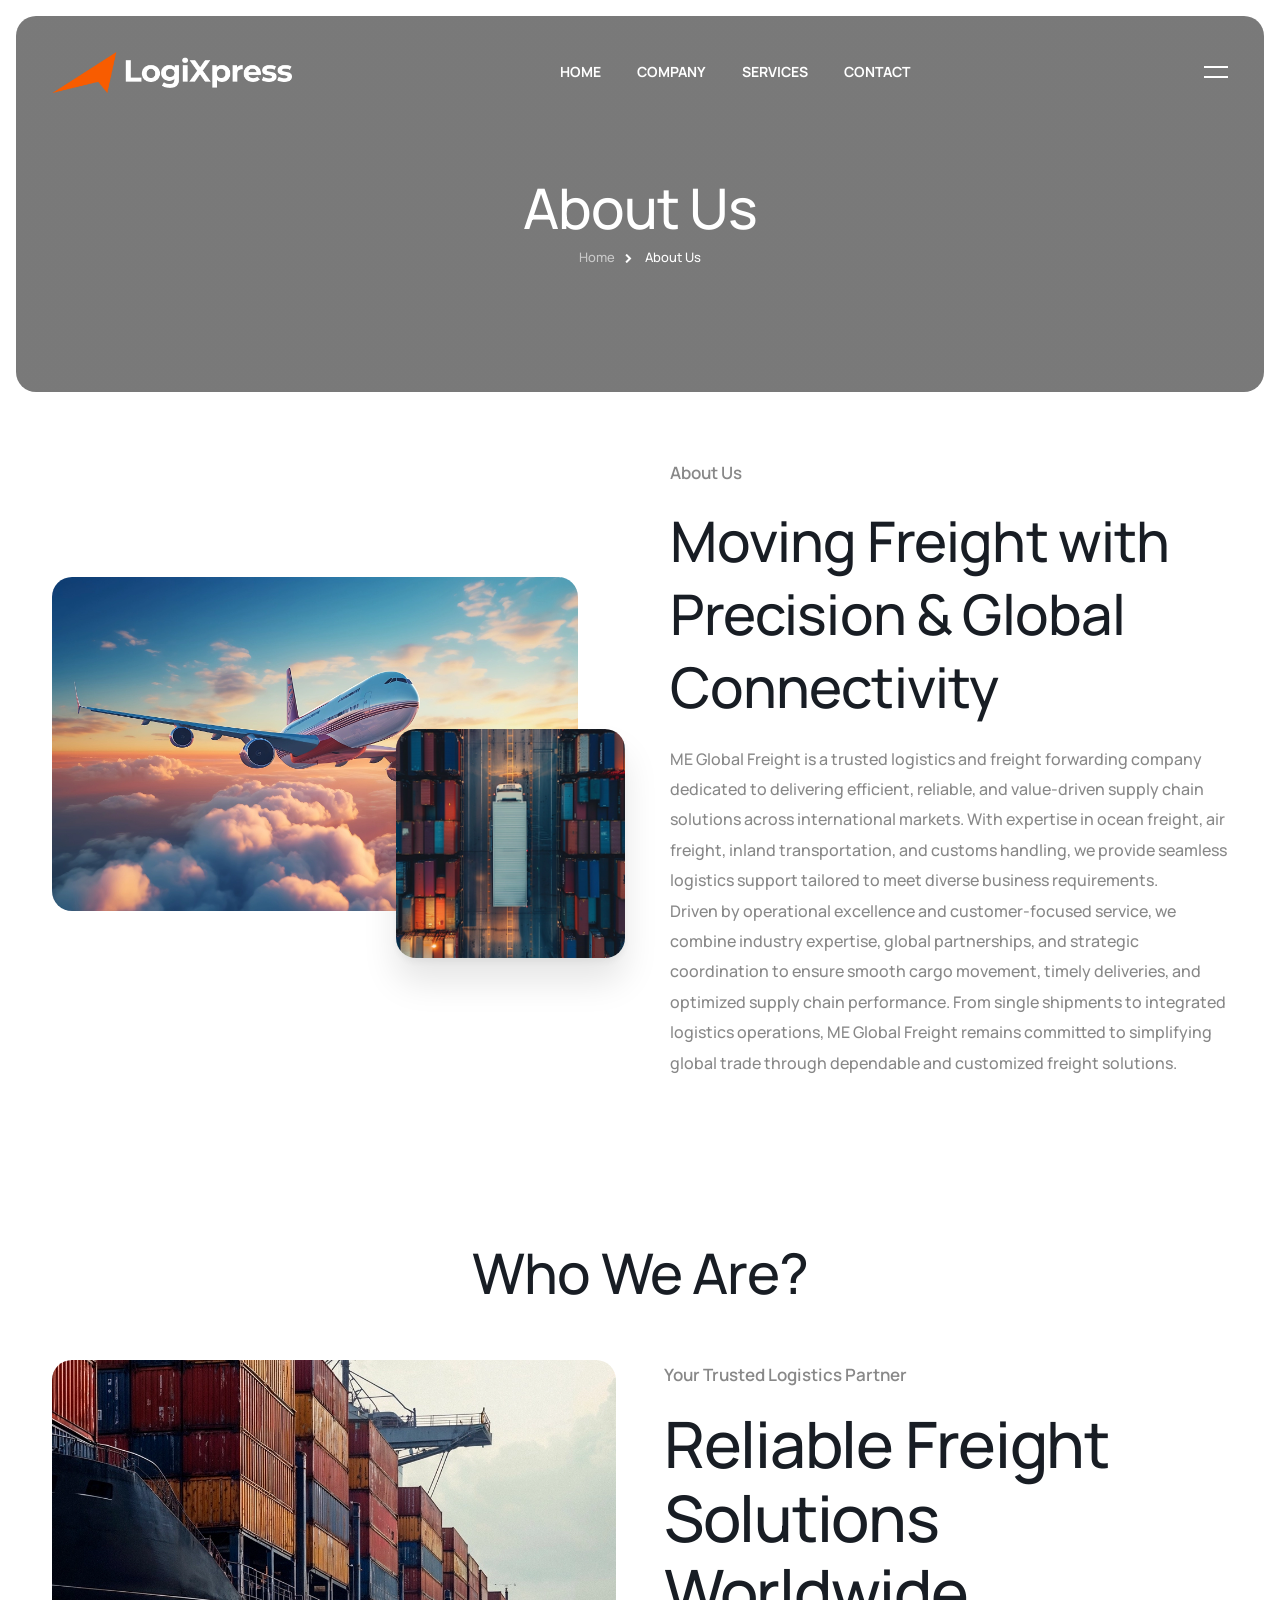
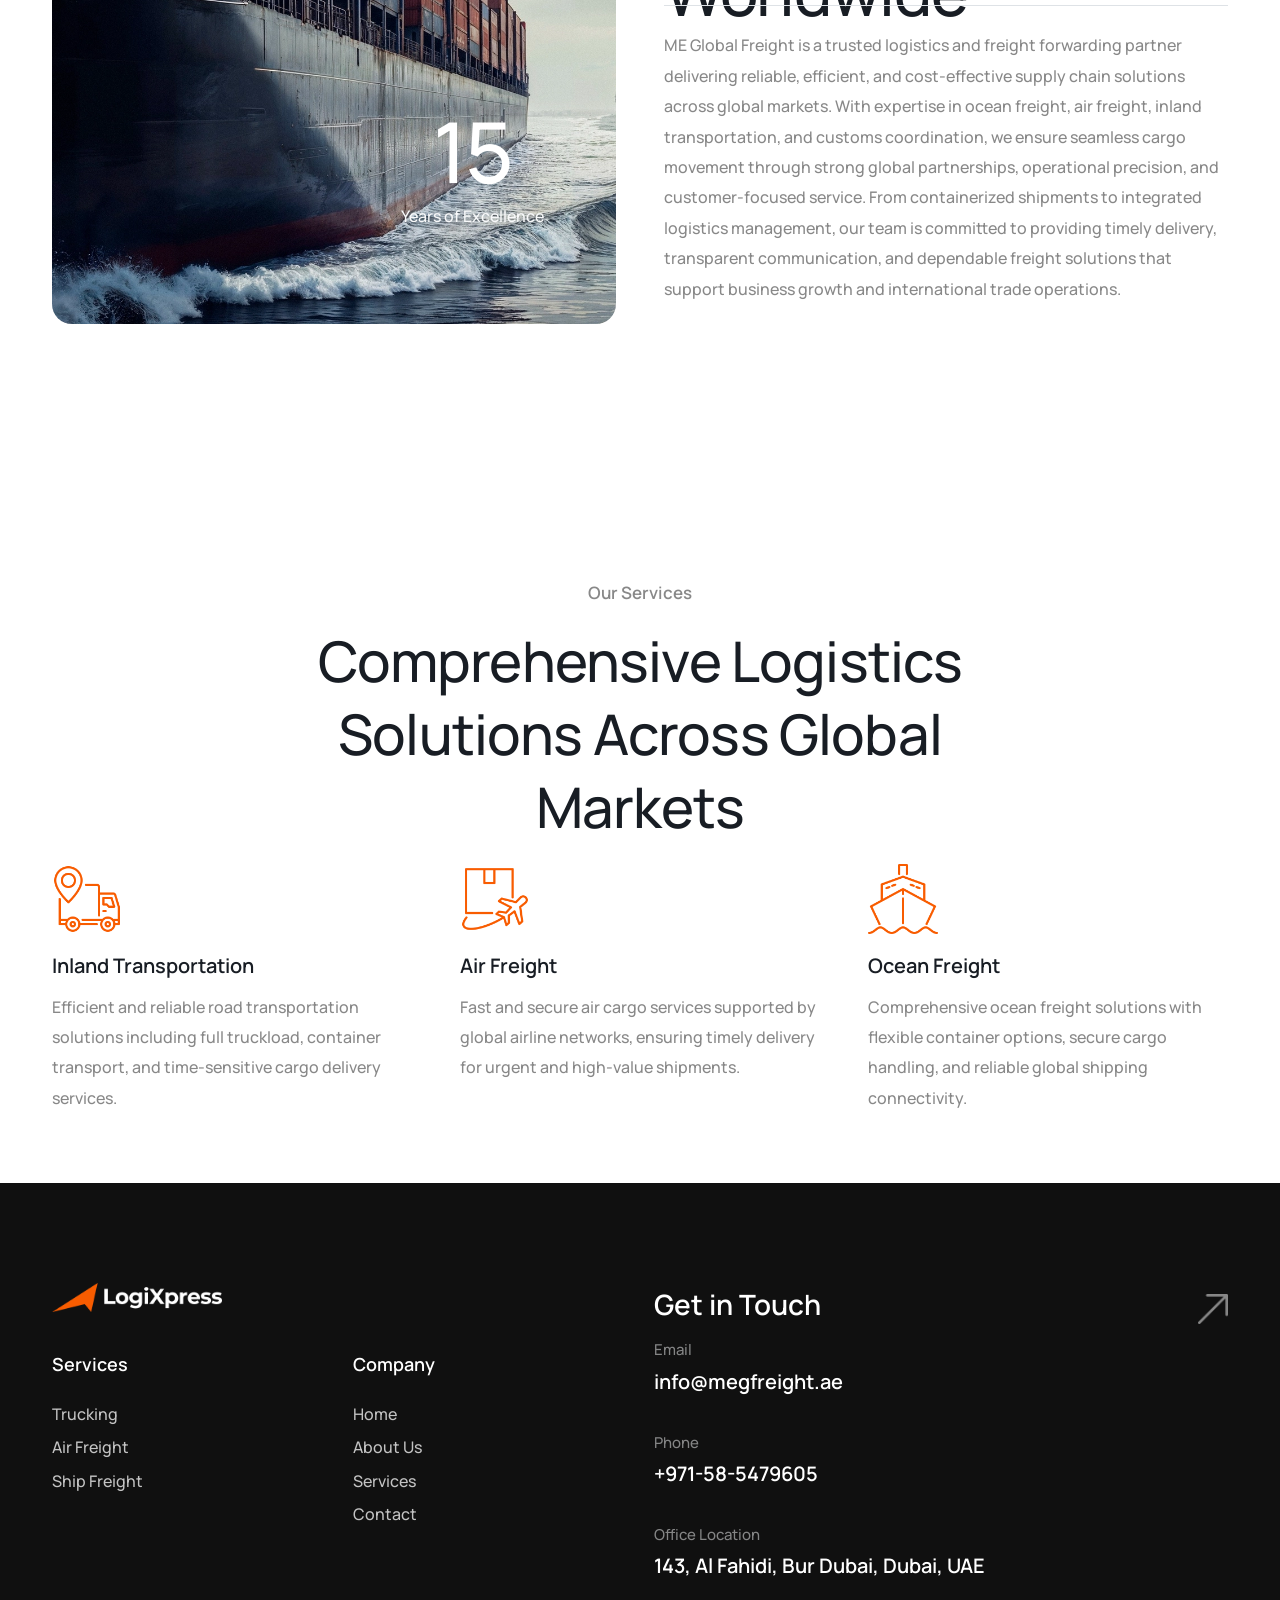
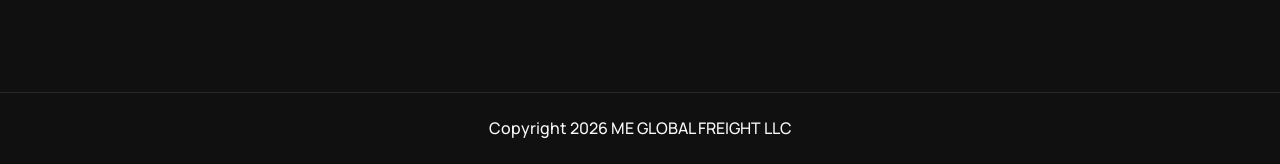
==== commit 151bfaf4: "services" ====
--- a/about.html
+++ b/about.html
@@ -105,19 +105,17 @@
                         <div class="col-lg-6">
                             <div class="ps-lg-3">
                                 <div class="subtitle id-color wow fadeInUp" data-wow-delay=".2s">About Us</div>
-                                <h2 class="split">Moving Cargo, Connecting the World</h2>
+                                <h2 class="split">Moving Freight with Precision & Global Connectivity</h2>
                                 <p class="mb-0 wow fadeInUp" data-wow-delay=".6s">
-                                    We are a trusted logistics and cargo solutions provider committed to delivering your goods safely, efficiently, and on time. 
-                                    With years of experience in freight forwarding, warehousing, and international shipping, we combine expertise and innovation 
-                                    to keep your supply chain moving. From small parcels to large-scale cargo, our mission is simple — reliable delivery 
-                                    that helps your business grow across borders.
+                                    ME Global Freight is a trusted logistics and freight forwarding company dedicated to delivering efficient, reliable, and value-driven supply chain solutions across international markets. With expertise in ocean freight, air freight, inland transportation, and customs handling, we provide seamless logistics support tailored to meet diverse business requirements.<br>
+                                    Driven by operational excellence and customer-focused service, we combine industry expertise, global partnerships, and strategic coordination to ensure smooth cargo movement, timely deliveries, and optimized supply chain performance. From single shipments to integrated logistics operations, ME Global Freight remains committed to simplifying global trade through dependable and customized freight solutions.
                                 </p>
                             </div>
                         </div>
 
                         <div class="spacer-single"></div>
 
-                        <div class="row g-4">
+                        <!-- <div class="row g-4">
                             <div class="col-lg-12">
                                 <h2 class="split mb-0">Our Expertise</h2>                    
                             </div>
@@ -179,7 +177,7 @@
                                     </div>
                                 </div>
                             </div>
-                        </div>
+                        </div> -->
 
                     </div>
                         
@@ -188,6 +186,12 @@
 
             <section>
                 <div class="container relative z-1">
+                    <div class="row g-4 justify-content-center">
+                        <div class="col-lg-7 text-center">
+                            <h2 class="split" data-wow-delay=".2s">Who We Are?</h2>
+                            <br>
+                        </div>
+                    </div>
                     <div class="row g-4 gx-5">
                         <div class="col-lg-6">
                             <div class="relative">
@@ -204,23 +208,16 @@
                         <div class="col-lg-6">
                             <div class="h-100 relative">
 
-                                <div class="subtitle id-color wow fadeInUp" data-wow-delay=".2s">Your Trusted Shipping Partner</div>
-                                <h1 class="split" data-wow-delay=".4s">Expert Ship Freight Services, Deliver Worldwide with Ease</h1>
+                                <div class="subtitle id-color wow fadeInUp" data-wow-delay=".2s">Your Trusted Logistics Partner</div>
+                                <h1 class="split" data-wow-delay=".4s">Reliable Freight Solutions Worldwide</h1>
 
                                 <div class="abs ol-lg-12 pos-sm-relative bottom-0">
                                     <div class="d-flex align-items-center justify-content-between border-bottom pb-4 mb-4 c wow fadeInUp" data-wow-delay=".9s">
-                                        <a class="btn-main fx-slide me-5 wow fadeInUp" data-wow-delay=".6s" href="booking.html"><span>Get Started Now</span></a>
-                                        <div class="d-flex align-items-center">
-                                            <div class="me-4">
-                                                <img src="images/testimonial/1.webp" class="w-50px circle ms-min-10" alt="">
-                                                <img src="images/testimonial/2.webp" class="w-50px circle ms-min-10" alt="">
-                                                <img src="images/testimonial/3.webp" class="w-50px circle ms-min-10" alt="">
-                                            </div>
-
-                                            <div class="fw-600 fs-14 lh-1-5"><span class="fs-16 fw-bold text-dark">23k</span><br>successful shipments</div>
-                                        </div>                                
-                                    </div>
-                                    <p>We specialize in global ocean freight solutions, offering full container load, less than container load, and bulk cargo shipping. With our trusted carrier network and years of expertise, we guarantee smooth operations, reliable schedules, and cost-effective delivery for businesses of all sizes.</p>
+                                        <a class="btn-main fx-slide me-5 wow fadeInUp" data-wow-delay=".6s" href="contact.html"><span>Get Started Now</span></a>
+                                                                       
+                                    </div>
+                                    <p>ME Global Freight is a trusted logistics and freight forwarding partner delivering reliable, efficient, and cost-effective supply chain solutions across global markets. With expertise in ocean freight, air freight, inland transportation, and customs coordination, we ensure seamless cargo movement through strong global partnerships, operational precision, and customer-focused service. From containerized shipments to integrated logistics management, our team is committed to providing timely delivery, transparent communication, and dependable freight solutions that support business growth and international trade operations.</p>
+                                    
 
                                 </div>
                             </div>
@@ -239,6 +236,44 @@
                             <a class="btn-main fx-slide btn-line wow fadeInRight" data-wow-delay=".2s" href="booking.html"><span>Book Shipment</span></a>
                         </div>
                     </div>
+                </div>
+            </section>
+            <section>
+                <div class="container">
+                    <div class="row g-4 justify-content-center">
+                        <div class="col-lg-8 text-center">
+                            <div class="subtitle wow fadeInUp">Our Services</div>
+                            <h2 class="split" data-wow-delay=".2s">Comprehensive Logistics Solutions Across Global Markets</h2>
+                        </div>
+                    </div>
+
+                    <div class="row g-4 gx-5">
+                        <div class="col-lg-4 col-md-6 wow fadeInRight" data-wow-delay="0s">
+                            <a href="service-single.html" class="d-block hover relative">
+                                <img src="images/icons-color/1.png" class="w-70px mb-3 hover-jello infinite" alt="">
+                                <h4>Inland Transportation</h4>
+                                <p>Efficient and reliable road transportation solutions including full truckload, container transport, and time-sensitive cargo delivery services.</p>
+                            </a>
+                        </div>
+
+                        <div class="col-lg-4 col-md-6 wow fadeInRight" data-wow-delay=".2s">
+                            <a href="service-single.html" class="d-block hover relative">
+                                <img src="images/icons-color/2.png" class="w-70px mb-3 hover-jello infinite" alt="">
+                                <h4>Air Freight</h4>
+                                <p>Fast and secure air cargo services supported by global airline networks, ensuring timely delivery for urgent and high-value shipments.</p>
+                            </a>
+                        </div>
+
+                        <div class="col-lg-4 col-md-6 wow fadeInRight" data-wow-delay=".4s">
+                            <a href="service-single.html" class="d-block hover relative">
+                                <img src="images/icons-color/3.png" class="w-70px mb-3 hover-jello infinite" alt="">
+                                <h4>Ocean Freight</h4>
+                                <p>Comprehensive ocean freight solutions with flexible container options, secure cargo handling, and reliable global shipping connectivity.</p>
+                            </a>
+                        </div>
+
+                    </div>
+
                 </div>
             </section>
 
@@ -282,7 +317,7 @@
                     <div class="col-md-6">
                         <div class="d-flex align-items-center justify-content-between">
                             <h3>Get in Touch</h3>
-                            <img src="images/ui/up-right-arrow.webp" class="w-60px op-5" alt="">
+                            <img src="images/ui/up-right-arrow.webp" class="w-30px op-5" alt="">
                         </div>
 
                         <div class="widget">
--- a/css/style.css
+++ b/css/style.css
@@ -1220,7 +1220,7 @@
 /* ================================================== */
 
 section {
-  padding: 100px 0 100px 0;
+  padding: 50px 0 50px 0;
 }
 
 #content.zebra section:nth-child(even) {
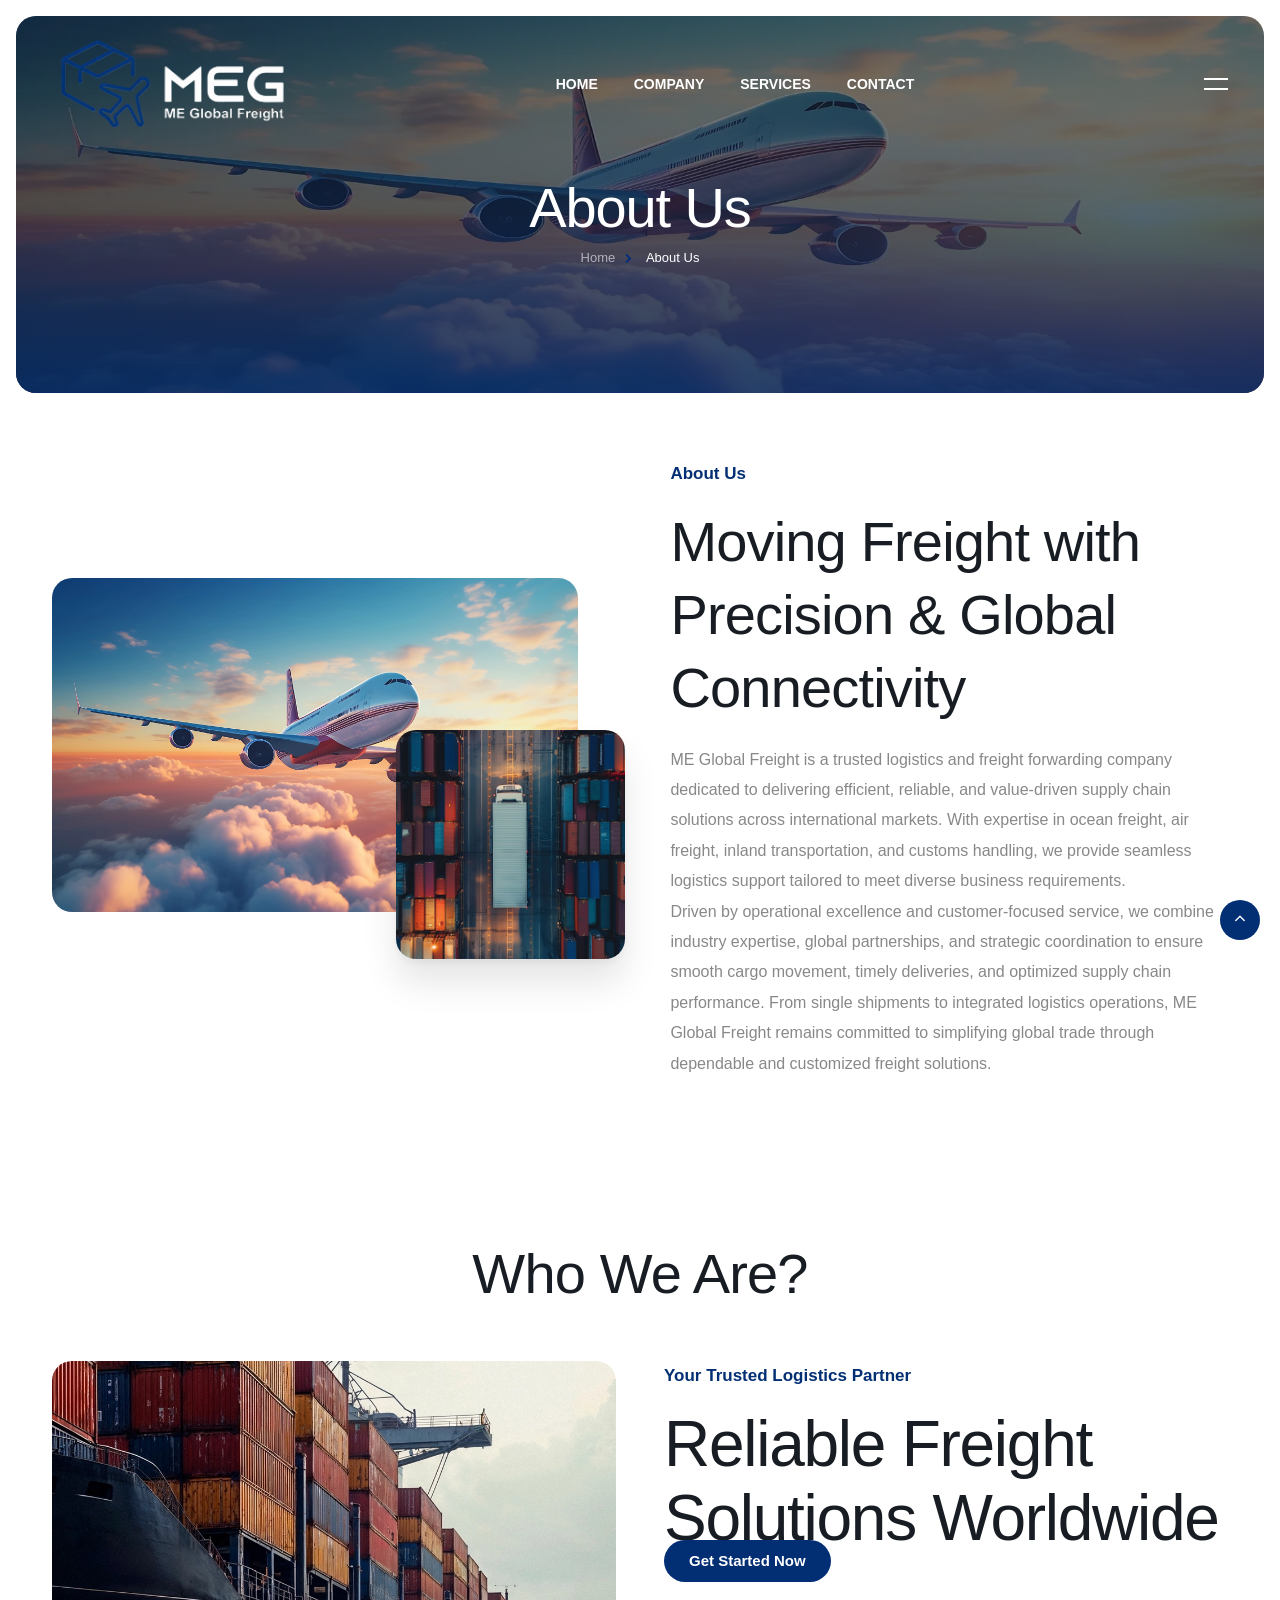
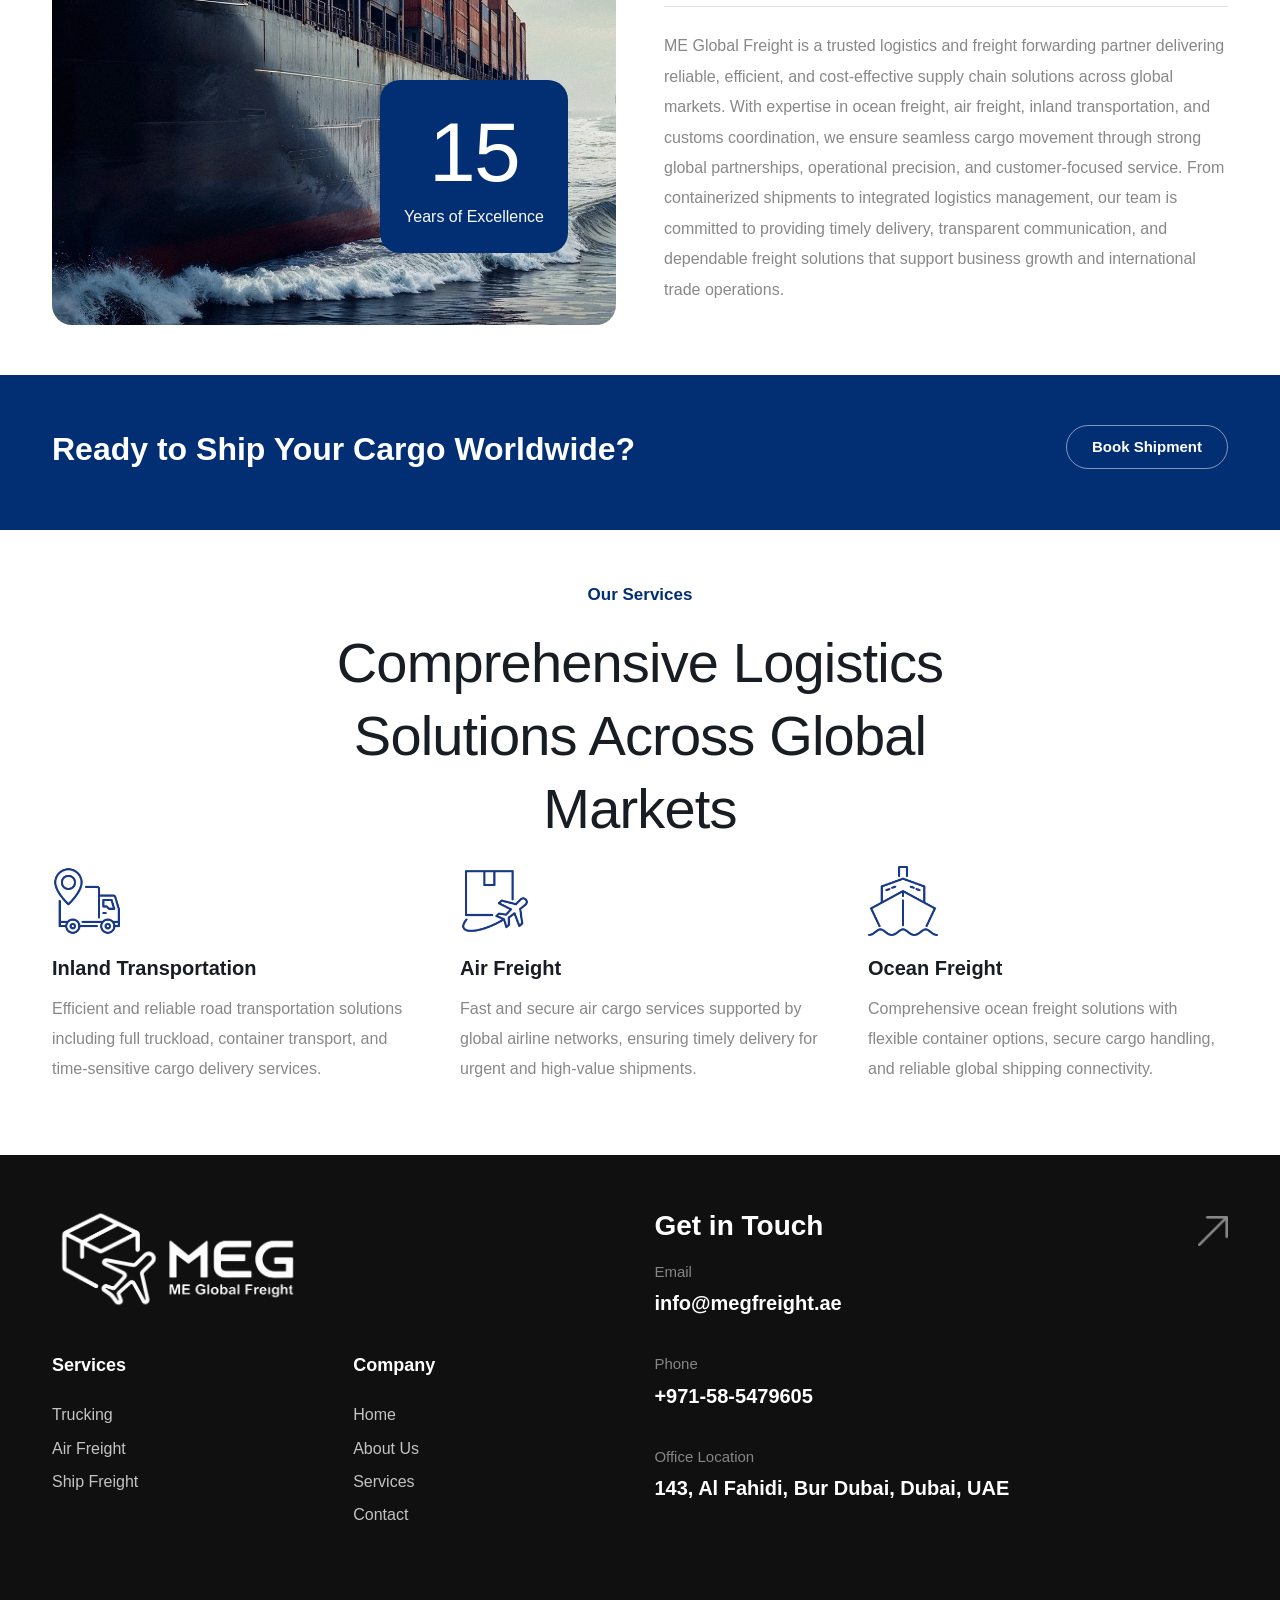
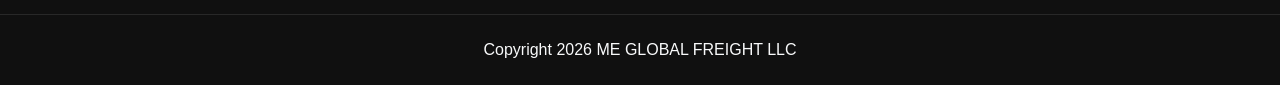
==== commit dae01854: "content all update" ====
--- a/about.html
+++ b/about.html
@@ -3,7 +3,7 @@
 
 <head>
     <title>ME GLOBAL FREIGHT LLC | Connecting Trade, Creating Value </title>
-    <link rel="icon" href="images/icon.webp" type="image/gif" sizes="16x16">
+    <link rel="icon" href="images/favicon.ico" type="image/gif" sizes="16x16">
     <meta content="text/html;charset=utf-8" http-equiv="Content-Type">
     <meta content="width=device-width, initial-scale=1.0" name="viewport" >
     <meta content="Meg Freight - Connecting Trade, Creating Value" name="description" >
@@ -39,9 +39,9 @@
                                 <!-- logo begin -->
                                 <div id="logo">
                                     <a href="index.html">
-                                        <img class="logo-main" src="images/logo-white.webp" alt="" >
-                                        <img class="logo-scroll" src="images/logo-white.webp" alt="" >
-                                        <img class="logo-mobile" src="images/logo-white.webp" alt="" >
+                                        <img class="logo-main" src="images/logo-blue.webp" alt="">
+                                        <img class="logo-scroll" src="images/logo-blue.webp" alt="">
+                                        <img class="logo-mobile" src="images/logo-blue.webp" alt="">
                                     </a>
                                 </div>
                                 <!-- logo end -->
@@ -250,7 +250,7 @@
                     <div class="row g-4 gx-5">
                         <div class="col-lg-4 col-md-6 wow fadeInRight" data-wow-delay="0s">
                             <a href="service-single.html" class="d-block hover relative">
-                                <img src="images/icons-color/1.png" class="w-70px mb-3 hover-jello infinite" alt="">
+                                <img src="images/icons-color/1.png" class="w-70px mb-3 hover-jello infinite blue-icon" alt="">
                                 <h4>Inland Transportation</h4>
                                 <p>Efficient and reliable road transportation solutions including full truckload, container transport, and time-sensitive cargo delivery services.</p>
                             </a>
@@ -258,7 +258,7 @@
 
                         <div class="col-lg-4 col-md-6 wow fadeInRight" data-wow-delay=".2s">
                             <a href="service-single.html" class="d-block hover relative">
-                                <img src="images/icons-color/2.png" class="w-70px mb-3 hover-jello infinite" alt="">
+                                <img src="images/icons-color/2.png" class="w-70px mb-3 hover-jello infinite blue-icon" alt="">
                                 <h4>Air Freight</h4>
                                 <p>Fast and secure air cargo services supported by global airline networks, ensuring timely delivery for urgent and high-value shipments.</p>
                             </a>
@@ -266,7 +266,7 @@
 
                         <div class="col-lg-4 col-md-6 wow fadeInRight" data-wow-delay=".4s">
                             <a href="service-single.html" class="d-block hover relative">
-                                <img src="images/icons-color/3.png" class="w-70px mb-3 hover-jello infinite" alt="">
+                                <img src="images/icons-color/3.png" class="w-70px mb-3 hover-jello infinite blue-icon" alt="">
                                 <h4>Ocean Freight</h4>
                                 <p>Comprehensive ocean freight solutions with flexible container options, secure cargo handling, and reliable global shipping connectivity.</p>
                             </a>
@@ -285,7 +285,7 @@
             <div class="container">
                 <div class="row g-4 justify-content-between">
                     <div class="col-md-6">
-                        <img src="images/logo-white.webp" class="w-170px mb-2" alt="">
+                        <img src="images/logo-white.webp" class="w-250px mb-2" alt="">
                         <div class="spacer-single"></div>
                         <div class="row g-4">
                             <div class="col-md-6">
--- a/css/style.css
+++ b/css/style.css
@@ -17,8 +17,6 @@
 
 /* ================================================== */
 
-@import url('https://fonts.googleapis.com/css2?family=Manrope:ital,wght@0,200;0,300;0,400;0,500;0,600;0,700;0,800;1,200;1,300;1,400;1,500;1,600;1,700;1,800&display=swap');
-@import url('https://fonts.googleapis.com/css2?family=Inter:ital,wght@0,200;0,300;0,400;0,500;0,600;0,700;0,800;1,200;1,300;1,400;1,500;1,600;1,700;1,800&display=swap');
 
 /* ================================================== */
 
@@ -36,6 +34,42 @@
 @import url("../fonts/et-line-font/style.css");
 @import url("../fonts/icofont/icofont.min.css");
 
+
+@font-face {
+  font-family: 'Inter 18pt';
+  src: url('Inter-Bold.woff2') format('woff2'),
+    url('Inter-Bold.woff') format('woff');
+  font-weight: bold;
+  font-style: normal;
+  font-display: swap;
+}
+
+@font-face {
+  font-family: 'Inter 18pt';
+  src: url('Inter-Regular.woff2') format('woff2'),
+    url('Inter-Regular.woff') format('woff');
+  font-weight: normal;
+  font-style: normal;
+  font-display: swap;
+}
+
+@font-face {
+  font-family: 'Manrope';
+  src: url('Manrope-Regular.woff2') format('woff2'),
+    url('Manrope-Regular.woff') format('woff');
+  font-weight: normal;
+  font-style: normal;
+  font-display: swap;
+}
+
+@font-face {
+  font-family: 'Manrope';
+  src: url('Manrope-Bold.woff2') format('woff2'),
+    url('Manrope-Bold.woff') format('woff');
+  font-weight: bold;
+  font-style: normal;
+  font-display: swap;
+}
 /* css variables */
 * {
   /* body font */
@@ -1315,7 +1349,7 @@
 footer {
   color: var(--body-font-color-bg-dark);
   background: var(--bg-dark-1);
-  padding: 100px 0 0 0;
+  padding: 50px 0 0 0;
 }
 
 footer.footer-light {
@@ -13347,6 +13381,9 @@
 
 }
 
+img.blue-icon {
+  filter: brightness(0) saturate(100%) invert(16%) sepia(93%) saturate(1615%) hue-rotate(210deg) brightness(93%) contrast(98%);
+}
 /* -------------------------------------------------- 
     design for 480px
     /* -------------------------------------------------- */
--- a/css/colors/scheme-01.css
+++ b/css/colors/scheme-01.css
@@ -0,0 +1,6 @@
+:root {
+  --primary-color: #022f74;
+  --primary-color-rgb: 2, 47, 116;
+  --secondary-color: #022f74;
+  --secondary-color-rgb: 2, 47, 116;
+}
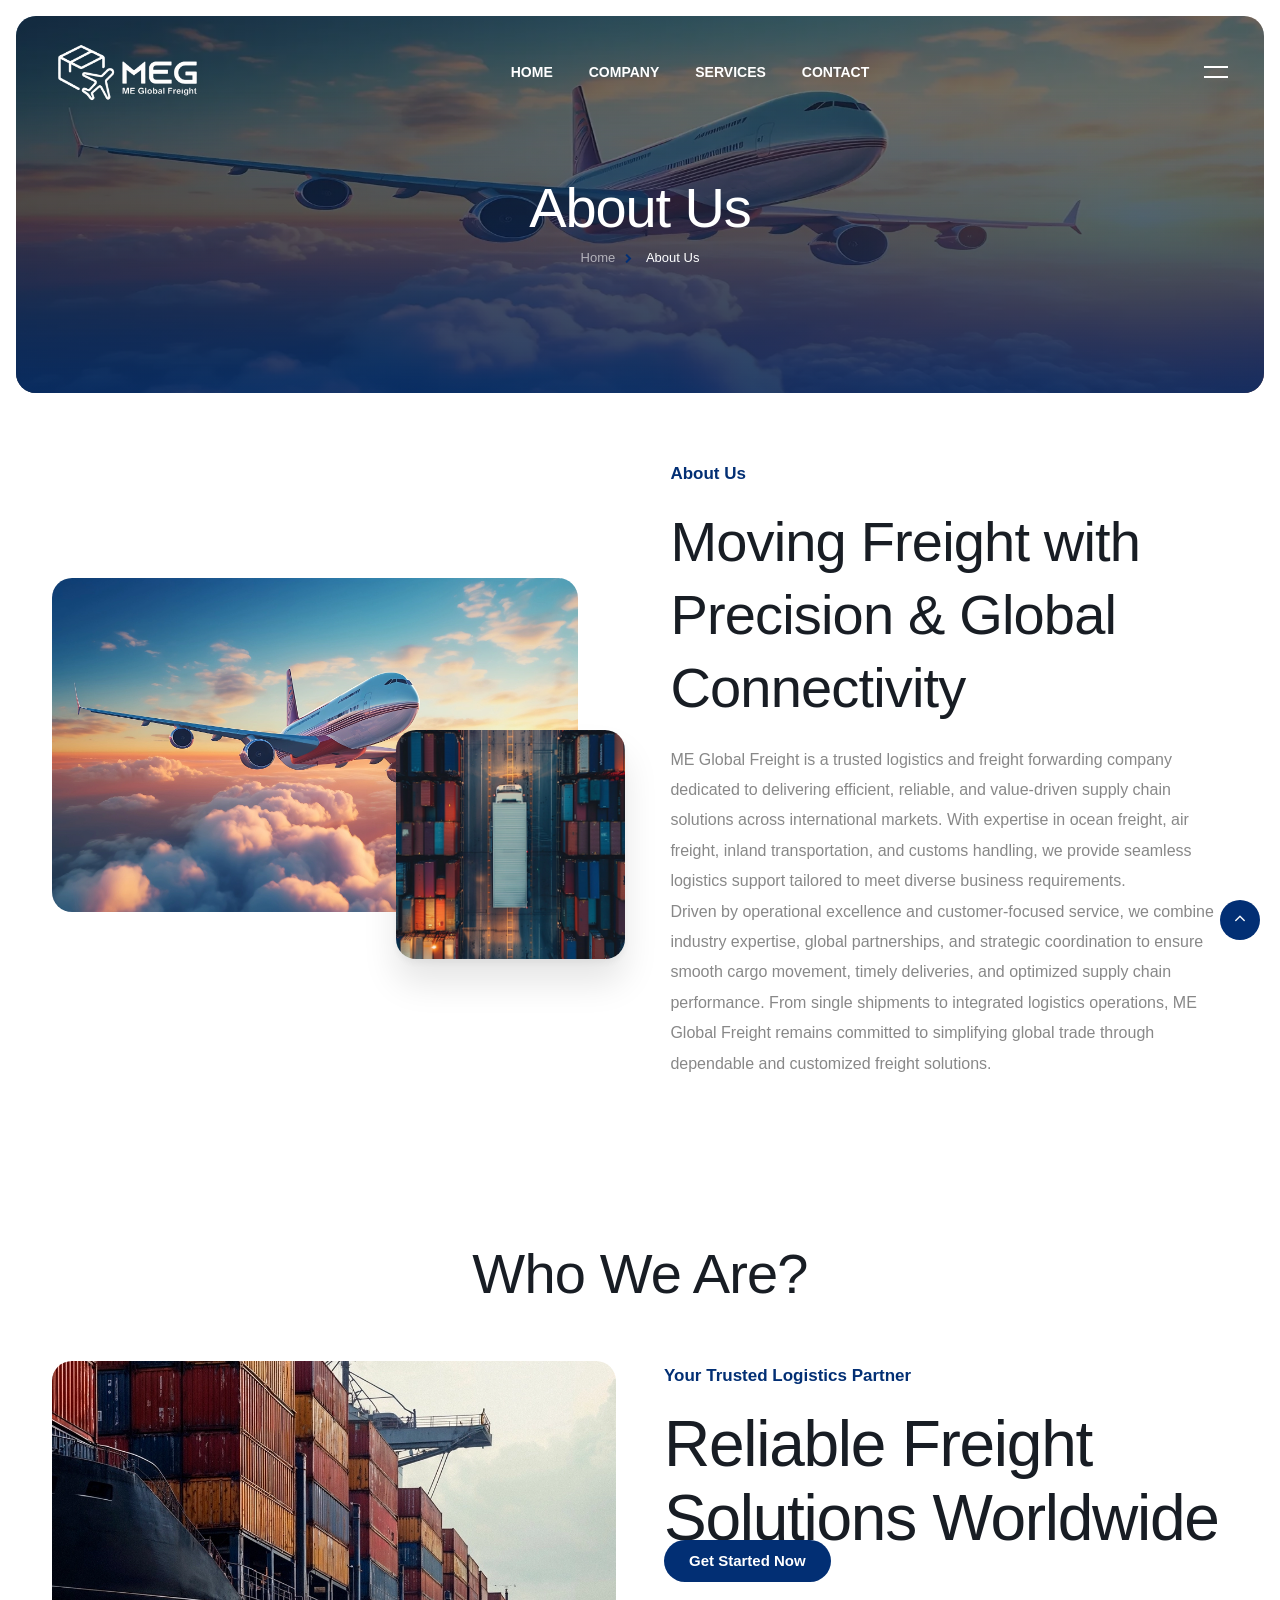
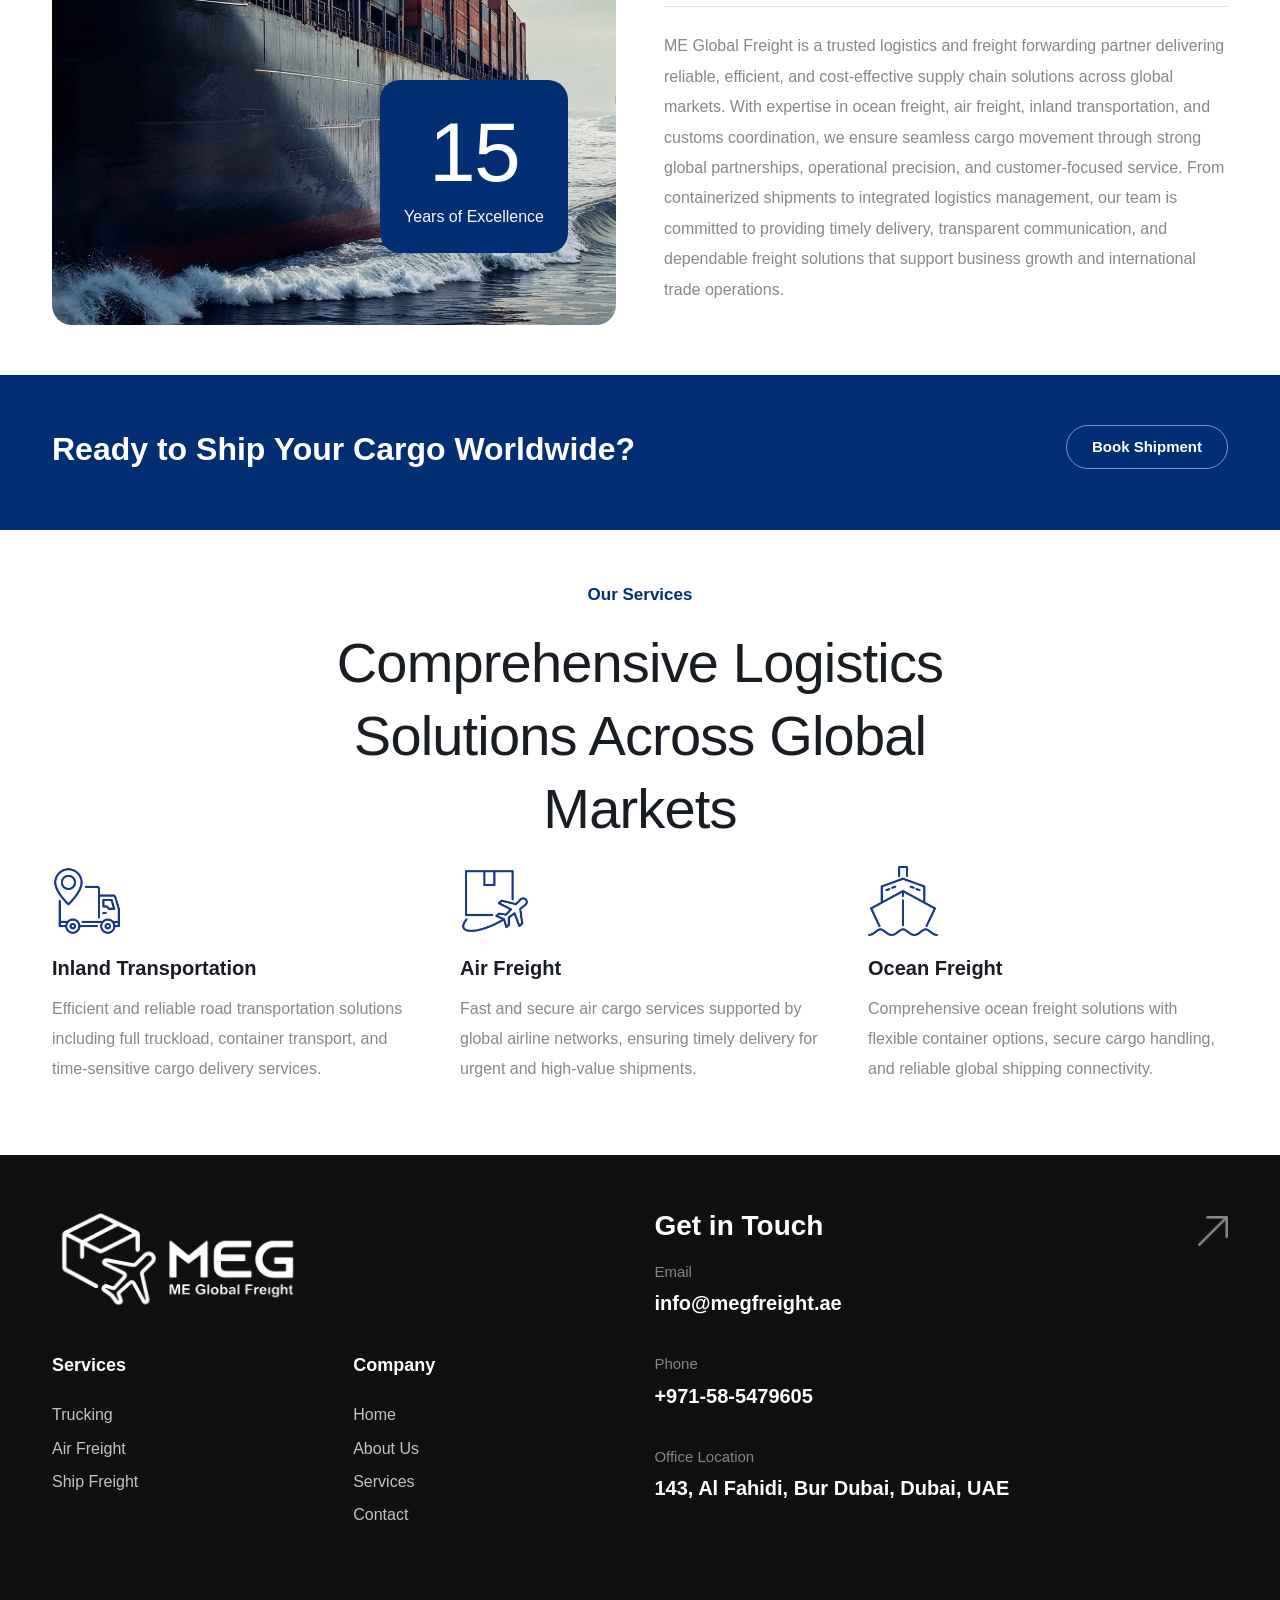
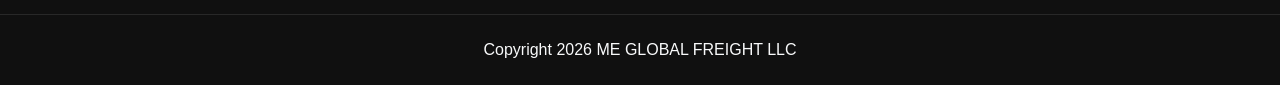
==== commit 9e65cf20: "corrections in mobile menu and links" ====
--- a/about.html
+++ b/about.html
@@ -30,18 +30,18 @@
         <!-- page preloader close -->
 
         <!-- header begin -->
-        <header class="header-static transparent mt-lg-4 pt-lg-2">
+        <header class="header-static transparent mt-lg-4 pt-lg-2 mobile-header">
             <div class="container">
                 <div class="row">
                     <div class="col-md-12">
-                        <div class="de-flex sm-pt10">
+                        <div class="de-flex sm-pt10 mobile-header-pt-0">
                             <div class="de-flex-col">
                                 <!-- logo begin -->
                                 <div id="logo">
                                     <a href="index.html">
-                                        <img class="logo-main" src="images/logo-blue.webp" alt="">
-                                        <img class="logo-scroll" src="images/logo-blue.webp" alt="">
-                                        <img class="logo-mobile" src="images/logo-blue.webp" alt="">
+                                        <img class="logo-main" src="images/logo-white.webp" alt="">
+                                        <img class="logo-scroll" src="images/logo-white.webp" alt="">
+                                        <img class="logo-mobile" src="images/logo-white.webp" alt="">
                                     </a>
                                 </div>
                                 <!-- logo end -->
@@ -57,7 +57,9 @@
                                 <!-- mainmenu end -->
                             </div>
                             <div class="de-flex-col">
-                                
+                                <div class="menu_side_area">
+                                    <span id="menu-btn"></span>
+                                </div>
 
                                 <div id="btn-extra">
                                     <span></span>
@@ -114,73 +116,7 @@
                         </div>
 
                         <div class="spacer-single"></div>
-
-                        <!-- <div class="row g-4">
-                            <div class="col-lg-12">
-                                <h2 class="split mb-0">Our Expertise</h2>                    
-                            </div>
-                            <div class="col-lg-6">
-                                <div class="skill-bar style-2">
-                                    <h5>Freight Forwarding</h5>
-                                    <div class="de-progress">
-                                        <div class="value"></div>
-                                        <div class="progress-bar" data-value="95%">
-                                        </div>
-                                    </div>
-                                </div>
-
-                                <div class="skill-bar style-2">
-                                    <h5>Customs Clearance</h5>
-                                    <div class="de-progress">
-                                        <div class="value"></div>
-                                        <div class="progress-bar" data-value="90%">
-                                        </div>
-                                    </div>
-                                </div>
-
-                                <div class="skill-bar style-2">
-                                    <h5>Warehousing & Distribution</h5>
-                                    <div class="de-progress">
-                                        <div class="value"></div>
-                                        <div class="progress-bar" data-value="85%">
-                                        </div>
-                                    </div>
-                                </div>
-
-                            </div>
-
-                            <div class="col-lg-6">
-                                <div class="row g-4">
-                                    <div class="col-md-6 text-center">
-                                        <div class="de_count wow fadeInRight" data-wow-delay=".0s">
-                                            <h3 class="fs-40 mb-0"><span class="timer" data-to="65250" data-speed="3000">0</span>+</h3>
-                                            Shipments Delivered
-                                        </div>
-                                    </div>
-                                    <div class="col-md-6 text-center">
-                                        <div class="de_count wow fadeInRight" data-wow-delay=".2s">
-                                            <h3 class="fs-40 mb-0"><span class="timer" data-to="23160" data-speed="3000">0</span>+</h3>
-                                            Satisfied Clients
-                                        </div>
-                                    </div>
-                                    <div class="col-md-6 text-center">
-                                        <div class="de_count wow fadeInRight" data-wow-delay=".4s">
-                                            <h3 class="fs-40 mb-0"><span class="timer" data-to="150" data-speed="3000">0</span>+</h3>
-                                            Dedicated Team Members
-                                        </div>
-                                    </div>
-                                    <div class="col-md-6 text-center">
-                                        <div class="de_count wow fadeInRight" data-wow-delay=".6s">
-                                            <h3 class="fs-40 mb-0"><span class="timer" data-to="20" data-speed="3000">0</span>+</h3>
-                                            Years of Experience
-                                        </div>
-                                    </div>
-                                </div>
-                            </div>
-                        </div> -->
-
-                    </div>
-                        
+                    </div>
                 </div>
             </section>
 
@@ -249,7 +185,7 @@
 
                     <div class="row g-4 gx-5">
                         <div class="col-lg-4 col-md-6 wow fadeInRight" data-wow-delay="0s">
-                            <a href="service-single.html" class="d-block hover relative">
+                            <a href="services.html" class="d-block hover relative">
                                 <img src="images/icons-color/1.png" class="w-70px mb-3 hover-jello infinite blue-icon" alt="">
                                 <h4>Inland Transportation</h4>
                                 <p>Efficient and reliable road transportation solutions including full truckload, container transport, and time-sensitive cargo delivery services.</p>
@@ -257,7 +193,7 @@
                         </div>
 
                         <div class="col-lg-4 col-md-6 wow fadeInRight" data-wow-delay=".2s">
-                            <a href="service-single.html" class="d-block hover relative">
+                            <a href="air-freight.html" class="d-block hover relative">
                                 <img src="images/icons-color/2.png" class="w-70px mb-3 hover-jello infinite blue-icon" alt="">
                                 <h4>Air Freight</h4>
                                 <p>Fast and secure air cargo services supported by global airline networks, ensuring timely delivery for urgent and high-value shipments.</p>
@@ -265,7 +201,7 @@
                         </div>
 
                         <div class="col-lg-4 col-md-6 wow fadeInRight" data-wow-delay=".4s">
-                            <a href="service-single.html" class="d-block hover relative">
+                            <a href="ship-freight.html" class="d-block hover relative">
                                 <img src="images/icons-color/3.png" class="w-70px mb-3 hover-jello infinite blue-icon" alt="">
                                 <h4>Ocean Freight</h4>
                                 <p>Comprehensive ocean freight solutions with flexible container options, secure cargo handling, and reliable global shipping connectivity.</p>
--- a/css/style.css
+++ b/css/style.css
@@ -1427,8 +1427,6 @@
   position: fixed !important;
   background: var(--heading-font-color);
   top: 0;
-  padding-top: 10px;
-  padding-bottom: 10px;
 }
 
 header.header-mobile .container {
@@ -12484,7 +12482,9 @@
   .sm-pt10 {
     padding-top: 10px;
   }
-
+  .mobile-header-pt-0 {
+    padding-top: 0 !important;
+  }
   #menu-btn {
     display: block;
     float: right;
@@ -13469,6 +13469,35 @@
   }
 }
 
+@media (max-width: 1440px) {
+
+  div#logo img {
+    max-width: 150px;
+  }
+
+}
+@media (max-width: 1024px) {
+  .swiper-button-prev, .swiper-button-next {
+    display: none;
+  }
+  div#logo img {
+    max-width: 150px;
+  }
+  .mobile-header{
+    margin-top: 10px !important;
+    margin-left: 10px !important;
+  }
+  .header-col-last {
+    margin-right: 50px !important;
+  }
+}
+
+@media (max-width: 768px) {
+
+  div#logo img {
+    max-width: 150px;
+  }
+}
 /* new added */
 .half-fluid .left-half,
 .half-fluid .right-half {
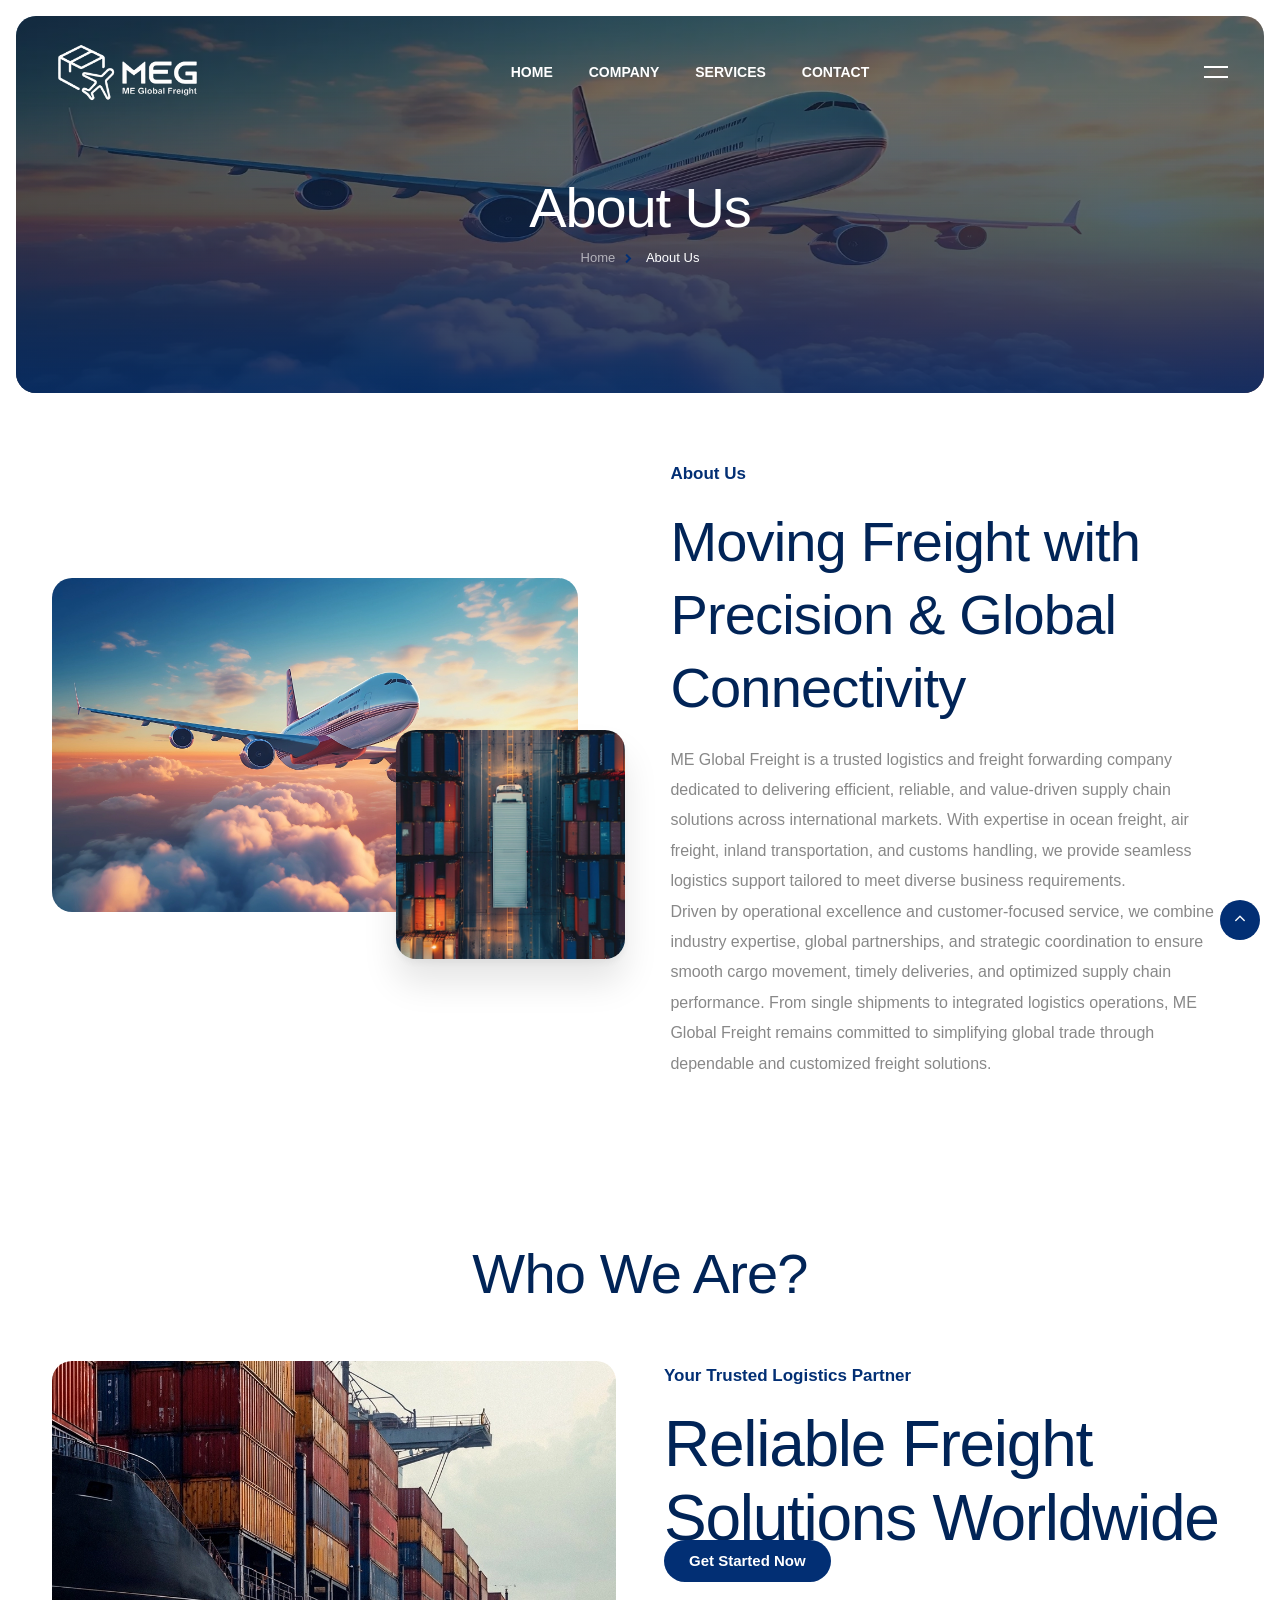
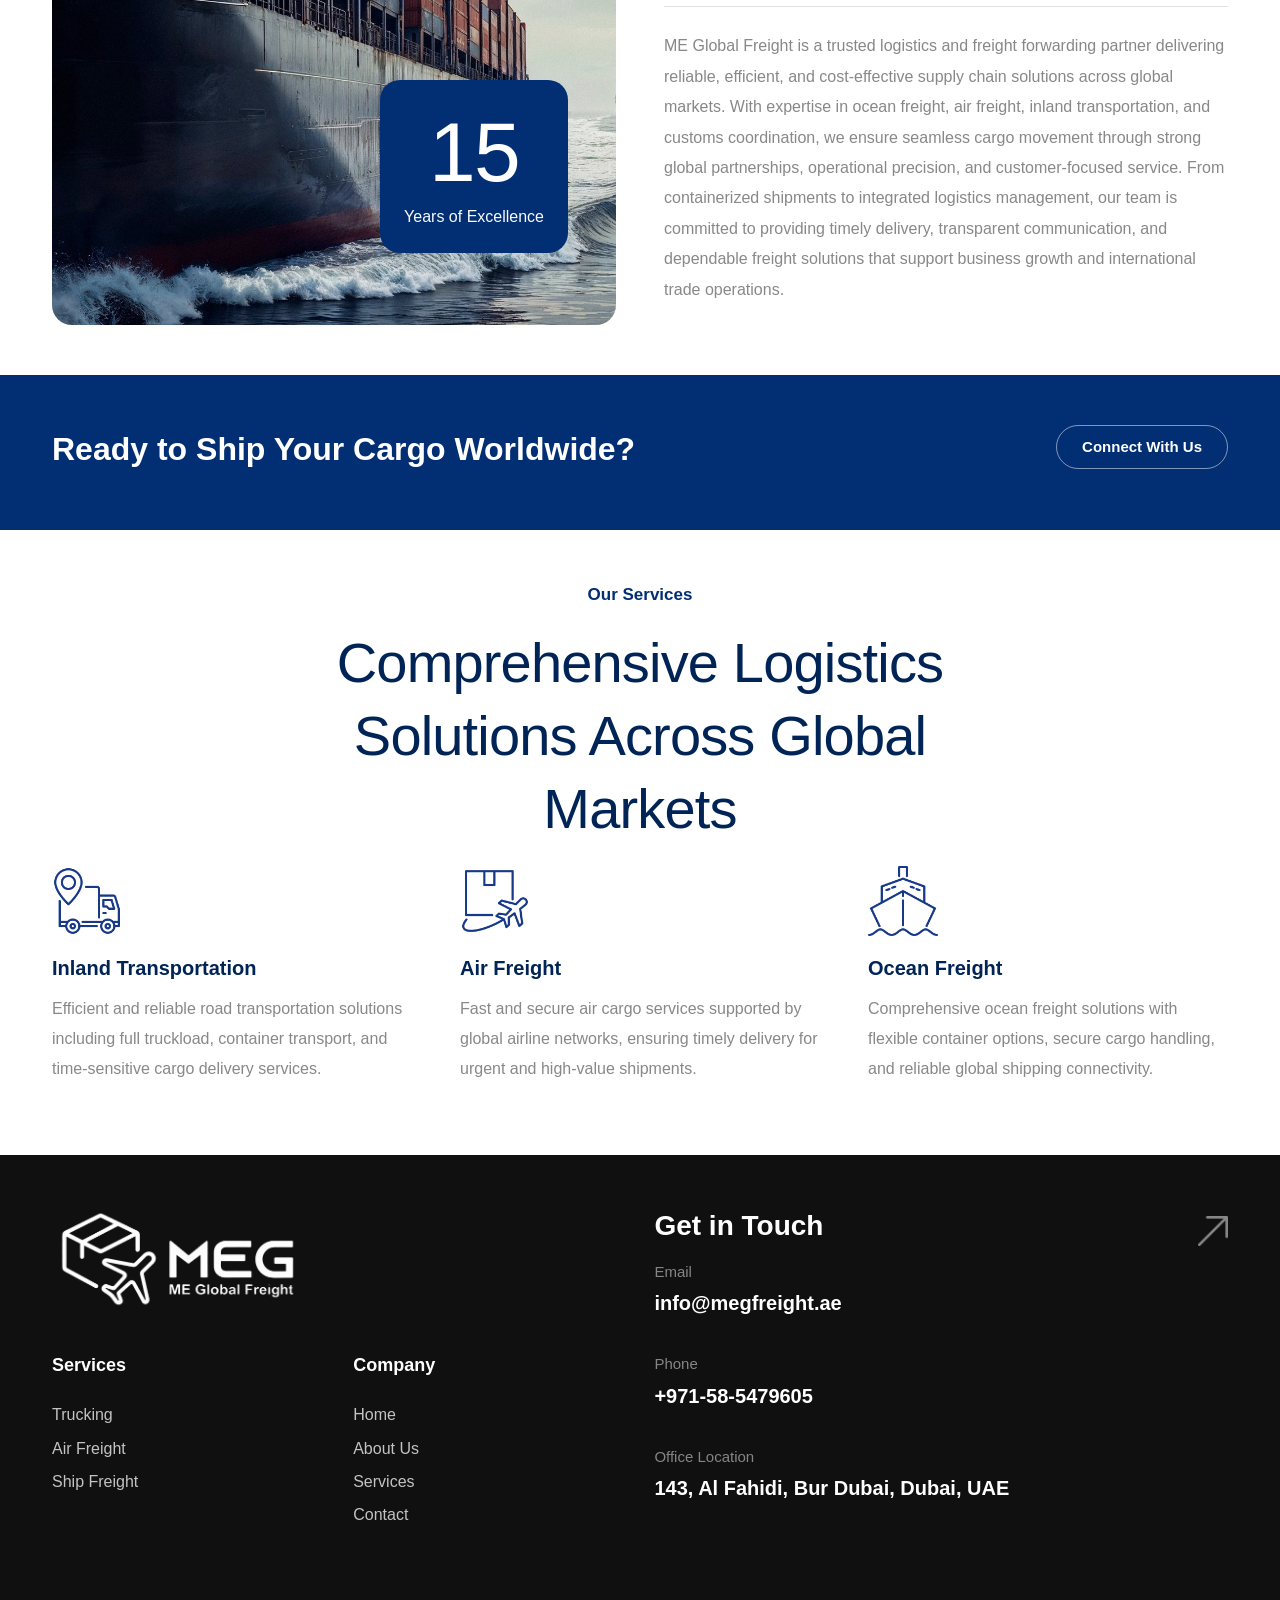
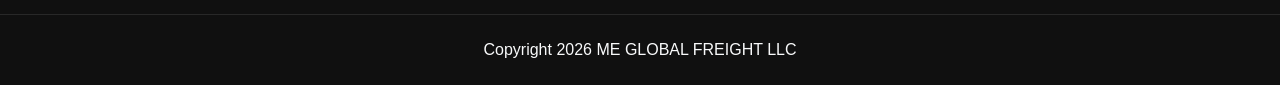
==== commit 4f134757: "corrections" ====
--- a/about.html
+++ b/about.html
@@ -169,7 +169,7 @@
                             <h3 class="mb-0 fs-32 split">Ready to Ship Your Cargo Worldwide?</h3>
                         </div>
                         <div class="col-lg-3 text-lg-end">
-                            <a class="btn-main fx-slide btn-line wow fadeInRight" data-wow-delay=".2s" href="booking.html"><span>Book Shipment</span></a>
+                            <a class="btn-main fx-slide btn-line wow fadeInRight" data-wow-delay=".2s" href="booking.html"><span>Connect With Us</span></a>
                         </div>
                     </div>
                 </div>
@@ -317,8 +317,7 @@
 
             <div class="spacer-30-line"></div>
 
-            <h5>About Us</h5>
-            <p>We are a trusted logistics and cargo solutions provider committed to delivering your goods safely, efficiently, and on time. With years of experience in freight forwarding, warehousing, and international shipping.</p>
+            
         </div>
     </div>
     <!-- overlay content end -->
--- a/css/style.css
+++ b/css/style.css
@@ -81,7 +81,7 @@
   /* heading font */
   --heading-font: "Manrope", Helvetica, Arial, sans-serif;  
   --heading-font-weight: 500;
-  --heading-font-color: #181D24;
+  --heading-font-color: #012457;
   --heading-font-color-bg-dark: #ffffff;
   --heading-text-transform: none;
   /* h1 */
@@ -13384,6 +13384,21 @@
 img.blue-icon {
   filter: brightness(0) saturate(100%) invert(16%) sepia(93%) saturate(1615%) hue-rotate(210deg) brightness(93%) contrast(98%);
 }
+h2.title-text {
+  position: relative;
+  display: inline-block;
+}
+
+h2.title-text::after {
+  content: '';
+  position: absolute;
+  left: 0;
+  bottom: 20px;
+  width: 325px;
+  height: 3px;
+  background: #022f74;
+  border-radius: 10px;
+}
 /* -------------------------------------------------- 
     design for 480px
     /* -------------------------------------------------- */
@@ -13482,10 +13497,6 @@
   }
   div#logo img {
     max-width: 150px;
-  }
-  .mobile-header{
-    margin-top: 10px !important;
-    margin-left: 10px !important;
   }
   .header-col-last {
     margin-right: 50px !important;
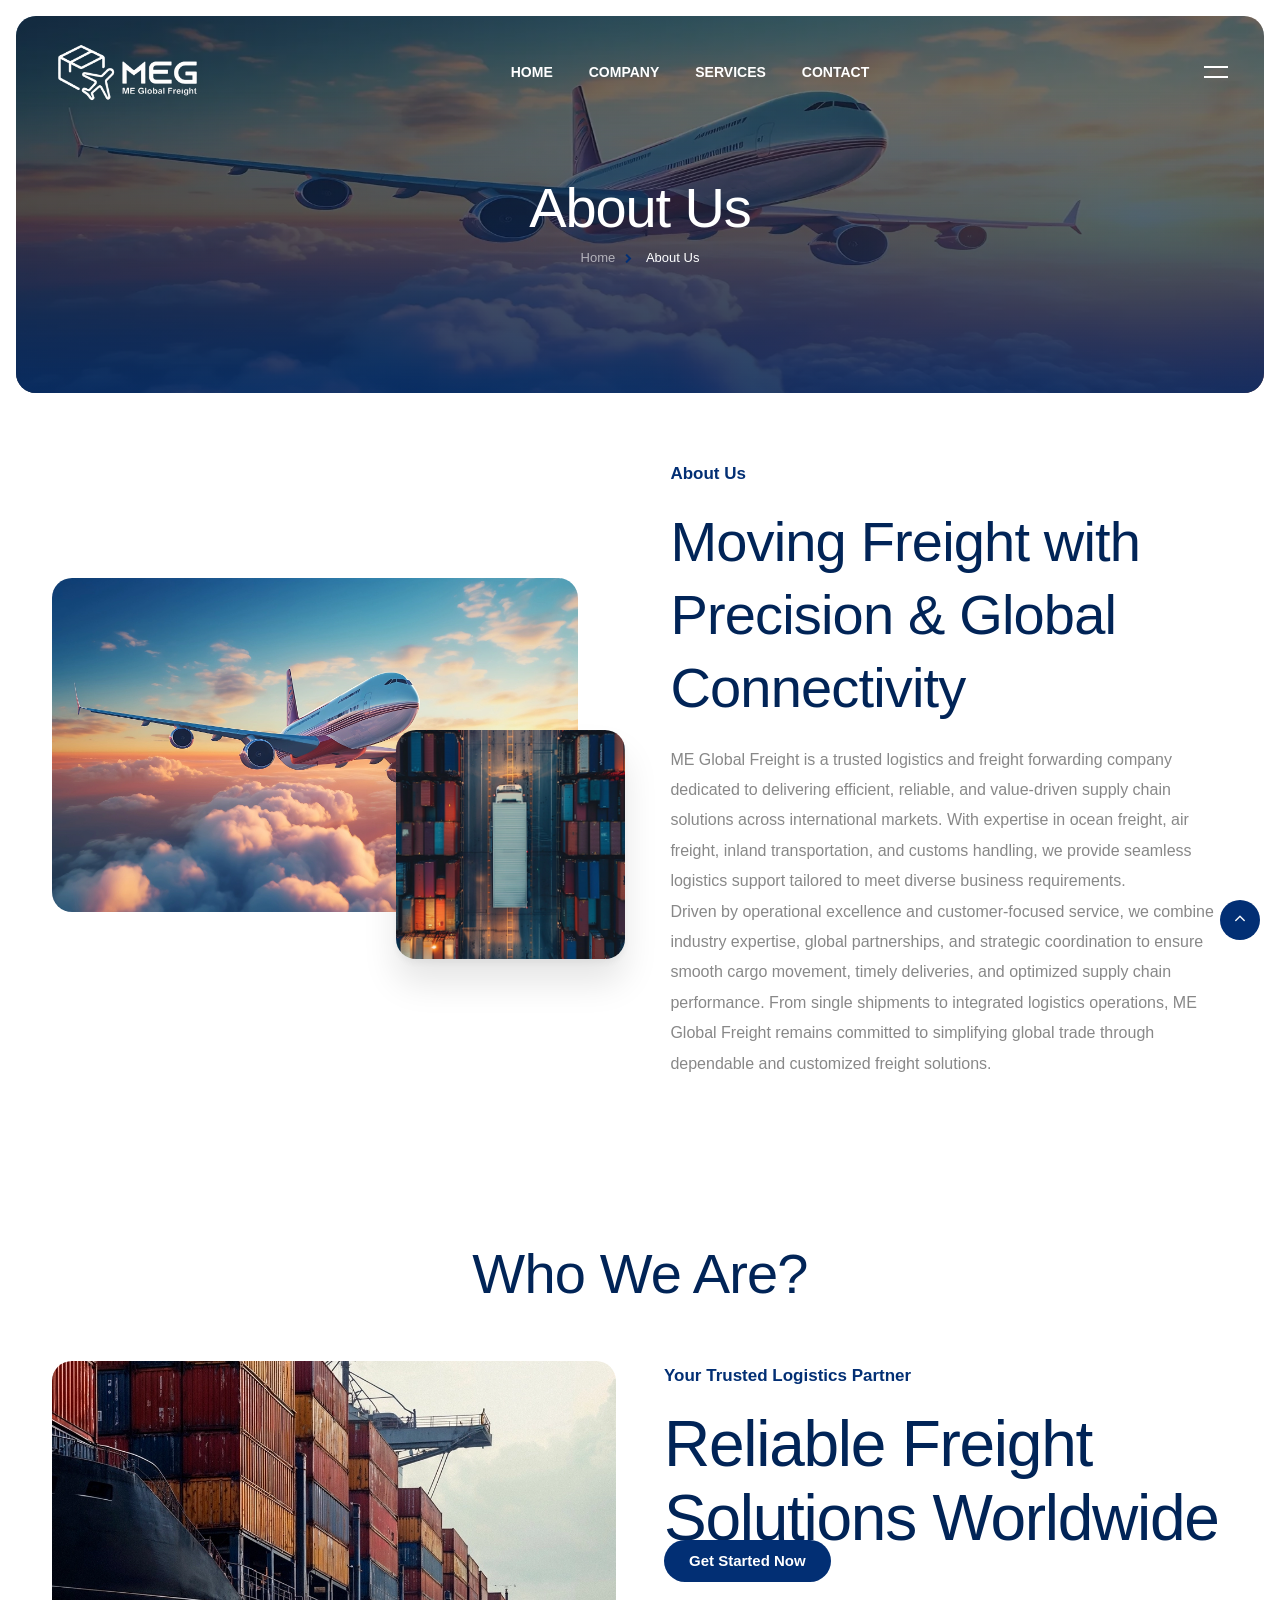
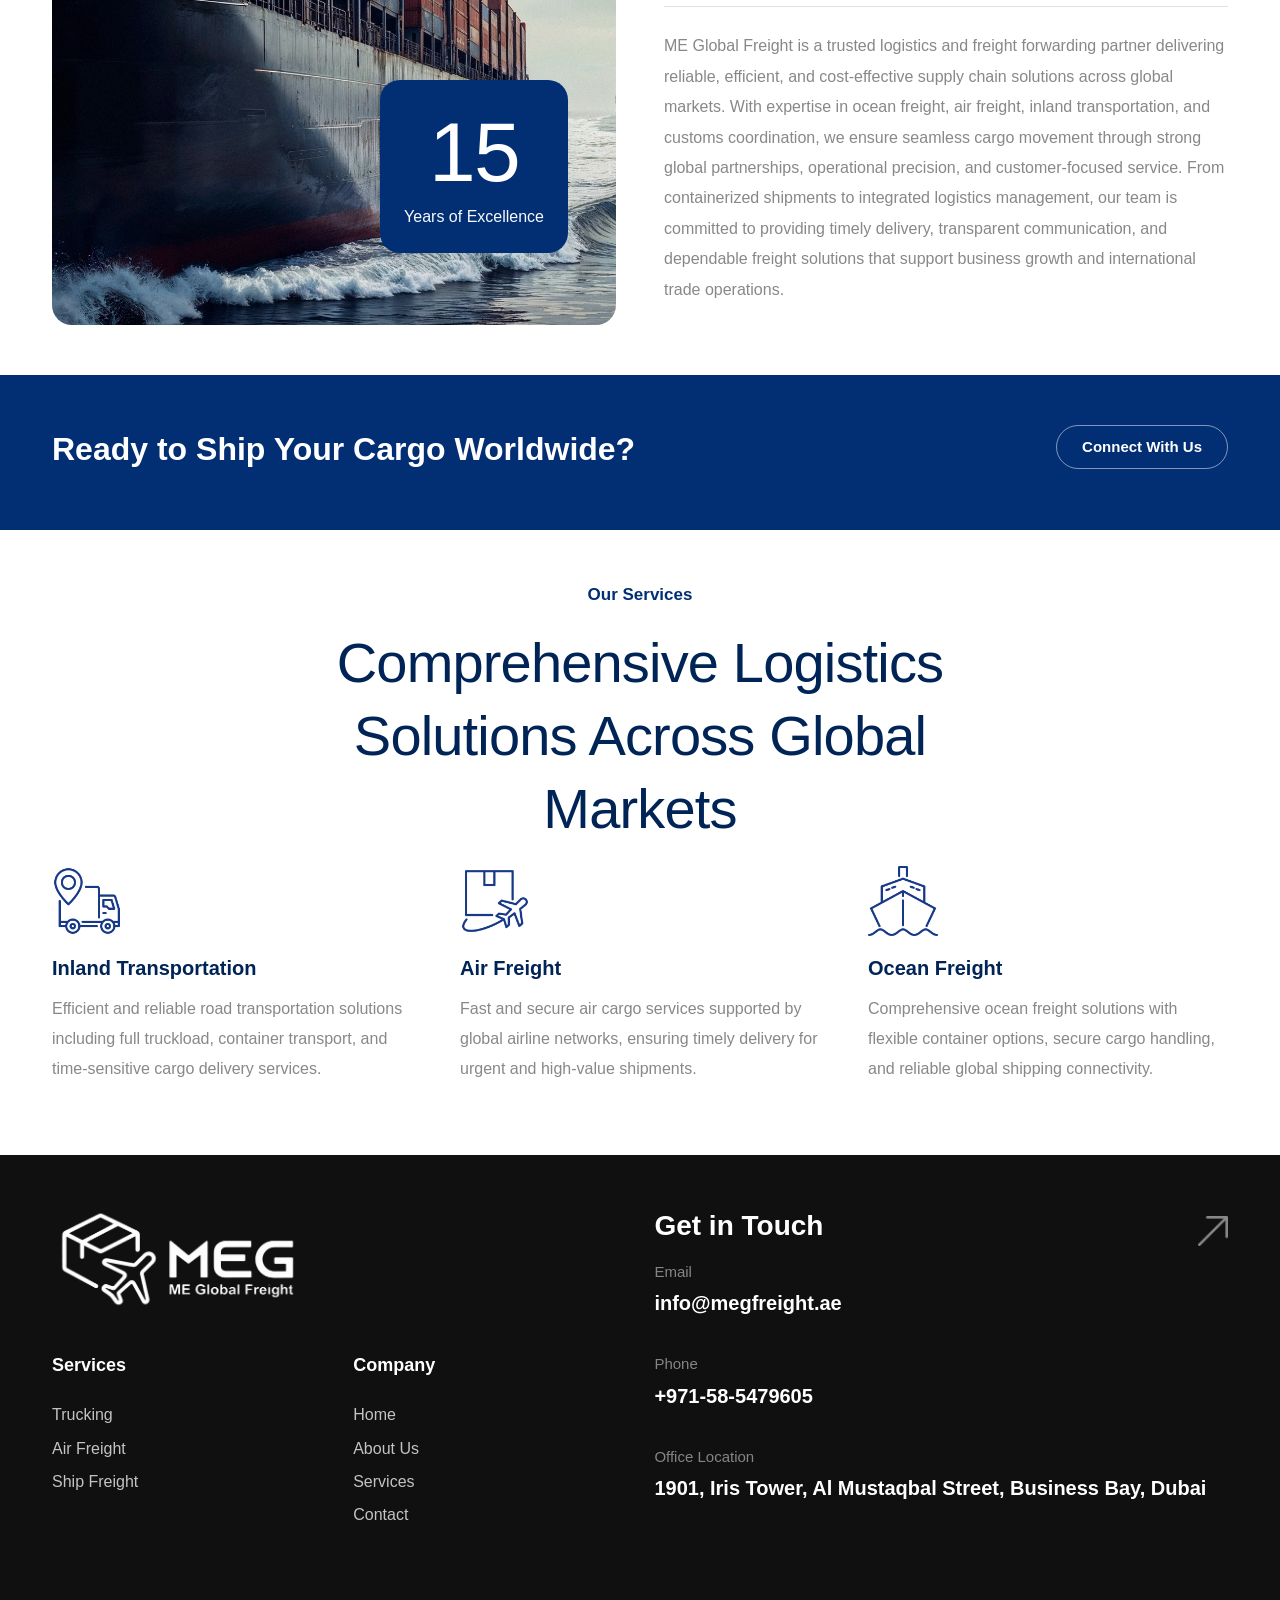
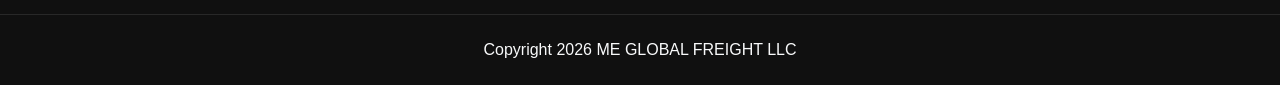
==== commit 4788a066: "addres changed" ====
--- a/about.html
+++ b/about.html
@@ -268,7 +268,7 @@
                             <div class="spacer-20"></div>
 
                             <div class="op-5 fs-15">Office Location</div>
-                            <h4>143, Al Fahidi, Bur Dubai, Dubai, UAE</h4>
+                            <h4>1901, Iris Tower, Al Mustaqbal Street, Business Bay, Dubai</h4>
 
                             <div class="spacer-20"></div>
                       
@@ -312,7 +312,7 @@
 
             <h5>Contact Us</h5>
             <div><i class="icofont-phone me-2 op-5"></i>+971-58-5479605</div>
-            <div><i class="icofont-location-pin me-2 op-5"></i>43, Al Fahidi, Bur Dubai, Dubai, UAE</div>
+            <div><i class="icofont-location-pin me-2 op-5"></i>901, Iris Tower, Al Mustaqbal Street, Business Bay, Dubai</div>
             <div><i class="icofont-envelope me-2 op-5"></i>info@megfreight.ae</div>
 
             <div class="spacer-30-line"></div>
--- a/css/style.css
+++ b/css/style.css
@@ -13392,8 +13392,8 @@
 h2.title-text::after {
   content: '';
   position: absolute;
-  left: 0;
-  bottom: 20px;
+  left: 20px;
+  bottom: 0;
   width: 325px;
   height: 3px;
   background: #022f74;
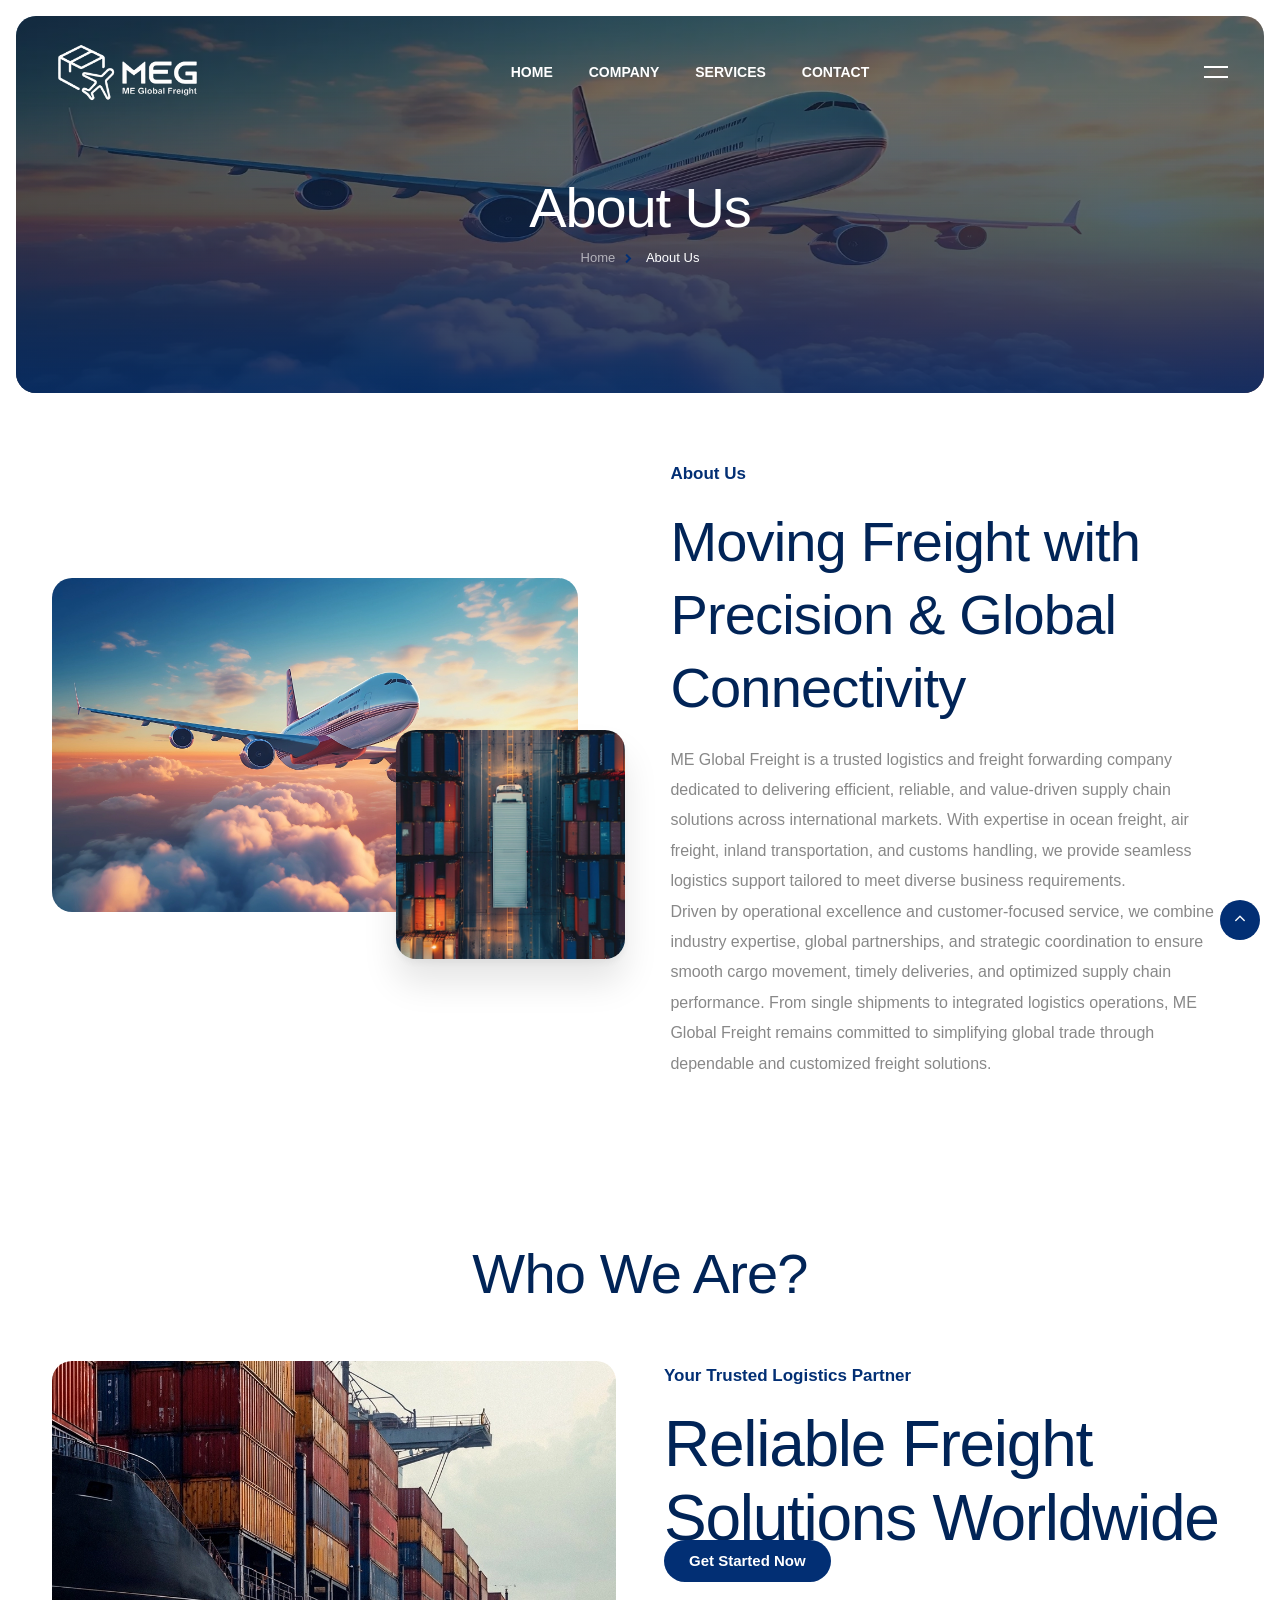
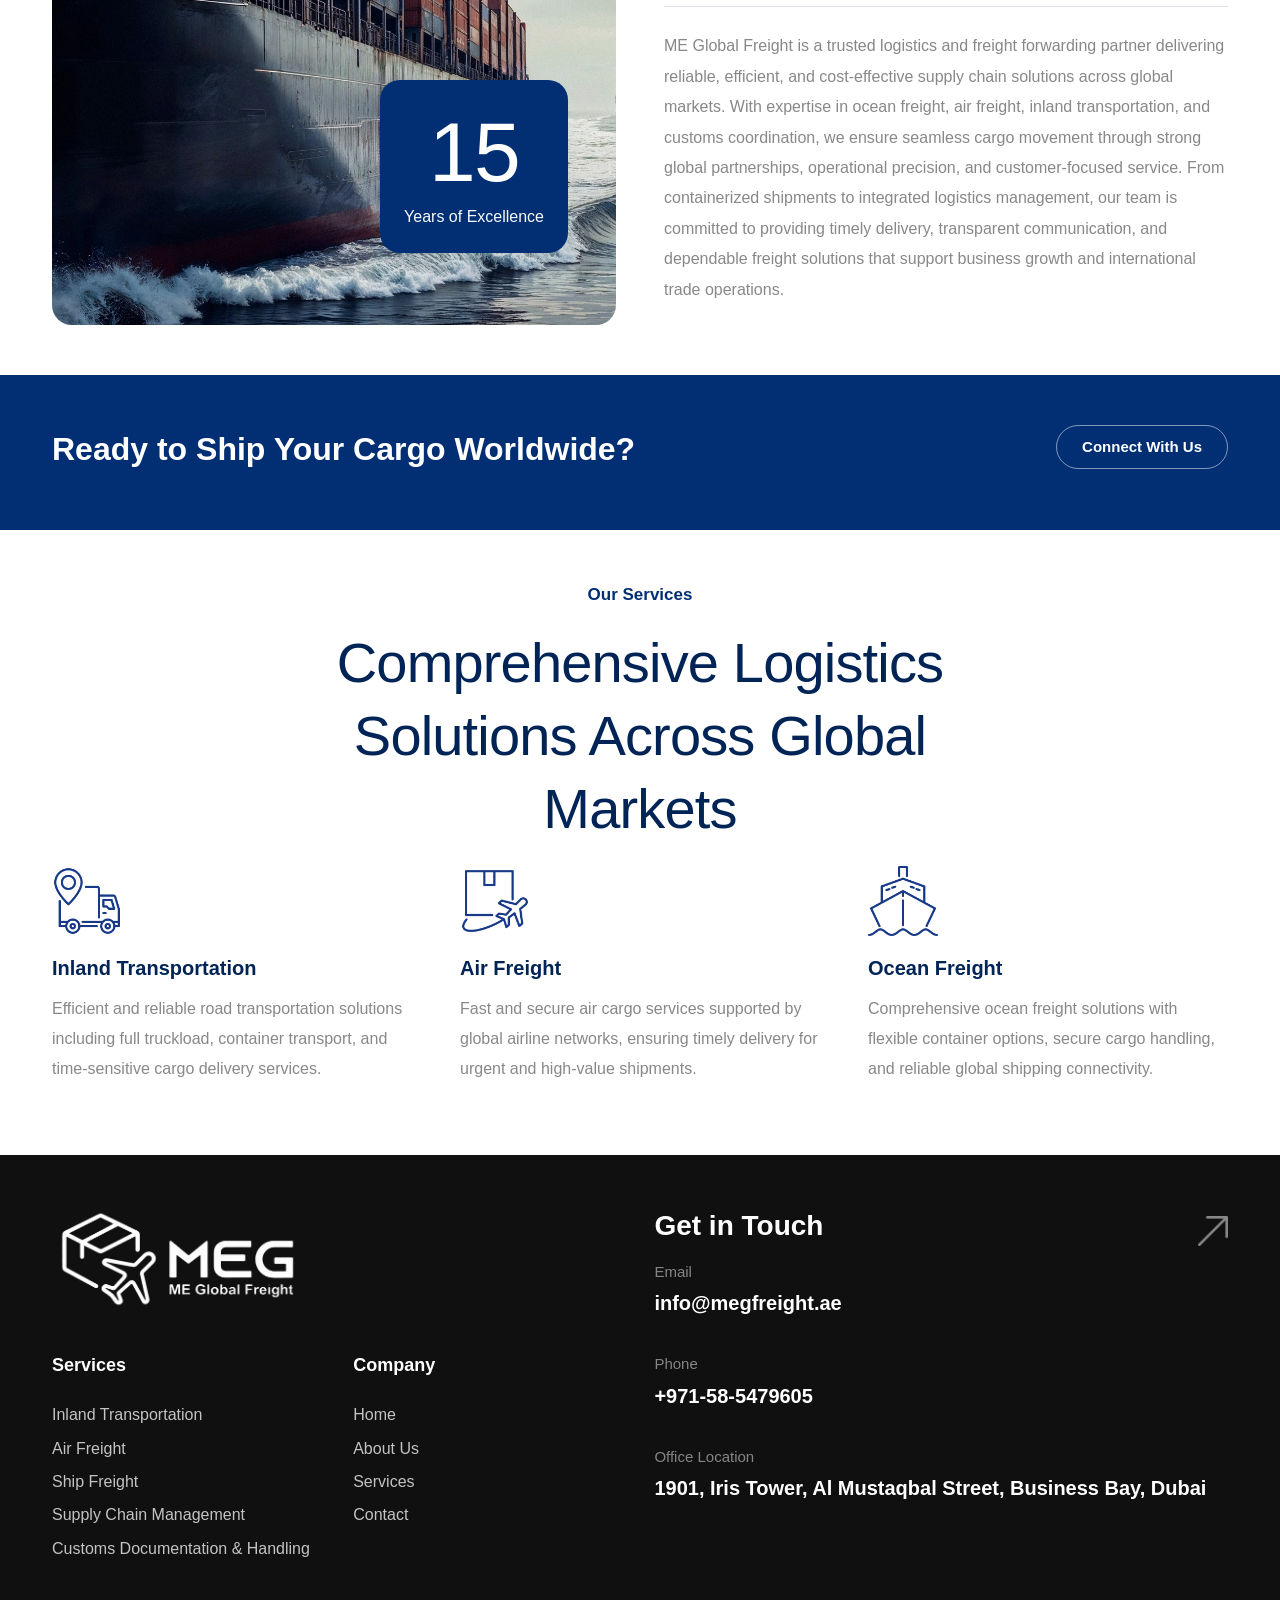
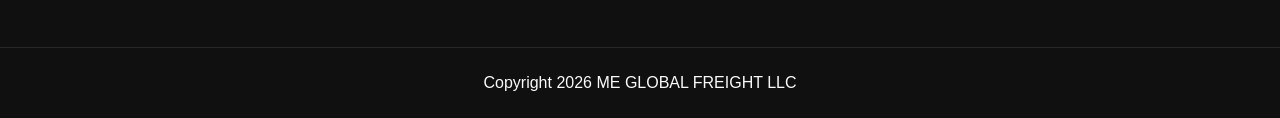
==== commit 03069a0b: "service addition" ====
--- a/about.html
+++ b/about.html
@@ -227,18 +227,20 @@
                             <div class="col-md-6">
                                 <div class="widget">
                                     <h5>Services</h5>
-                                    <ul>                                        
-                                        <li><a href="service-single.html">Trucking</a></li>
-                                        <li><a href="service-single.html">Air Freight</a></li>
-                                        <li><a href="service-single.html">Ship Freight</a></li>
+                                    <ul>
+                                        <li><a href="services.html">Inland Transportation</a></li>
+                                        <li><a href="air-freight.html">Air Freight</a></li>
+                                        <li><a href="ship-freight.html">Ship Freight</a></li>
+                                        <li><a href="supply-chain.html">Supply Chain Management</a></li>
+                                        <li><a href="customs-documentation.html">Customs Documentation & Handling</a></li>
                                     </ul>
                                 </div>
                             </div>
-
+        
                             <div class="col-md-6">
                                 <div class="widget">
                                     <h5>Company</h5>
-                                    <ul>                                        
+                                    <ul>
                                         <li><a href="index.html">Home</a></li>
                                         <li><a href="about.html">About Us</a></li>
                                         <li><a href="services.html">Services</a></li>
@@ -247,31 +249,31 @@
                                 </div>
                             </div>
                         </div>
-
-                    </div>
-
+        
+                    </div>
+        
                     <div class="col-md-6">
                         <div class="d-flex align-items-center justify-content-between">
                             <h3>Get in Touch</h3>
                             <img src="images/ui/up-right-arrow.webp" class="w-30px op-5" alt="">
                         </div>
-
+        
                         <div class="widget">
                             <div class="op-5 fs-15">Email</div>
                             <h4>info@megfreight.ae</h4>
-
-                            <div class="spacer-20"></div>      
-
+        
+                            <div class="spacer-20"></div>
+        
                             <div class="op-5 fs-15">Phone</div>
                             <h4>+971-58-5479605</h4>
-
+        
                             <div class="spacer-20"></div>
-
+        
                             <div class="op-5 fs-15">Office Location</div>
                             <h4>1901, Iris Tower, Al Mustaqbal Street, Business Bay, Dubai</h4>
-
+        
                             <div class="spacer-20"></div>
-                      
+        
                         </div>
                     </div>
                 </div>
@@ -295,29 +297,30 @@
             <span></span>
             <span></span>
         </div>
-
+    
         <div id="extra-content">
             <img src="images/logo-white.webp" class="w-200px" alt="">
-
+    
             <div class="spacer-30-line"></div>
-
+    
             <h5>Our Services</h5>
             <ul class="ul-check">
-                <li>Trucking</li>
-                <li>Air Fright</li>
+                <li>Inland Transportation</li>
+                <li>Air Freight</li>
                 <li>Ship Freight</li>
+                <li>Supply Chain Management</li>
+                <li>Customs Documentation & Handling</li>
             </ul>
-
+    
             <div class="spacer-30-line"></div>
-
+    
             <h5>Contact Us</h5>
             <div><i class="icofont-phone me-2 op-5"></i>+971-58-5479605</div>
-            <div><i class="icofont-location-pin me-2 op-5"></i>901, Iris Tower, Al Mustaqbal Street, Business Bay, Dubai</div>
+            <div><i class="icofont-location-pin me-2 op-5"></i>901, Iris Tower, Al Mustaqbal Street, Business Bay, Dubai
+            </div>
             <div><i class="icofont-envelope me-2 op-5"></i>info@megfreight.ae</div>
-
+    
             <div class="spacer-30-line"></div>
-
-            
         </div>
     </div>
     <!-- overlay content end -->
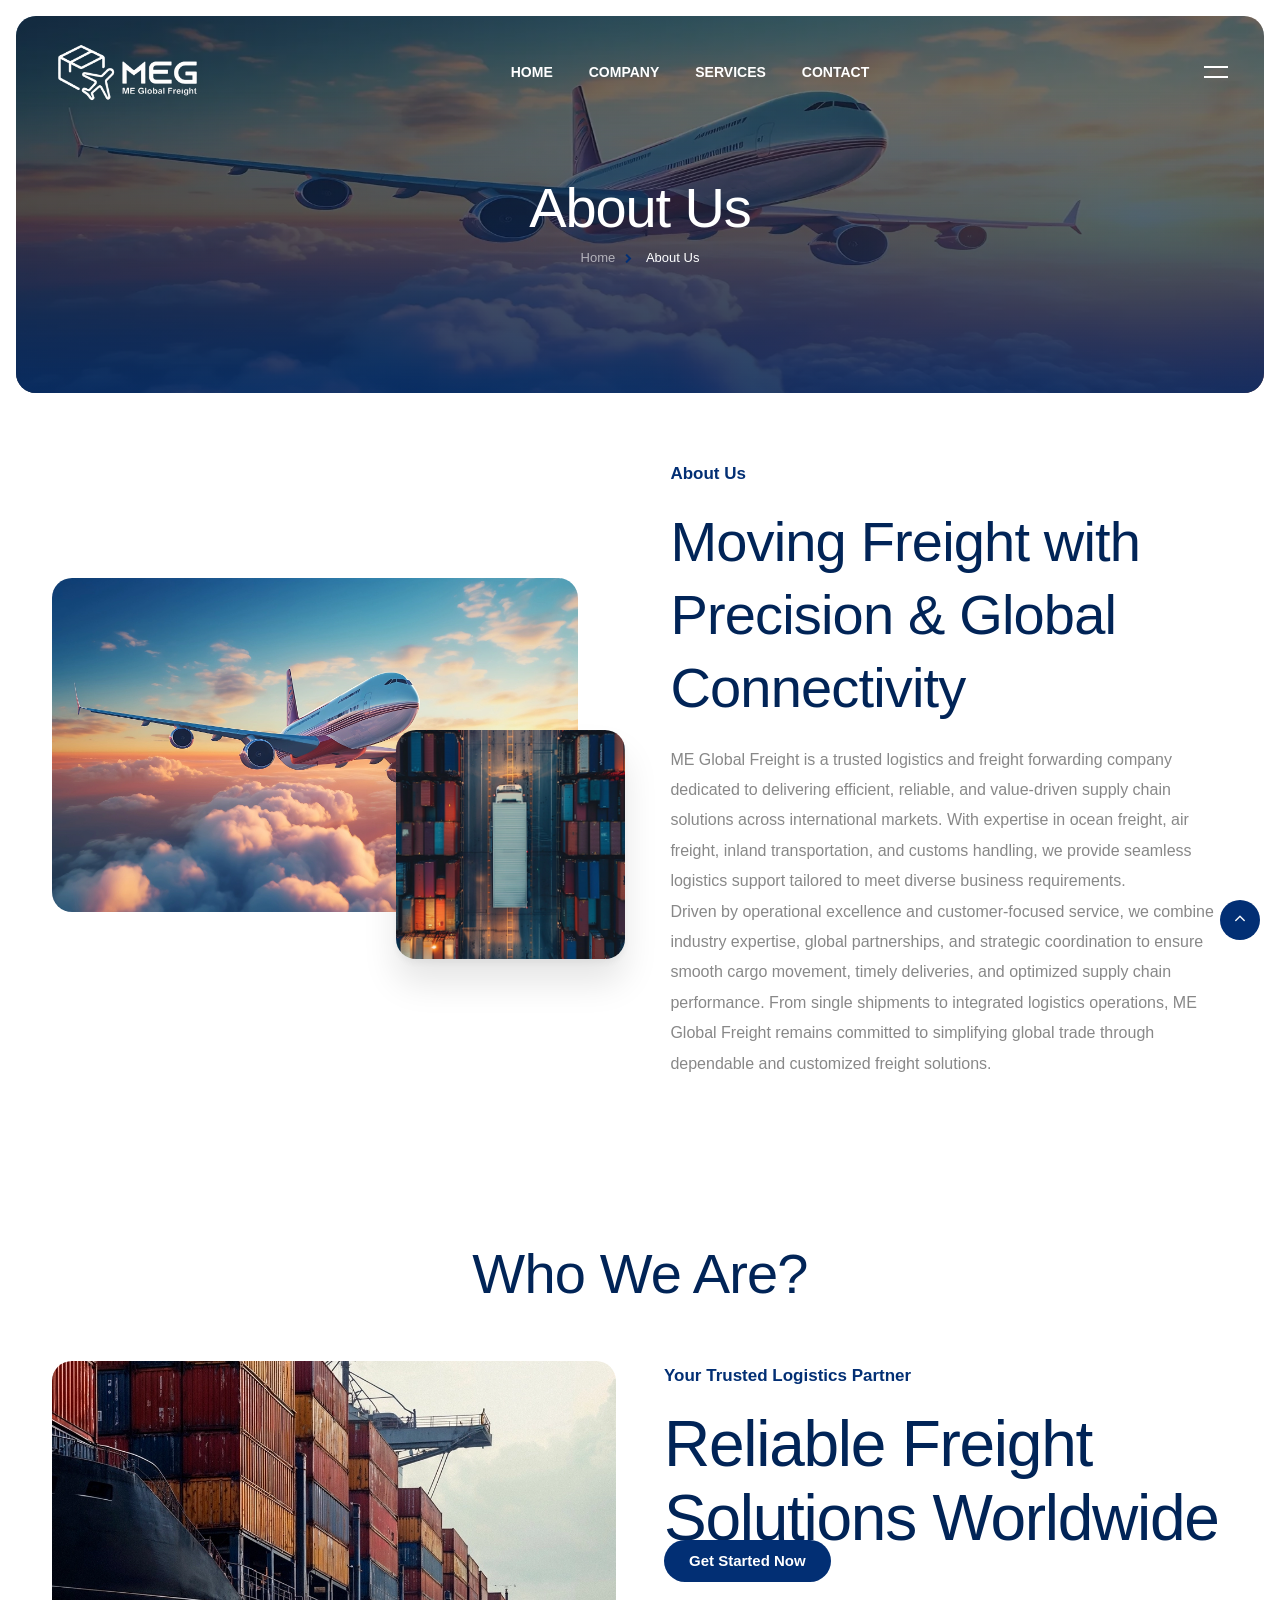
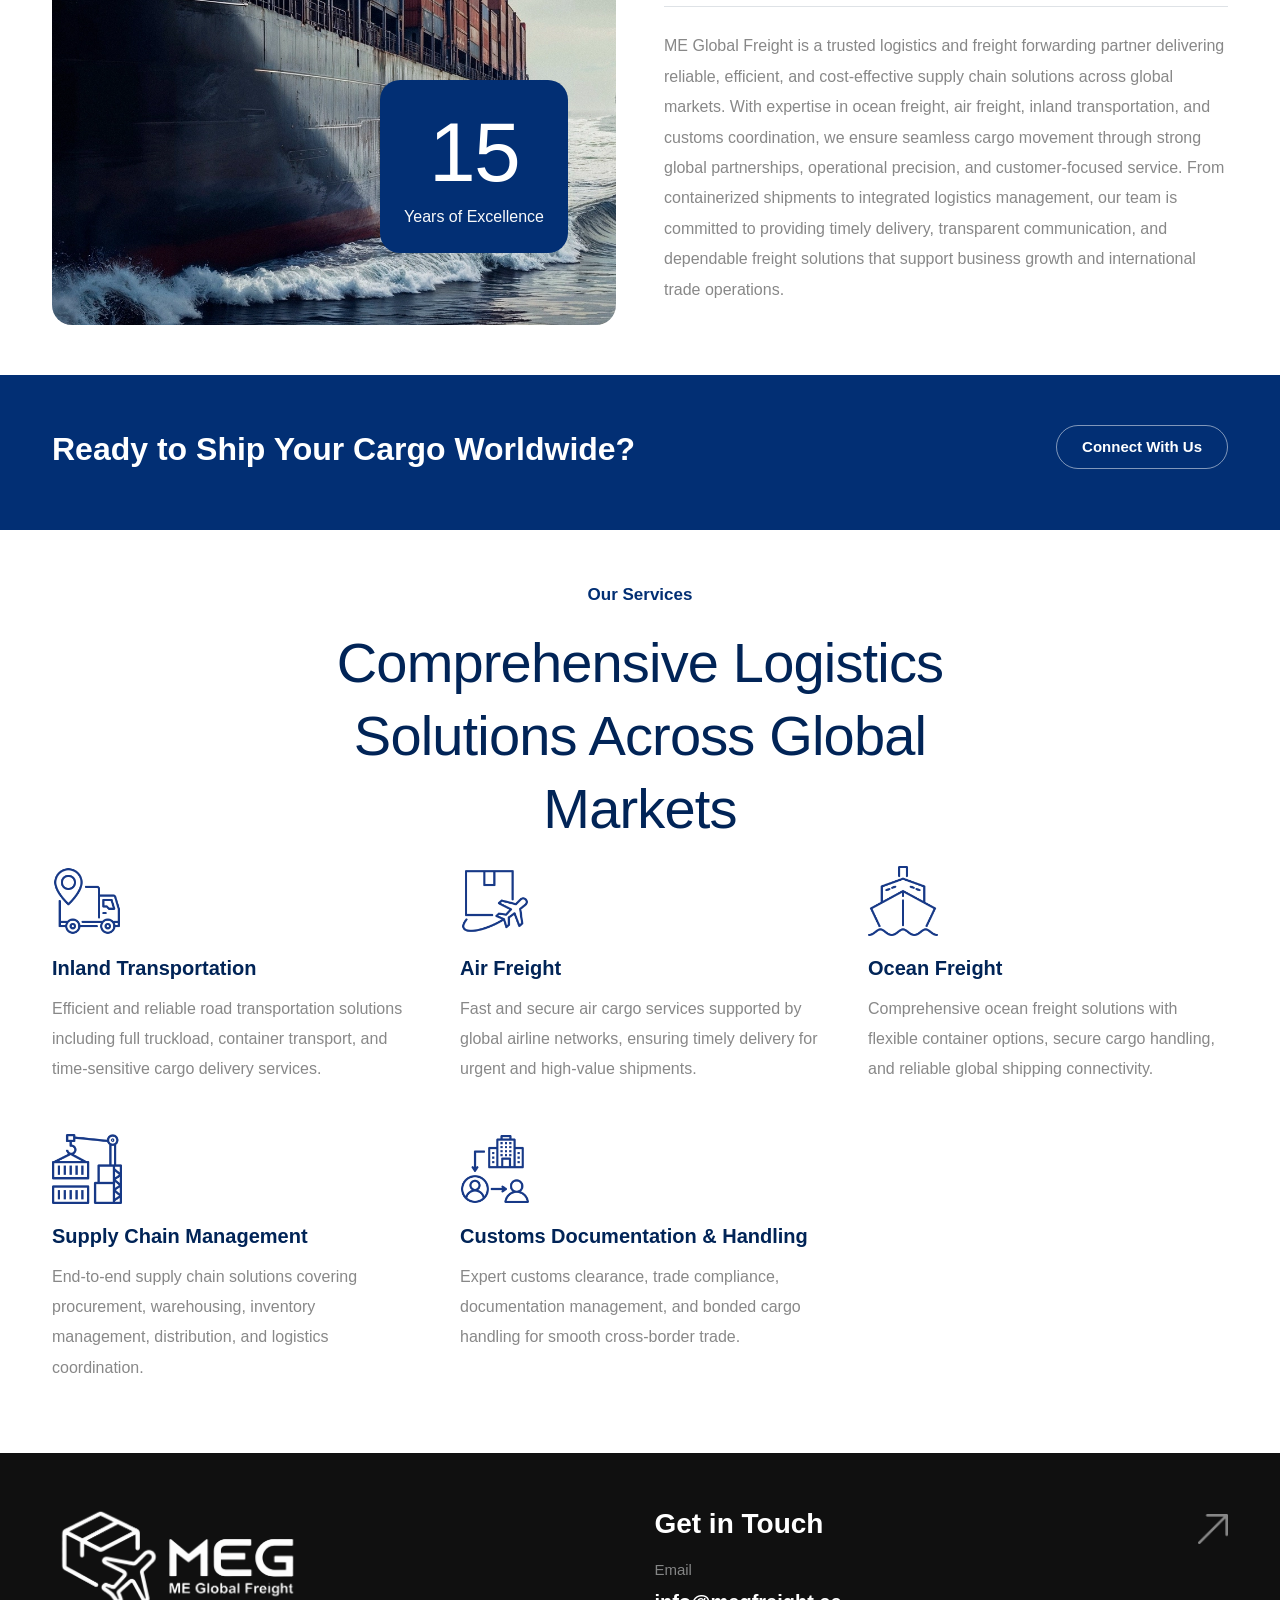
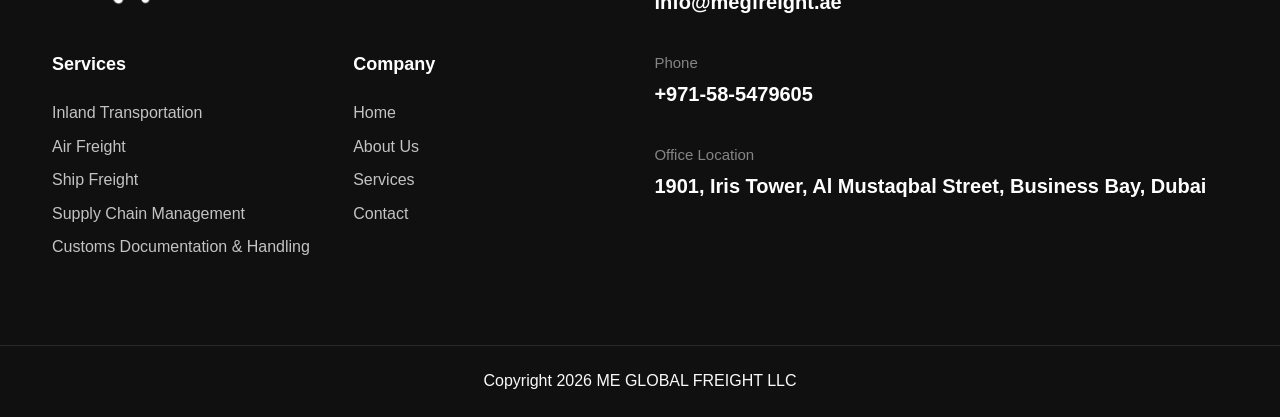
==== commit a49c2faf: "new service in home and about" ====
--- a/about.html
+++ b/about.html
@@ -205,6 +205,24 @@
                                 <img src="images/icons-color/3.png" class="w-70px mb-3 hover-jello infinite blue-icon" alt="">
                                 <h4>Ocean Freight</h4>
                                 <p>Comprehensive ocean freight solutions with flexible container options, secure cargo handling, and reliable global shipping connectivity.</p>
+                            </a>
+                        </div>
+
+                        <div class="col-lg-4 col-md-6 wow fadeInRight" data-wow-delay=".4s">
+                            <a href="ship-freight.html" class="d-block hover relative">
+                                <img src="images/icons-color/8.png" class="w-70px mb-3 hover-jello infinite blue-icon" alt="">
+                                <h4>Supply Chain Management</h4>
+                                <p>End-to-end supply chain solutions covering procurement, warehousing, inventory management, distribution, and logistics
+                                coordination.</p>
+                            </a>
+                        </div>
+
+                        <div class="col-lg-4 col-md-6 wow fadeInRight" data-wow-delay=".4s">
+                            <a href="ship-freight.html" class="d-block hover relative">
+                                <img src="images/icons-color/6.png" class="w-70px mb-3 hover-jello infinite blue-icon" alt="">
+                                <h4>Customs Documentation & Handling</h4>
+                                <p>Expert customs clearance, trade compliance, documentation management, and bonded cargo handling for smooth cross-border
+                                trade.</p>
                             </a>
                         </div>
 
